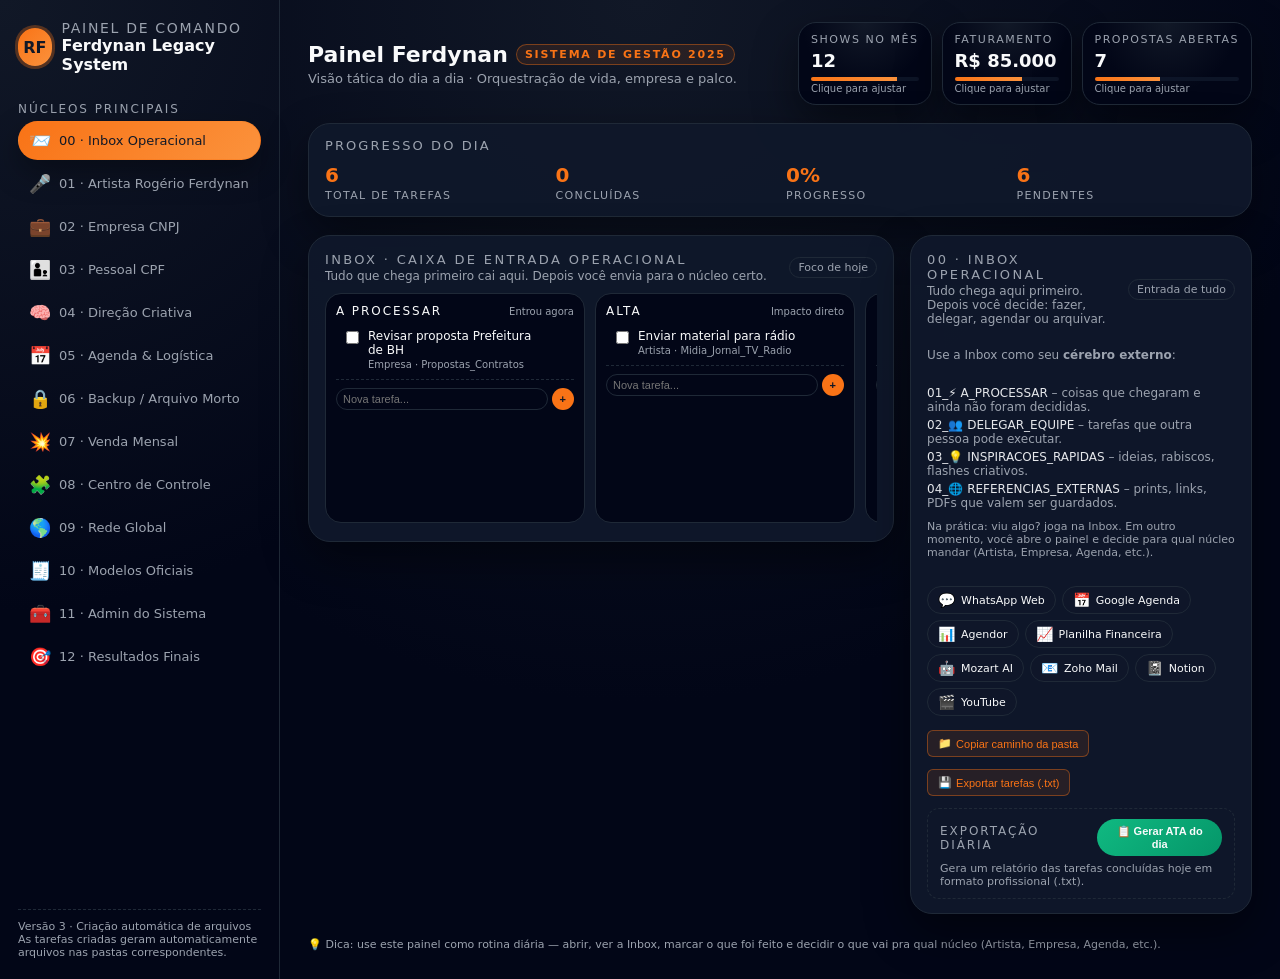
==== index.html @ 43105309 "Update index.html" ====
<!DOCTYPE html>
<html lang="pt-BR">
<head>
  <meta charset="UTF-8" />
  <title>Painel Ferdynan - Sistema de Gestão</title>
  <meta name="viewport" content="width=device-width, initial-scale=1.0" />
  <style>
    :root {
      --bg: #050816;
      --bg-elevated: #0b1020;
      --accent: #f97316;
      --accent-soft: rgba(249, 115, 22, 0.1);
      --text: #f9fafb;
      --muted: #9ca3af;
      --border: #1f2937;
      --radius-lg: 18px;
      --radius-xl: 22px;
      --shadow-soft: 0 18px 45px rgba(0, 0, 0, 0.45);
    }

    * {
      box-sizing: border-box;
    }

    body {
      margin: 0;
      font-family: system-ui, -apple-system, BlinkMacSystemFont, "Segoe UI",
        sans-serif;
      background: radial-gradient(circle at top, #111827, #020617 60%);
      color: var(--text);
    }

    .app {
      display: flex;
      min-height: 100vh;
    }

    /* SIDEBAR */
    .sidebar {
      width: 280px;
      padding: 20px 18px;
      border-right: 1px solid var(--border);
      background: radial-gradient(circle at top left, #111827, #020617 60%);
      display: flex;
      flex-direction: column;
      gap: 18px;
    }

    .brand {
      display: flex;
      align-items: center;
      gap: 10px;
    }

    .brand-avatar {
      width: 38px;
      height: 38px;
      border-radius: 999px;
      background: linear-gradient(135deg, #f97316, #fb923c);
      display: flex;
      align-items: center;
      justify-content: center;
      font-weight: 700;
      font-size: 16px;
      color: #111827;
      box-shadow: 0 0 0 3px rgba(249, 115, 22, 0.3);
    }

    .brand-text-title {
      font-size: 14px;
      text-transform: uppercase;
      letter-spacing: 0.12em;
      color: var(--muted);
    }

    .brand-text-name {
      font-size: 16px;
      font-weight: 600;
    }

    .sidebar-section-title {
      font-size: 12px;
      text-transform: uppercase;
      letter-spacing: 0.16em;
      color: var(--muted);
      margin-top: 10px;
      margin-bottom: 5px;
    }

    .nav-list {
      list-style: none;
      padding: 0;
      margin: 0;
      display: flex;
      flex-direction: column;
      gap: 4px;
    }

    .nav-item {
      border-radius: 999px;
      padding: 8px 10px;
      display: flex;
      align-items: center;
      gap: 8px;
      font-size: 13px;
      color: var(--muted);
      cursor: pointer;
      border: 1px solid transparent;
      transition: all 0.2s ease;
    }

    .nav-item span.emoji {
      font-size: 18px;
    }

    .nav-item.active {
      background: linear-gradient(135deg, #f97316, #fb923c);
      color: #111827;
      border-color: rgba(249, 115, 22, 0.3);
      box-shadow: 0 12px 30px rgba(0, 0, 0, 0.35);
    }

    .nav-item:not(.active):hover {
      background: rgba(15, 23, 42, 0.8);
      border-color: var(--border);
      color: #e5e7eb;
    }

    .sidebar-footer {
      margin-top: auto;
      font-size: 11px;
      color: var(--muted);
      border-top: 1px dashed var(--border);
      padding-top: 10px;
    }

    /* MAIN */
    .main {
      flex: 1;
      padding: 22px 28px 28px;
      display: flex;
      flex-direction: column;
      gap: 18px;
    }

    .main-header {
      display: flex;
      justify-content: space-between;
      gap: 12px;
      align-items: center;
      flex-wrap: wrap;
    }

    .title-block h1 {
      font-size: 22px;
      margin: 0;
      display: flex;
      align-items: center;
      gap: 8px;
    }

    .title-block p {
      margin: 4px 0 0;
      font-size: 13px;
      color: var(--muted);
    }

    .badge {
      font-size: 11px;
      text-transform: uppercase;
      letter-spacing: 0.16em;
      padding: 3px 8px;
      border-radius: 999px;
      background: var(--accent-soft);
      color: var(--accent);
      border: 1px solid rgba(249, 115, 22, 0.4);
    }

    .stats-row {
      display: flex;
      gap: 10px;
      flex-wrap: wrap;
    }

    .stat-card {
      min-width: 130px;
      padding: 10px 12px;
      border-radius: var(--radius-lg);
      background: radial-gradient(circle at top, #111827, #020617 60%);
      border: 1px solid var(--border);
      box-shadow: var(--shadow-soft);
      cursor: pointer;
      transition: all 0.2s ease;
    }

    .stat-card:hover {
      border-color: var(--accent);
      transform: translateY(-2px);
    }

    .stat-label {
      font-size: 11px;
      text-transform: uppercase;
      letter-spacing: 0.14em;
      color: var(--muted);
      margin-bottom: 4px;
    }

    .stat-value {
      font-size: 18px;
      font-weight: 600;
    }

    .stat-hint {
      font-size: 10px;
      color: var(--muted);
      margin-top: 2px;
    }

    /* Barra de progresso das stats */
    .stat-progress {
      height: 4px;
      background: rgba(15, 23, 42, 0.9);
      border-radius: 999px;
      overflow: hidden;
      margin-top: 6px;
    }

    .stat-progress-bar {
      height: 100%;
      background: linear-gradient(90deg, #f97316, #fb923c);
      width: 60%;
      transition: width 0.4s ease;
    }

    /* DASHBOARD DE PROGRESSO DO DIA */
    .progress-dashboard {
      background: rgba(15, 23, 42, 0.96);
      border-radius: var(--radius-xl);
      padding: 14px 16px;
      border: 1px solid var(--border);
      box-shadow: var(--shadow-soft);
    }

    .progress-header {
      display: flex;
      justify-content: space-between;
      align-items: center;
      margin-bottom: 10px;
    }

    .progress-title {
      font-size: 13px;
      text-transform: uppercase;
      letter-spacing: 0.16em;
      color: var(--muted);
    }

    .progress-stats {
      display: grid;
      grid-template-columns: repeat(auto-fit, minmax(120px, 1fr));
      gap: 12px;
    }

    .progress-item {
      text-align: left;
    }

    .progress-number {
      font-size: 20px;
      font-weight: 700;
      color: var(--accent);
      margin-bottom: 2px;
    }

    .progress-label {
      font-size: 11px;
      color: var(--muted);
      text-transform: uppercase;
      letter-spacing: 0.12em;
    }

    /* CONTENT (2 painéis lado a lado) */
    .content {
      display: grid;
      grid-template-columns: minmax(0, 2.4fr) minmax(0, 1.4fr);
      gap: 16px;
      align-items: flex-start;
    }

    .panel {
      background: rgba(15, 23, 42, 0.96);
      border-radius: var(--radius-xl);
      padding: 16px 16px 14px;
      border: 1px solid var(--border);
      box-shadow: var(--shadow-soft);
      position: relative;
    }

    .panel-header {
      display: flex;
      justify-content: space-between;
      align-items: center;
      gap: 8px;
      margin-bottom: 10px;
    }

    .panel-title {
      font-size: 13px;
      text-transform: uppercase;
      letter-spacing: 0.18em;
      color: var(--muted);
    }

    .panel-subtitle {
      font-size: 12px;
      color: var(--muted);
      margin-top: 2px;
    }

    .pill {
      font-size: 11px;
      padding: 3px 8px;
      border-radius: 999px;
      border: 1px solid var(--border);
      color: var(--muted);
      white-space: nowrap;
    }

    /* INBOX COLUMNS – HORIZONTAL / RESPONSIVO */
    .columns {
      display: flex;
      gap: 10px;
      align-items: stretch;
      overflow-x: auto;
      padding-bottom: 4px;
      scroll-snap-type: x mandatory;
    }

    .columns::-webkit-scrollbar {
      height: 6px;
    }

    .columns::-webkit-scrollbar-track {
      background: rgba(15, 23, 42, 0.7);
      border-radius: 999px;
    }

    .columns::-webkit-scrollbar-thumb {
      background: var(--accent);
      border-radius: 999px;
    }

    .column {
      background: radial-gradient(circle at top left, #020617, #020617 65%);
      border-radius: 16px;
      padding: 10px 10px 8px;
      border: 1px solid var(--border);
      min-width: 240px;
      flex: 0 0 260px;
      scroll-snap-align: start;
      display: flex;
      flex-direction: column;
    }

    .column-header {
      display: flex;
      justify-content: space-between;
      gap: 6px;
      align-items: baseline;
      margin-bottom: 6px;
    }

    .column-title {
      font-size: 12px;
      text-transform: uppercase;
      letter-spacing: 0.16em;
    }

    .column-tag {
      font-size: 10px;
      color: var(--muted);
    }

    .task-list {
      list-style: none;
      padding: 0;
      margin: 0;
      display: flex;
      flex-direction: column;
      gap: 4px;
      max-height: 210px;
      overflow-y: auto;
    }

    .task {
      display: flex;
      align-items: flex-start;
      gap: 6px;
      font-size: 12px;
      padding: 5px 6px;
      border-radius: 10px;
      cursor: pointer;
      transition: all 0.2s ease;
    }

    .task:hover {
      background: rgba(15, 23, 42, 0.5);
    }

    .task input[type="checkbox"] {
      margin-top: 2px;
      cursor: pointer;
    }

    .task-text {
      flex: 1;
    }

    .task.done {
      opacity: 0.6;
    }

    .task.done .task-text {
      text-decoration: line-through;
    }

    .task-tag {
      font-size: 10px;
      color: var(--muted);
      margin-top: 2px;
    }

    .task-actions {
      display: flex;
      gap: 4px;
      opacity: 0;
      transition: opacity 0.2s ease;
    }

    .task:hover .task-actions {
      opacity: 1;
    }

    .task-action-btn {
      background: none;
      border: none;
      color: var(--muted);
      cursor: pointer;
      padding: 2px;
      border-radius: 4px;
    }

    .task-action-btn:hover {
      background: rgba(15, 23, 42, 0.9);
      color: var(--accent);
    }

    .task-footer {
      margin-top: 4px;
      border-top: 1px dashed var(--border);
      padding-top: 4px;
    }

    .task-form {
      display: flex;
      gap: 4px;
      margin-top: 4px;
    }

    .task-input {
      flex: 1;
      font-size: 11px;
      padding: 4px 6px;
      border-radius: 999px;
      border: 1px solid var(--border);
      background: #020617;
      color: var(--text);
    }

    .task-input:focus {
      outline: 1px solid var(--accent);
      border-color: var(--accent);
    }

    .task-add-btn {
      font-size: 11px;
      padding: 4px 8px;
      border-radius: 999px;
      border: none;
      background: var(--accent);
      color: #111827;
      cursor: pointer;
      font-weight: 600;
    }

    .task-add-btn:hover {
      filter: brightness(1.05);
    }

    /* SIDE PANEL */
    .module-body {
      font-size: 12px;
      color: var(--muted);
      display: flex;
      flex-direction: column;
      gap: 6px;
    }

    .module-list {
      list-style: none;
      padding-left: 0;
      margin: 6px 0 0;
      display: flex;
      flex-direction: column;
      gap: 4px;
    }

    .module-item-label {
      font-weight: 500;
      color: #e5e7eb;
    }

    .module-hint {
      font-size: 11px;
      color: var(--muted);
      margin-top: 4px;
    }

    .muted {
      color: var(--muted);
      font-size: 11px;
    }

    .hint-click {
      font-size: 11px;
      color: var(--muted);
      margin-top: 6px;
    }

    .module-actions {
      display: flex;
      gap: 8px;
      margin-top: 10px;
      flex-wrap: wrap;
    }

    .folder-action {
      display: inline-flex;
      align-items: center;
      gap: 4px;
      padding: 6px 10px;
      border-radius: 6px;
      background: var(--accent-soft);
      color: var(--accent);
      border: 1px solid rgba(249, 115, 22, 0.4);
      font-size: 11px;
      cursor: pointer;
      transition: all 0.2s ease;
      margin-top: 4px;
    }

    .folder-action:hover {
      background: var(--accent);
      color: #111827;
    }

    /* LINKS DOS MÓDULOS */
    .module-links {
      margin-top: 10px;
      display: flex;
      flex-wrap: wrap;
      gap: 6px;
    }

    .link-chip {
      border-radius: 999px;
      padding: 5px 10px;
      border: 1px solid var(--border);
      font-size: 11px;
      background: rgba(15, 23, 42, 0.95);
      color: var(--text);
      text-decoration: none;
      display: inline-flex;
      align-items: center;
      gap: 6px;
      white-space: nowrap;
    }

    .link-chip span.emoji {
      font-size: 14px;
    }

    .link-chip:hover {
      border-color: var(--accent);
      background: var(--accent-soft);
      color: var(--accent);
    }

    /* EXPORT SECTION (ATA DIÁRIA) */
    .export-section {
      margin-top: 12px;
      padding: 10px 12px;
      background: rgba(15, 23, 42, 0.96);
      border-radius: 12px;
      border: 1px dashed var(--border);
    }

    .export-header {
      display: flex;
      justify-content: space-between;
      align-items: center;
      margin-bottom: 6px;
    }

    .export-title {
      font-size: 12px;
      text-transform: uppercase;
      letter-spacing: 0.16em;
      color: var(--muted);
    }

    .export-btn {
      background: linear-gradient(135deg, #10b981, #059669);
      color: #f9fafb;
      border: none;
      padding: 6px 10px;
      border-radius: 999px;
      font-size: 11px;
      font-weight: 600;
      cursor: pointer;
    }

    .export-btn:hover {
      filter: brightness(1.05);
    }

    /* NOTIFICAÇÃO */
    .notification {
      position: fixed;
      bottom: 20px;
      right: 20px;
      background: var(--accent);
      color: #111827;
      padding: 10px 15px;
      border-radius: 8px;
      font-size: 12px;
      font-weight: 600;
      box-shadow: 0 4px 12px rgba(0, 0, 0, 0.3);
      z-index: 1000;
      animation: slideIn 0.3s ease;
    }

    @keyframes slideIn {
      from {
        transform: translateX(100%);
        opacity: 0;
      }
      to {
        transform: translateX(0);
        opacity: 1;
      }
    }

    /* RESPONSIVO */
    @media (max-width: 900px) {
      .app {
        flex-direction: column;
      }
      .sidebar {
        width: 100%;
        border-right: none;
        border-bottom: 1px solid var(--border);
      }
      .content {
        grid-template-columns: 1fr;
      }
      .main {
        padding: 16px;
      }
    }

    @media (max-width: 600px) {
      .stats-row {
        width: 100%;
      }
      .panel {
        padding: 14px 12px;
      }
    }
  </style>
</head>
<body>
  <div class="app">
    <!-- LATERAL -->
    <aside class="sidebar">
      <div class="brand">
        <div class="brand-avatar">RF</div>
        <div>
          <div class="brand-text-title">Painel de comando</div>
          <div class="brand-text-name">Ferdynan Legacy System</div>
        </div>
      </div>

      <div>
        <div class="sidebar-section-title">Núcleos principais</div>
        <ul class="nav-list" id="nav-list">
          <li class="nav-item active" data-module="inbox">
            <span class="emoji">📨</span>
            <span>00 · Inbox Operacional</span>
          </li>
          <li class="nav-item" data-module="artista">
            <span class="emoji">🎤</span>
            <span>01 · Artista Rogério Ferdynan</span>
          </li>
          <li class="nav-item" data-module="empresa">
            <span class="emoji">💼</span>
            <span>02 · Empresa CNPJ</span>
          </li>
          <li class="nav-item" data-module="pessoal">
            <span class="emoji">👨‍👦</span>
            <span>03 · Pessoal CPF</span>
          </li>
          <li class="nav-item" data-module="direcao">
            <span class="emoji">🧠</span>
            <span>04 · Direção Criativa</span>
          </li>
          <li class="nav-item" data-module="agenda">
            <span class="emoji">📅</span>
            <span>05 · Agenda & Logística</span>
          </li>
          <li class="nav-item" data-module="backup">
            <span class="emoji">🔒</span>
            <span>06 · Backup / Arquivo Morto</span>
          </li>
          <li class="nav-item" data-module="venda">
            <span class="emoji">💥</span>
            <span>07 · Venda Mensal</span>
          </li>
          <li class="nav-item" data-module="centro">
            <span class="emoji">🧩</span>
            <span>08 · Centro de Controle</span>
          </li>
          <li class="nav-item" data-module="rede">
            <span class="emoji">🌎</span>
            <span>09 · Rede Global</span>
          </li>
          <li class="nav-item" data-module="modelos">
            <span class="emoji">🧾</span>
            <span>10 · Modelos Oficiais</span>
          </li>
          <li class="nav-item" data-module="admin">
            <span class="emoji">🧰</span>
            <span>11 · Admin do Sistema</span>
          </li>
          <li class="nav-item" data-module="resultados">
            <span class="emoji">🎯</span>
            <span>12 · Resultados Finais</span>
          </li>
        </ul>
      </div>

      <div class="sidebar-footer">
        <div>Versão 3 · Criação automática de arquivos</div>
        <div class="muted">
          As tarefas criadas geram automaticamente arquivos nas pastas correspondentes.
        </div>
      </div>
    </aside>

    <!-- CONTEÚDO PRINCIPAL -->
    <main class="main">
      <header class="main-header">
        <div class="title-block">
          <h1>
            Painel Ferdynan
            <span class="badge">Sistema de Gestão 2025</span>
          </h1>
          <p>Visão tática do dia a dia · Orquestração de vida, empresa e palco.</p>
        </div>

        <div class="stats-row">
          <div class="stat-card" data-stat="shows">
            <div class="stat-label">Shows no mês</div>
            <div class="stat-value" id="stat-shows">12</div>
            <div class="stat-progress">
              <div class="stat-progress-bar" id="bar-shows"></div>
            </div>
            <div class="stat-hint">Clique para ajustar</div>
          </div>
          <div class="stat-card" data-stat="faturamento">
            <div class="stat-label">Faturamento</div>
            <div class="stat-value" id="stat-faturamento">R$ 85.000</div>
            <div class="stat-progress">
              <div class="stat-progress-bar" id="bar-faturamento"></div>
            </div>
            <div class="stat-hint">Clique para ajustar</div>
          </div>
          <div class="stat-card" data-stat="propostas">
            <div class="stat-label">Propostas abertas</div>
            <div class="stat-value" id="stat-propostas">7</div>
            <div class="stat-progress">
              <div class="stat-progress-bar" id="bar-propostas"></div>
            </div>
            <div class="stat-hint">Clique para ajustar</div>
          </div>
        </div>
      </header>

      <!-- PROGRESSO DO DIA -->
      <section class="progress-dashboard">
        <div class="progress-header">
          <div class="progress-title">Progresso do dia</div>
        </div>
        <div class="progress-stats">
          <div class="progress-item">
            <div class="progress-number" id="progress-total">0</div>
            <div class="progress-label">Total de tarefas</div>
          </div>
          <div class="progress-item">
            <div class="progress-number" id="progress-done">0</div>
            <div class="progress-label">Concluídas</div>
          </div>
          <div class="progress-item">
            <div class="progress-number" id="progress-percentage">0%</div>
            <div class="progress-label">Progresso</div>
          </div>
          <div class="progress-item">
            <div class="progress-number" id="progress-pending">0</div>
            <div class="progress-label">Pendentes</div>
          </div>
        </div>
      </section>

      <section class="content">
        <!-- INBOX OPERACIONAL -->
        <section class="panel">
          <div class="panel-header">
            <div>
              <div class="panel-title">Inbox · Caixa de Entrada Operacional</div>
              <div class="panel-subtitle">
                Tudo que chega primeiro cai aqui. Depois você envia para o núcleo certo.
              </div>
            </div>
            <div class="pill">Foco de hoje</div>
          </div>

          <div class="columns" id="columns">
            <!-- colunas geradas via JS -->
          </div>
        </section>

        <!-- LADO DIREITO: NÚCLEO SELECIONADO -->
        <aside class="panel">
          <div class="panel-header">
            <div>
              <div class="panel-title" id="module-title">
                00 · Inbox Operacional
              </div>
              <div class="panel-subtitle" id="module-subtitle">
                Processar, decidir, delegar. Nada dorme na sua cabeça: tudo vem pra cá.
              </div>
            </div>
            <div class="pill" id="module-tag">Visão rápida do núcleo</div>
          </div>

          <div class="module-body" id="module-body">
            <!-- Conteúdo do núcleo selecionado via JS -->
          </div>
          
          <div class="module-actions">
            <button class="folder-action" id="copy-folder-btn">
              <span>📁</span> Copiar caminho da pasta
            </button>
            <button class="folder-action" id="export-tasks-btn">
              <span>💾</span> Exportar tarefas (.txt)
            </button>
          </div>

          <div class="export-section">
            <div class="export-header">
              <div class="export-title">Exportação diária</div>
              <button class="export-btn" id="export-daily-btn">📋 Gerar ATA do dia</button>
            </div>
            <div class="module-hint">
              Gera um relatório das tarefas concluídas hoje em formato profissional (.txt).
            </div>
          </div>
        </aside>
      </section>
      <div class="hint-click">
        💡 Dica: use este painel como rotina diária — abrir, ver a Inbox, marcar o que foi feito
        e decidir o que vai pra qual núcleo (Artista, Empresa, Agenda, etc.).
      </div>
    </main>
  </div>

  <script>
    // -------------------------
    // ESTADO INICIAL
    // -------------------------
    const STORAGE_KEY = "painelFerdynan_v3";

    const defaultState = {
      stats: {
        shows: 12,
        faturamento: "R$ 85.000",
        propostas: 7,
      },
      inbox: {
        aProcessar: [
          {
            id: "t1",
            text: "Revisar proposta Prefeitura de BH",
            done: false,
            tag: "Empresa · Propostas_Contratos",
            createdAt: new Date().toISOString()
          },
        ],
        alta: [
          {
            id: "t2",
            text: "Enviar material para rádio",
            done: false,
            tag: "Artista · Midia_Jornal_TV_Radio",
            createdAt: new Date().toISOString()
          },
        ],
        media: [
          {
            id: "t3",
            text: "Agendar ensaio fotográfico",
            done: false,
            tag: "Artista · Fotos_Profissionais",
            createdAt: new Date().toISOString()
          },
        ],
        delegar: [
          {
            id: "t4",
            text: "Editar vídeo do show em SP",
            done: false,
            tag: "Direção Criativa · Vídeos_de_Show",
            createdAt: new Date().toISOString()
          },
          {
            id: "t5",
            text: "Atualizar planilha financeira",
            done: false,
            tag: "Empresa · Tabelas_Precos_Planilhas",
            createdAt: new Date().toISOString()
          },
          {
            id: "t6",
            text: "Enviar NF para contabilidade",
            done: false,
            tag: "Empresa · Notas_Fiscais_Pagamentos",
            createdAt: new Date().toISOString()
          },
        ],
      },
    };

    let state = loadState();
    let currentModule = "inbox";

    // -------------------------
    // MAPA DE PASTAS
    // -------------------------
    const folderMap = {
      inbox: "D:\\\\FERDYNAN_LEGACY_SYSTEM_2025\\\\00_📨 INBOX – CAIXA DE ENTRADA OPERACIONAL",
      artista: "D:\\\\FERDYNAN_LEGACY_SYSTEM_2025\\\\01_🎤 ARTISTA_ROGERIO_FERDYNAN",
      empresa: "D:\\\\FERDYNAN_LEGACY_SYSTEM_2025\\\\02_💼 EMPRESA_CNPJ_FERDYNAN_PRODUCOES",
      pessoal: "D:\\\\FERDYNAN_LEGACY_SYSTEM_2025\\\\03_👨‍👦 PESSOAL_CPF_ROGERIO_GERALDO_LOPES",
      direcao: "D:\\\\FERDYNAN_LEGACY_SYSTEM_2025\\\\04_🧠 DIRECAO_CRIATIVA_CONTEUDO",
      agenda: "D:\\\\FERDYNAN_LEGACY_SYSTEM_2025\\\\05_📅 AGENDA_LOGISTICA",
      backup: "D:\\\\FERDYNAN_LEGACY_SYSTEM_2025\\\\06_🔒 BACKUP_ARQUIVO_MORTO",
      venda: "D:\\\\FERDYNAN_LEGACY_SYSTEM_2025\\\\07_💥 VENDA_MENSAL_MISSAO",
      centro: "D:\\\\FERDYNAN_LEGACY_SYSTEM_2025\\\\08_🧩 CENTRO_CONTROLE_CONEXOES",
      rede: "D:\\\\FERDYNAN_LEGACY_SYSTEM_2025\\\\09_🌎 REDE_GLOBAL",
      modelos: "D:\\\\FERDYNAN_LEGACY_SYSTEM_2025\\\\10_🧾 MODELOS_OFICIAIS",
      admin: "D:\\\\FERDYNAN_LEGACY_SYSTEM_2025\\\\11_🧰 ADMIN_SISTEMA",
      resultados: "D:\\\\FERDYNAN_LEGACY_SYSTEM_2025\\\\12_🎯 RESULTADOS_FINAIS"
    };

    // -------------------------
    // CARREGA / SALVA
    // -------------------------
    function loadState() {
      try {
        const raw = localStorage.getItem(STORAGE_KEY);
        if (!raw) return structuredClone(defaultState);
        const parsed = JSON.parse(raw);
        return { ...structuredClone(defaultState), ...parsed };
      } catch (e) {
        console.error("Erro carregando estado, usando padrão", e);
        return structuredClone(defaultState);
      }
    }

    function saveState() {
      try {
        localStorage.setItem(STORAGE_KEY, JSON.stringify(state));
        updateProgressDashboard();
      } catch (e) {
        console.error("Erro salvando estado", e);
      }
    }

    // -------------------------
    // DASHBOARD DE PROGRESSO
    // -------------------------
    function updateProgressDashboard() {
      let totalTasks = 0;
      let doneTasks = 0;

      Object.values(state.inbox).forEach(col => {
        col.forEach(task => {
          totalTasks++;
          if (task.done) doneTasks++;
        });
      });

      const percentage = totalTasks > 0 ? Math.round((doneTasks / totalTasks) * 100) : 0;
      const pending = totalTasks - doneTasks;

      document.getElementById("progress-total").textContent = totalTasks;
      document.getElementById("progress-done").textContent = doneTasks;
      document.getElementById("progress-percentage").textContent = percentage + "%";
      document.getElementById("progress-pending").textContent = pending;
    }

    function getPendingTasksCount() {
      let pending = 0;
      Object.values(state.inbox).forEach(col => {
        col.forEach(task => {
          if (!task.done) pending++;
        });
      });
      return pending;
    }

    // -------------------------
    // RENDER STATS
    // -------------------------
    function renderStats() {
      document.getElementById("stat-shows").textContent = state.stats.shows;
      document.getElementById("stat-faturamento").textContent = state.stats.faturamento;
      document.getElementById("stat-propostas").textContent = state.stats.propostas;

      // barras de progresso simples (mock)
      document.getElementById("bar-shows").style.width = "80%";
      document.getElementById("bar-faturamento").style.width = "65%";
      document.getElementById("bar-propostas").style.width = "45%";
    }

    function setupStatsEditing() {
      document.querySelectorAll(".stat-card").forEach((card) => {
        card.addEventListener("click", () => {
          const type = card.dataset.stat;
          let current = state.stats[type];
          const label = {
            shows: "Quantos shows no mês?",
            faturamento: "Qual o faturamento (ex.: R$ 85.000)?",
            propostas: "Quantas propostas abertas?",
          }[type];

          const value = window.prompt(label, current);
          if (value === null || value === "") return;

          if (type === "shows" || type === "propostas") {
            const num = parseInt(value, 10);
            if (!isNaN(num)) {
              state.stats[type] = num;
            } else {
              state.stats[type] = value;
            }
          } else {
            state.stats[type] = value;
          }
          saveState();
          renderStats();
        });
      });
    }

    // -------------------------
    // INBOX / CHECKLIST
    // -------------------------
    const columnsConfig = [
      {
        key: "aProcessar",
        title: "A PROCESSAR",
        tag: "Entrou agora",
      },
      {
        key: "alta",
        title: "ALTA",
        tag: "Impacto direto",
      },
      {
        key: "media",
        title: "MÉDIA",
        tag: "Importante, não urgente",
      },
      {
        key: "delegar",
        title: "DELEGAR",
        tag: "Equipe / parceiros",
      },
    ];

    function renderInbox() {
      const container = document.getElementById("columns");
      container.innerHTML = "";

      columnsConfig.forEach((col) => {
        const columnEl = document.createElement("div");
        columnEl.className = "column";

        const headerEl = document.createElement("div");
        headerEl.className = "column-header";

        const titleEl = document.createElement("div");
        titleEl.className = "column-title";
        titleEl.textContent = col.title;

        const tagEl = document.createElement("div");
        tagEl.className = "column-tag";
        tagEl.textContent = col.tag;

        headerEl.appendChild(titleEl);
        headerEl.appendChild(tagEl);
        columnEl.appendChild(headerEl);

        const listEl = document.createElement("ul");
        listEl.className = "task-list";

        const tasks = state.inbox[col.key] || [];

        tasks.forEach((task) => {
          const li = document.createElement("li");
          li.className = "task" + (task.done ? " done" : "");
          li.dataset.taskId = task.id;

          const checkbox = document.createElement("input");
          checkbox.type = "checkbox";
          checkbox.checked = task.done;

          checkbox.addEventListener("click", (e) => {
            e.stopPropagation();
            task.done = checkbox.checked;
            if (task.done) {
              li.classList.add("done");
              task.completedAt = new Date().toISOString();
            } else {
              li.classList.remove("done");
              delete task.completedAt;
            }
            saveState();
          });

          const textWrapper = document.createElement("div");
          textWrapper.className = "task-text";

          const mainText = document.createElement("div");
          mainText.textContent = task.text;
          textWrapper.appendChild(mainText);

          if (task.tag) {
            const tag = document.createElement("div");
            tag.className = "task-tag";
            tag.textContent = task.tag;
            textWrapper.appendChild(tag);
          }

          const actionsWrapper = document.createElement("div");
          actionsWrapper.className = "task-actions";

          const deleteBtn = document.createElement("button");
          deleteBtn.className = "task-action-btn";
          deleteBtn.innerHTML = "🗑️";
          deleteBtn.title = "Remover tarefa";

          deleteBtn.addEventListener("click", (e) => {
            e.stopPropagation();
            if (confirm("Remover esta tarefa permanentemente?")) {
              const idx = state.inbox[col.key].findIndex(t => t.id === task.id);
              if (idx > -1) {
                state.inbox[col.key].splice(idx, 1);
                saveState();
                renderInbox();
              }
            }
          });

          actionsWrapper.appendChild(deleteBtn);

          li.appendChild(checkbox);
          li.appendChild(textWrapper);
          li.appendChild(actionsWrapper);
          listEl.appendChild(li);
        });

        columnEl.appendChild(listEl);

        // Formulário para adicionar novas tarefas
        const footer = document.createElement("div");
        footer.className = "task-footer";

        const form = document.createElement("form");
        form.className = "task-form";

        const input = document.createElement("input");
        input.type = "text";
        input.placeholder = "Nova tarefa...";
        input.className = "task-input";

        const btn = document.createElement("button");
        btn.type = "submit";
        btn.textContent = "+";
        btn.className = "task-add-btn";

        form.addEventListener("submit", (e) => {
          e.preventDefault();
          const value = input.value.trim();
          if (!value) return;

          const tagOptions = [
            "Empresa · Propostas_Contratos",
            "Artista · Midia_Jornal_TV_Radio",
            "Artista · Fotos_Profissionais",
            "Direção Criativa · Vídeos_de_Show",
            "Empresa · Tabelas_Precos_Planilhas",
            "Empresa · Notas_Fiscais_Pagamentos"
          ];
          
          const tag = prompt("Selecione a categoria da tarefa:\n\n" + 
            tagOptions.map((opt, i) => `${i+1}. ${opt}`).join('\n'), "1");
          
          let selectedTag = "";
          if (tag !== null) {
            const tagIndex = parseInt(tag) - 1;
            if (tagIndex >= 0 && tagIndex < tagOptions.length) {
              selectedTag = tagOptions[tagIndex];
            } else if (tag.trim() !== "") {
              selectedTag = tag;
            }
          }
          
          const newTask = {
            id: "t_" + Date.now(),
            text: value,
            done: false,
            tag: selectedTag,
            createdAt: new Date().toISOString()
          };
          state.inbox[col.key].push(newTask);
          saveState();
          input.value = "";
          renderInbox();

          createTaskFile(newTask, col.title);
        });

        form.appendChild(input);
        form.appendChild(btn);
        footer.appendChild(form);
        columnEl.appendChild(footer);

        container.appendChild(columnEl);
      });
    }

    // -------------------------
    // MÓDULOS / NÚCLEOS (COM LINKS)
    // -------------------------
    const modules = {
      inbox: {
        title: "00 · Inbox Operacional",
        subtitle: "Tudo chega aqui primeiro. Depois você decide: fazer, delegar, agendar ou arquivar.",
        tag: "Entrada de tudo",
        body: `
          <p>Use a Inbox como seu <strong>cérebro externo</strong>:</p>
          <ul class="module-list">
            <li><span class="module-item-label">01_⚡ A_PROCESSAR</span> – coisas que chegaram e ainda não foram decididas.</li>
            <li><span class="module-item-label">02_👥 DELEGAR_EQUIPE</span> – tarefas que outra pessoa pode executar.</li>
            <li><span class="module-item-label">03_💡 INSPIRACOES_RAPIDAS</span> – ideias, rabiscos, flashes criativos.</li>
            <li><span class="module-item-label">04_🌐 REFERENCIAS_EXTERNAS</span> – prints, links, PDFs que valem ser guardados.</li>
          </ul>
          <p class="module-hint">
            Na prática: viu algo? joga na Inbox. Em outro momento, você abre o painel e decide
            para qual núcleo mandar (Artista, Empresa, Agenda, etc.).
          </p>
          <div class="module-links">
            <a href="https://web.whatsapp.com/" target="_blank" class="link-chip">
              <span class="emoji">💬</span><span>WhatsApp Web</span>
            </a>
            <a href="https://calendar.google.com/" target="_blank" class="link-chip">
              <span class="emoji">📅</span><span>Google Agenda</span>
            </a>
            <a href="https://web.agendor.com.br/entrar/" target="_blank" class="link-chip">
              <span class="emoji">📊</span><span>Agendor</span>
            </a>
            <a href="https://docs.google.com/spreadsheets/d/1iwtQoSlaRhUW115wmPv-7qYuslF4J5jcg41RzrgX7e4/edit" target="_blank" class="link-chip">
              <span class="emoji">📈</span><span>Planilha Financeira</span>
            </a>
            <a href="https://getmozart.ai/app" target="_blank" class="link-chip">
              <span class="emoji">🤖</span><span>Mozart AI</span>
            </a>
            <a href="https://mail.zoho.com/zm/" target="_blank" class="link-chip">
              <span class="emoji">📧</span><span>Zoho Mail</span>
            </a>
            <a href="https://www.notion.so/" target="_blank" class="link-chip">
              <span class="emoji">📓</span><span>Notion</span>
            </a>
            <a href="https://www.youtube.com/" target="_blank" class="link-chip">
              <span class="emoji">🎬</span><span>YouTube</span>
            </a>
          </div>
        `,
      },

      artista: {
        title: "01 · Artista Rogério Ferdynan",
        subtitle: "Tudo que sustenta a imagem, repertório e material artístico do palco.",
        tag: "Núcleo artístico",
        body: `
          <p>Espelha a pasta <strong>01_🎤 ARTISTA_ROGERIO_FERDYNAN</strong> do seu sistema:</p>
          <ul class="module-list">
            <li><span class="module-item-label">📸 Fotos_Profissionais</span> – estúdio, ao vivo, bastidores, com fãs.</li>
            <li><span class="module-item-label">🎥 Videos_de_Show</span> – RAW, edição, final, VS_Show, backups.</li>
            <li><span class="module-item-label">🎵 Repertorio</span> – setlists, letras, blocos temáticos, ensaios.</li>
            <li><span class="module-item-label">🖼️ Divulgacao_Capas_Stories</span> – feed, stories, capas, thumbnails.</li>
          </ul>
          <p class="module-hint">
            Quando uma tarefa é sobre <strong>imagem, repertório ou material artístico</strong>,
            ela nasce na Inbox, mas o arquivo final vive neste núcleo.
          </p>
          <div class="module-links">
            <a href="https://artists.spotify.com/" target="_blank" class="link-chip">
              <span class="emoji">🎧</span><span>Spotify for Artists</span>
            </a>
            <a href="https://artists.bandsintown.com/" target="_blank" class="link-chip">
              <span class="emoji">📍</span><span>Bandsintown</span>
            </a>
            <a href="https://linkr.bio/rogerioferdynan" target="_blank" class="link-chip">
              <span class="emoji">🌐</span><span>Linkr.bio</span>
            </a>
          </div>
        `,
      },

      empresa: {
        title: "02 · Empresa CNPJ · Ferdynan Produções",
        subtitle: "Ferramentas para lidar com prefeitura, contratos, NF, bancos, editais.",
        tag: "Backstage da empresa",
        body: `
          <p>Espelha a pasta <strong>02_💼 EMPRESA_CNPJ_FERDYNAN_PRODUCOES</strong>:</p>
          <ul class="module-list">
            <li><span class="module-item-label">📄 Propostas_Contratos</span></li>
            <li><span class="module-item-label">💰 Notas_Fiscais_Pagamentos</span> – notas, relatórios, contas bancárias.</li>
            <li><span class="module-item-label">🧾 CNPJ_Documentos_Oficiais</span> – Receita Federal, certidões, calendário fiscal.</li>
            <li><span class="module-item-label">🏙️ Clientes_Prefeituras</span> – DDD37, outras cidades MG, Brasil, internacional.</li>
            <li><span class="module-item-label">📊 Tabelas_Precos_Planilhas</span> – business plan, planilhas de venda.</li>
          </ul>
          <p class="module-hint">
            Qualquer tarefa que envolve <strong>dinheiro, documento oficial ou prefeituras</strong>
            provavelmente pertence aqui.
          </p>
          <div class="module-links">
            <a href="https://docs.google.com/document/d/1UWcL2O1QFVktAEf3T7p6tkLUzY2HRiNbmHDUpDPr1xA/edit" target="_blank" class="link-chip">
              <span class="emoji">📄</span><span>Contratos (Docs)</span>
            </a>
            <a href="https://docs.google.com/spreadsheets/d/1iwtQoSlaRhUW115wmPv-7qYuslF4J5jcg41RzrgX7e4/edit" target="_blank" class="link-chip">
              <span class="emoji">📊</span><span>Financeiro (Sheets)</span>
            </a>
          </div>
        `,
      },

      pessoal: {
        title: "03 · Pessoal · CPF Rogério Geraldo Lopes",
        subtitle: "Saúde, documentos, família, processos, organização pessoal.",
        tag: "Você como pessoa",
        body: `
          <p>Espelha a pasta <strong>03_👨‍👦 PESSOAL_CPF_ROGERIO_GERALDO_LOPES</strong>:</p>
          <ul class="module-list">
            <li><span class="module-item-label">📜 Comprovantes_Declaracoes</span></li>
            <li><span class="module-item-label">💊 Saude_Mental_Suplementacao</span></li>
            <li><span class="module-item-label">👦 Filho_Mikael</span></li>
          </ul>
        `,
      },

      direcao: {
        title: "04 · Direção Criativa & Conteúdo",
        subtitle: "Músicas, campanhas, reels, estética, parcerias artísticas.",
        tag: "Cérebro criativo",
        body: `
          <p>Espelha a pasta <strong>04_🧠 DIRECAO_CRIATIVA_CONTEUDO</strong>:</p>
          <ul class="module-list">
            <li><span class="module-item-label">📢 Posts_Prontos</span></li>
            <li><span class="module-item-label">🎬 Modelos_Reels</span></li>
            <li><span class="module-item-label">🎧 Musicas_Em_Andamento</span></li>
          </ul>
          <p class="module-hint">
            Quando a tarefa é <strong>criar, refinar ou pensar conceito</strong>,
            ela provavelmente termina aqui.
          </p>
          <div class="module-links">
            <a href="https://www.canva.com/pt_br/" target="_blank" class="link-chip">
              <span class="emoji">🎨</span><span>Canva</span>
            </a>
            <a href="https://commercepro.capcut.com/ai-video-generator-v2/result" target="_blank" class="link-chip">
              <span class="emoji">🎬</span><span>CapCut</span>
            </a>
            <a href="https://chatgpt.com/" target="_blank" class="link-chip">
              <span class="emoji">🤖</span><span>ChatGPT</span>
            </a>
            <a href="https://gemini.google.com/app" target="_blank" class="link-chip">
              <span class="emoji">🧠</span><span>Gemini</span>
            </a>
          </div>
        `,
      },

      agenda: {
        title: "05 · Agenda & Logística",
        subtitle: "Shows confirmados, em negociação, deslocamentos, equipe, equipamentos.",
        tag: "Operação de palco",
        body: `
          <p>Espelha a pasta <strong>05_📅 AGENDA_LOGISTICA</strong>:</p>
          <ul class="module-list">
            <li><span class="module-item-label">🎟️ Shows_Confirmados</span></li>
            <li><span class="module-item-label">💬 Shows_Negociacao</span></li>
          </ul>
          <div class="module-links">
            <a href="https://trello.com/" target="_blank" class="link-chip">
              <span class="emoji">📌</span><span>Trello</span>
            </a>
            <a href="https://web.whatsapp.com/" target="_blank" class="link-chip">
              <span class="emoji">💬</span><span>WhatsApp Web</span>
            </a>
          </div>
        `,
      },

      backup: {
        title: "06 · Backup / Arquivo Morto",
        subtitle: "Tudo que não é mais da rotina, mas você não quer perder de vista.",
        tag: "Memória do sistema",
        body: `
          <p>Espelha a pasta <strong>06_🔒 BACKUP_ARQUIVO_MORTO</strong>:</p>
          <ul class="module-list">
            <li><span class="module-item-label">🕰️ Fotos_Antigas</span></li>
            <li><span class="module-item-label">🗃️ Pastas_Antigas</span></li>
          </ul>
        `,
      },

      venda: {
        title: "07 · Venda Mensal · Missão",
        subtitle: "Tudo que coloca show novo na agenda e dinheiro entrando.",
        tag: "Motor comercial",
        body: `
          <p>Espelha a pasta <strong>07_💥 VENDA_MENSAL_MISSAO</strong>:</p>
          <ul class="module-list">
            <li><span class="module-item-label">📰 Cartazes_Atualizados</span></li>
            <li><span class="module-item-label">📘 Portfolio_PDF</span></li>
          </ul>
          <div class="module-links">
            <a href="https://b2bleads.com.br/" target="_blank" class="link-chip">
              <span class="emoji">📇</span><span>B2B Leads</span>
            </a>
            <a href="https://calculadora-freelae.web.app/" target="_blank" class="link-chip">
              <span class="emoji">🧮</span><span>Calculadora Freelancer</span>
            </a>
          </div>
        `,
      },

      centro: {
        title: "08 · Centro de Controle & Conexões",
        subtitle: "Mapas, fluxos, integrações, modelos que conectam tudo.",
        tag: "Arquitetura do sistema",
        body: `
          <p>Espelha a pasta <strong>08_🧩 CENTRO_CONTROLE_CONEXOES</strong>:</p>
          <ul class="module-list">
            <li><span class="module-item-label">🗺️ Mapa_Geral_Pastas</span></li>
            <li><span class="module-item-label">🧾 Fluxos_Checklists</span></li>
          </ul>
        `,
      },

      rede: {
        title: "09 · Rede Global",
        subtitle: "Conexões com EUA, Europa, Latam, parcerias globais.",
        tag: "Expansão",
        body: `
          <p>Espelha a pasta <strong>09_🌎 REDE_GLOBAL</strong>:</p>
          <ul class="module-list">
            <li><span class="module-item-label">🇺🇸 EUA_CANADA</span></li>
            <li><span class="module-item-label">🇪🇺 EUROPA</span></li>
          </ul>
        `,
      },

      modelos: {
        title: "10 · Modelos Oficiais",
        subtitle: "Apresentações, docs, planilhas, identidade visual.",
        tag: "Base oficial",
        body: `
          <p>Espelha a pasta <strong>10_🧾 MODELOS_OFICIAIS</strong>:</p>
          <ul class="module-list">
            <li><span class="module-item-label">🧠 Apresentacoes</span></li>
            <li><span class="module-item-label">📄 Docs</span></li>
          </ul>
        `,
      },

      admin: {
        title: "11 · Admin do Sistema",
        subtitle: "Atalhos, scripts, regras de backup e deduplicação.",
        tag: "Bastidor técnico",
        body: `
          <p>Espelha a pasta <strong>11_🧰 ADMIN_SISTEMA</strong>:</p>
          <ul class="module-list">
            <li><span class="module-item-label">🔗 _ATALHOS</span></li>
            <li><span class="module-item-label">⚙️ Administração, scripts e atalhos internos</span></li>
          </ul>
        `,
      },

      resultados: {
        title: "12 · Resultados Finais",
        subtitle: "Clientes, imprensa, social – o que sai para o mundo.",
        tag: "Saída final",
        body: `
          <p>Espelha a pasta <strong>12_🎯 RESULTADOS_FINAIS</strong>:</p>
          <ul class="module-list">
            <li><span class="module-item-label">💼 Clientes</span></li>
            <li><span class="module-item-label">📰 Imprensa</span></li>
          </ul>
        `,
      },
    };

    function renderModule(moduleKey) {
      const module = modules[moduleKey] || modules["inbox"];
      document.getElementById("module-title").textContent = module.title;
      document.getElementById("module-subtitle").textContent = module.subtitle;
      document.getElementById("module-tag").textContent = module.tag;
      document.getElementById("module-body").innerHTML = module.body;
      currentModule = moduleKey;
    }

    function setupSidebar() {
      const list = document.getElementById("nav-list");
      list.querySelectorAll(".nav-item").forEach((item) => {
        item.addEventListener("click", () => {
          list.querySelectorAll(".nav-item").forEach((i) => i.classList.remove("active"));
          item.classList.add("active");
          const key = item.dataset.module;
          renderModule(key);
        });
      });
    }

    // -------------------------
    // COPIAR CAMINHO DA PASTA
    // -------------------------
    function copyFolderPath() {
      const folderPath = folderMap[currentModule];
      if (!folderPath) {
        alert("Caminho da pasta não encontrado para este módulo.");
        return;
      }

      if (navigator.clipboard && navigator.clipboard.writeText) {
        navigator.clipboard.writeText(folderPath)
          .then(() => {
            alert(
              "✅ Caminho copiado para a área de transferência!\n\n" +
              folderPath +
              "\n\nAgora abra o Explorador de Arquivos (Win + E) e cole na barra de endereço."
            );
          })
          .catch(() => fallbackCopyTextToClipboard(folderPath));
      } else {
        fallbackCopyTextToClipboard(folderPath);
      }
    }

    function fallbackCopyTextToClipboard(text) {
      const textArea = document.createElement("textarea");
      textArea.value = text;
      document.body.appendChild(textArea);
      textArea.focus();
      textArea.select();
      try {
        document.execCommand('copy');
        alert(
          "✅ Caminho copiado para a área de transferência!\n\n" +
          text +
          "\n\nAgora abra o Explorador de Arquivos (Win + E) e cole na barra de endereço."
        );
      } catch (err) {
        alert(
          "Caminho da pasta:\n\n" +
          text +
          "\n\nCopie e cole manualmente no Explorador de Arquivos."
        );
      }
      document.body.removeChild(textArea);
    }

    // -------------------------
    // EXPORTAÇÃO DE TAREFAS
    // -------------------------
    function exportTasks() {
      let allTasks = [];

      if (currentModule === 'inbox') {
        columnsConfig.forEach(col => {
          const tasks = state.inbox[col.key] || [];
          tasks.forEach(task => {
            allTasks.push({
              text: task.text,
              done: task.done,
              tag: task.tag,
              priority: col.title
            });
          });
        });
      } else {
        columnsConfig.forEach(col => {
          const tasks = state.inbox[col.key] || [];
          tasks.forEach(task => {
            if (task.tag && task.tag.includes(modules[currentModule].title.split(' · ')[1])) {
              allTasks.push({
                text: task.text,
                done: task.done,
                tag: task.tag,
                priority: col.title
              });
            }
          });
        });
      }

      if (allTasks.length === 0) {
        alert("Nenhuma tarefa encontrada para este módulo.");
        return;
      }

      const now = new Date();
      const dateStr = now.toLocaleDateString('pt-BR');
      const timeStr = now.toLocaleTimeString('pt-BR');

      let fileContent = `TAREFAS - ${modules[currentModule].title}\n`;
      fileContent += `Exportado em: ${dateStr} às ${timeStr}\n`;
      fileContent += "=".repeat(50) + "\n\n";

      allTasks.forEach((task, index) => {
        const status = task.done ? "[✓] CONCLUÍDO" : "[ ] PENDENTE";
        fileContent += `${index + 1}. ${status} - ${task.text}\n`;
        fileContent += `   Prioridade: ${task.priority}\n`;
        if (task.tag) {
          fileContent += `   Tag: ${task.tag}\n`;
        }
        fileContent += "\n";
      });

      const blob = new Blob([fileContent], { type: 'text/plain;charset=utf-8' });
      const url = URL.createObjectURL(blob);
      const a = document.createElement('a');
      a.href = url;
      a.download = `Tarefas_${modules[currentModule].title.replace(/[^a-zA-Z0-9]/g, '_')}_${dateStr.replace(/\//g, '-')}.txt`;
      document.body.appendChild(a);
      a.click();
      document.body.removeChild(a);
      URL.revokeObjectURL(url);

      alert(`✅ Arquivo de tarefas exportado para sua pasta de downloads.\n\nNome: ${a.download}`);
    }

    // -------------------------
    // ATA DIÁRIA
    // -------------------------
    function exportDailyReport() {
      const today = new Date().toISOString().split('T')[0];
      let completedToday = [];

      Object.values(state.inbox).forEach(column => {
        column.forEach(task => {
          if (task.done && task.completedAt && task.completedAt.startsWith(today)) {
            completedToday.push(task);
          }
        });
      });

      if (completedToday.length === 0) {
        alert("Nenhuma tarefa concluída hoje para exportar.");
        return;
      }

      const now = new Date();
      const dateStr = now.toLocaleDateString('pt-BR');
      const timeStr = now.toLocaleTimeString('pt-BR');

      let fileContent = `ATA DE ATIVIDADES DIÁRIAS - PAINEL FERDYNAN\n`;
      fileContent += `Data: ${dateStr} | Hora: ${timeStr}\n`;
      fileContent += "=".repeat(60) + "\n\n";
      fileContent += "TAREFAS CONCLUÍDAS HOJE:\n\n";

      completedToday.forEach((task, index) => {
        const completedTime = new Date(task.completedAt).toLocaleTimeString('pt-BR');
        fileContent += `${index + 1}. [${completedTime}] ${task.text}\n`;
        if (task.tag) {
          fileContent += `   📁 ${task.tag}\n`;
        }
        fileContent += "\n";
      });

      fileContent += "=".repeat(60) + "\n";
      fileContent += `Total de tarefas concluídas: ${completedToday.length}\n`;
      const prod = Math.round((completedToday.length / (completedToday.length + getPendingTasksCount())) * 100);
      fileContent += `Taxa de produtividade (no painel): ${isNaN(prod) ? 0 : prod}%\n`;

      const blob = new Blob([fileContent], { type: 'text/plain;charset=utf-8' });
      const url = URL.createObjectURL(blob);
      const a = document.createElement('a');
      a.href = url;
      a.download = `ATA_DIARIA_${dateStr.replace(/\//g, '-')}.txt`;
      document.body.appendChild(a);
      a.click();
      document.body.removeChild(a);
      URL.revokeObjectURL(url);

      showNotification(`✅ ATA diária exportada com ${completedToday.length} tarefas!`);
    }

    // -------------------------
    // ARQUIVO AUTOMÁTICO POR TAREFA
    // -------------------------
    function createTaskFile(task, priority) {
      if (!task.tag) return;
      
      const now = new Date();
      const dateStr = now.toLocaleDateString('pt-BR');
      const timeStr = now.toLocaleTimeString('pt-BR');
      
      let fileContent = `TAREFA: ${task.text}\n`;
      fileContent += `Criada em: ${dateStr} às ${timeStr}\n`;
      fileContent += `Prioridade: ${priority}\n`;
      fileContent += `Categoria: ${task.tag}\n`;
      fileContent += `Status: ${task.done ? "CONCLUÍDO" : "PENDENTE"}\n`;
      fileContent += "=".repeat(50) + "\n\n";
      fileContent += "DESCRIÇÃO:\n";
      fileContent += "Adicione aqui os detalhes da tarefa...\n\n";
      fileContent += "AÇÕES NECESSÁRIAS:\n";
      fileContent += "- [ ] Definir prazo\n";
      fileContent += "- [ ] Alocar recursos\n";
      fileContent += "- [ ] Designar responsável\n\n";
      fileContent += "NOTAS:\n";
      fileContent += "• \n";
      
      const blob = new Blob([fileContent], { type: 'text/plain;charset=utf-8' });
      const url = URL.createObjectURL(blob);
      const a = document.createElement('a');
      a.href = url;
      
      const fileName = `Tarefa_${task.text.substring(0, 30).replace(/[^a-zA-Z0-9]/g, '_')}_${Date.now()}.txt`;
      a.download = fileName;
      
      document.body.appendChild(a);
      a.click();
      document.body.removeChild(a);
      URL.revokeObjectURL(url);
      
      showNotification(`✅ Arquivo criado: ${fileName}`);
    }

    // -------------------------
    // NOTIFICAÇÃO
    // -------------------------
    function showNotification(message) {
      const notification = document.createElement('div');
      notification.className = 'notification';
      notification.textContent = message;
      
      document.body.appendChild(notification);
      
      setTimeout(() => {
        notification.remove();
      }, 3000);
    }

    // -------------------------
    // BOOT
    // -------------------------
    function init() {
      renderStats();
      setupStatsEditing();
      renderInbox();
      setupSidebar();
      renderModule("inbox");
      updateProgressDashboard();

      document.getElementById('copy-folder-btn').addEventListener('click', copyFolderPath);
      document.getElementById('export-tasks-btn').addEventListener('click', exportTasks);
      document.getElementById('export-daily-btn').addEventListener('click', exportDailyReport);
    }

    document.addEventListener("DOMContentLoaded", init);
  </script>
</body>
</html>
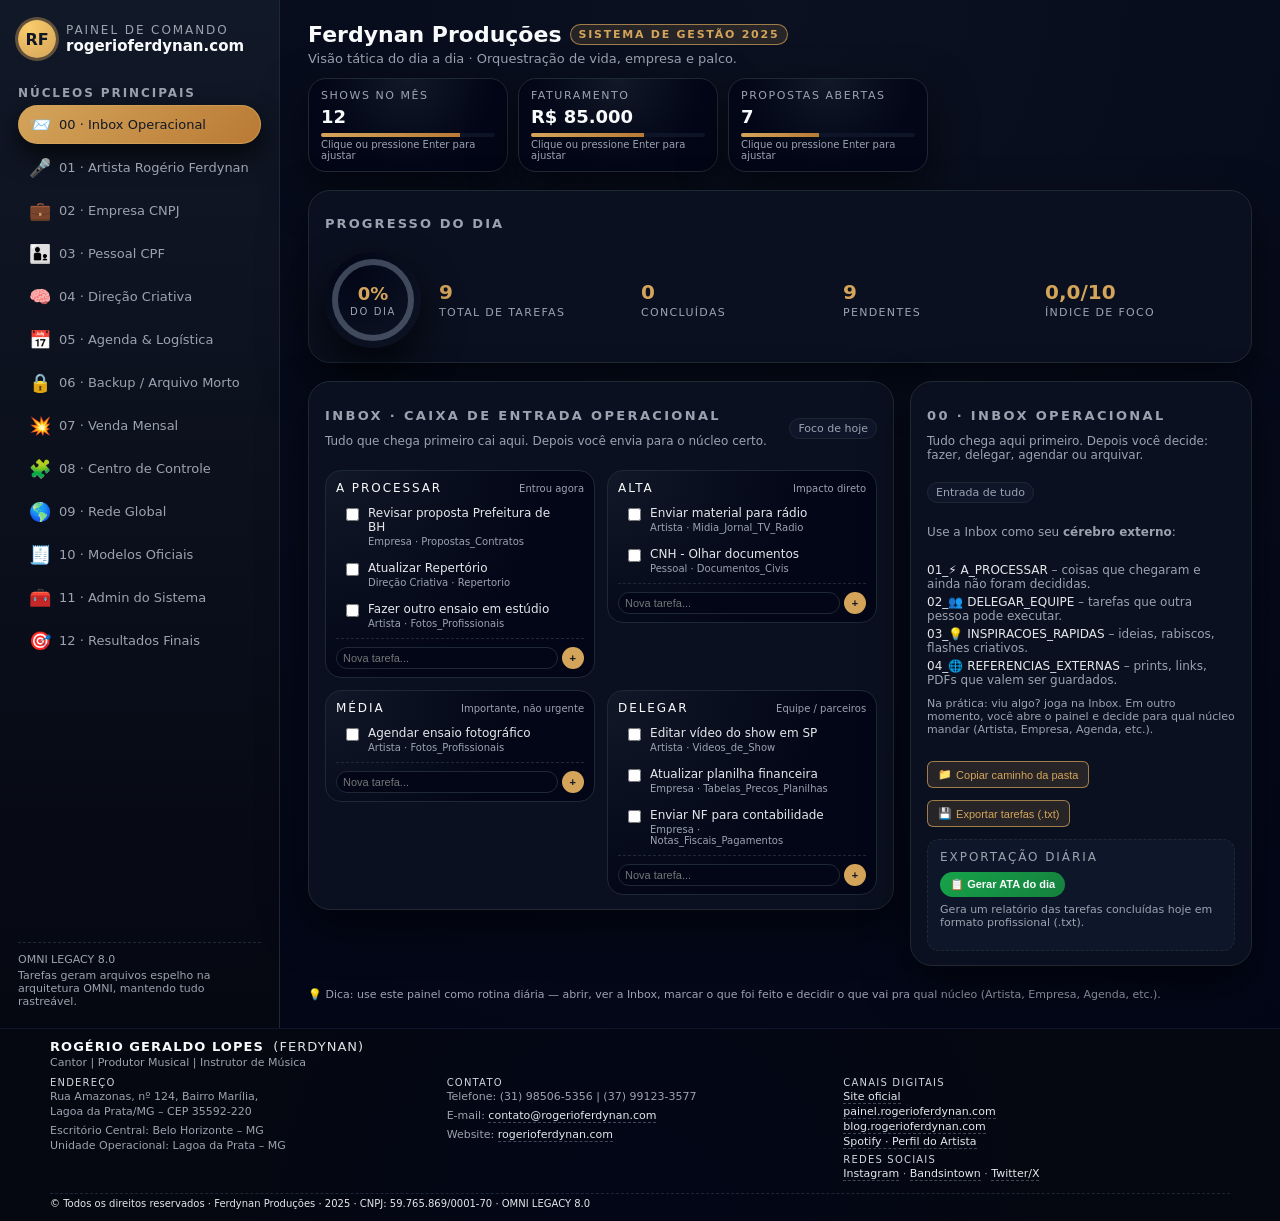
==== commit 35a5230f: "Update index.html" ====
--- a/index.html
+++ b/index.html
@@ -1,21 +1,24 @@
+
 <!DOCTYPE html>
 <html lang="pt-BR">
 <head>
   <meta charset="UTF-8" />
   <title>Painel Ferdynan - Sistema de Gestão</title>
   <meta name="viewport" content="width=device-width, initial-scale=1.0" />
+  <meta name="description" content="Painel de gestão OMNI LEGACY de Rogério Ferdynan: vida, empresa, palco e sistema de arquivos integrados." />
   <style>
     :root {
-      --bg: #050816;
-      --bg-elevated: #0b1020;
-      --accent: #f97316;
-      --accent-soft: rgba(249, 115, 22, 0.1);
+      --bg: #050711;
+      --bg-elevated: #0b111f;
+      --brand: #111827;
+      --accent: #d4a45a;
+      --accent-soft: rgba(212, 164, 90, 0.14);
       --text: #f9fafb;
       --muted: #9ca3af;
-      --border: #1f2937;
+      --border: #1f2933;
       --radius-lg: 18px;
       --radius-xl: 22px;
-      --shadow-soft: 0 18px 45px rgba(0, 0, 0, 0.45);
+      --shadow-soft: 0 18px 45px rgba(0, 0, 0, 0.55);
     }
 
     * {
@@ -24,26 +27,33 @@
 
     body {
       margin: 0;
+      display: flex;
+      flex-direction: column;
+      min-height: 100vh;
       font-family: system-ui, -apple-system, BlinkMacSystemFont, "Segoe UI",
         sans-serif;
-      background: radial-gradient(circle at top, #111827, #020617 60%);
+      background: radial-gradient(circle at top, #111827, var(--bg) 65%);
       color: var(--text);
+      overflow-x: hidden;
     }
 
     .app {
-      display: flex;
-      min-height: 100vh;
-    }
-
-    /* SIDEBAR */
+      flex: 1;
+      display: flex;
+      min-height: 0;
+      width: 100%;
+      overflow-x: hidden;
+    }
+
     .sidebar {
       width: 280px;
       padding: 20px 18px;
       border-right: 1px solid var(--border);
-      background: radial-gradient(circle at top left, #111827, #020617 60%);
+      background: linear-gradient(180deg, #111827, #050711);
       display: flex;
       flex-direction: column;
       gap: 18px;
+      flex-shrink: 0;
     }
 
     .brand {
@@ -56,25 +66,25 @@
       width: 38px;
       height: 38px;
       border-radius: 999px;
-      background: linear-gradient(135deg, #f97316, #fb923c);
+      background: radial-gradient(circle at 30% 20%, #facc6b, var(--accent));
       display: flex;
       align-items: center;
       justify-content: center;
       font-weight: 700;
       font-size: 16px;
       color: #111827;
-      box-shadow: 0 0 0 3px rgba(249, 115, 22, 0.3);
+      box-shadow: 0 0 0 3px rgba(212, 164, 90, 0.4);
     }
 
     .brand-text-title {
-      font-size: 14px;
+      font-size: 12px;
       text-transform: uppercase;
-      letter-spacing: 0.12em;
+      letter-spacing: 0.16em;
       color: var(--muted);
     }
 
     .brand-text-name {
-      font-size: 16px;
+      font-size: 15px;
       font-weight: 600;
     }
 
@@ -107,23 +117,33 @@
       cursor: pointer;
       border: 1px solid transparent;
       transition: all 0.2s ease;
+      white-space: nowrap;
+      overflow: hidden;
+      text-overflow: ellipsis;
     }
 
     .nav-item span.emoji {
       font-size: 18px;
+      flex-shrink: 0;
     }
 
     .nav-item.active {
-      background: linear-gradient(135deg, #f97316, #fb923c);
+      background: linear-gradient(135deg, #d4a45a, #b97a34);
       color: #111827;
-      border-color: rgba(249, 115, 22, 0.3);
-      box-shadow: 0 12px 30px rgba(0, 0, 0, 0.35);
-    }
-
-    .nav-item:not(.active):hover {
-      background: rgba(15, 23, 42, 0.8);
+      border-color: rgba(212, 164, 90, 0.7);
+      box-shadow: 0 12px 26px rgba(0, 0, 0, 0.7);
+    }
+
+    .nav-item:not(.active):hover,
+    .nav-item:focus-visible {
+      background: rgba(15, 23, 42, 0.9);
       border-color: var(--border);
       color: #e5e7eb;
+      outline: none;
+    }
+
+    .nav-item:focus-visible {
+      box-shadow: 0 0 0 2px var(--accent);
     }
 
     .sidebar-footer {
@@ -132,15 +152,23 @@
       color: var(--muted);
       border-top: 1px dashed var(--border);
       padding-top: 10px;
-    }
-
-    /* MAIN */
+      display: flex;
+      flex-direction: column;
+      gap: 3px;
+    }
+
+    .sidebar-footer-line {
+      font-size: 11px;
+    }
+
     .main {
       flex: 1;
-      padding: 22px 28px 28px;
+      min-width: 0;
+      padding: 22px 28px 16px;
       display: flex;
       flex-direction: column;
       gap: 18px;
+      background: radial-gradient(circle at top, #0b1120, #020617);
     }
 
     .main-header {
@@ -157,6 +185,7 @@
       display: flex;
       align-items: center;
       gap: 8px;
+      flex-wrap: wrap;
     }
 
     .title-block p {
@@ -173,29 +202,39 @@
       border-radius: 999px;
       background: var(--accent-soft);
       color: var(--accent);
-      border: 1px solid rgba(249, 115, 22, 0.4);
+      border: 1px solid rgba(212, 164, 90, 0.7);
+      white-space: nowrap;
     }
 
     .stats-row {
       display: flex;
       gap: 10px;
       flex-wrap: wrap;
+      justify-content: flex-end;
     }
 
     .stat-card {
       min-width: 130px;
       padding: 10px 12px;
       border-radius: var(--radius-lg);
-      background: radial-gradient(circle at top, #111827, #020617 60%);
+      background: radial-gradient(circle at top, #111827, #020617 65%);
       border: 1px solid var(--border);
       box-shadow: var(--shadow-soft);
       cursor: pointer;
       transition: all 0.2s ease;
-    }
-
-    .stat-card:hover {
+      flex: 1 1 130px;
+      max-width: 200px;
+    }
+
+    .stat-card:hover,
+    .stat-card:focus-visible {
       border-color: var(--accent);
       transform: translateY(-2px);
+      outline: none;
+    }
+
+    .stat-card:focus-visible {
+      box-shadow: 0 0 0 2px var(--accent);
     }
 
     .stat-label {
@@ -217,7 +256,6 @@
       margin-top: 2px;
     }
 
-    /* Barra de progresso das stats */
     .stat-progress {
       height: 4px;
       background: rgba(15, 23, 42, 0.9);
@@ -228,16 +266,15 @@
 
     .stat-progress-bar {
       height: 100%;
-      background: linear-gradient(90deg, #f97316, #fb923c);
+      background: linear-gradient(90deg, #d4a45a, #b97a34);
       width: 60%;
       transition: width 0.4s ease;
     }
 
-    /* DASHBOARD DE PROGRESSO DO DIA */
     .progress-dashboard {
-      background: rgba(15, 23, 42, 0.96);
+      background: rgba(11, 17, 31, 0.97);
       border-radius: var(--radius-xl);
-      padding: 14px 16px;
+      padding: 14px 16px 14px;
       border: 1px solid var(--border);
       box-shadow: var(--shadow-soft);
     }
@@ -256,10 +293,73 @@
       color: var(--muted);
     }
 
+    .progress-layout {
+      display: flex;
+      gap: 18px;
+      align-items: center;
+      flex-wrap: wrap;
+    }
+
+    .progress-ring-wrapper {
+      position: relative;
+      width: 96px;
+      height: 96px;
+      flex-shrink: 0;
+      border-radius: 999px;
+      display: flex;
+      align-items: center;
+      justify-content: center;
+      background: radial-gradient(circle at 30% 20%, #020617, #0b1120 70%);
+      box-shadow: 0 18px 40px rgba(0, 0, 0, 0.7);
+    }
+
+    .progress-ring {
+      transform: rotate(-90deg);
+    }
+
+    .progress-ring circle {
+      transition: stroke-dashoffset 0.4s ease;
+    }
+
+    .progress-ring-bg {
+      stroke: rgba(148, 163, 184, 0.4);
+    }
+
+    .progress-ring-value {
+      stroke-linecap: round;
+      filter: drop-shadow(0 0 8px rgba(212, 164, 90, 0.8));
+    }
+
+    .progress-ring-center {
+      position: absolute;
+      inset: 0;
+      display: flex;
+      flex-direction: column;
+      align-items: center;
+      justify-content: center;
+      pointer-events: none;
+    }
+
+    .progress-ring-percentage {
+      font-size: 18px;
+      font-weight: 700;
+      color: var(--accent);
+    }
+
+    .progress-ring-label {
+      font-size: 10px;
+      text-transform: uppercase;
+      letter-spacing: 0.16em;
+      color: var(--muted);
+      margin-top: 2px;
+    }
+
     .progress-stats {
       display: grid;
       grid-template-columns: repeat(auto-fit, minmax(120px, 1fr));
       gap: 12px;
+      flex: 1;
+      width: 100%;
     }
 
     .progress-item {
@@ -280,7 +380,6 @@
       letter-spacing: 0.12em;
     }
 
-    /* CONTENT (2 painéis lado a lado) */
     .content {
       display: grid;
       grid-template-columns: minmax(0, 2.4fr) minmax(0, 1.4fr);
@@ -289,7 +388,7 @@
     }
 
     .panel {
-      background: rgba(15, 23, 42, 0.96);
+      background: rgba(11, 17, 31, 0.97);
       border-radius: var(--radius-xl);
       padding: 16px 16px 14px;
       border: 1px solid var(--border);
@@ -303,6 +402,7 @@
       align-items: center;
       gap: 8px;
       margin-bottom: 10px;
+      flex-wrap: wrap;
     }
 
     .panel-title {
@@ -325,42 +425,26 @@
       border: 1px solid var(--border);
       color: var(--muted);
       white-space: nowrap;
-    }
-
-    /* INBOX COLUMNS – HORIZONTAL / RESPONSIVO */
+      background: rgba(15, 23, 42, 0.95);
+    }
+
+    /* 🔥 INBOX RESPONSIVA - GRID, SEM SCROLL LATERAL */
     .columns {
-      display: flex;
-      gap: 10px;
-      align-items: stretch;
-      overflow-x: auto;
-      padding-bottom: 4px;
-      scroll-snap-type: x mandatory;
-    }
-
-    .columns::-webkit-scrollbar {
-      height: 6px;
-    }
-
-    .columns::-webkit-scrollbar-track {
-      background: rgba(15, 23, 42, 0.7);
-      border-radius: 999px;
-    }
-
-    .columns::-webkit-scrollbar-thumb {
-      background: var(--accent);
-      border-radius: 999px;
+      display: grid;
+      grid-template-columns: repeat(auto-fit, minmax(230px, 1fr));
+      gap: 12px;
+      align-items: flex-start;
+      width: 100%;
     }
 
     .column {
-      background: radial-gradient(circle at top left, #020617, #020617 65%);
+      background: radial-gradient(circle at top left, #111827, #020617 65%);
       border-radius: 16px;
       padding: 10px 10px 8px;
       border: 1px solid var(--border);
-      min-width: 240px;
-      flex: 0 0 260px;
-      scroll-snap-align: start;
       display: flex;
       flex-direction: column;
+      min-width: 0;
     }
 
     .column-header {
@@ -380,6 +464,8 @@
     .column-tag {
       font-size: 10px;
       color: var(--muted);
+      text-align: right;
+      flex-shrink: 0;
     }
 
     .task-list {
@@ -391,6 +477,20 @@
       gap: 4px;
       max-height: 210px;
       overflow-y: auto;
+    }
+
+    .task-list::-webkit-scrollbar {
+      width: 6px;
+    }
+
+    .task-list::-webkit-scrollbar-track {
+      background: rgba(15, 23, 42, 0.8);
+      border-radius: 999px;
+    }
+
+    .task-list::-webkit-scrollbar-thumb {
+      background: var(--accent);
+      border-radius: 999px;
     }
 
     .task {
@@ -405,30 +505,40 @@
     }
 
     .task:hover {
-      background: rgba(15, 23, 42, 0.5);
+      background: rgba(15, 23, 42, 0.7);
     }
 
     .task input[type="checkbox"] {
       margin-top: 2px;
       cursor: pointer;
+      flex-shrink: 0;
     }
 
     .task-text {
       flex: 1;
+      min-width: 0;
+    }
+
+    .task-text div:first-child {
+      font-weight: 500;
+      color: #e5e7eb;
+      margin-bottom: 2px;
+      word-wrap: break-word;
     }
 
     .task.done {
       opacity: 0.6;
     }
 
-    .task.done .task-text {
+    .task.done .task-text div:first-child {
       text-decoration: line-through;
     }
 
     .task-tag {
       font-size: 10px;
       color: var(--muted);
-      margin-top: 2px;
+      margin-top: 0;
+      word-wrap: break-word;
     }
 
     .task-actions {
@@ -436,6 +546,7 @@
       gap: 4px;
       opacity: 0;
       transition: opacity 0.2s ease;
+      flex-shrink: 0;
     }
 
     .task:hover .task-actions {
@@ -452,7 +563,7 @@
     }
 
     .task-action-btn:hover {
-      background: rgba(15, 23, 42, 0.9);
+      background: rgba(15, 23, 42, 0.95);
       color: var(--accent);
     }
 
@@ -476,9 +587,10 @@
       border: 1px solid var(--border);
       background: #020617;
       color: var(--text);
-    }
-
-    .task-input:focus {
+      min-width: 0;
+    }
+
+    .task-input:focus-visible {
       outline: 1px solid var(--accent);
       border-color: var(--accent);
     }
@@ -492,13 +604,13 @@
       color: #111827;
       cursor: pointer;
       font-weight: 600;
+      flex-shrink: 0;
     }
 
     .task-add-btn:hover {
       filter: brightness(1.05);
     }
 
-    /* SIDE PANEL */
     .module-body {
       font-size: 12px;
       color: var(--muted);
@@ -535,7 +647,7 @@
     .hint-click {
       font-size: 11px;
       color: var(--muted);
-      margin-top: 6px;
+      margin-top: 4px;
     }
 
     .module-actions {
@@ -553,19 +665,21 @@
       border-radius: 6px;
       background: var(--accent-soft);
       color: var(--accent);
-      border: 1px solid rgba(249, 115, 22, 0.4);
+      border: 1px solid rgba(212, 164, 90, 0.7);
       font-size: 11px;
       cursor: pointer;
       transition: all 0.2s ease;
       margin-top: 4px;
     }
 
-    .folder-action:hover {
+    .folder-action:hover,
+    .folder-action:focus-visible {
       background: var(--accent);
       color: #111827;
-    }
-
-    /* LINKS DOS MÓDULOS */
+      outline: none;
+      box-shadow: 0 0 0 2px rgba(212, 164, 90, 0.4);
+    }
+
     .module-links {
       margin-top: 10px;
       display: flex;
@@ -578,7 +692,7 @@
       padding: 5px 10px;
       border: 1px solid var(--border);
       font-size: 11px;
-      background: rgba(15, 23, 42, 0.95);
+      background: rgba(15, 23, 42, 0.98);
       color: var(--text);
       text-decoration: none;
       display: inline-flex;
@@ -591,17 +705,18 @@
       font-size: 14px;
     }
 
-    .link-chip:hover {
+    .link-chip:hover,
+    .link-chip:focus-visible {
       border-color: var(--accent);
       background: var(--accent-soft);
       color: var(--accent);
-    }
-
-    /* EXPORT SECTION (ATA DIÁRIA) */
+      outline: none;
+    }
+
     .export-section {
       margin-top: 12px;
       padding: 10px 12px;
-      background: rgba(15, 23, 42, 0.96);
+      background: rgba(15, 23, 42, 0.98);
       border-radius: 12px;
       border: 1px dashed var(--border);
     }
@@ -611,6 +726,8 @@
       justify-content: space-between;
       align-items: center;
       margin-bottom: 6px;
+      gap: 8px;
+      flex-wrap: wrap;
     }
 
     .export-title {
@@ -621,7 +738,7 @@
     }
 
     .export-btn {
-      background: linear-gradient(135deg, #10b981, #059669);
+      background: linear-gradient(135deg, #16a34a, #15803d);
       color: #f9fafb;
       border: none;
       padding: 6px 10px;
@@ -629,26 +746,31 @@
       font-size: 11px;
       font-weight: 600;
       cursor: pointer;
-    }
-
-    .export-btn:hover {
+      white-space: nowrap;
+    }
+
+    .export-btn:hover,
+    .export-btn:focus-visible {
       filter: brightness(1.05);
-    }
-
-    /* NOTIFICAÇÃO */
+      outline: none;
+      box-shadow: 0 0 0 2px rgba(34, 197, 94, 0.5);
+    }
+
     .notification {
       position: fixed;
-      bottom: 20px;
-      right: 20px;
+      bottom: 16px;
+      right: 16px;
       background: var(--accent);
       color: #111827;
       padding: 10px 15px;
       border-radius: 8px;
       font-size: 12px;
       font-weight: 600;
-      box-shadow: 0 4px 12px rgba(0, 0, 0, 0.3);
+      box-shadow: 0 4px 12px rgba(0, 0, 0, 0.4);
       z-index: 1000;
       animation: slideIn 0.3s ease;
+      max-width: min(320px, 100% - 32px);
+      box-sizing: border-box;
     }
 
     @keyframes slideIn {
@@ -662,7 +784,97 @@
       }
     }
 
-    /* RESPONSIVO */
+    .app-footer {
+      border-top: 1px solid rgba(15, 23, 42, 0.95);
+      background: radial-gradient(circle at bottom, #020617, #050711 60%);
+      padding: 10px 22px 12px;
+    }
+
+    .footer-inner {
+      max-width: 1180px;
+      margin: 0 auto;
+      display: flex;
+      flex-direction: column;
+      gap: 6px;
+    }
+
+    .footer-primary {
+      display: flex;
+      flex-direction: column;
+      gap: 2px;
+    }
+
+    .footer-name {
+      font-size: 13px;
+      font-weight: 600;
+      letter-spacing: 0.08em;
+      text-transform: uppercase;
+    }
+
+    .footer-name span {
+      font-weight: 400;
+      opacity: 0.9;
+      margin-left: 4px;
+    }
+
+    .footer-roles {
+      font-size: 11px;
+      color: var(--muted);
+    }
+
+    .footer-grid {
+      display: grid;
+      grid-template-columns: repeat(3, minmax(0, 1fr));
+      gap: 10px;
+      margin-top: 2px;
+    }
+
+    .footer-col {
+      font-size: 11px;
+      color: var(--muted);
+    }
+
+    .footer-label {
+      font-size: 10px;
+      text-transform: uppercase;
+      letter-spacing: 0.12em;
+      margin-bottom: 2px;
+      color: #d1d5db;
+    }
+
+    .footer-text {
+      margin-bottom: 4px;
+      line-height: 1.35;
+    }
+
+    .footer-text a {
+      color: #e5e7eb;
+      text-decoration: none;
+      border-bottom: 1px dashed rgba(148, 163, 184, 0.4);
+    }
+
+    .footer-text a:hover,
+    .footer-text a:focus-visible {
+      color: var(--accent);
+      border-bottom-style: solid;
+      outline: none;
+    }
+
+    .footer-meta {
+      font-size: 10px;
+      color: #e5e7eb;
+      border-top: 1px dashed rgba(31, 41, 55, 0.95);
+      padding-top: 4px;
+      margin-top: 2px;
+      display: flex;
+      justify-content: flex-start;
+    }
+
+    .footer-meta-line {
+      white-space: nowrap;
+      text-align: left;
+    }
+
     @media (max-width: 900px) {
       .app {
         flex-direction: column;
@@ -672,240 +884,410 @@
         border-right: none;
         border-bottom: 1px solid var(--border);
       }
+      .main {
+        padding: 16px 16px 10px;
+      }
       .content {
         grid-template-columns: 1fr;
       }
-      .main {
-        padding: 16px;
+      .stats-row {
+        justify-content: flex-start;
+      }
+    }
+
+    @media (max-width: 720px) {
+      .footer-grid {
+        grid-template-columns: 1fr;
+      }
+      .footer-meta {
+        justify-content: center;
+      }
+      .footer-meta-line {
+        white-space: normal;
+        text-align: center;
+      }
+      .title-block h1 {
+        font-size: 18px;
+      }
+      .badge {
+        font-size: 10px;
       }
     }
 
     @media (max-width: 600px) {
-      .stats-row {
-        width: 100%;
-      }
       .panel {
         padding: 14px 12px;
+      }
+      .progress-layout {
+        flex-direction: column;
+        align-items: flex-start;
+      }
+      .progress-ring-wrapper {
+        margin-bottom: 4px;
+      }
+    }
+
+    @media (max-width: 480px) {
+      .main {
+        padding: 12px 10px 8px;
+      }
+      .sidebar {
+        padding: 12px 12px;
+      }
+      .nav-item {
+        font-size: 12px;
+      }
+      .panel-title {
+        font-size: 11px;
+        letter-spacing: 0.12em;
+      }
+      .panel-subtitle {
+        font-size: 11px;
+      }
+      .footer-name {
+        font-size: 12px;
+      }
+      .footer-roles,
+      .footer-col {
+        font-size: 10px;
       }
     }
   </style>
 </head>
 <body>
   <div class="app">
-    <!-- LATERAL -->
-    <aside class="sidebar">
+    <aside class="sidebar" aria-label="Navegação principal">
       <div class="brand">
-        <div class="brand-avatar">RF</div>
+        <div class="brand-avatar" aria-hidden="true">RF</div>
         <div>
           <div class="brand-text-title">Painel de comando</div>
-          <div class="brand-text-name">Ferdynan Legacy System</div>
+          <div class="brand-text-name">rogerioferdynan.com</div>
         </div>
       </div>
 
       <div>
-        <div class="sidebar-section-title">Núcleos principais</div>
+        <h2 class="sidebar-section-title">Núcleos principais</h2>
         <ul class="nav-list" id="nav-list">
-          <li class="nav-item active" data-module="inbox">
-            <span class="emoji">📨</span>
+          <li
+            class="nav-item active"
+            data-module="inbox"
+            role="button"
+            tabindex="0"
+            aria-current="page"
+          >
+            <span class="emoji" aria-hidden="true">📨</span>
             <span>00 · Inbox Operacional</span>
           </li>
-          <li class="nav-item" data-module="artista">
-            <span class="emoji">🎤</span>
+          <li class="nav-item" data-module="artista" role="button" tabindex="0">
+            <span class="emoji" aria-hidden="true">🎤</span>
             <span>01 · Artista Rogério Ferdynan</span>
           </li>
-          <li class="nav-item" data-module="empresa">
-            <span class="emoji">💼</span>
+          <li class="nav-item" data-module="empresa" role="button" tabindex="0">
+            <span class="emoji" aria-hidden="true">💼</span>
             <span>02 · Empresa CNPJ</span>
           </li>
-          <li class="nav-item" data-module="pessoal">
-            <span class="emoji">👨‍👦</span>
+          <li class="nav-item" data-module="pessoal" role="button" tabindex="0">
+            <span class="emoji" aria-hidden="true">👨‍👦</span>
             <span>03 · Pessoal CPF</span>
           </li>
-          <li class="nav-item" data-module="direcao">
-            <span class="emoji">🧠</span>
+          <li class="nav-item" data-module="direcao" role="button" tabindex="0">
+            <span class="emoji" aria-hidden="true">🧠</span>
             <span>04 · Direção Criativa</span>
           </li>
-          <li class="nav-item" data-module="agenda">
-            <span class="emoji">📅</span>
+          <li class="nav-item" data-module="agenda" role="button" tabindex="0">
+            <span class="emoji" aria-hidden="true">📅</span>
             <span>05 · Agenda & Logística</span>
           </li>
-          <li class="nav-item" data-module="backup">
-            <span class="emoji">🔒</span>
+          <li class="nav-item" data-module="backup" role="button" tabindex="0">
+            <span class="emoji" aria-hidden="true">🔒</span>
             <span>06 · Backup / Arquivo Morto</span>
           </li>
-          <li class="nav-item" data-module="venda">
-            <span class="emoji">💥</span>
+          <li class="nav-item" data-module="venda" role="button" tabindex="0">
+            <span class="emoji" aria-hidden="true">💥</span>
             <span>07 · Venda Mensal</span>
           </li>
-          <li class="nav-item" data-module="centro">
-            <span class="emoji">🧩</span>
+          <li class="nav-item" data-module="centro" role="button" tabindex="0">
+            <span class="emoji" aria-hidden="true">🧩</span>
             <span>08 · Centro de Controle</span>
           </li>
-          <li class="nav-item" data-module="rede">
-            <span class="emoji">🌎</span>
+          <li class="nav-item" data-module="rede" role="button" tabindex="0">
+            <span class="emoji" aria-hidden="true">🌎</span>
             <span>09 · Rede Global</span>
           </li>
-          <li class="nav-item" data-module="modelos">
-            <span class="emoji">🧾</span>
+          <li class="nav-item" data-module="modelos" role="button" tabindex="0">
+            <span class="emoji" aria-hidden="true">🧾</span>
             <span>10 · Modelos Oficiais</span>
           </li>
-          <li class="nav-item" data-module="admin">
-            <span class="emoji">🧰</span>
+          <li class="nav-item" data-module="admin" role="button" tabindex="0">
+            <span class="emoji" aria-hidden="true">🧰</span>
             <span>11 · Admin do Sistema</span>
           </li>
-          <li class="nav-item" data-module="resultados">
-            <span class="emoji">🎯</span>
+          <li class="nav-item" data-module="resultados" role="button" tabindex="0">
+            <span class="emoji" aria-hidden="true">🎯</span>
             <span>12 · Resultados Finais</span>
           </li>
         </ul>
       </div>
 
-      <div class="sidebar-footer">
-        <div>Versão 3 · Criação automática de arquivos</div>
+      <footer class="sidebar-footer">
+        <div class="sidebar-footer-line">OMNI LEGACY 8.0</div>
         <div class="muted">
-          As tarefas criadas geram automaticamente arquivos nas pastas correspondentes.
+          Tarefas geram arquivos espelho na arquitetura OMNI, mantendo tudo rastreável.
         </div>
-      </div>
+      </footer>
     </aside>
 
-    <!-- CONTEÚDO PRINCIPAL -->
-    <main class="main">
+    <main class="main" role="main">
       <header class="main-header">
         <div class="title-block">
           <h1>
-            Painel Ferdynan
+            Ferdynan Produções
             <span class="badge">Sistema de Gestão 2025</span>
           </h1>
           <p>Visão tática do dia a dia · Orquestração de vida, empresa e palco.</p>
         </div>
 
-        <div class="stats-row">
-          <div class="stat-card" data-stat="shows">
+        <div class="stats-row" aria-label="Indicadores principais">
+          <div
+            class="stat-card"
+            data-stat="shows"
+            role="button"
+            tabindex="0"
+            aria-label="Editar quantidade de shows no mês"
+          >
             <div class="stat-label">Shows no mês</div>
             <div class="stat-value" id="stat-shows">12</div>
             <div class="stat-progress">
               <div class="stat-progress-bar" id="bar-shows"></div>
             </div>
-            <div class="stat-hint">Clique para ajustar</div>
+            <div class="stat-hint">Clique ou pressione Enter para ajustar</div>
           </div>
-          <div class="stat-card" data-stat="faturamento">
+          <div
+            class="stat-card"
+            data-stat="faturamento"
+            role="button"
+            tabindex="0"
+            aria-label="Editar faturamento do mês"
+          >
             <div class="stat-label">Faturamento</div>
             <div class="stat-value" id="stat-faturamento">R$ 85.000</div>
             <div class="stat-progress">
               <div class="stat-progress-bar" id="bar-faturamento"></div>
             </div>
-            <div class="stat-hint">Clique para ajustar</div>
+            <div class="stat-hint">Clique ou pressione Enter para ajustar</div>
           </div>
-          <div class="stat-card" data-stat="propostas">
+          <div
+            class="stat-card"
+            data-stat="propostas"
+            role="button"
+            tabindex="0"
+            aria-label="Editar número de propostas abertas"
+          >
             <div class="stat-label">Propostas abertas</div>
             <div class="stat-value" id="stat-propostas">7</div>
             <div class="stat-progress">
               <div class="stat-progress-bar" id="bar-propostas"></div>
             </div>
-            <div class="stat-hint">Clique para ajustar</div>
+            <div class="stat-hint">Clique ou pressione Enter para ajustar</div>
           </div>
         </div>
       </header>
 
-      <!-- PROGRESSO DO DIA -->
-      <section class="progress-dashboard">
+      <section class="progress-dashboard" aria-labelledby="progresso-dia-titulo">
         <div class="progress-header">
-          <div class="progress-title">Progresso do dia</div>
+          <h2 class="progress-title" id="progresso-dia-titulo">Progresso do dia</h2>
         </div>
-        <div class="progress-stats">
-          <div class="progress-item">
-            <div class="progress-number" id="progress-total">0</div>
-            <div class="progress-label">Total de tarefas</div>
+
+        <div class="progress-layout">
+          <div class="progress-ring-wrapper" aria-hidden="true">
+            <svg class="progress-ring" width="96" height="96">
+              <defs>
+                <linearGradient id="progressGradient" x1="0%" y1="0%" x2="100%" y2="0%">
+                  <stop offset="0%" stop-color="#d4a45a" />
+                  <stop offset="100%" stop-color="#b97a34" />
+                </linearGradient>
+              </defs>
+              <circle
+                class="progress-ring-bg"
+                stroke-width="6"
+                fill="transparent"
+                r="38"
+                cx="48"
+                cy="48"
+              ></circle>
+              <circle
+                id="progress-ring-circle"
+                class="progress-ring-value"
+                stroke="url(#progressGradient)"
+                stroke-width="6"
+                fill="transparent"
+                r="38"
+                cx="48"
+                cy="48"
+                stroke-dasharray="0 0"
+                stroke-dashoffset="0"
+              ></circle>
+            </svg>
+            <div class="progress-ring-center">
+              <div class="progress-ring-percentage" id="progress-ring-percentage">0%</div>
+              <div class="progress-ring-label">do dia</div>
+            </div>
           </div>
-          <div class="progress-item">
-            <div class="progress-number" id="progress-done">0</div>
-            <div class="progress-label">Concluídas</div>
-          </div>
-          <div class="progress-item">
-            <div class="progress-number" id="progress-percentage">0%</div>
-            <div class="progress-label">Progresso</div>
-          </div>
-          <div class="progress-item">
-            <div class="progress-number" id="progress-pending">0</div>
-            <div class="progress-label">Pendentes</div>
+
+          <div class="progress-stats" aria-label="Resumo de tarefas do dia">
+            <div class="progress-item">
+              <div class="progress-number" id="progress-total">0</div>
+              <div class="progress-label">Total de tarefas</div>
+            </div>
+            <div class="progress-item">
+              <div class="progress-number" id="progress-done">0</div>
+              <div class="progress-label">Concluídas</div>
+            </div>
+            <div class="progress-item">
+              <div class="progress-number" id="progress-pending">0</div>
+              <div class="progress-label">Pendentes</div>
+            </div>
+            <div class="progress-item">
+              <div class="progress-number" id="progress-score">0/10</div>
+              <div class="progress-label">Índice de foco</div>
+            </div>
           </div>
         </div>
       </section>
 
-      <section class="content">
-        <!-- INBOX OPERACIONAL -->
-        <section class="panel">
+      <section class="content" aria-label="Inbox e núcleo selecionado">
+        <section class="panel" aria-labelledby="inbox-titulo">
           <div class="panel-header">
             <div>
-              <div class="panel-title">Inbox · Caixa de Entrada Operacional</div>
-              <div class="panel-subtitle">
+              <h2 class="panel-title" id="inbox-titulo">Inbox · Caixa de Entrada Operacional</h2>
+              <p class="panel-subtitle">
                 Tudo que chega primeiro cai aqui. Depois você envia para o núcleo certo.
-              </div>
+              </p>
             </div>
             <div class="pill">Foco de hoje</div>
           </div>
 
-          <div class="columns" id="columns">
-            <!-- colunas geradas via JS -->
-          </div>
+          <div class="columns" id="columns" aria-label="Colunas de tarefas"></div>
         </section>
 
-        <!-- LADO DIREITO: NÚCLEO SELECIONADO -->
-        <aside class="panel">
+        <aside class="panel" aria-labelledby="module-title">
           <div class="panel-header">
             <div>
-              <div class="panel-title" id="module-title">
+              <h2 class="panel-title" id="module-title">
                 00 · Inbox Operacional
-              </div>
-              <div class="panel-subtitle" id="module-subtitle">
+              </h2>
+              <p class="panel-subtitle" id="module-subtitle">
                 Processar, decidir, delegar. Nada dorme na sua cabeça: tudo vem pra cá.
-              </div>
+              </p>
             </div>
             <div class="pill" id="module-tag">Visão rápida do núcleo</div>
           </div>
 
-          <div class="module-body" id="module-body">
-            <!-- Conteúdo do núcleo selecionado via JS -->
-          </div>
+          <div class="module-body" id="module-body"></div>
           
           <div class="module-actions">
-            <button class="folder-action" id="copy-folder-btn">
-              <span>📁</span> Copiar caminho da pasta
+            <button class="folder-action" id="copy-folder-btn" type="button">
+              <span aria-hidden="true">📁</span> Copiar caminho da pasta
             </button>
-            <button class="folder-action" id="export-tasks-btn">
-              <span>💾</span> Exportar tarefas (.txt)
+            <button class="folder-action" id="export-tasks-btn" type="button">
+              <span aria-hidden="true">💾</span> Exportar tarefas (.txt)
             </button>
           </div>
 
           <div class="export-section">
             <div class="export-header">
               <div class="export-title">Exportação diária</div>
-              <button class="export-btn" id="export-daily-btn">📋 Gerar ATA do dia</button>
+              <button class="export-btn" id="export-daily-btn" type="button">📋 Gerar ATA do dia</button>
             </div>
-            <div class="module-hint">
+            <p class="module-hint">
               Gera um relatório das tarefas concluídas hoje em formato profissional (.txt).
-            </div>
+            </p>
           </div>
         </aside>
       </section>
-      <div class="hint-click">
+      <p class="hint-click">
         💡 Dica: use este painel como rotina diária — abrir, ver a Inbox, marcar o que foi feito
         e decidir o que vai pra qual núcleo (Artista, Empresa, Agenda, etc.).
-      </div>
+      </p>
     </main>
   </div>
 
+  <footer class="app-footer" aria-label="Informações de contato e créditos">
+    <div class="footer-inner">
+      <div class="footer-primary">
+        <div class="footer-name">
+          Rogério Geraldo Lopes <span>(Ferdynan)</span>
+        </div>
+        <div class="footer-roles">
+          Cantor | Produtor Musical | Instrutor de Música
+        </div>
+      </div>
+
+      <div class="footer-grid">
+        <div class="footer-col">
+          <div class="footer-label">Endereço</div>
+          <div class="footer-text">
+            Rua Amazonas, nº 124, Bairro Marília,<br />
+            Lagoa da Prata/MG – CEP 35592-220
+          </div>
+          <div class="footer-text">
+            Escritório Central: Belo Horizonte – MG<br />
+            Unidade Operacional: Lagoa da Prata – MG
+          </div>
+        </div>
+
+        <div class="footer-col">
+          <div class="footer-label">Contato</div>
+          <div class="footer-text">
+            Telefone: (31) 98506-5356 | (37) 99123-3577
+          </div>
+          <div class="footer-text">
+            E-mail:
+            <a href="mailto:contato@rogerioferdynan.com">contato@rogerioferdynan.com</a>
+          </div>
+          <div class="footer-text">
+            Website:
+            <a href="https://rogerioferdynan.com/" target="_blank" rel="noopener noreferrer">rogerioferdynan.com</a>
+          </div>
+        </div>
+
+        <div class="footer-col">
+          <div class="footer-label">Canais digitais</div>
+          <div class="footer-text">
+            <a href="https://rogerioferdynan.com/" target="_blank" rel="noopener noreferrer">Site oficial</a><br />
+            <a href="https://painel.rogerioferdynan.com/" target="_blank" rel="noopener noreferrer">painel.rogerioferdynan.com</a><br />
+            <a href="https://blog.rogerioferdynan.com/" target="_blank" rel="noopener noreferrer">blog.rogerioferdynan.com</a><br />
+            <a href="https://open.spotify.com/artist/570xnV2TU8QMAZGFDpVf5E" target="_blank" rel="noopener noreferrer">Spotify · Perfil do Artista</a>
+          </div>
+          <div class="footer-label">Redes sociais</div>
+          <div class="footer-text">
+            <a href="https://www.instagram.com/rogerioferdynan" target="_blank" rel="noopener noreferrer">Instagram</a> ·
+            <a href="https://www.bandsintown.com/pt/a/15376245-rogerio-ferdynan" target="_blank" rel="noopener noreferrer">Bandsintown</a> ·
+            <a href="https://x.com/rogerioferdynan" target="_blank" rel="noopener noreferrer">Twitter/X</a>
+          </div>
+        </div>
+      </div>
+
+      <div class="footer-meta">
+        <span class="footer-meta-line">
+          © Todos os direitos reservados · Ferdynan Produções · 2025 · CNPJ: 59.765.869/0001-70 · OMNI LEGACY 8.0
+        </span>
+      </div>
+    </div>
+  </footer>
+
   <script>
-    // -------------------------
-    // ESTADO INICIAL
-    // -------------------------
-    const STORAGE_KEY = "painelFerdynan_v3";
+    function clone(obj) {
+      return JSON.parse(JSON.stringify(obj));
+    }
+
+    const STORAGE_KEY = "painelFerdynan_v4";
 
     const defaultState = {
       stats: {
         shows: 12,
         faturamento: "R$ 85.000",
-        propostas: 7,
+        propostas: 7
       },
       inbox: {
         aProcessar: [
@@ -916,6 +1298,20 @@
             tag: "Empresa · Propostas_Contratos",
             createdAt: new Date().toISOString()
           },
+          {
+            id: "t2x",
+            text: "Atualizar Repertório",
+            done: false,
+            tag: "Direção Criativa · Repertorio",
+            createdAt: new Date().toISOString()
+          },
+          {
+            id: "t3x",
+            text: "Fazer outro ensaio em estúdio",
+            done: false,
+            tag: "Artista · Fotos_Profissionais",
+            createdAt: new Date().toISOString()
+          }
         ],
         alta: [
           {
@@ -925,6 +1321,13 @@
             tag: "Artista · Midia_Jornal_TV_Radio",
             createdAt: new Date().toISOString()
           },
+          {
+            id: "t2y",
+            text: "CNH - Olhar documentos",
+            done: false,
+            tag: "Pessoal · Documentos_Civis",
+            createdAt: new Date().toISOString()
+          }
         ],
         media: [
           {
@@ -933,14 +1336,14 @@
             done: false,
             tag: "Artista · Fotos_Profissionais",
             createdAt: new Date().toISOString()
-          },
+          }
         ],
         delegar: [
           {
             id: "t4",
             text: "Editar vídeo do show em SP",
             done: false,
-            tag: "Direção Criativa · Vídeos_de_Show",
+            tag: "Artista · Videos_de_Show",
             createdAt: new Date().toISOString()
           },
           {
@@ -956,45 +1359,39 @@
             done: false,
             tag: "Empresa · Notas_Fiscais_Pagamentos",
             createdAt: new Date().toISOString()
-          },
-        ],
-      },
+          }
+        ]
+      }
     };
 
     let state = loadState();
     let currentModule = "inbox";
 
-    // -------------------------
-    // MAPA DE PASTAS
-    // -------------------------
     const folderMap = {
-      inbox: "D:\\\\FERDYNAN_LEGACY_SYSTEM_2025\\\\00_📨 INBOX – CAIXA DE ENTRADA OPERACIONAL",
-      artista: "D:\\\\FERDYNAN_LEGACY_SYSTEM_2025\\\\01_🎤 ARTISTA_ROGERIO_FERDYNAN",
-      empresa: "D:\\\\FERDYNAN_LEGACY_SYSTEM_2025\\\\02_💼 EMPRESA_CNPJ_FERDYNAN_PRODUCOES",
-      pessoal: "D:\\\\FERDYNAN_LEGACY_SYSTEM_2025\\\\03_👨‍👦 PESSOAL_CPF_ROGERIO_GERALDO_LOPES",
-      direcao: "D:\\\\FERDYNAN_LEGACY_SYSTEM_2025\\\\04_🧠 DIRECAO_CRIATIVA_CONTEUDO",
-      agenda: "D:\\\\FERDYNAN_LEGACY_SYSTEM_2025\\\\05_📅 AGENDA_LOGISTICA",
-      backup: "D:\\\\FERDYNAN_LEGACY_SYSTEM_2025\\\\06_🔒 BACKUP_ARQUIVO_MORTO",
-      venda: "D:\\\\FERDYNAN_LEGACY_SYSTEM_2025\\\\07_💥 VENDA_MENSAL_MISSAO",
-      centro: "D:\\\\FERDYNAN_LEGACY_SYSTEM_2025\\\\08_🧩 CENTRO_CONTROLE_CONEXOES",
-      rede: "D:\\\\FERDYNAN_LEGACY_SYSTEM_2025\\\\09_🌎 REDE_GLOBAL",
-      modelos: "D:\\\\FERDYNAN_LEGACY_SYSTEM_2025\\\\10_🧾 MODELOS_OFICIAIS",
-      admin: "D:\\\\FERDYNAN_LEGACY_SYSTEM_2025\\\\11_🧰 ADMIN_SISTEMA",
-      resultados: "D:\\\\FERDYNAN_LEGACY_SYSTEM_2025\\\\12_🎯 RESULTADOS_FINAIS"
+      inbox: "D:\\FERDYNAN_LEGACY_SYSTEM_2025\\00_📨 INBOX – CAIXA DE ENTRADA OPERACIONAL",
+      artista: "D:\\FERDYNAN_LEGACY_SYSTEM_2025\\01_🎤 ARTISTA_ROGERIO_FERDYNAN",
+      empresa: "D:\\FERDYNAN_LEGACY_SYSTEM_2025\\02_💼 EMPRESA_CNPJ_FERDYNAN_PRODUCOES",
+      pessoal: "D:\\FERDYNAN_LEGACY_SYSTEM_2025\\03_👨‍👦 PESSOAL_CPF_ROGERIO_GERALDO_LOPES",
+      direcao: "D:\\FERDYNAN_LEGACY_SYSTEM_2025\\04_🧠 DIRECAO_CRIATIVA_CONTEUDO",
+      agenda: "D:\\FERDYNAN_LEGACY_SYSTEM_2025\\05_📅 AGENDA_LOGISTICA",
+      backup: "D:\\FERDYNAN_LEGACY_SYSTEM_2025\\06_🔒 BACKUP_ARQUIVO_MORTO",
+      venda: "D:\\FERDYNAN_LEGACY_SYSTEM_2025\\07_💥 VENDA_MENSAL_MISSAO",
+      centro: "D:\\FERDYNAN_LEGACY_SYSTEM_2025\\08_🧩 CENTRO_CONTROLE_CONEXOES",
+      rede: "D:\\FERDYNAN_LEGACY_SYSTEM_2025\\09_🌎 REDE_GLOBAL",
+      modelos: "D:\\FERDYNAN_LEGACY_SYSTEM_2025\\10_🧾 MODELOS_OFICIAIS",
+      admin: "D:\\FERDYNAN_LEGACY_SYSTEM_2025\\11_🧰 ADMIN_SISTEMA",
+      resultados: "D:\\FERDYNAN_LEGACY_SYSTEM_2025\\12_🎯 RESULTADOS_FINAIS"
     };
 
-    // -------------------------
-    // CARREGA / SALVA
-    // -------------------------
     function loadState() {
       try {
         const raw = localStorage.getItem(STORAGE_KEY);
-        if (!raw) return structuredClone(defaultState);
+        if (!raw) return clone(defaultState);
         const parsed = JSON.parse(raw);
-        return { ...structuredClone(defaultState), ...parsed };
+        return Object.assign(clone(defaultState), parsed);
       } catch (e) {
         console.error("Erro carregando estado, usando padrão", e);
-        return structuredClone(defaultState);
+        return clone(defaultState);
       }
     }
 
@@ -1007,15 +1404,12 @@
       }
     }
 
-    // -------------------------
-    // DASHBOARD DE PROGRESSO
-    // -------------------------
     function updateProgressDashboard() {
       let totalTasks = 0;
       let doneTasks = 0;
 
-      Object.values(state.inbox).forEach(col => {
-        col.forEach(task => {
+      Object.values(state.inbox).forEach(function (col) {
+        col.forEach(function (task) {
           totalTasks++;
           if (task.done) doneTasks++;
         });
@@ -1024,48 +1418,74 @@
       const percentage = totalTasks > 0 ? Math.round((doneTasks / totalTasks) * 100) : 0;
       const pending = totalTasks - doneTasks;
 
-      document.getElementById("progress-total").textContent = totalTasks;
-      document.getElementById("progress-done").textContent = doneTasks;
-      document.getElementById("progress-percentage").textContent = percentage + "%";
-      document.getElementById("progress-pending").textContent = pending;
+      const totalEl = document.getElementById("progress-total");
+      const doneEl = document.getElementById("progress-done");
+      const pendingEl = document.getElementById("progress-pending");
+      const ringPctEl = document.getElementById("progress-ring-percentage");
+      const scoreEl = document.getElementById("progress-score");
+
+      if (totalEl) totalEl.textContent = String(totalTasks);
+      if (doneEl) doneEl.textContent = String(doneTasks);
+      if (pendingEl) pendingEl.textContent = String(pending);
+      if (ringPctEl) ringPctEl.textContent = percentage + "%";
+
+      const focusScore = totalTasks > 0 ? percentage / 10 : 0;
+      if (scoreEl) {
+        scoreEl.textContent = focusScore.toFixed(1).replace(".", ",") + "/10";
+      }
+
+      const circle = document.getElementById("progress-ring-circle");
+      if (circle) {
+        const radius = circle.r.baseVal.value;
+        const circumference = 2 * Math.PI * radius;
+        circle.style.strokeDasharray = circumference + " " + circumference;
+        const offset = circumference - (percentage / 100) * circumference;
+        circle.style.strokeDashoffset = offset;
+      }
     }
 
     function getPendingTasksCount() {
       let pending = 0;
-      Object.values(state.inbox).forEach(col => {
-        col.forEach(task => {
+      Object.values(state.inbox).forEach(function (col) {
+        col.forEach(function (task) {
           if (!task.done) pending++;
         });
       });
       return pending;
     }
 
-    // -------------------------
-    // RENDER STATS
-    // -------------------------
     function renderStats() {
-      document.getElementById("stat-shows").textContent = state.stats.shows;
-      document.getElementById("stat-faturamento").textContent = state.stats.faturamento;
-      document.getElementById("stat-propostas").textContent = state.stats.propostas;
-
-      // barras de progresso simples (mock)
-      document.getElementById("bar-shows").style.width = "80%";
-      document.getElementById("bar-faturamento").style.width = "65%";
-      document.getElementById("bar-propostas").style.width = "45%";
+      const showsEl = document.getElementById("stat-shows");
+      const fatEl = document.getElementById("stat-faturamento");
+      const propEl = document.getElementById("stat-propostas");
+
+      if (showsEl) showsEl.textContent = String(state.stats.shows);
+      if (fatEl) fatEl.textContent = state.stats.faturamento;
+      if (propEl) propEl.textContent = String(state.stats.propostas);
+
+      const barShows = document.getElementById("bar-shows");
+      const barFat = document.getElementById("bar-faturamento");
+      const barProp = document.getElementById("bar-propostas");
+
+      if (barShows) barShows.style.width = "80%";
+      if (barFat) barFat.style.width = "65%";
+      if (barProp) barProp.style.width = "45%";
     }
 
     function setupStatsEditing() {
-      document.querySelectorAll(".stat-card").forEach((card) => {
-        card.addEventListener("click", () => {
-          const type = card.dataset.stat;
+      document.querySelectorAll(".stat-card").forEach(function (card) {
+        function handleEdit() {
+          const type = card.getAttribute("data-stat");
+          if (!type) return;
           let current = state.stats[type];
-          const label = {
+          const labelMap = {
             shows: "Quantos shows no mês?",
             faturamento: "Qual o faturamento (ex.: R$ 85.000)?",
-            propostas: "Quantas propostas abertas?",
-          }[type];
-
-          const value = window.prompt(label, current);
+            propostas: "Quantas propostas abertas?"
+          };
+          const label = labelMap[type] || "Valor";
+
+          const value = window.prompt(label, String(current));
           if (value === null || value === "") return;
 
           if (type === "shows" || type === "propostas") {
@@ -1080,41 +1500,31 @@
           }
           saveState();
           renderStats();
+        }
+
+        card.addEventListener("click", handleEdit);
+        card.addEventListener("keydown", function (e) {
+          if (e.key === "Enter" || e.key === " ") {
+            e.preventDefault();
+            handleEdit();
+          }
         });
       });
     }
 
-    // -------------------------
-    // INBOX / CHECKLIST
-    // -------------------------
     const columnsConfig = [
-      {
-        key: "aProcessar",
-        title: "A PROCESSAR",
-        tag: "Entrou agora",
-      },
-      {
-        key: "alta",
-        title: "ALTA",
-        tag: "Impacto direto",
-      },
-      {
-        key: "media",
-        title: "MÉDIA",
-        tag: "Importante, não urgente",
-      },
-      {
-        key: "delegar",
-        title: "DELEGAR",
-        tag: "Equipe / parceiros",
-      },
+      { key: "aProcessar", title: "A PROCESSAR", titleShort: "A_PROCESSAR", tag: "Entrou agora" },
+      { key: "alta",       title: "ALTA",        titleShort: "ALTA",        tag: "Impacto direto" },
+      { key: "media",      title: "MÉDIA",       titleShort: "MEDIA",       tag: "Importante, não urgente" },
+      { key: "delegar",    title: "DELEGAR",     titleShort: "DELEGAR",     tag: "Equipe / parceiros" }
     ];
 
     function renderInbox() {
       const container = document.getElementById("columns");
+      if (!container) return;
       container.innerHTML = "";
 
-      columnsConfig.forEach((col) => {
+      columnsConfig.forEach(function (col) {
         const columnEl = document.createElement("div");
         columnEl.className = "column";
 
@@ -1138,16 +1548,16 @@
 
         const tasks = state.inbox[col.key] || [];
 
-        tasks.forEach((task) => {
+        tasks.forEach(function (task) {
           const li = document.createElement("li");
           li.className = "task" + (task.done ? " done" : "");
-          li.dataset.taskId = task.id;
+          li.setAttribute("data-task-id", task.id);
 
           const checkbox = document.createElement("input");
           checkbox.type = "checkbox";
           checkbox.checked = task.done;
 
-          checkbox.addEventListener("click", (e) => {
+          checkbox.addEventListener("click", function (e) {
             e.stopPropagation();
             task.done = checkbox.checked;
             if (task.done) {
@@ -1168,10 +1578,10 @@
           textWrapper.appendChild(mainText);
 
           if (task.tag) {
-            const tag = document.createElement("div");
-            tag.className = "task-tag";
-            tag.textContent = task.tag;
-            textWrapper.appendChild(tag);
+            const tagDiv = document.createElement("div");
+            tagDiv.className = "task-tag";
+            tagDiv.textContent = task.tag;
+            textWrapper.appendChild(tagDiv);
           }
 
           const actionsWrapper = document.createElement("div");
@@ -1179,13 +1589,16 @@
 
           const deleteBtn = document.createElement("button");
           deleteBtn.className = "task-action-btn";
+          deleteBtn.type = "button";
           deleteBtn.innerHTML = "🗑️";
           deleteBtn.title = "Remover tarefa";
 
-          deleteBtn.addEventListener("click", (e) => {
+          deleteBtn.addEventListener("click", function (e) {
             e.stopPropagation();
-            if (confirm("Remover esta tarefa permanentemente?")) {
-              const idx = state.inbox[col.key].findIndex(t => t.id === task.id);
+            if (window.confirm("Remover esta tarefa permanentemente?")) {
+              const idx = state.inbox[col.key].findIndex(function (t) {
+                return t.id === task.id;
+              });
               if (idx > -1) {
                 state.inbox[col.key].splice(idx, 1);
                 saveState();
@@ -1204,7 +1617,6 @@
 
         columnEl.appendChild(listEl);
 
-        // Formulário para adicionar novas tarefas
         const footer = document.createElement("div");
         footer.className = "task-footer";
 
@@ -1215,39 +1627,127 @@
         input.type = "text";
         input.placeholder = "Nova tarefa...";
         input.className = "task-input";
+        input.setAttribute("aria-label", "Nova tarefa na coluna " + col.title);
 
         const btn = document.createElement("button");
         btn.type = "submit";
         btn.textContent = "+";
         btn.className = "task-add-btn";
-
-        form.addEventListener("submit", (e) => {
+        btn.setAttribute("aria-label", "Adicionar tarefa em " + col.title);
+
+        form.addEventListener("submit", function (e) {
           e.preventDefault();
           const value = input.value.trim();
           if (!value) return;
 
           const tagOptions = [
-            "Empresa · Propostas_Contratos",
-            "Artista · Midia_Jornal_TV_Radio",
-            "Artista · Fotos_Profissionais",
-            "Direção Criativa · Vídeos_de_Show",
-            "Empresa · Tabelas_Precos_Planilhas",
-            "Empresa · Notas_Fiscais_Pagamentos"
+            "Inbox · 01_⚡ A_PROCESSAR",
+            "Inbox · 02_👥 DELEGAR_EQUIPE",
+            "Inbox · 03_💡 INSPIRACOES_RAPIDAS",
+            "Inbox · 04_🌐 REFERENCIAS_EXTERNAS",
+
+            "Artista · 01_📸 Fotos_Profissionais",
+            "Artista · 02_🎥 Videos_de_Show",
+            "Artista · 03_🎵 Repertorio",
+            "Artista · 04_🖼️ Divulgacao_Capas_Stories",
+            "Artista · 05_📂 Portfolio",
+            "Artista · 06_🗺️ Cartazes_Por_Cidade",
+            "Artista · 07_📻 Midia_Jornal_TV_Radio",
+
+            "Empresa · 01_📄 Propostas_Contratos",
+            "Empresa · 02_💰 Notas_Fiscais_Pagamentos",
+            "Empresa · 03_🧾 CNPJ_Documentos_Oficiais",
+            "Empresa · 04_🏙️ Clientes_Prefeituras",
+            "Empresa · 05_🏦 Contabilidade_Bancos",
+            "Empresa · 06_📊 Tabelas_Precos_Planilhas",
+            "Empresa · 07_🤝 Parcerias_Comerciais",
+            "Empresa · 08_🧾 Editais_Processos_Publicos",
+            "Empresa · 09_👥 RH_Equipe",
+
+            "Pessoal · 01_📜 Comprovantes_Declaracoes",
+            "Pessoal · 02_💊 Saude_Mental_Suplementacao",
+            "Pessoal · 03_👦 Filho_Mikael",
+            "Pessoal · 04_🧘 Reflexoes_Escritos_Pessoais",
+            "Pessoal · 05_👨‍👩‍👧 Familia_Assuntos_Juridicos",
+            "Pessoal · 07_🗂️ Organizacao_Pessoal_Notion",
+            "Pessoal · 08_📚 Documentos_Civis",
+
+            "Agenda · 01_🎟️ Shows_Confirmados",
+            "Agenda · 02_💬 Shows_Negociacao",
+            "Agenda · 03_🗓️ Agenda_Mensal",
+            "Agenda · 04_✅ Checklist_Show",
+            "Agenda · 05_🛣️ Relatorios_Deslocamentos",
+            "Agenda · 06_⚙️ Equipamentos_Carga",
+            "Agenda · 07_👷 Equipe_Tecnica_Apoio",
+            "Agenda · 08_🎤 Requisitos_Camarim_Rider_Tecnico",
+
+            "Backup · 01_🕰️ Fotos_Antigas",
+            "Backup · 02_🗞️ Campanhas_Encerradas_LogOff",
+            "Backup · 03_🗃️ Pastas_Antigas",
+            "Backup · 04_📱 Prints_WhatsApp",
+
+            "Venda · 01_📰 Cartazes_Atualizados",
+            "Venda · 02_📘 Portfolio_PDF",
+            "Venda · 03_💬 Texto_WhatsApp_Venda",
+            "Venda · 04_🔥 Contatos_Quentes",
+            "Venda · 05_📄 Propostas_Contratos",
+            "Venda · 06_💸 Pagamentos_Pendencias",
+            "Venda · 07_🎞️ Videos_Enviar",
+
+            "Centro · 01_🗺️ Mapa_Geral_Pastas",
+            "Centro · 02_🧾 Fluxos_Checklists",
+            "Centro · 03_🔗 Integracoes_Estrategicas",
+            "Centro · 04_🧱 Modelos_Universais",
+            "Centro · 05_📆 Painel_Mensal_Missoes",
+
+            "Modelos Oficiais · 01_🧠 Apresentacoes",
+            "Modelos Oficiais · 02_📄 Docs",
+            "Modelos Oficiais · 03_🖼️ Identidade_Visual",
+            "Modelos Oficiais · 04_📊 Planilhas",
+
+            "Admin · 🔗 _ATALHOS",
+            "Admin · ⚙️ Administração, scripts e atalhos internos",
+
+            "Resultados · 01_💼 Clientes",
+            "Resultados · 02_📰 Imprensa",
+            "Resultados · 03_📱 Social",
+
+            "Direcao Criativa · 01_📢 Posts_Prontos",
+            "Direcao Criativa · 02_🎬 Modelos_Reels",
+            "Direcao Criativa · 03_🏷️ Logos_Branding",
+            "Direcao Criativa · 04_🎧 Musicas_Em_Andamento",
+            "Direcao Criativa · 05_💿 Capas_Estetica_Albuns",
+            "Direcao Criativa · 06_🧩 Campanhas_Slogans",
+            "Direcao Criativa · 07_🎭 Parcerias_Artisticas",
+            "Direcao Criativa · 08_🔍 Pesquisa_Estudos",
+
+            "Rede Global · 01_🇺🇸 EUA_CANADA",
+            "Rede Global · 02_🇪🇺 EUROPA",
+            "Rede Global · 03_🌎 LATAM",
+            "Rede Global · 04_🤝 PARCERIAS_GLOBAIS"
           ];
-          
-          const tag = prompt("Selecione a categoria da tarefa:\n\n" + 
-            tagOptions.map((opt, i) => `${i+1}. ${opt}`).join('\n'), "1");
-          
+
+          const promptMessage =
+            "Selecione a categoria da tarefa:\n\n" +
+            tagOptions
+              .map(function (opt, i) {
+                return (i + 1) + ". " + opt;
+              })
+              .join("\n") +
+            "\n\nOu digite uma categoria personalizada.";
+
+          const tagChoice = window.prompt(promptMessage, "1");
+
           let selectedTag = "";
-          if (tag !== null) {
-            const tagIndex = parseInt(tag) - 1;
-            if (tagIndex >= 0 && tagIndex < tagOptions.length) {
+          if (tagChoice !== null) {
+            const tagIndex = parseInt(tagChoice, 10) - 1;
+            if (!isNaN(tagIndex) && tagIndex >= 0 && tagIndex < tagOptions.length) {
               selectedTag = tagOptions[tagIndex];
-            } else if (tag.trim() !== "") {
-              selectedTag = tag;
+            } else if (tagChoice.trim() !== "") {
+              selectedTag = tagChoice.trim();
             }
           }
-          
+
           const newTask = {
             id: "t_" + Date.now(),
             text: value,
@@ -1260,7 +1760,7 @@
           input.value = "";
           renderInbox();
 
-          createTaskFile(newTask, col.title);
+          createTaskFile(newTask, col.titleShort);
         });
 
         form.appendChild(input);
@@ -1270,323 +1770,238 @@
 
         container.appendChild(columnEl);
       });
-    }
-
-    // -------------------------
-    // MÓDULOS / NÚCLEOS (COM LINKS)
-    // -------------------------
+
+      updateProgressDashboard();
+    }
+
     const modules = {
       inbox: {
         title: "00 · Inbox Operacional",
         subtitle: "Tudo chega aqui primeiro. Depois você decide: fazer, delegar, agendar ou arquivar.",
         tag: "Entrada de tudo",
-        body: `
-          <p>Use a Inbox como seu <strong>cérebro externo</strong>:</p>
-          <ul class="module-list">
-            <li><span class="module-item-label">01_⚡ A_PROCESSAR</span> – coisas que chegaram e ainda não foram decididas.</li>
-            <li><span class="module-item-label">02_👥 DELEGAR_EQUIPE</span> – tarefas que outra pessoa pode executar.</li>
-            <li><span class="module-item-label">03_💡 INSPIRACOES_RAPIDAS</span> – ideias, rabiscos, flashes criativos.</li>
-            <li><span class="module-item-label">04_🌐 REFERENCIAS_EXTERNAS</span> – prints, links, PDFs que valem ser guardados.</li>
-          </ul>
-          <p class="module-hint">
-            Na prática: viu algo? joga na Inbox. Em outro momento, você abre o painel e decide
-            para qual núcleo mandar (Artista, Empresa, Agenda, etc.).
-          </p>
-          <div class="module-links">
-            <a href="https://web.whatsapp.com/" target="_blank" class="link-chip">
-              <span class="emoji">💬</span><span>WhatsApp Web</span>
-            </a>
-            <a href="https://calendar.google.com/" target="_blank" class="link-chip">
-              <span class="emoji">📅</span><span>Google Agenda</span>
-            </a>
-            <a href="https://web.agendor.com.br/entrar/" target="_blank" class="link-chip">
-              <span class="emoji">📊</span><span>Agendor</span>
-            </a>
-            <a href="https://docs.google.com/spreadsheets/d/1iwtQoSlaRhUW115wmPv-7qYuslF4J5jcg41RzrgX7e4/edit" target="_blank" class="link-chip">
-              <span class="emoji">📈</span><span>Planilha Financeira</span>
-            </a>
-            <a href="https://getmozart.ai/app" target="_blank" class="link-chip">
-              <span class="emoji">🤖</span><span>Mozart AI</span>
-            </a>
-            <a href="https://mail.zoho.com/zm/" target="_blank" class="link-chip">
-              <span class="emoji">📧</span><span>Zoho Mail</span>
-            </a>
-            <a href="https://www.notion.so/" target="_blank" class="link-chip">
-              <span class="emoji">📓</span><span>Notion</span>
-            </a>
-            <a href="https://www.youtube.com/" target="_blank" class="link-chip">
-              <span class="emoji">🎬</span><span>YouTube</span>
-            </a>
-          </div>
-        `,
+        body:
+          '<p>Use a Inbox como seu <strong>cérebro externo</strong>:</p>' +
+          '<ul class="module-list">' +
+          '<li><span class="module-item-label">01_⚡ A_PROCESSAR</span> – coisas que chegaram e ainda não foram decididas.</li>' +
+          '<li><span class="module-item-label">02_👥 DELEGAR_EQUIPE</span> – tarefas que outra pessoa pode executar.</li>' +
+          '<li><span class="module-item-label">03_💡 INSPIRACOES_RAPIDAS</span> – ideias, rabiscos, flashes criativos.</li>' +
+          '<li><span class="module-item-label">04_🌐 REFERENCIAS_EXTERNAS</span> – prints, links, PDFs que valem ser guardados.</li>' +
+          "</ul>" +
+          '<p class="module-hint">' +
+          "Na prática: viu algo? joga na Inbox. Em outro momento, você abre o painel e decide " +
+          "para qual núcleo mandar (Artista, Empresa, Agenda, etc.)." +
+          "</p>"
       },
 
       artista: {
         title: "01 · Artista Rogério Ferdynan",
         subtitle: "Tudo que sustenta a imagem, repertório e material artístico do palco.",
         tag: "Núcleo artístico",
-        body: `
-          <p>Espelha a pasta <strong>01_🎤 ARTISTA_ROGERIO_FERDYNAN</strong> do seu sistema:</p>
-          <ul class="module-list">
-            <li><span class="module-item-label">📸 Fotos_Profissionais</span> – estúdio, ao vivo, bastidores, com fãs.</li>
-            <li><span class="module-item-label">🎥 Videos_de_Show</span> – RAW, edição, final, VS_Show, backups.</li>
-            <li><span class="module-item-label">🎵 Repertorio</span> – setlists, letras, blocos temáticos, ensaios.</li>
-            <li><span class="module-item-label">🖼️ Divulgacao_Capas_Stories</span> – feed, stories, capas, thumbnails.</li>
-          </ul>
-          <p class="module-hint">
-            Quando uma tarefa é sobre <strong>imagem, repertório ou material artístico</strong>,
-            ela nasce na Inbox, mas o arquivo final vive neste núcleo.
-          </p>
-          <div class="module-links">
-            <a href="https://artists.spotify.com/" target="_blank" class="link-chip">
-              <span class="emoji">🎧</span><span>Spotify for Artists</span>
-            </a>
-            <a href="https://artists.bandsintown.com/" target="_blank" class="link-chip">
-              <span class="emoji">📍</span><span>Bandsintown</span>
-            </a>
-            <a href="https://linkr.bio/rogerioferdynan" target="_blank" class="link-chip">
-              <span class="emoji">🌐</span><span>Linkr.bio</span>
-            </a>
-          </div>
-        `,
+        body:
+          "<p>Espelha a pasta <strong>01_🎤 ARTISTA_ROGERIO_FERDYNAN</strong> do seu sistema:</p>" +
+          '<ul class="module-list">' +
+          '<li><span class="module-item-label">📸 Fotos_Profissionais</span></li>' +
+          '<li><span class="module-item-label">🎥 Videos_de_Show</span></li>' +
+          '<li><span class="module-item-label">🎵 Repertorio</span></li>' +
+          '<li><span class="module-item-label">🖼️ Divulgacao_Capas_Stories</span></li>' +
+          "</ul>"
       },
 
       empresa: {
         title: "02 · Empresa CNPJ · Ferdynan Produções",
         subtitle: "Ferramentas para lidar com prefeitura, contratos, NF, bancos, editais.",
         tag: "Backstage da empresa",
-        body: `
-          <p>Espelha a pasta <strong>02_💼 EMPRESA_CNPJ_FERDYNAN_PRODUCOES</strong>:</p>
-          <ul class="module-list">
-            <li><span class="module-item-label">📄 Propostas_Contratos</span></li>
-            <li><span class="module-item-label">💰 Notas_Fiscais_Pagamentos</span> – notas, relatórios, contas bancárias.</li>
-            <li><span class="module-item-label">🧾 CNPJ_Documentos_Oficiais</span> – Receita Federal, certidões, calendário fiscal.</li>
-            <li><span class="module-item-label">🏙️ Clientes_Prefeituras</span> – DDD37, outras cidades MG, Brasil, internacional.</li>
-            <li><span class="module-item-label">📊 Tabelas_Precos_Planilhas</span> – business plan, planilhas de venda.</li>
-          </ul>
-          <p class="module-hint">
-            Qualquer tarefa que envolve <strong>dinheiro, documento oficial ou prefeituras</strong>
-            provavelmente pertence aqui.
-          </p>
-          <div class="module-links">
-            <a href="https://docs.google.com/document/d/1UWcL2O1QFVktAEf3T7p6tkLUzY2HRiNbmHDUpDPr1xA/edit" target="_blank" class="link-chip">
-              <span class="emoji">📄</span><span>Contratos (Docs)</span>
-            </a>
-            <a href="https://docs.google.com/spreadsheets/d/1iwtQoSlaRhUW115wmPv-7qYuslF4J5jcg41RzrgX7e4/edit" target="_blank" class="link-chip">
-              <span class="emoji">📊</span><span>Financeiro (Sheets)</span>
-            </a>
-          </div>
-        `,
+        body:
+          "<p>Espelha a pasta <strong>02_💼 EMPRESA_CNPJ_FERDYNAN_PRODUCOES</strong>:</p>" +
+          '<ul class="module-list">' +
+          '<li><span class="module-item-label">📄 Propostas_Contratos</span></li>' +
+          '<li><span class="module-item-label">💰 Notas_Fiscais_Pagamentos</span></li>' +
+          '<li><span class="module-item-label">🧾 CNPJ_Documentos_Oficiais</span></li>' +
+          "</ul>"
       },
 
       pessoal: {
         title: "03 · Pessoal · CPF Rogério Geraldo Lopes",
         subtitle: "Saúde, documentos, família, processos, organização pessoal.",
         tag: "Você como pessoa",
-        body: `
-          <p>Espelha a pasta <strong>03_👨‍👦 PESSOAL_CPF_ROGERIO_GERALDO_LOPES</strong>:</p>
-          <ul class="module-list">
-            <li><span class="module-item-label">📜 Comprovantes_Declaracoes</span></li>
-            <li><span class="module-item-label">💊 Saude_Mental_Suplementacao</span></li>
-            <li><span class="module-item-label">👦 Filho_Mikael</span></li>
-          </ul>
-        `,
+        body:
+          "<p>Espelha a pasta <strong>03_👨‍👦 PESSOAL_CPF_ROGERIO_GERALDO_LOPES</strong>:</p>" +
+          '<ul class="module-list">' +
+          '<li><span class="module-item-label">📜 Comprovantes_Declaracoes</span></li>' +
+          '<li><span class="module-item-label">💊 Saude_Mental_Suplementacao</span></li>' +
+          "</ul>"
       },
 
       direcao: {
         title: "04 · Direção Criativa & Conteúdo",
         subtitle: "Músicas, campanhas, reels, estética, parcerias artísticas.",
         tag: "Cérebro criativo",
-        body: `
-          <p>Espelha a pasta <strong>04_🧠 DIRECAO_CRIATIVA_CONTEUDO</strong>:</p>
-          <ul class="module-list">
-            <li><span class="module-item-label">📢 Posts_Prontos</span></li>
-            <li><span class="module-item-label">🎬 Modelos_Reels</span></li>
-            <li><span class="module-item-label">🎧 Musicas_Em_Andamento</span></li>
-          </ul>
-          <p class="module-hint">
-            Quando a tarefa é <strong>criar, refinar ou pensar conceito</strong>,
-            ela provavelmente termina aqui.
-          </p>
-          <div class="module-links">
-            <a href="https://www.canva.com/pt_br/" target="_blank" class="link-chip">
-              <span class="emoji">🎨</span><span>Canva</span>
-            </a>
-            <a href="https://commercepro.capcut.com/ai-video-generator-v2/result" target="_blank" class="link-chip">
-              <span class="emoji">🎬</span><span>CapCut</span>
-            </a>
-            <a href="https://chatgpt.com/" target="_blank" class="link-chip">
-              <span class="emoji">🤖</span><span>ChatGPT</span>
-            </a>
-            <a href="https://gemini.google.com/app" target="_blank" class="link-chip">
-              <span class="emoji">🧠</span><span>Gemini</span>
-            </a>
-          </div>
-        `,
+        body:
+          "<p>Espelha a pasta <strong>04_🧠 DIRECAO_CRIATIVA_CONTEUDO</strong>:</p>" +
+          '<ul class="module-list">' +
+          '<li><span class="module-item-label">📢 Posts_Prontos</span></li>' +
+          '<li><span class="module-item-label">🎬 Modelos_Reels</span></li>' +
+          "</ul>"
       },
 
       agenda: {
         title: "05 · Agenda & Logística",
         subtitle: "Shows confirmados, em negociação, deslocamentos, equipe, equipamentos.",
         tag: "Operação de palco",
-        body: `
-          <p>Espelha a pasta <strong>05_📅 AGENDA_LOGISTICA</strong>:</p>
-          <ul class="module-list">
-            <li><span class="module-item-label">🎟️ Shows_Confirmados</span></li>
-            <li><span class="module-item-label">💬 Shows_Negociacao</span></li>
-          </ul>
-          <div class="module-links">
-            <a href="https://trello.com/" target="_blank" class="link-chip">
-              <span class="emoji">📌</span><span>Trello</span>
-            </a>
-            <a href="https://web.whatsapp.com/" target="_blank" class="link-chip">
-              <span class="emoji">💬</span><span>WhatsApp Web</span>
-            </a>
-          </div>
-        `,
+        body:
+          "<p>Espelha a pasta <strong>05_📅 AGENDA_LOGISTICA</strong>:</p>" +
+          '<ul class="module-list">' +
+          '<li><span class="module-item-label">🎟️ Shows_Confirmados</span></li>' +
+          '<li><span class="module-item-label">💬 Shows_Negociacao</span></li>' +
+          "</ul>"
       },
 
       backup: {
         title: "06 · Backup / Arquivo Morto",
         subtitle: "Tudo que não é mais da rotina, mas você não quer perder de vista.",
         tag: "Memória do sistema",
-        body: `
-          <p>Espelha a pasta <strong>06_🔒 BACKUP_ARQUIVO_MORTO</strong>:</p>
-          <ul class="module-list">
-            <li><span class="module-item-label">🕰️ Fotos_Antigas</span></li>
-            <li><span class="module-item-label">🗃️ Pastas_Antigas</span></li>
-          </ul>
-        `,
+        body:
+          "<p>Espelha a pasta <strong>06_🔒 BACKUP_ARQUIVO_MORTO</strong>:</p>" +
+          '<ul class="module-list">' +
+          '<li><span class="module-item-label">🕰️ Fotos_Antigas</span></li>' +
+          '<li><span class="module-item-label">🗃️ Pastas_Antigas</span></li>' +
+          "</ul>"
       },
 
       venda: {
         title: "07 · Venda Mensal · Missão",
         subtitle: "Tudo que coloca show novo na agenda e dinheiro entrando.",
         tag: "Motor comercial",
-        body: `
-          <p>Espelha a pasta <strong>07_💥 VENDA_MENSAL_MISSAO</strong>:</p>
-          <ul class="module-list">
-            <li><span class="module-item-label">📰 Cartazes_Atualizados</span></li>
-            <li><span class="module-item-label">📘 Portfolio_PDF</span></li>
-          </ul>
-          <div class="module-links">
-            <a href="https://b2bleads.com.br/" target="_blank" class="link-chip">
-              <span class="emoji">📇</span><span>B2B Leads</span>
-            </a>
-            <a href="https://calculadora-freelae.web.app/" target="_blank" class="link-chip">
-              <span class="emoji">🧮</span><span>Calculadora Freelancer</span>
-            </a>
-          </div>
-        `,
+        body:
+          "<p>Espelha a pasta <strong>07_💥 VENDA_MENSAL_MISSAO</strong>:</p>" +
+          '<ul class="module-list">' +
+          '<li><span class="module-item-label">📰 Cartazes_Atualizados</span></li>' +
+          '<li><span class="module-item-label">📘 Portfolio_PDF</span></li>' +
+          "</ul>"
       },
 
       centro: {
         title: "08 · Centro de Controle & Conexões",
         subtitle: "Mapas, fluxos, integrações, modelos que conectam tudo.",
         tag: "Arquitetura do sistema",
-        body: `
-          <p>Espelha a pasta <strong>08_🧩 CENTRO_CONTROLE_CONEXOES</strong>:</p>
-          <ul class="module-list">
-            <li><span class="module-item-label">🗺️ Mapa_Geral_Pastas</span></li>
-            <li><span class="module-item-label">🧾 Fluxos_Checklists</span></li>
-          </ul>
-        `,
+        body:
+          "<p>Espelha a pasta <strong>08_🧩 CENTRO_CONTROLE_CONEXOES</strong>:</p>" +
+          '<ul class="module-list">' +
+          '<li><span class="module-item-label">🗺️ Mapa_Geral_Pastas</span></li>' +
+          '<li><span class="module-item-label">🧾 Fluxos_Checklists</span></li>' +
+          "</ul>"
       },
 
       rede: {
         title: "09 · Rede Global",
         subtitle: "Conexões com EUA, Europa, Latam, parcerias globais.",
         tag: "Expansão",
-        body: `
-          <p>Espelha a pasta <strong>09_🌎 REDE_GLOBAL</strong>:</p>
-          <ul class="module-list">
-            <li><span class="module-item-label">🇺🇸 EUA_CANADA</span></li>
-            <li><span class="module-item-label">🇪🇺 EUROPA</span></li>
-          </ul>
-        `,
+        body:
+          "<p>Espelha a pasta <strong>09_🌎 REDE_GLOBAL</strong>:</p>" +
+          '<ul class="module-list">' +
+          '<li><span class="module-item-label">🇺🇸 EUA_CANADA</span></li>' +
+          '<li><span class="module-item-label">🇪🇺 EUROPA</span></li>' +
+          "</ul>"
       },
 
       modelos: {
         title: "10 · Modelos Oficiais",
         subtitle: "Apresentações, docs, planilhas, identidade visual.",
         tag: "Base oficial",
-        body: `
-          <p>Espelha a pasta <strong>10_🧾 MODELOS_OFICIAIS</strong>:</p>
-          <ul class="module-list">
-            <li><span class="module-item-label">🧠 Apresentacoes</span></li>
-            <li><span class="module-item-label">📄 Docs</span></li>
-          </ul>
-        `,
+        body:
+          "<p>Espelha a pasta <strong>10_🧾 MODELOS_OFICIAIS</strong>:</p>" +
+          '<ul class="module-list">' +
+          '<li><span class="module-item-label">🧠 Apresentacoes</span></li>' +
+          '<li><span class="module-item-label">📄 Docs</span></li>' +
+          "</ul>"
       },
 
       admin: {
         title: "11 · Admin do Sistema",
         subtitle: "Atalhos, scripts, regras de backup e deduplicação.",
         tag: "Bastidor técnico",
-        body: `
-          <p>Espelha a pasta <strong>11_🧰 ADMIN_SISTEMA</strong>:</p>
-          <ul class="module-list">
-            <li><span class="module-item-label">🔗 _ATALHOS</span></li>
-            <li><span class="module-item-label">⚙️ Administração, scripts e atalhos internos</span></li>
-          </ul>
-        `,
+        body:
+          "<p>Espelha a pasta <strong>11_🧰 ADMIN_SISTEMA</strong>:</p>" +
+          '<ul class="module-list">' +
+          '<li><span class="module-item-label">🔗 _ATALHOS</span></li>' +
+          '<li><span class="module-item-label">⚙️ Administração, scripts e atalhos internos</span></li>' +
+          "</ul>"
       },
 
       resultados: {
         title: "12 · Resultados Finais",
         subtitle: "Clientes, imprensa, social – o que sai para o mundo.",
         tag: "Saída final",
-        body: `
-          <p>Espelha a pasta <strong>12_🎯 RESULTADOS_FINAIS</strong>:</p>
-          <ul class="module-list">
-            <li><span class="module-item-label">💼 Clientes</span></li>
-            <li><span class="module-item-label">📰 Imprensa</span></li>
-          </ul>
-        `,
-      },
+        body:
+          "<p>Espelha a pasta <strong>12_🎯 RESULTADOS_FINAIS</strong>:</p>" +
+          '<ul class="module-list">' +
+          '<li><span class="module-item-label">💼 Clientes</span></li>' +
+          '<li><span class="module-item-label">📰 Imprensa</span></li>' +
+          "</ul>"
+      }
     };
 
     function renderModule(moduleKey) {
-      const module = modules[moduleKey] || modules["inbox"];
-      document.getElementById("module-title").textContent = module.title;
-      document.getElementById("module-subtitle").textContent = module.subtitle;
-      document.getElementById("module-tag").textContent = module.tag;
-      document.getElementById("module-body").innerHTML = module.body;
+      const module = modules[moduleKey] || modules.inbox;
+      const titleEl = document.getElementById("module-title");
+      const subtitleEl = document.getElementById("module-subtitle");
+      const tagEl = document.getElementById("module-tag");
+      const bodyEl = document.getElementById("module-body");
+
+      if (titleEl) titleEl.textContent = module.title;
+      if (subtitleEl) subtitleEl.textContent = module.subtitle;
+      if (tagEl) tagEl.textContent = module.tag;
+      if (bodyEl) bodyEl.innerHTML = module.body;
+
       currentModule = moduleKey;
     }
 
     function setupSidebar() {
       const list = document.getElementById("nav-list");
-      list.querySelectorAll(".nav-item").forEach((item) => {
-        item.addEventListener("click", () => {
-          list.querySelectorAll(".nav-item").forEach((i) => i.classList.remove("active"));
+      if (!list) return;
+      const items = list.querySelectorAll(".nav-item");
+
+      items.forEach(function (item) {
+        function activate() {
+          items.forEach(function (i) {
+            i.classList.remove("active");
+            i.removeAttribute("aria-current");
+          });
           item.classList.add("active");
-          const key = item.dataset.module;
-          renderModule(key);
+          item.setAttribute("aria-current", "page");
+          const key = item.getAttribute("data-module");
+          if (key) renderModule(key);
+        }
+
+        item.addEventListener("click", activate);
+        item.addEventListener("keydown", function (e) {
+          if (e.key === "Enter" || e.key === " ") {
+            e.preventDefault();
+            activate();
+          }
         });
       });
     }
 
-    // -------------------------
-    // COPIAR CAMINHO DA PASTA
-    // -------------------------
     function copyFolderPath() {
       const folderPath = folderMap[currentModule];
       if (!folderPath) {
-        alert("Caminho da pasta não encontrado para este módulo.");
+        window.alert("Caminho da pasta não encontrado para este módulo.");
         return;
       }
 
       if (navigator.clipboard && navigator.clipboard.writeText) {
         navigator.clipboard.writeText(folderPath)
-          .then(() => {
-            alert(
+          .then(function () {
+            window.alert(
               "✅ Caminho copiado para a área de transferência!\n\n" +
               folderPath +
               "\n\nAgora abra o Explorador de Arquivos (Win + E) e cole na barra de endereço."
             );
           })
-          .catch(() => fallbackCopyTextToClipboard(folderPath));
+          .catch(function () {
+            fallbackCopyTextToClipboard(folderPath);
+          });
       } else {
         fallbackCopyTextToClipboard(folderPath);
       }
@@ -1599,14 +2014,14 @@
       textArea.focus();
       textArea.select();
       try {
-        document.execCommand('copy');
-        alert(
+        document.execCommand("copy");
+        window.alert(
           "✅ Caminho copiado para a área de transferência!\n\n" +
           text +
           "\n\nAgora abra o Explorador de Arquivos (Win + E) e cole na barra de endereço."
         );
       } catch (err) {
-        alert(
+        window.alert(
           "Caminho da pasta:\n\n" +
           text +
           "\n\nCopie e cole manualmente no Explorador de Arquivos."
@@ -1615,85 +2030,68 @@
       document.body.removeChild(textArea);
     }
 
-    // -------------------------
-    // EXPORTAÇÃO DE TAREFAS
-    // -------------------------
     function exportTasks() {
       let allTasks = [];
 
-      if (currentModule === 'inbox') {
-        columnsConfig.forEach(col => {
-          const tasks = state.inbox[col.key] || [];
-          tasks.forEach(task => {
-            allTasks.push({
-              text: task.text,
-              done: task.done,
-              tag: task.tag,
-              priority: col.title
-            });
+      columnsConfig.forEach(function (col) {
+        const tasks = state.inbox[col.key] || [];
+        tasks.forEach(function (task) {
+          allTasks.push({
+            text: task.text,
+            done: task.done,
+            tag: task.tag,
+            priority: col.title
           });
         });
-      } else {
-        columnsConfig.forEach(col => {
-          const tasks = state.inbox[col.key] || [];
-          tasks.forEach(task => {
-            if (task.tag && task.tag.includes(modules[currentModule].title.split(' · ')[1])) {
-              allTasks.push({
-                text: task.text,
-                done: task.done,
-                tag: task.tag,
-                priority: col.title
-              });
-            }
-          });
-        });
-      }
+      });
 
       if (allTasks.length === 0) {
-        alert("Nenhuma tarefa encontrada para este módulo.");
+        window.alert("Nenhuma tarefa encontrada para este módulo.");
         return;
       }
 
       const now = new Date();
-      const dateStr = now.toLocaleDateString('pt-BR');
-      const timeStr = now.toLocaleTimeString('pt-BR');
-
-      let fileContent = `TAREFAS - ${modules[currentModule].title}\n`;
-      fileContent += `Exportado em: ${dateStr} às ${timeStr}\n`;
-      fileContent += "=".repeat(50) + "\n\n";
-
-      allTasks.forEach((task, index) => {
+      const dateStr = now.toLocaleDateString("pt-BR");
+      const timeStr = now.toLocaleTimeString("pt-BR");
+
+      let fileContent = "TAREFAS - " + modules[currentModule].title + "\n";
+      fileContent += "Exportado em: " + dateStr + " às " + timeStr + "\n";
+      fileContent += Array(51).join("=") + "\n\n";
+
+      allTasks.forEach(function (task, index) {
         const status = task.done ? "[✓] CONCLUÍDO" : "[ ] PENDENTE";
-        fileContent += `${index + 1}. ${status} - ${task.text}\n`;
-        fileContent += `   Prioridade: ${task.priority}\n`;
+        fileContent += (index + 1) + ". " + status + " - " + task.text + "\n";
+        fileContent += "   Prioridade: " + task.priority + "\n";
         if (task.tag) {
-          fileContent += `   Tag: ${task.tag}\n`;
+          fileContent += "   Tag: " + task.tag + "\n";
         }
         fileContent += "\n";
       });
 
-      const blob = new Blob([fileContent], { type: 'text/plain;charset=utf-8' });
+      const blob = new Blob([fileContent], { type: "text/plain;charset=utf-8" });
       const url = URL.createObjectURL(blob);
-      const a = document.createElement('a');
+      const a = document.createElement("a");
       a.href = url;
-      a.download = `Tarefas_${modules[currentModule].title.replace(/[^a-zA-Z0-9]/g, '_')}_${dateStr.replace(/\//g, '-')}.txt`;
+      a.download =
+        "Tarefas_" +
+        modules[currentModule].title.replace(/[^a-zA-Z0-9]/g, "_") +
+        "_" +
+        dateStr.replace(/\//g, "-") +
+        ".txt";
       document.body.appendChild(a);
       a.click();
       document.body.removeChild(a);
       URL.revokeObjectURL(url);
 
-      alert(`✅ Arquivo de tarefas exportado para sua pasta de downloads.\n\nNome: ${a.download}`);
-    }
-
-    // -------------------------
-    // ATA DIÁRIA
-    // -------------------------
+      window.alert("✅ Arquivo de tarefas exportado para sua pasta de downloads.\n\nNome: " + a.download);
+    }
+
     function exportDailyReport() {
-      const today = new Date().toISOString().split('T')[0];
+      const today = new Date().toISOString().split("T")[0];
       let completedToday = [];
 
-      Object.values(state.inbox).forEach(column => {
-        column.forEach(task => {
+      Object.values(state.inbox).forEach(function (column) {
+        column.forEach(function (task) {
           if (task.done && task.completedAt && task.completedAt.startsWith(today)) {
             completedToday.push(task);
           }
@@ -1701,62 +2099,64 @@
       });
 
       if (completedToday.length === 0) {
-        alert("Nenhuma tarefa concluída hoje para exportar.");
+        window.alert("Nenhuma tarefa concluída hoje para exportar.");
         return;
       }
 
       const now = new Date();
-      const dateStr = now.toLocaleDateString('pt-BR');
-      const timeStr = now.toLocaleTimeString('pt-BR');
-
-      let fileContent = `ATA DE ATIVIDADES DIÁRIAS - PAINEL FERDYNAN\n`;
-      fileContent += `Data: ${dateStr} | Hora: ${timeStr}\n`;
-      fileContent += "=".repeat(60) + "\n\n";
+      const dateStr = now.toLocaleDateString("pt-BR");
+      const timeStr = now.toLocaleTimeString("pt-BR");
+
+      let fileContent = "ATA DE ATIVIDADES DIÁRIAS - PAINEL FERDYNAN\n";
+      fileContent += "Data: " + dateStr + " | Hora: " + timeStr + "\n";
+      fileContent += Array(61).join("=") + "\n\n";
       fileContent += "TAREFAS CONCLUÍDAS HOJE:\n\n";
 
-      completedToday.forEach((task, index) => {
-        const completedTime = new Date(task.completedAt).toLocaleTimeString('pt-BR');
-        fileContent += `${index + 1}. [${completedTime}] ${task.text}\n`;
+      completedToday.forEach(function (task, index) {
+        const completedTime = new Date(task.completedAt).toLocaleTimeString("pt-BR");
+        fileContent += (index + 1) + ". [" + completedTime + "] " + task.text + "\n";
         if (task.tag) {
-          fileContent += `   📁 ${task.tag}\n`;
+          fileContent += "   📁 " + task.tag + "\n";
         }
         fileContent += "\n";
       });
 
-      fileContent += "=".repeat(60) + "\n";
-      fileContent += `Total de tarefas concluídas: ${completedToday.length}\n`;
-      const prod = Math.round((completedToday.length / (completedToday.length + getPendingTasksCount())) * 100);
-      fileContent += `Taxa de produtividade (no painel): ${isNaN(prod) ? 0 : prod}%\n`;
-
-      const blob = new Blob([fileContent], { type: 'text/plain;charset=utf-8' });
+      fileContent += Array(61).join("=") + "\n";
+      fileContent += "Total de tarefas concluídas: " + completedToday.length + "\n";
+      const prod = Math.round(
+        (completedToday.length /
+          (completedToday.length + getPendingTasksCount())) *
+          100
+      );
+      fileContent +=
+        "Taxa de produtividade (no painel): " + (isNaN(prod) ? 0 : prod) + "%\n";
+
+      const blob = new Blob([fileContent], { type: "text/plain;charset=utf-8" });
       const url = URL.createObjectURL(blob);
-      const a = document.createElement('a');
+      const a = document.createElement("a");
       a.href = url;
-      a.download = `ATA_DIARIA_${dateStr.replace(/\//g, '-')}.txt`;
+      a.download = "ATA_DIARIA_" + dateStr.replace(/\//g, "-") + ".txt";
       document.body.appendChild(a);
       a.click();
       document.body.removeChild(a);
       URL.revokeObjectURL(url);
 
-      showNotification(`✅ ATA diária exportada com ${completedToday.length} tarefas!`);
-    }
-
-    // -------------------------
-    // ARQUIVO AUTOMÁTICO POR TAREFA
-    // -------------------------
-    function createTaskFile(task, priority) {
+      showNotification("✅ ATA diária exportada com " + completedToday.length + " tarefas!");
+    }
+
+    function createTaskFile(task, priorityShort) {
       if (!task.tag) return;
-      
+
       const now = new Date();
-      const dateStr = now.toLocaleDateString('pt-BR');
-      const timeStr = now.toLocaleTimeString('pt-BR');
-      
-      let fileContent = `TAREFA: ${task.text}\n`;
-      fileContent += `Criada em: ${dateStr} às ${timeStr}\n`;
-      fileContent += `Prioridade: ${priority}\n`;
-      fileContent += `Categoria: ${task.tag}\n`;
-      fileContent += `Status: ${task.done ? "CONCLUÍDO" : "PENDENTE"}\n`;
-      fileContent += "=".repeat(50) + "\n\n";
+      const dateStr = now.toLocaleDateString("pt-BR");
+      const timeStr = now.toLocaleTimeString("pt-BR");
+
+      let fileContent = "TAREFA: " + task.text + "\n";
+      fileContent += "Criada em: " + dateStr + " às " + timeStr + "\n";
+      fileContent += "Prioridade: " + priorityShort + "\n";
+      fileContent += "Categoria: " + task.tag + "\n";
+      fileContent += "Status: " + (task.done ? "CONCLUÍDO" : "PENDENTE") + "\n";
+      fileContent += Array(51).join("=") + "\n\n";
       fileContent += "DESCRIÇÃO:\n";
       fileContent += "Adicione aqui os detalhes da tarefa...\n\n";
       fileContent += "AÇÕES NECESSÁRIAS:\n";
@@ -1765,41 +2165,40 @@
       fileContent += "- [ ] Designar responsável\n\n";
       fileContent += "NOTAS:\n";
       fileContent += "• \n";
-      
-      const blob = new Blob([fileContent], { type: 'text/plain;charset=utf-8' });
+
+      const blob = new Blob([fileContent], { type: "text/plain;charset=utf-8" });
       const url = URL.createObjectURL(blob);
-      const a = document.createElement('a');
+      const a = document.createElement("a");
       a.href = url;
-      
-      const fileName = `Tarefa_${task.text.substring(0, 30).replace(/[^a-zA-Z0-9]/g, '_')}_${Date.now()}.txt`;
+
+      const fileName =
+        "Tarefa_" +
+        task.text.substring(0, 30).replace(/[^a-zA-Z0-9]/g, "_") +
+        "_" +
+        Date.now() +
+        ".txt";
       a.download = fileName;
-      
+
       document.body.appendChild(a);
       a.click();
       document.body.removeChild(a);
       URL.revokeObjectURL(url);
-      
-      showNotification(`✅ Arquivo criado: ${fileName}`);
-    }
-
-    // -------------------------
-    // NOTIFICAÇÃO
-    // -------------------------
+
+      showNotification("✅ Arquivo criado: " + fileName);
+    }
+
     function showNotification(message) {
-      const notification = document.createElement('div');
-      notification.className = 'notification';
+      const notification = document.createElement("div");
+      notification.className = "notification";
+      notification.setAttribute("role", "status");
+      notification.setAttribute("aria-live", "polite");
       notification.textContent = message;
-      
       document.body.appendChild(notification);
-      
-      setTimeout(() => {
+      setTimeout(function () {
         notification.remove();
       }, 3000);
     }
 
-    // -------------------------
-    // BOOT
-    // -------------------------
     function init() {
       renderStats();
       setupStatsEditing();
@@ -1808,9 +2207,13 @@
       renderModule("inbox");
       updateProgressDashboard();
 
-      document.getElementById('copy-folder-btn').addEventListener('click', copyFolderPath);
-      document.getElementById('export-tasks-btn').addEventListener('click', exportTasks);
-      document.getElementById('export-daily-btn').addEventListener('click', exportDailyReport);
+      const copyBtn = document.getElementById("copy-folder-btn");
+      const exportTasksBtn = document.getElementById("export-tasks-btn");
+      const exportDailyBtn = document.getElementById("export-daily-btn");
+
+      if (copyBtn) copyBtn.addEventListener("click", copyFolderPath);
+      if (exportTasksBtn) exportTasksBtn.addEventListener("click", exportTasks);
+      if (exportDailyBtn) exportDailyBtn.addEventListener("click", exportDailyReport);
     }
 
     document.addEventListener("DOMContentLoaded", init);
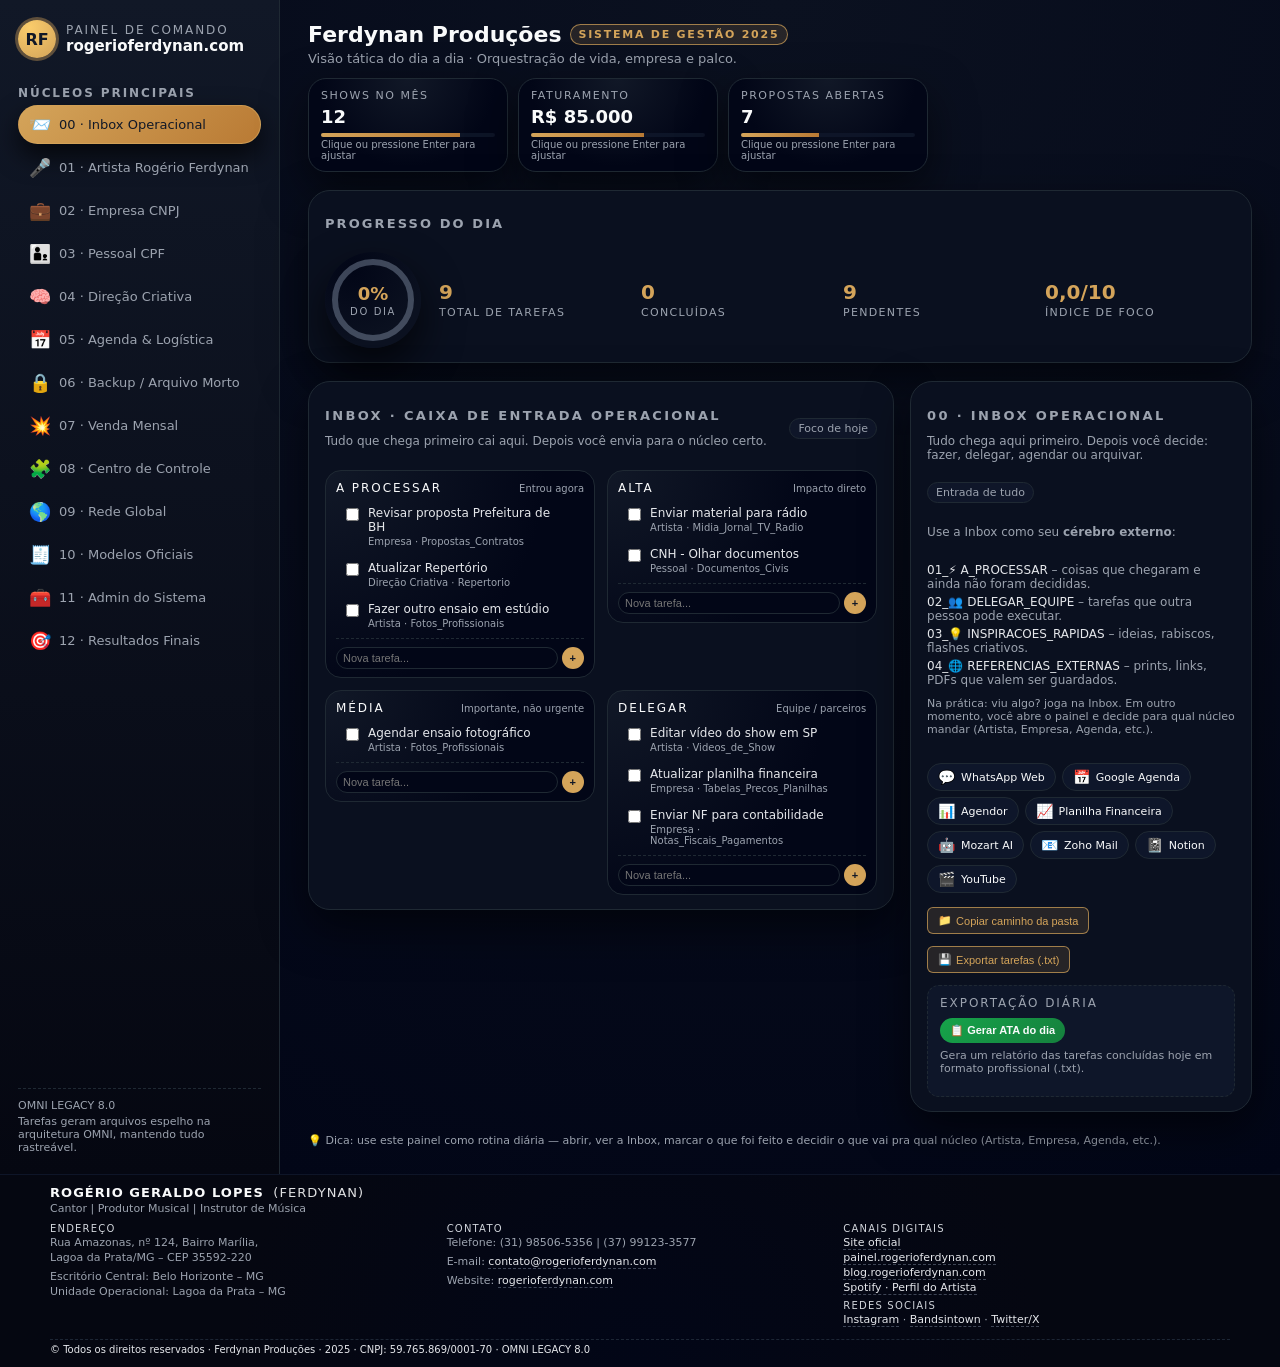
==== commit 5cea0e68: "Update index.html" ====
--- a/index.html
+++ b/index.html
@@ -1,4 +1,3 @@
-
 <!DOCTYPE html>
 <html lang="pt-BR">
 <head>
@@ -428,7 +427,7 @@
       background: rgba(15, 23, 42, 0.95);
     }
 
-    /* 🔥 INBOX RESPONSIVA - GRID, SEM SCROLL LATERAL */
+    /* INBOX RESPONSIVA */
     .columns {
       display: grid;
       grid-template-columns: repeat(auto-fit, minmax(230px, 1fr));
@@ -1790,7 +1789,33 @@
           '<p class="module-hint">' +
           "Na prática: viu algo? joga na Inbox. Em outro momento, você abre o painel e decide " +
           "para qual núcleo mandar (Artista, Empresa, Agenda, etc.)." +
-          "</p>"
+          "</p>" +
+          '<div class="module-links">' +
+          '<a href="https://web.whatsapp.com/" target="_blank" rel="noopener noreferrer" class="link-chip">' +
+          '<span class="emoji">💬</span><span>WhatsApp Web</span>' +
+          "</a>" +
+          '<a href="https://calendar.google.com/" target="_blank" rel="noopener noreferrer" class="link-chip">' +
+          '<span class="emoji">📅</span><span>Google Agenda</span>' +
+          "</a>" +
+          '<a href="https://web.agendor.com.br/entrar/" target="_blank" rel="noopener noreferrer" class="link-chip">' +
+          '<span class="emoji">📊</span><span>Agendor</span>' +
+          "</a>" +
+          '<a href="https://docs.google.com/spreadsheets/d/1iwtQoSlaRhUW115wmPv-7qYuslF4J5jcg41RzrgX7e4/edit" target="_blank" rel="noopener noreferrer" class="link-chip">' +
+          '<span class="emoji">📈</span><span>Planilha Financeira</span>' +
+          "</a>" +
+          '<a href="https://getmozart.ai/app" target="_blank" rel="noopener noreferrer" class="link-chip">' +
+          '<span class="emoji">🤖</span><span>Mozart AI</span>' +
+          "</a>" +
+          '<a href="https://mail.zoho.com/zm/" target="_blank" rel="noopener noreferrer" class="link-chip">' +
+          '<span class="emoji">📧</span><span>Zoho Mail</span>' +
+          "</a>" +
+          '<a href="https://www.notion.so/" target="_blank" rel="noopener noreferrer" class="link-chip">' +
+          '<span class="emoji">📓</span><span>Notion</span>' +
+          "</a>" +
+          '<a href="https://www.youtube.com/" target="_blank" rel="noopener noreferrer" class="link-chip">' +
+          '<span class="emoji">🎬</span><span>YouTube</span>' +
+          "</a>" +
+          "</div>"
       },
 
       artista: {
@@ -1800,11 +1825,26 @@
         body:
           "<p>Espelha a pasta <strong>01_🎤 ARTISTA_ROGERIO_FERDYNAN</strong> do seu sistema:</p>" +
           '<ul class="module-list">' +
-          '<li><span class="module-item-label">📸 Fotos_Profissionais</span></li>' +
-          '<li><span class="module-item-label">🎥 Videos_de_Show</span></li>' +
-          '<li><span class="module-item-label">🎵 Repertorio</span></li>' +
-          '<li><span class="module-item-label">🖼️ Divulgacao_Capas_Stories</span></li>' +
-          "</ul>"
+          '<li><span class="module-item-label">📸 Fotos_Profissionais</span> – estúdio, ao vivo, bastidores, com fãs.</li>' +
+          '<li><span class="module-item-label">🎥 Videos_de_Show</span> – RAW, edição, final, VS_Show, backups.</li>' +
+          '<li><span class="module-item-label">🎵 Repertorio</span> – setlists, letras, blocos temáticos, ensaios.</li>' +
+          '<li><span class="module-item-label">🖼️ Divulgacao_Capas_Stories</span> – feed, stories, capas, thumbnails.</li>' +
+          "</ul>" +
+          '<p class="module-hint">' +
+          "Quando uma tarefa é sobre <strong>imagem, repertório ou material artístico</strong>, " +
+          "ela nasce na Inbox, mas o arquivo final vive neste núcleo." +
+          "</p>" +
+          '<div class="module-links">' +
+          '<a href="https://artists.spotify.com/" target="_blank" rel="noopener noreferrer" class="link-chip">' +
+          '<span class="emoji">🎧</span><span>Spotify for Artists</span>' +
+          "</a>" +
+          '<a href="https://artists.bandsintown.com/" target="_blank" rel="noopener noreferrer" class="link-chip">' +
+          '<span class="emoji">📍</span><span>Bandsintown</span>' +
+          "</a>" +
+          '<a href="https://linkr.bio/rogerioferdynan" target="_blank" rel="noopener noreferrer" class="link-chip">' +
+          '<span class="emoji">🌐</span><span>Linkr.bio</span>' +
+          "</a>" +
+          "</div>"
       },
 
       empresa: {
@@ -1815,9 +1855,23 @@
           "<p>Espelha a pasta <strong>02_💼 EMPRESA_CNPJ_FERDYNAN_PRODUCOES</strong>:</p>" +
           '<ul class="module-list">' +
           '<li><span class="module-item-label">📄 Propostas_Contratos</span></li>' +
-          '<li><span class="module-item-label">💰 Notas_Fiscais_Pagamentos</span></li>' +
-          '<li><span class="module-item-label">🧾 CNPJ_Documentos_Oficiais</span></li>' +
-          "</ul>"
+          '<li><span class="module-item-label">💰 Notas_Fiscais_Pagamentos</span> – notas, relatórios, contas bancárias.</li>' +
+          '<li><span class="module-item-label">🧾 CNPJ_Documentos_Oficiais</span> – Receita Federal, certidões, calendário fiscal.</li>' +
+          '<li><span class="module-item-label">🏙️ Clientes_Prefeituras</span> – DDD37, outras cidades MG, Brasil, internacional.</li>' +
+          '<li><span class="module-item-label">📊 Tabelas_Precos_Planilhas</span> – business plan, planilhas de venda.</li>' +
+          "</ul>" +
+          '<p class="module-hint">' +
+          "Qualquer tarefa que envolve <strong>dinheiro, documento oficial ou prefeituras</strong> " +
+          "provavelmente pertence aqui." +
+          "</p>" +
+          '<div class="module-links">' +
+          '<a href="https://docs.google.com/document/d/1UWcL2O1QFVktAEf3T7p6tkLUzY2HRiNbmHDUpDPr1xA/edit" target="_blank" rel="noopener noreferrer" class="link-chip">' +
+          '<span class="emoji">📄</span><span>Contratos (Docs)</span>' +
+          "</a>" +
+          '<a href="https://docs.google.com/spreadsheets/d/1iwtQoSlaRhUW115wmPv-7qYuslF4J5jcg41RzrgX7e4/edit" target="_blank" rel="noopener noreferrer" class="link-chip">' +
+          '<span class="emoji">📊</span><span>Financeiro (Sheets)</span>' +
+          "</a>" +
+          "</div>"
       },
 
       pessoal: {
@@ -1829,6 +1883,7 @@
           '<ul class="module-list">' +
           '<li><span class="module-item-label">📜 Comprovantes_Declaracoes</span></li>' +
           '<li><span class="module-item-label">💊 Saude_Mental_Suplementacao</span></li>' +
+          '<li><span class="module-item-label">👦 Filho_Mikael</span></li>' +
           "</ul>"
       },
 
@@ -1841,7 +1896,26 @@
           '<ul class="module-list">' +
           '<li><span class="module-item-label">📢 Posts_Prontos</span></li>' +
           '<li><span class="module-item-label">🎬 Modelos_Reels</span></li>' +
-          "</ul>"
+          '<li><span class="module-item-label">🎧 Musicas_Em_Andamento</span></li>' +
+          "</ul>" +
+          '<p class="module-hint">' +
+          "Quando a tarefa é <strong>criar, refinar ou pensar conceito</strong>, " +
+          "ela provavelmente termina aqui." +
+          "</p>" +
+          '<div class="module-links">' +
+          '<a href="https://www.canva.com/pt_br/" target="_blank" rel="noopener noreferrer" class="link-chip">' +
+          '<span class="emoji">🎨</span><span>Canva</span>' +
+          "</a>" +
+          '<a href="https://commercepro.capcut.com/ai-video-generator-v2/result" target="_blank" rel="noopener noreferrer" class="link-chip">' +
+          '<span class="emoji">🎬</span><span>CapCut</span>' +
+          "</a>" +
+          '<a href="https://chatgpt.com/" target="_blank" rel="noopener noreferrer" class="link-chip">' +
+          '<span class="emoji">🤖</span><span>ChatGPT</span>' +
+          "</a>" +
+          '<a href="https://gemini.google.com/app" target="_blank" rel="noopener noreferrer" class="link-chip">' +
+          '<span class="emoji">🧠</span><span>Gemini</span>' +
+          "</a>" +
+          "</div>"
       },
 
       agenda: {
@@ -1853,7 +1927,15 @@
           '<ul class="module-list">' +
           '<li><span class="module-item-label">🎟️ Shows_Confirmados</span></li>' +
           '<li><span class="module-item-label">💬 Shows_Negociacao</span></li>' +
-          "</ul>"
+          "</ul>" +
+          '<div class="module-links">' +
+          '<a href="https://trello.com/" target="_blank" rel="noopener noreferrer" class="link-chip">' +
+          '<span class="emoji">📌</span><span>Trello</span>' +
+          "</a>" +
+          '<a href="https://web.whatsapp.com/" target="_blank" rel="noopener noreferrer" class="link-chip">' +
+          '<span class="emoji">💬</span><span>WhatsApp Web</span>' +
+          "</a>" +
+          "</div>"
       },
 
       backup: {
@@ -1864,7 +1946,9 @@
           "<p>Espelha a pasta <strong>06_🔒 BACKUP_ARQUIVO_MORTO</strong>:</p>" +
           '<ul class="module-list">' +
           '<li><span class="module-item-label">🕰️ Fotos_Antigas</span></li>' +
+          '<li><span class="module-item-label">🗞️ Campanhas_Encerradas_LogOff</span></li>' +
           '<li><span class="module-item-label">🗃️ Pastas_Antigas</span></li>' +
+          '<li><span class="module-item-label">📱 Prints_WhatsApp</span></li>' +
           "</ul>"
       },
 
@@ -1877,7 +1961,16 @@
           '<ul class="module-list">' +
           '<li><span class="module-item-label">📰 Cartazes_Atualizados</span></li>' +
           '<li><span class="module-item-label">📘 Portfolio_PDF</span></li>' +
-          "</ul>"
+          '<li><span class="module-item-label">💬 Texto_WhatsApp_Venda</span></li>' +
+          "</ul>" +
+          '<div class="module-links">' +
+          '<a href="https://b2bleads.com.br/" target="_blank" rel="noopener noreferrer" class="link-chip">' +
+          '<span class="emoji">📇</span><span>B2B Leads</span>' +
+          "</a>" +
+          '<a href="https://calculadora-freelae.web.app/" target="_blank" rel="noopener noreferrer" class="link-chip">' +
+          '<span class="emoji">🧮</span><span>Calculadora Freelancer</span>' +
+          "</a>" +
+          "</div>"
       },
 
       centro: {
@@ -1889,6 +1982,7 @@
           '<ul class="module-list">' +
           '<li><span class="module-item-label">🗺️ Mapa_Geral_Pastas</span></li>' +
           '<li><span class="module-item-label">🧾 Fluxos_Checklists</span></li>' +
+          '<li><span class="module-item-label">🔗 Integracoes_Estrategicas</span></li>' +
           "</ul>"
       },
 
@@ -1901,6 +1995,7 @@
           '<ul class="module-list">' +
           '<li><span class="module-item-label">🇺🇸 EUA_CANADA</span></li>' +
           '<li><span class="module-item-label">🇪🇺 EUROPA</span></li>' +
+          '<li><span class="module-item-label">🌎 LATAM</span></li>' +
           "</ul>"
       },
 
@@ -1913,6 +2008,8 @@
           '<ul class="module-list">' +
           '<li><span class="module-item-label">🧠 Apresentacoes</span></li>' +
           '<li><span class="module-item-label">📄 Docs</span></li>' +
+          '<li><span class="module-item-label">🖼️ Identidade_Visual</span></li>' +
+          '<li><span class="module-item-label">📊 Planilhas</span></li>' +
           "</ul>"
       },
 
@@ -1937,6 +2034,7 @@
           '<ul class="module-list">' +
           '<li><span class="module-item-label">💼 Clientes</span></li>' +
           '<li><span class="module-item-label">📰 Imprensa</span></li>' +
+          '<li><span class="module-item-label">📱 Social</span></li>' +
           "</ul>"
       }
     };
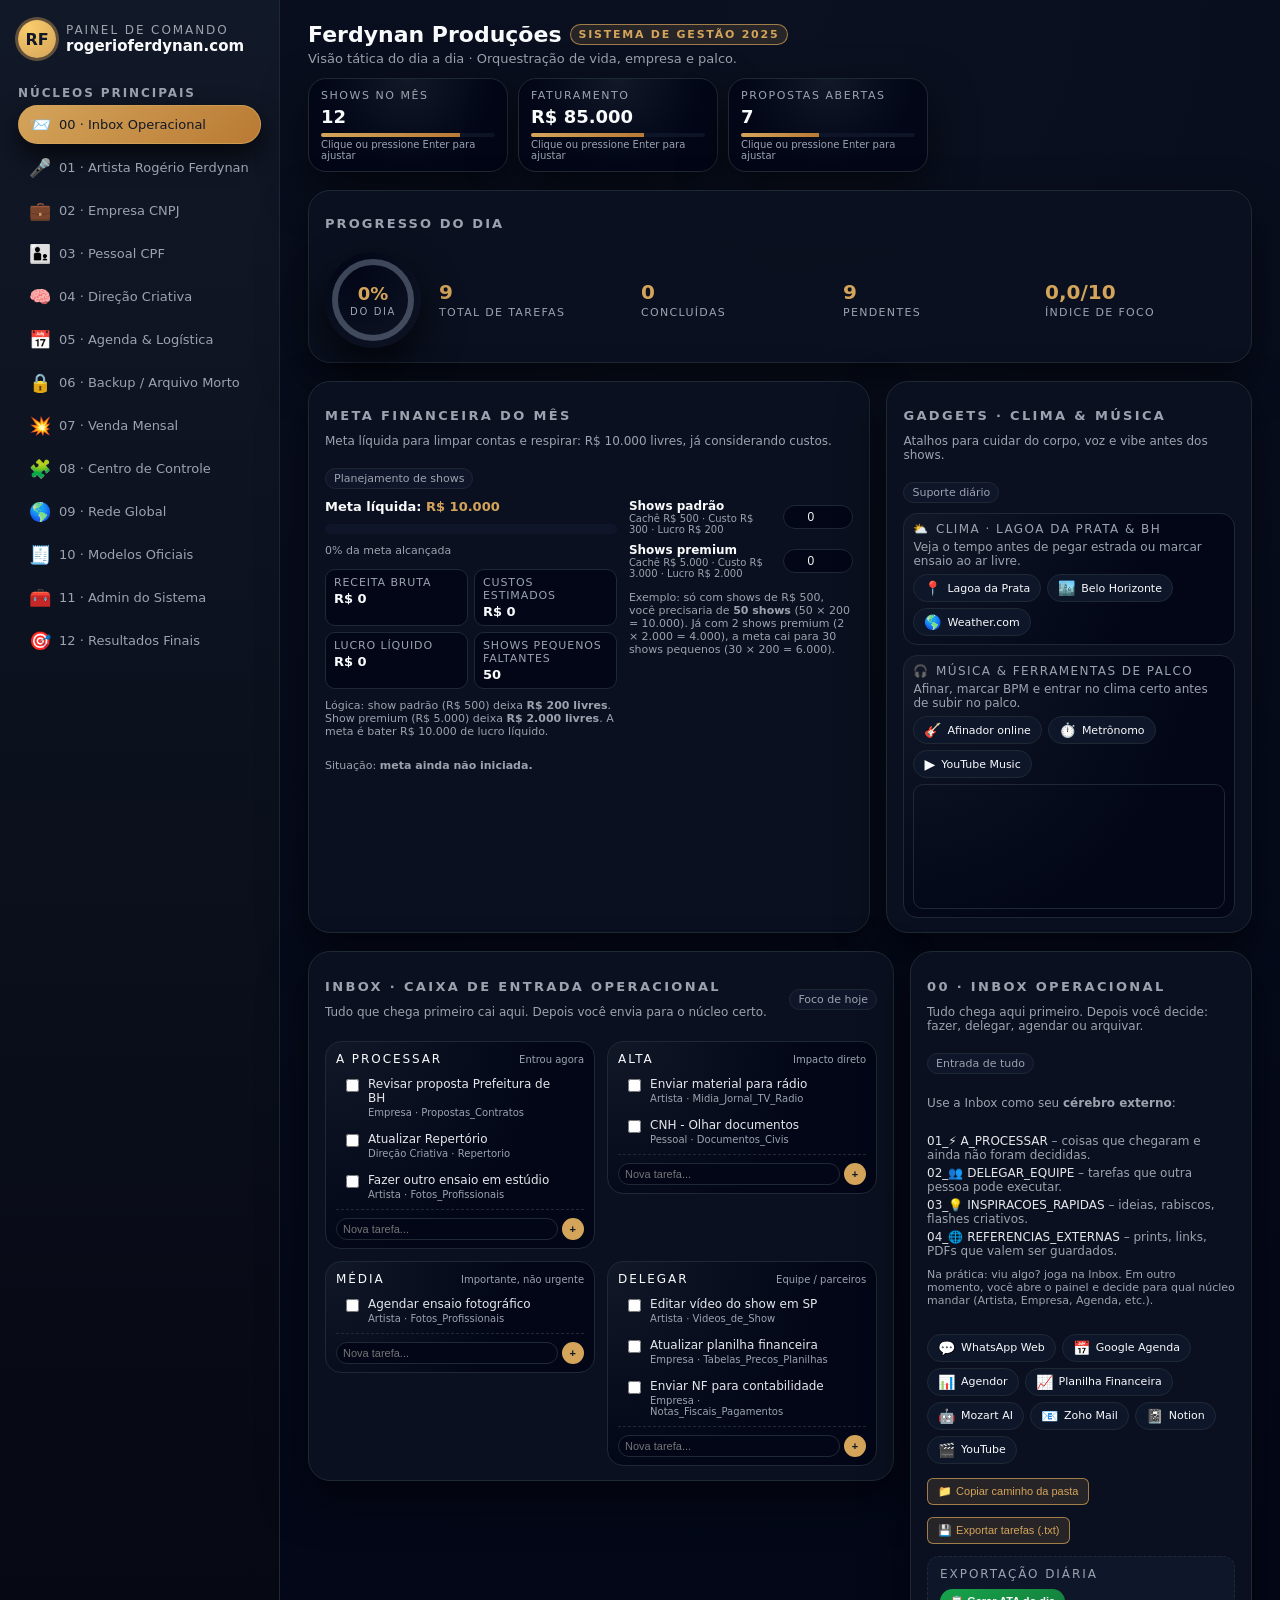
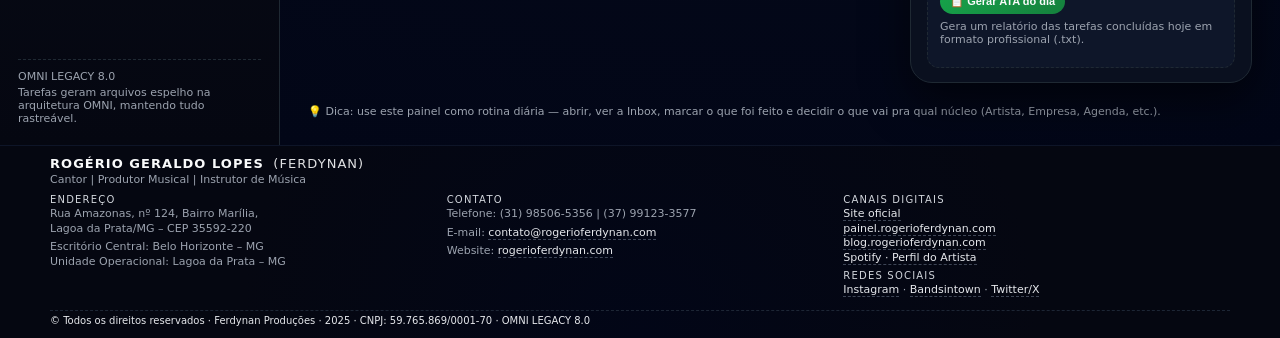
==== commit 1361d353: "Update index.html" ====
--- a/index.html
+++ b/index.html
@@ -1,3 +1,4 @@
+
 <!DOCTYPE html>
 <html lang="pt-BR">
 <head>
@@ -379,6 +380,196 @@
       letter-spacing: 0.12em;
     }
 
+    /* NOVO: seção meta financeira + gadgets */
+    .financial-and-gadgets {
+      display: grid;
+      grid-template-columns: minmax(0, 2fr) minmax(0, 1.3fr);
+      gap: 16px;
+      align-items: stretch;
+    }
+
+    .finance-grid {
+      display: grid;
+      grid-template-columns: minmax(0, 1.3fr) minmax(0, 1fr);
+      gap: 12px;
+      align-items: flex-start;
+    }
+
+    .finance-summary {
+      display: flex;
+      flex-direction: column;
+      gap: 6px;
+      font-size: 12px;
+    }
+
+    .finance-meta {
+      font-size: 13px;
+      font-weight: 600;
+    }
+
+    .finance-meta span {
+      color: var(--accent);
+    }
+
+    .finance-bar {
+      position: relative;
+      width: 100%;
+      height: 10px;
+      border-radius: 999px;
+      background: rgba(15, 23, 42, 0.95);
+      overflow: hidden;
+      margin-top: 4px;
+    }
+
+    .finance-bar-fill {
+      height: 100%;
+      width: 0%;
+      background: linear-gradient(90deg, #16a34a, #22c55e);
+      transition: width 0.3s ease;
+    }
+
+    .finance-bar-label {
+      font-size: 11px;
+      color: var(--muted);
+      margin-top: 4px;
+    }
+
+    .finance-numbers {
+      display: grid;
+      grid-template-columns: repeat(2, minmax(0, 1fr));
+      gap: 6px;
+      margin-top: 6px;
+    }
+
+    .finance-number-card {
+      border-radius: 10px;
+      border: 1px solid var(--border);
+      background: radial-gradient(circle at top, #020617, #020617 70%);
+      padding: 6px 8px;
+      font-size: 11px;
+    }
+
+    .finance-number-label {
+      color: var(--muted);
+      text-transform: uppercase;
+      letter-spacing: 0.08em;
+      margin-bottom: 2px;
+    }
+
+    .finance-number-value {
+      font-weight: 600;
+      font-size: 13px;
+    }
+
+    .finance-inputs {
+      font-size: 12px;
+      display: flex;
+      flex-direction: column;
+      gap: 8px;
+    }
+
+    .finance-input-row {
+      display: flex;
+      align-items: center;
+      gap: 8px;
+    }
+
+    .finance-input-label {
+      flex: 1;
+    }
+
+    .finance-input-label strong {
+      display: block;
+    }
+
+    .finance-input-label small {
+      display: block;
+      color: var(--muted);
+      font-size: 10px;
+    }
+
+    .finance-input-field {
+      width: 70px;
+      font-size: 12px;
+      padding: 4px 6px;
+      border-radius: 999px;
+      border: 1px solid var(--border);
+      background: #020617;
+      color: var(--text);
+      text-align: center;
+    }
+
+    .finance-input-field:focus-visible {
+      outline: 1px solid var(--accent);
+      border-color: var(--accent);
+    }
+
+    .finance-status {
+      font-size: 11px;
+      margin-top: 4px;
+      color: var(--muted);
+    }
+
+    .finance-status span {
+      font-weight: 600;
+    }
+
+    .finance-status--ok span {
+      color: #22c55e;
+    }
+
+    .finance-status--pending span {
+      color: #f97316;
+    }
+
+    .finance-status--zero span {
+      color: var(--muted);
+    }
+
+    .gadget-grid {
+      display: flex;
+      flex-direction: column;
+      gap: 10px;
+      font-size: 12px;
+    }
+
+    .gadget-card {
+      border-radius: 14px;
+      border: 1px solid var(--border);
+      background: radial-gradient(circle at top left, #111827, #020617 70%);
+      padding: 8px 9px;
+    }
+
+    .gadget-title {
+      font-size: 12px;
+      text-transform: uppercase;
+      letter-spacing: 0.12em;
+      color: var(--muted);
+      margin-bottom: 4px;
+      display: flex;
+      align-items: center;
+      gap: 6px;
+    }
+
+    .gadget-body {
+      font-size: 12px;
+      color: var(--muted);
+    }
+
+    .gadget-links {
+      margin-top: 6px;
+      display: flex;
+      flex-wrap: wrap;
+      gap: 6px;
+    }
+
+    .gadget-embed {
+      margin-top: 6px;
+      border-radius: 10px;
+      overflow: hidden;
+      border: 1px solid var(--border);
+    }
+
     .content {
       display: grid;
       grid-template-columns: minmax(0, 2.4fr) minmax(0, 1.4fr);
@@ -891,6 +1082,12 @@
       }
       .stats-row {
         justify-content: flex-start;
+      }
+      .financial-and-gadgets {
+        grid-template-columns: 1fr;
+      }
+      .finance-grid {
+        grid-template-columns: 1fr;
       }
     }
 
@@ -1152,6 +1349,202 @@
             </div>
           </div>
         </div>
+      </section>
+
+      <!-- NOVA SEÇÃO: META FINANCEIRA + GADGETS -->
+      <section class="financial-and-gadgets" aria-label="Meta financeira e utilidades">
+        <section class="panel" aria-labelledby="finance-title">
+          <div class="panel-header">
+            <div>
+              <h2 class="panel-title" id="finance-title">Meta financeira do mês</h2>
+              <p class="panel-subtitle">
+                Meta líquida para limpar contas e respirar: R$ 10.000 livres, já considerando custos.
+              </p>
+            </div>
+            <div class="pill">Planejamento de shows</div>
+          </div>
+
+          <div class="finance-grid">
+            <div class="finance-summary">
+              <div class="finance-meta">
+                Meta líquida: <span id="finance-meta">R$ 10.000</span>
+              </div>
+
+              <div class="finance-bar" aria-hidden="true">
+                <div class="finance-bar-fill" id="finance-bar-fill"></div>
+              </div>
+              <div class="finance-bar-label" id="finance-bar-label">
+                0% da meta alcançada
+              </div>
+
+              <div class="finance-numbers">
+                <div class="finance-number-card">
+                  <div class="finance-number-label">Receita bruta</div>
+                  <div class="finance-number-value" id="finance-bruto">R$ 0</div>
+                </div>
+                <div class="finance-number-card">
+                  <div class="finance-number-label">Custos estimados</div>
+                  <div class="finance-number-value" id="finance-custos">R$ 0</div>
+                </div>
+                <div class="finance-number-card">
+                  <div class="finance-number-label">Lucro líquido</div>
+                  <div class="finance-number-value" id="finance-liquido">R$ 0</div>
+                </div>
+                <div class="finance-number-card">
+                  <div class="finance-number-label">Shows pequenos faltantes</div>
+                  <div class="finance-number-value" id="finance-faltam-shows">0</div>
+                </div>
+              </div>
+
+              <p class="module-hint">
+                Lógica: show padrão (R$ 500) deixa <strong>R$ 200 livres</strong>. Show premium
+                (R$ 5.000) deixa <strong>R$ 2.000 livres</strong>. A meta é bater R$ 10.000 de lucro líquido.
+              </p>
+
+              <p class="finance-status finance-status--zero" id="finance-status">
+                Situação: <span>meta ainda não iniciada.</span>
+              </p>
+            </div>
+
+            <div class="finance-inputs" aria-label="Configuração de shows para meta financeira">
+              <div class="finance-input-row">
+                <div class="finance-input-label">
+                  <strong>Shows padrão</strong>
+                  <small>Cachê R$ 500 · Custo R$ 300 · Lucro R$ 200</small>
+                </div>
+                <input
+                  type="number"
+                  id="shows-pequenos"
+                  class="finance-input-field"
+                  min="0"
+                  step="1"
+                  value="0"
+                  aria-label="Quantidade de shows padrão no mês"
+                />
+              </div>
+
+              <div class="finance-input-row">
+                <div class="finance-input-label">
+                  <strong>Shows premium</strong>
+                  <small>Cachê R$ 5.000 · Custo R$ 3.000 · Lucro R$ 2.000</small>
+                </div>
+                <input
+                  type="number"
+                  id="shows-grandes"
+                  class="finance-input-field"
+                  min="0"
+                  step="1"
+                  value="0"
+                  aria-label="Quantidade de shows premium no mês"
+                />
+              </div>
+
+              <p class="module-hint">
+                Exemplo: só com shows de R$ 500, você precisaria de
+                <strong>50 shows</strong> (50 × 200 = 10.000). Já com 2 shows premium (2 × 2.000 = 4.000),
+                a meta cai para 30 shows pequenos (30 × 200 = 6.000).
+              </p>
+            </div>
+          </div>
+        </section>
+
+        <aside class="panel panel-gadgets" aria-label="Gadgets rápidos">
+          <div class="panel-header">
+            <div>
+              <h2 class="panel-title">Gadgets · Clima & Música</h2>
+              <p class="panel-subtitle">
+                Atalhos para cuidar do corpo, voz e vibe antes dos shows.
+              </p>
+            </div>
+            <div class="pill">Suporte diário</div>
+          </div>
+
+          <div class="gadget-grid">
+            <div class="gadget-card">
+              <div class="gadget-title">
+                <span aria-hidden="true">⛅</span>
+                Clima · Lagoa da Prata & BH
+              </div>
+              <div class="gadget-body">
+                Veja o tempo antes de pegar estrada ou marcar ensaio ao ar livre.
+                <div class="gadget-links">
+                  <a
+                    href="https://www.climatempo.com.br/previsao-do-tempo/cidade/330/lagoadaprata-mg"
+                    target="_blank"
+                    rel="noopener noreferrer"
+                    class="link-chip"
+                  >
+                    <span class="emoji">📍</span><span>Lagoa da Prata</span>
+                  </a>
+                  <a
+                    href="https://www.climatempo.com.br/previsao-do-tempo/cidade/321/belohorizonte-mg"
+                    target="_blank"
+                    rel="noopener noreferrer"
+                    class="link-chip"
+                  >
+                    <span class="emoji">🏙️</span><span>Belo Horizonte</span>
+                  </a>
+                  <a
+                    href="https://weather.com/"
+                    target="_blank"
+                    rel="noopener noreferrer"
+                    class="link-chip"
+                  >
+                    <span class="emoji">🌎</span><span>Weather.com</span>
+                  </a>
+                </div>
+              </div>
+            </div>
+
+            <div class="gadget-card">
+              <div class="gadget-title">
+                <span aria-hidden="true">🎧</span>
+                Música & Ferramentas de palco
+              </div>
+              <div class="gadget-body">
+                Afinar, marcar BPM e entrar no clima certo antes de subir no palco.
+                <div class="gadget-links">
+                  <a
+                    href="https://tuner.ninja/"
+                    target="_blank"
+                    rel="noopener noreferrer"
+                    class="link-chip"
+                  >
+                    <span class="emoji">🎸</span><span>Afinador online</span>
+                  </a>
+                  <a
+                    href="https://www.flutetunes.com/metronome/"
+                    target="_blank"
+                    rel="noopener noreferrer"
+                    class="link-chip"
+                  >
+                    <span class="emoji">⏱️</span><span>Metrônomo</span>
+                  </a>
+                  <a
+                    href="https://music.youtube.com/"
+                    target="_blank"
+                    rel="noopener noreferrer"
+                    class="link-chip"
+                  >
+                    <span class="emoji">▶️</span><span>YouTube Music</span>
+                  </a>
+                </div>
+                <div class="gadget-embed" aria-label="Player do Spotify">
+                  <iframe
+                    style="border-radius:0; width:100%; height:120px;"
+                    src="https://open.spotify.com/embed/artist/570xnV2TU8QMAZGFDpVf5E"
+                    width="100%"
+                    height="120"
+                    frameborder="0"
+                    allowfullscreen=""
+                    allow="autoplay; clipboard-write; encrypted-media; fullscreen; picture-in-picture"
+                    loading="lazy"
+                  ></iframe>
+                </div>
+              </div>
+            </div>
+          </div>
+        </aside>
       </section>
 
       <section class="content" aria-label="Inbox e núcleo selecionado">
@@ -2297,6 +2690,92 @@
       }, 3000);
     }
 
+    /* META FINANCEIRA */
+    function updateFinanceWidget() {
+      const META_LIQUIDA = 10000;
+      const NET_SMALL = 200;   // 500 - 300
+      const NET_BIG = 2000;    // 5000 - 3000
+      const GROSS_SMALL = 500;
+      const COST_SMALL = 300;
+      const GROSS_BIG = 5000;
+      const COST_BIG = 3000;
+
+      const inputSmall = document.getElementById("shows-pequenos");
+      const inputBig = document.getElementById("shows-grandes");
+
+      if (!inputSmall || !inputBig) return;
+
+      const qSmall = Math.max(0, parseInt(inputSmall.value, 10) || 0);
+      const qBig = Math.max(0, parseInt(inputBig.value, 10) || 0);
+
+      const bruto = qSmall * GROSS_SMALL + qBig * GROSS_BIG;
+      const custos = qSmall * COST_SMALL + qBig * COST_BIG;
+      const liquido = bruto - custos;
+
+      const pct = META_LIQUIDA > 0 ? Math.min(120, (liquido / META_LIQUIDA) * 100) : 0;
+
+      const faltam = liquido >= META_LIQUIDA
+        ? 0
+        : Math.ceil((META_LIQUIDA - liquido) / NET_SMALL);
+
+      const brutoEl = document.getElementById("finance-bruto");
+      const custosEl = document.getElementById("finance-custos");
+      const liquidoEl = document.getElementById("finance-liquido");
+      const faltamEl = document.getElementById("finance-faltam-shows");
+      const barFill = document.getElementById("finance-bar-fill");
+      const barLabel = document.getElementById("finance-bar-label");
+      const statusEl = document.getElementById("finance-status");
+
+      function formatBRL(v) {
+        return "R$ " + v.toLocaleString("pt-BR");
+      }
+
+      if (brutoEl) brutoEl.textContent = formatBRL(bruto);
+      if (custosEl) custosEl.textContent = formatBRL(custos);
+      if (liquidoEl) liquidoEl.textContent = formatBRL(Math.max(liquido, 0));
+      if (faltamEl) faltamEl.textContent = String(Math.max(faltam, 0));
+      if (barFill) barFill.style.width = Math.max(0, pct) + "%";
+      if (barLabel) {
+        const safePct = META_LIQUIDA > 0 ? Math.max(0, Math.min(100, Math.round((liquido / META_LIQUIDA) * 100))) : 0;
+        barLabel.textContent = safePct + "% da meta alcançada";
+      }
+
+      if (statusEl) {
+        statusEl.classList.remove("finance-status--ok", "finance-status--pending", "finance-status--zero");
+
+        if (liquido <= 0 && qSmall === 0 && qBig === 0) {
+          statusEl.classList.add("finance-status--zero");
+          statusEl.innerHTML = 'Situação: <span>meta ainda não iniciada.</span>';
+        } else if (liquido >= META_LIQUIDA) {
+          statusEl.classList.add("finance-status--ok");
+          statusEl.innerHTML = 'Situação: <span>meta batida! Você já tem ' +
+            formatBRL(liquido) +
+            ' livres.</span>';
+        } else {
+          statusEl.classList.add("finance-status--pending");
+          statusEl.innerHTML =
+            'Situação: <span>faltam ' +
+            formatBRL(Math.max(META_LIQUIDA - liquido, 0)) +
+            ' de lucro líquido</span> — equivalente a ' +
+            Math.max(faltam, 0) +
+            ' shows padrão (R$ 500) se não vender mais premium.';
+        }
+      }
+    }
+
+    function setupFinanceWidget() {
+      const inputSmall = document.getElementById("shows-pequenos");
+      const inputBig = document.getElementById("shows-grandes");
+      if (!inputSmall || !inputBig) return;
+
+      ["input", "change"].forEach(function (ev) {
+        inputSmall.addEventListener(ev, updateFinanceWidget);
+        inputBig.addEventListener(ev, updateFinanceWidget);
+      });
+
+      updateFinanceWidget();
+    }
+
     function init() {
       renderStats();
       setupStatsEditing();
@@ -2304,6 +2783,7 @@
       setupSidebar();
       renderModule("inbox");
       updateProgressDashboard();
+      setupFinanceWidget();
 
       const copyBtn = document.getElementById("copy-folder-btn");
       const exportTasksBtn = document.getElementById("export-tasks-btn");
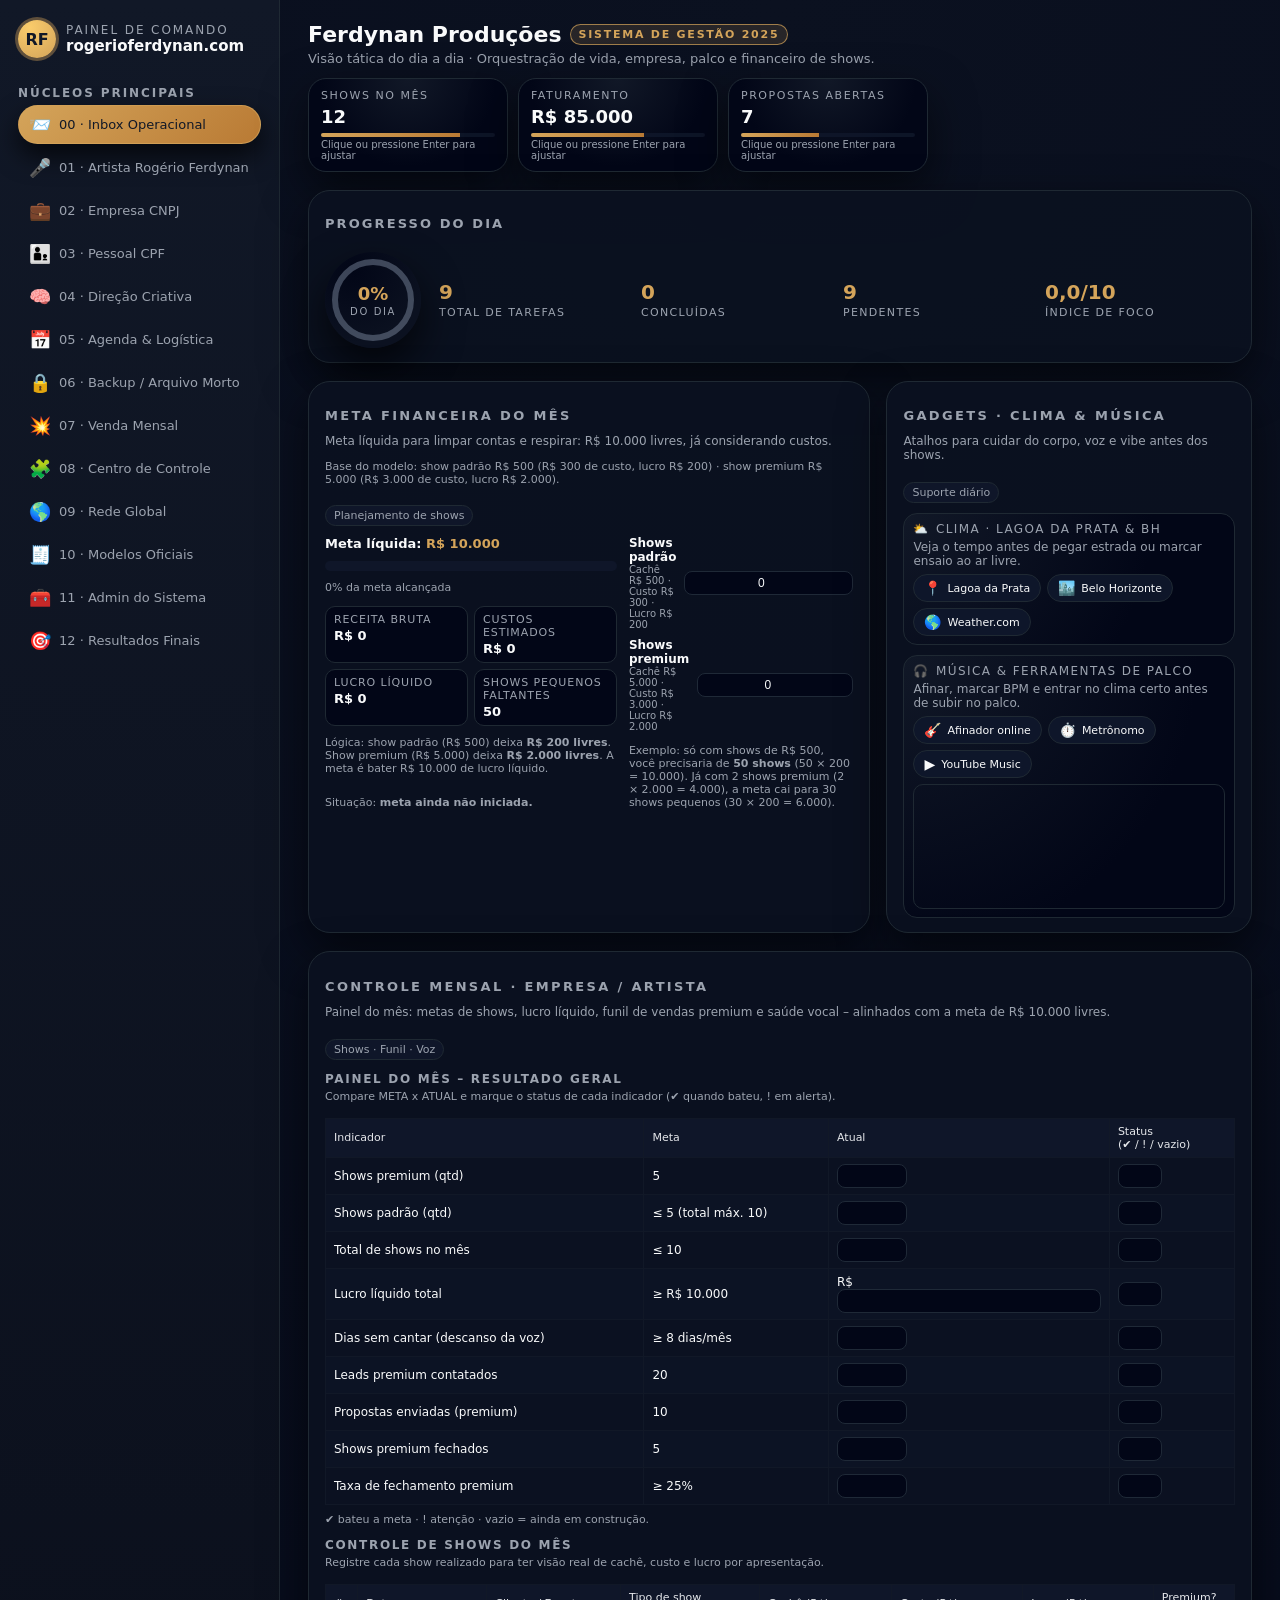
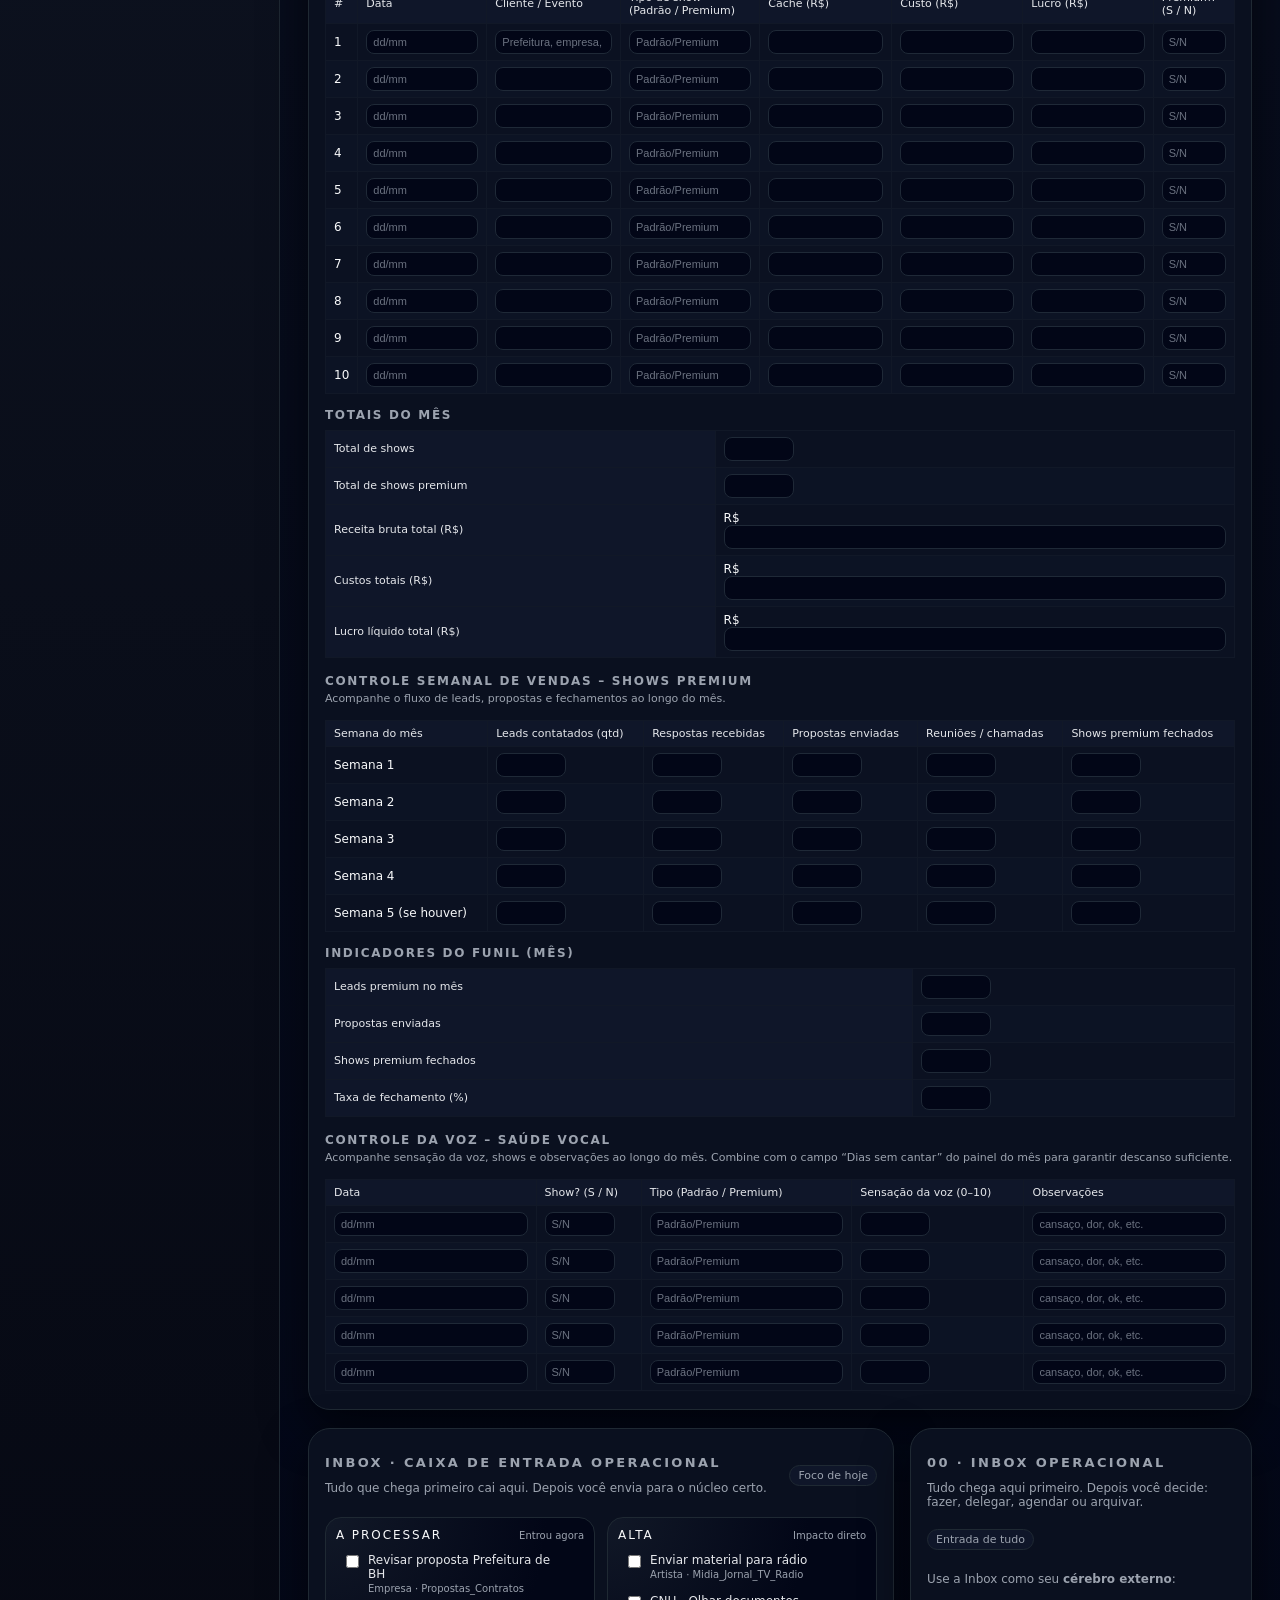
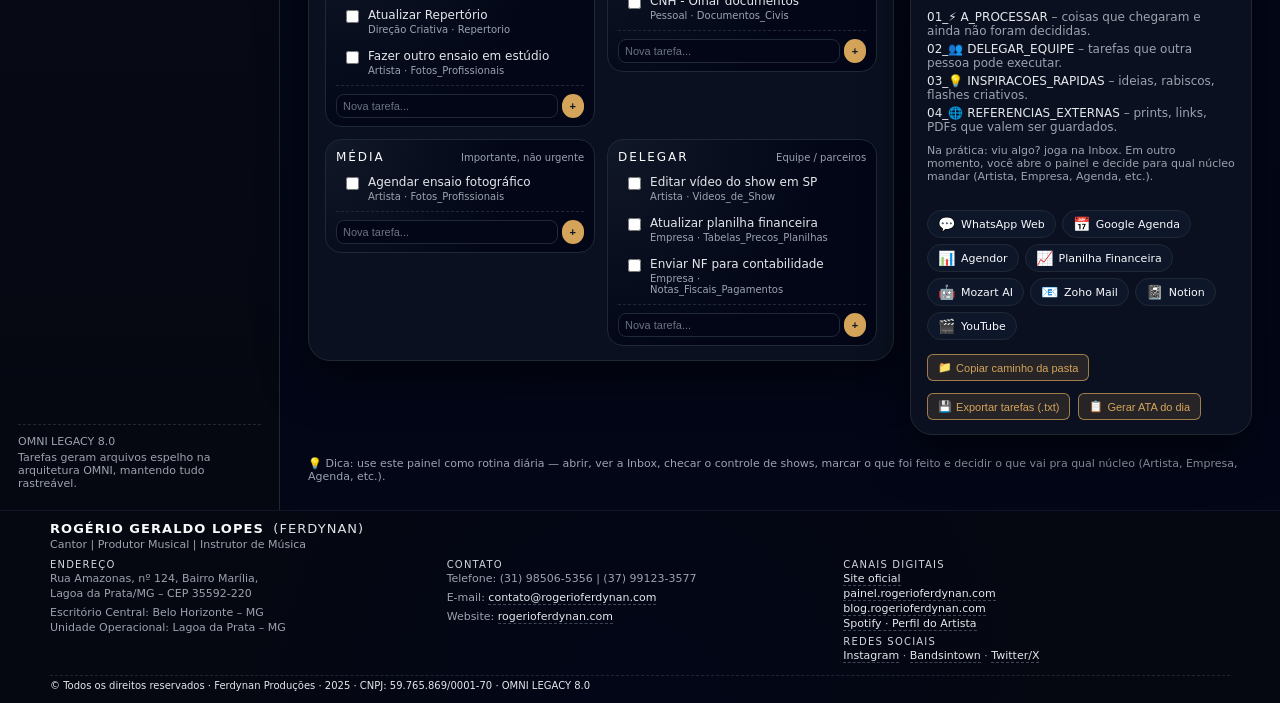
==== commit 4763276c: "Update index.html" ====
--- a/index.html
+++ b/index.html
@@ -3,9 +3,9 @@
 <html lang="pt-BR">
 <head>
   <meta charset="UTF-8" />
-  <title>Painel Ferdynan - Sistema de Gestão</title>
+  <title>Painel Ferdynan - Sistema de Gestão + Controle de Shows</title>
   <meta name="viewport" content="width=device-width, initial-scale=1.0" />
-  <meta name="description" content="Painel de gestão OMNI LEGACY de Rogério Ferdynan: vida, empresa, palco e sistema de arquivos integrados." />
+  <meta name="description" content="Painel de gestão OMNI LEGACY de Rogério Ferdynan: vida, empresa, palco, financeiro de shows e saúde vocal integrados." />
   <style>
     :root {
       --bg: #050711;
@@ -380,7 +380,7 @@
       letter-spacing: 0.12em;
     }
 
-    /* NOVO: seção meta financeira + gadgets */
+    /* META FINANCEIRA + GADGETS */
     .financial-and-gadgets {
       display: grid;
       grid-template-columns: minmax(0, 2fr) minmax(0, 1.3fr);
@@ -570,13 +570,7 @@
       border: 1px solid var(--border);
     }
 
-    .content {
-      display: grid;
-      grid-template-columns: minmax(0, 2.4fr) minmax(0, 1.4fr);
-      gap: 16px;
-      align-items: flex-start;
-    }
-
+    /* PAINEL MENSAL (SHOWS, FUNIL, VOZ) */
     .panel {
       background: rgba(11, 17, 31, 0.97);
       border-radius: var(--radius-xl);
@@ -606,6 +600,12 @@
       font-size: 12px;
       color: var(--muted);
       margin-top: 2px;
+    }
+
+    .panel-tagline {
+      font-size: 11px;
+      color: var(--muted);
+      margin-top: 4px;
     }
 
     .pill {
@@ -618,7 +618,119 @@
       background: rgba(15, 23, 42, 0.95);
     }
 
-    /* INBOX RESPONSIVA */
+    /* TABELAS DO CONTROLE MENSAL */
+    .monthly-block {
+      margin-top: 8px;
+    }
+
+    .monthly-block-title {
+      font-size: 12px;
+      text-transform: uppercase;
+      letter-spacing: 0.14em;
+      color: var(--muted);
+      margin: 12px 0 4px;
+    }
+
+    .monthly-block-note {
+      font-size: 11px;
+      color: var(--muted);
+      margin-top: 4px;
+    }
+
+    .monthly-table-wrapper {
+      width: 100%;
+      overflow-x: auto;
+      padding-bottom: 4px;
+    }
+
+    .monthly-table-wrapper::-webkit-scrollbar {
+      height: 6px;
+    }
+
+    .monthly-table-wrapper::-webkit-scrollbar-track {
+      background: rgba(15, 23, 42, 0.8);
+      border-radius: 999px;
+    }
+
+    .monthly-table-wrapper::-webkit-scrollbar-thumb {
+      background: var(--accent);
+      border-radius: 999px;
+    }
+
+    .monthly-table {
+      border-collapse: collapse;
+      width: 100%;
+      min-width: 620px;
+      margin-top: 4px;
+      font-size: 12px;
+    }
+
+    .monthly-table th,
+    .monthly-table td {
+      border: 1px solid #111827;
+      padding: 6px 8px;
+      text-align: left;
+    }
+
+    .monthly-table th {
+      background: rgba(15, 23, 42, 0.95);
+      font-weight: 500;
+      color: #e5e7eb;
+      font-size: 11px;
+    }
+
+    .monthly-table tbody tr:nth-child(even) td {
+      background: rgba(15, 23, 42, 0.5);
+    }
+
+    .monthly-table tbody tr:nth-child(odd) td {
+      background: rgba(15, 23, 42, 0.25);
+    }
+
+    .center {
+      text-align: center;
+    }
+
+    /* Inputs globais (inclui os das tabelas) */
+    input[type="text"],
+    input[type="number"] {
+      width: 100%;
+      box-sizing: border-box;
+      padding: 4px 6px;
+      border-radius: 8px;
+      border: 1px solid #1f2937;
+      background: #020617;
+      color: var(--text);
+      font-size: 12px;
+    }
+
+    input[type="number"]::-webkit-inner-spin-button,
+    input[type="number"]::-webkit-outer-spin-button {
+      height: auto;
+    }
+
+    input::placeholder {
+      color: #6b7280;
+      font-size: 11px;
+    }
+
+    .small-input {
+      max-width: 70px;
+    }
+
+    .status-box {
+      max-width: 44px;
+      text-align: center;
+    }
+
+    /* LAYOUT INBOX + MÓDULO */
+    .content {
+      display: grid;
+      grid-template-columns: minmax(0, 2.4fr) minmax(0, 1.4fr);
+      gap: 16px;
+      align-items: flex-start;
+    }
+
     .columns {
       display: grid;
       grid-template-columns: repeat(auto-fit, minmax(230px, 1fr));
@@ -702,6 +814,7 @@
       margin-top: 2px;
       cursor: pointer;
       flex-shrink: 0;
+      width: auto;
     }
 
     .task-text {
@@ -1079,9 +1192,6 @@
       }
       .content {
         grid-template-columns: 1fr;
-      }
-      .stats-row {
-        justify-content: flex-start;
       }
       .financial-and-gadgets {
         grid-template-columns: 1fr;
@@ -1234,13 +1344,14 @@
     </aside>
 
     <main class="main" role="main">
+      <!-- CABEÇALHO PRINCIPAL -->
       <header class="main-header">
         <div class="title-block">
           <h1>
             Ferdynan Produções
             <span class="badge">Sistema de Gestão 2025</span>
           </h1>
-          <p>Visão tática do dia a dia · Orquestração de vida, empresa e palco.</p>
+          <p>Visão tática do dia a dia · Orquestração de vida, empresa, palco e financeiro de shows.</p>
         </div>
 
         <div class="stats-row" aria-label="Indicadores principais">
@@ -1289,6 +1400,7 @@
         </div>
       </header>
 
+      <!-- PROGRESSO DO DIA -->
       <section class="progress-dashboard" aria-labelledby="progresso-dia-titulo">
         <div class="progress-header">
           <h2 class="progress-title" id="progresso-dia-titulo">Progresso do dia</h2>
@@ -1351,7 +1463,7 @@
         </div>
       </section>
 
-      <!-- NOVA SEÇÃO: META FINANCEIRA + GADGETS -->
+      <!-- META FINANCEIRA + GADGETS -->
       <section class="financial-and-gadgets" aria-label="Meta financeira e utilidades">
         <section class="panel" aria-labelledby="finance-title">
           <div class="panel-header">
@@ -1359,6 +1471,9 @@
               <h2 class="panel-title" id="finance-title">Meta financeira do mês</h2>
               <p class="panel-subtitle">
                 Meta líquida para limpar contas e respirar: R$ 10.000 livres, já considerando custos.
+              </p>
+              <p class="panel-tagline">
+                Base do modelo: show padrão R$ 500 (R$ 300 de custo, lucro R$ 200) · show premium R$ 5.000 (R$ 3.000 de custo, lucro R$ 2.000).
               </p>
             </div>
             <div class="pill">Planejamento de shows</div>
@@ -1547,6 +1662,407 @@
         </aside>
       </section>
 
+      <!-- AQUI ENTRA O CONTROLE MENSAL (PAINEL DO MÊS + SHOWS + FUNIL + VOZ) -->
+      <section class="panel" aria-label="Controle de Shows, Metas e Saúde Vocal">
+        <div class="panel-header">
+          <div>
+            <h2 class="panel-title">Controle Mensal · Empresa / Artista</h2>
+            <p class="panel-subtitle">
+              Painel do mês: metas de shows, lucro líquido, funil de vendas premium e saúde vocal –
+              alinhados com a meta de R$ 10.000 livres.
+            </p>
+          </div>
+          <div class="pill">Shows · Funil · Voz</div>
+        </div>
+
+        <!-- PAINEL DO MÊS -->
+        <div class="monthly-block">
+          <h3 class="monthly-block-title">Painel do mês – Resultado geral</h3>
+          <p class="monthly-block-note">
+            Compare META x ATUAL e marque o status de cada indicador (✔ quando bateu, ! em alerta).
+          </p>
+
+          <div class="monthly-table-wrapper">
+            <table class="monthly-table">
+              <thead>
+                <tr>
+                  <th>Indicador</th>
+                  <th>Meta</th>
+                  <th>Atual</th>
+                  <th class="center">Status<br>(✔ / ! / vazio)</th>
+                </tr>
+              </thead>
+              <tbody>
+                <tr>
+                  <td>Shows premium (qtd)</td>
+                  <td>5</td>
+                  <td><input type="number" min="0" class="small-input" /></td>
+                  <td class="center"><input type="text" class="status-box" /></td>
+                </tr>
+                <tr>
+                  <td>Shows padrão (qtd)</td>
+                  <td>≤ 5 (total máx. 10)</td>
+                  <td><input type="number" min="0" class="small-input" /></td>
+                  <td class="center"><input type="text" class="status-box" /></td>
+                </tr>
+                <tr>
+                  <td>Total de shows no mês</td>
+                  <td>≤ 10</td>
+                  <td><input type="number" min="0" class="small-input" /></td>
+                  <td class="center"><input type="text" class="status-box" /></td>
+                </tr>
+                <tr>
+                  <td>Lucro líquido total</td>
+                  <td>≥ R$ 10.000</td>
+                  <td>R$ <input type="number" min="0" step="0.01" /></td>
+                  <td class="center"><input type="text" class="status-box" /></td>
+                </tr>
+                <tr>
+                  <td>Dias sem cantar (descanso da voz)</td>
+                  <td>≥ 8 dias/mês</td>
+                  <td><input type="number" min="0" class="small-input" /></td>
+                  <td class="center"><input type="text" class="status-box" /></td>
+                </tr>
+                <tr>
+                  <td>Leads premium contatados</td>
+                  <td>20</td>
+                  <td><input type="number" min="0" class="small-input" /></td>
+                  <td class="center"><input type="text" class="status-box" /></td>
+                </tr>
+                <tr>
+                  <td>Propostas enviadas (premium)</td>
+                  <td>10</td>
+                  <td><input type="number" min="0" class="small-input" /></td>
+                  <td class="center"><input type="text" class="status-box" /></td>
+                </tr>
+                <tr>
+                  <td>Shows premium fechados</td>
+                  <td>5</td>
+                  <td><input type="number" min="0" class="small-input" /></td>
+                  <td class="center"><input type="text" class="status-box" /></td>
+                </tr>
+                <tr>
+                  <td>Taxa de fechamento premium</td>
+                  <td>≥ 25%</td>
+                  <td><input type="number" min="0" max="100" class="small-input" /></td>
+                  <td class="center"><input type="text" class="status-box" /></td>
+                </tr>
+              </tbody>
+            </table>
+          </div>
+
+          <p class="monthly-block-note">
+            ✔ bateu a meta · ! atenção · vazio = ainda em construção.
+          </p>
+        </div>
+
+        <!-- CONTROLE DE SHOWS DO MÊS -->
+        <div class="monthly-block">
+          <h3 class="monthly-block-title">Controle de shows do mês</h3>
+          <p class="monthly-block-note">
+            Registre cada show realizado para ter visão real de cachê, custo e lucro por apresentação.
+          </p>
+
+          <div class="monthly-table-wrapper">
+            <table class="monthly-table">
+              <thead>
+                <tr>
+                  <th>#</th>
+                  <th>Data</th>
+                  <th>Cliente / Evento</th>
+                  <th>Tipo de show<br />(Padrão / Premium)</th>
+                  <th>Cachê (R$)</th>
+                  <th>Custo (R$)</th>
+                  <th>Lucro (R$)</th>
+                  <th>Premium?<br />(S / N)</th>
+                </tr>
+              </thead>
+              <tbody>
+                <!-- 10 linhas para até 10 shows -->
+                <tr>
+                  <td>1</td>
+                  <td><input type="text" placeholder="dd/mm" /></td>
+                  <td><input type="text" placeholder="Prefeitura, empresa, etc." /></td>
+                  <td><input type="text" placeholder="Padrão/Premium" /></td>
+                  <td><input type="number" min="0" step="0.01" /></td>
+                  <td><input type="number" min="0" step="0.01" /></td>
+                  <td><input type="number" min="0" step="0.01" /></td>
+                  <td><input type="text" class="small-input" placeholder="S/N" /></td>
+                </tr>
+                <tr>
+                  <td>2</td>
+                  <td><input type="text" placeholder="dd/mm" /></td>
+                  <td><input type="text" /></td>
+                  <td><input type="text" placeholder="Padrão/Premium" /></td>
+                  <td><input type="number" min="0" step="0.01" /></td>
+                  <td><input type="number" min="0" step="0.01" /></td>
+                  <td><input type="number" min="0" step="0.01" /></td>
+                  <td><input type="text" class="small-input" placeholder="S/N" /></td>
+                </tr>
+                <tr>
+                  <td>3</td>
+                  <td><input type="text" placeholder="dd/mm" /></td>
+                  <td><input type="text" /></td>
+                  <td><input type="text" placeholder="Padrão/Premium" /></td>
+                  <td><input type="number" min="0" step="0.01" /></td>
+                  <td><input type="number" min="0" step="0.01" /></td>
+                  <td><input type="number" min="0" step="0.01" /></td>
+                  <td><input type="text" class="small-input" placeholder="S/N" /></td>
+                </tr>
+                <tr>
+                  <td>4</td>
+                  <td><input type="text" placeholder="dd/mm" /></td>
+                  <td><input type="text" /></td>
+                  <td><input type="text" placeholder="Padrão/Premium" /></td>
+                  <td><input type="number" min="0" step="0.01" /></td>
+                  <td><input type="number" min="0" step="0.01" /></td>
+                  <td><input type="number" min="0" step="0.01" /></td>
+                  <td><input type="text" class="small-input" placeholder="S/N" /></td>
+                </tr>
+                <tr>
+                  <td>5</td>
+                  <td><input type="text" placeholder="dd/mm" /></td>
+                  <td><input type="text" /></td>
+                  <td><input type="text" placeholder="Padrão/Premium" /></td>
+                  <td><input type="number" min="0" step="0.01" /></td>
+                  <td><input type="number" min="0" step="0.01" /></td>
+                  <td><input type="number" min="0" step="0.01" /></td>
+                  <td><input type="text" class="small-input" placeholder="S/N" /></td>
+                </tr>
+                <tr>
+                  <td>6</td>
+                  <td><input type="text" placeholder="dd/mm" /></td>
+                  <td><input type="text" /></td>
+                  <td><input type="text" placeholder="Padrão/Premium" /></td>
+                  <td><input type="number" min="0" step="0.01" /></td>
+                  <td><input type="number" min="0" step="0.01" /></td>
+                  <td><input type="number" min="0" step="0.01" /></td>
+                  <td><input type="text" class="small-input" placeholder="S/N" /></td>
+                </tr>
+                <tr>
+                  <td>7</td>
+                  <td><input type="text" placeholder="dd/mm" /></td>
+                  <td><input type="text" /></td>
+                  <td><input type="text" placeholder="Padrão/Premium" /></td>
+                  <td><input type="number" min="0" step="0.01" /></td>
+                  <td><input type="number" min="0" step="0.01" /></td>
+                  <td><input type="number" min="0" step="0.01" /></td>
+                  <td><input type="text" class="small-input" placeholder="S/N" /></td>
+                </tr>
+                <tr>
+                  <td>8</td>
+                  <td><input type="text" placeholder="dd/mm" /></td>
+                  <td><input type="text" /></td>
+                  <td><input type="text" placeholder="Padrão/Premium" /></td>
+                  <td><input type="number" min="0" step="0.01" /></td>
+                  <td><input type="number" min="0" step="0.01" /></td>
+                  <td><input type="number" min="0" step="0.01" /></td>
+                  <td><input type="text" class="small-input" placeholder="S/N" /></td>
+                </tr>
+                <tr>
+                  <td>9</td>
+                  <td><input type="text" placeholder="dd/mm" /></td>
+                  <td><input type="text" /></td>
+                  <td><input type="text" placeholder="Padrão/Premium" /></td>
+                  <td><input type="number" min="0" step="0.01" /></td>
+                  <td><input type="number" min="0" step="0.01" /></td>
+                  <td><input type="number" min="0" step="0.01" /></td>
+                  <td><input type="text" class="small-input" placeholder="S/N" /></td>
+                </tr>
+                <tr>
+                  <td>10</td>
+                  <td><input type="text" placeholder="dd/mm" /></td>
+                  <td><input type="text" /></td>
+                  <td><input type="text" placeholder="Padrão/Premium" /></td>
+                  <td><input type="number" min="0" step="0.01" /></td>
+                  <td><input type="number" min="0" step="0.01" /></td>
+                  <td><input type="number" min="0" step="0.01" /></td>
+                  <td><input type="text" class="small-input" placeholder="S/N" /></td>
+                </tr>
+              </tbody>
+            </table>
+          </div>
+
+          <h4 class="monthly-block-title" style="margin-top:10px;">Totais do mês</h4>
+          <div class="monthly-table-wrapper">
+            <table class="monthly-table">
+              <tbody>
+                <tr>
+                  <th>Total de shows</th>
+                  <td><input type="number" min="0" class="small-input" /></td>
+                </tr>
+                <tr>
+                  <th>Total de shows premium</th>
+                  <td><input type="number" min="0" class="small-input" /></td>
+                </tr>
+                <tr>
+                  <th>Receita bruta total (R$)</th>
+                  <td>R$ <input type="number" min="0" step="0.01" /></td>
+                </tr>
+                <tr>
+                  <th>Custos totais (R$)</th>
+                  <td>R$ <input type="number" min="0" step="0.01" /></td>
+                </tr>
+                <tr>
+                  <th>Lucro líquido total (R$)</th>
+                  <td>R$ <input type="number" min="0" step="0.01" /></td>
+                </tr>
+              </tbody>
+            </table>
+          </div>
+        </div>
+
+        <!-- FUNIL DE VENDAS PREMIUM -->
+        <div class="monthly-block">
+          <h3 class="monthly-block-title">Controle semanal de vendas – shows premium</h3>
+          <p class="monthly-block-note">
+            Acompanhe o fluxo de leads, propostas e fechamentos ao longo do mês.
+          </p>
+
+          <div class="monthly-table-wrapper">
+            <table class="monthly-table">
+              <thead>
+                <tr>
+                  <th>Semana do mês</th>
+                  <th>Leads contatados (qtd)</th>
+                  <th>Respostas recebidas</th>
+                  <th>Propostas enviadas</th>
+                  <th>Reuniões / chamadas</th>
+                  <th>Shows premium fechados</th>
+                </tr>
+              </thead>
+              <tbody>
+                <tr>
+                  <td>Semana 1</td>
+                  <td><input type="number" min="0" class="small-input" /></td>
+                  <td><input type="number" min="0" class="small-input" /></td>
+                  <td><input type="number" min="0" class="small-input" /></td>
+                  <td><input type="number" min="0" class="small-input" /></td>
+                  <td><input type="number" min="0" class="small-input" /></td>
+                </tr>
+                <tr>
+                  <td>Semana 2</td>
+                  <td><input type="number" min="0" class="small-input" /></td>
+                  <td><input type="number" min="0" class="small-input" /></td>
+                  <td><input type="number" min="0" class="small-input" /></td>
+                  <td><input type="number" min="0" class="small-input" /></td>
+                  <td><input type="number" min="0" class="small-input" /></td>
+                </tr>
+                <tr>
+                  <td>Semana 3</td>
+                  <td><input type="number" min="0" class="small-input" /></td>
+                  <td><input type="number" min="0" class="small-input" /></td>
+                  <td><input type="number" min="0" class="small-input" /></td>
+                  <td><input type="number" min="0" class="small-input" /></td>
+                  <td><input type="number" min="0" class="small-input" /></td>
+                </tr>
+                <tr>
+                  <td>Semana 4</td>
+                  <td><input type="number" min="0" class="small-input" /></td>
+                  <td><input type="number" min="0" class="small-input" /></td>
+                  <td><input type="number" min="0" class="small-input" /></td>
+                  <td><input type="number" min="0" class="small-input" /></td>
+                  <td><input type="number" min="0" class="small-input" /></td>
+                </tr>
+                <tr>
+                  <td>Semana 5 (se houver)</td>
+                  <td><input type="number" min="0" class="small-input" /></td>
+                  <td><input type="number" min="0" class="small-input" /></td>
+                  <td><input type="number" min="0" class="small-input" /></td>
+                  <td><input type="number" min="0" class="small-input" /></td>
+                  <td><input type="number" min="0" class="small-input" /></td>
+                </tr>
+              </tbody>
+            </table>
+          </div>
+
+          <h4 class="monthly-block-title" style="margin-top:10px;">Indicadores do funil (mês)</h4>
+          <div class="monthly-table-wrapper">
+            <table class="monthly-table">
+              <tbody>
+                <tr>
+                  <th>Leads premium no mês</th>
+                  <td><input type="number" min="0" class="small-input" /></td>
+                </tr>
+                <tr>
+                  <th>Propostas enviadas</th>
+                  <td><input type="number" min="0" class="small-input" /></td>
+                </tr>
+                <tr>
+                  <th>Shows premium fechados</th>
+                  <td><input type="number" min="0" class="small-input" /></td>
+                </tr>
+                <tr>
+                  <th>Taxa de fechamento (%)</th>
+                  <td><input type="number" min="0" max="100" class="small-input" /></td>
+                </tr>
+              </tbody>
+            </table>
+          </div>
+        </div>
+
+        <!-- CONTROLE DA VOZ -->
+        <div class="monthly-block">
+          <h3 class="monthly-block-title">Controle da voz – saúde vocal</h3>
+          <p class="monthly-block-note">
+            Acompanhe sensação da voz, shows e observações ao longo do mês. Combine com o campo
+            “Dias sem cantar” do painel do mês para garantir descanso suficiente.
+          </p>
+
+          <div class="monthly-table-wrapper">
+            <table class="monthly-table">
+              <thead>
+                <tr>
+                  <th>Data</th>
+                  <th>Show? (S / N)</th>
+                  <th>Tipo (Padrão / Premium)</th>
+                  <th>Sensação da voz (0–10)</th>
+                  <th>Observações</th>
+                </tr>
+              </thead>
+              <tbody>
+                <tr>
+                  <td><input type="text" placeholder="dd/mm" /></td>
+                  <td><input type="text" class="small-input" placeholder="S/N" /></td>
+                  <td><input type="text" placeholder="Padrão/Premium" /></td>
+                  <td><input type="number" min="0" max="10" class="small-input" /></td>
+                  <td><input type="text" placeholder="cansaço, dor, ok, etc." /></td>
+                </tr>
+                <tr>
+                  <td><input type="text" placeholder="dd/mm" /></td>
+                  <td><input type="text" class="small-input" placeholder="S/N" /></td>
+                  <td><input type="text" placeholder="Padrão/Premium" /></td>
+                  <td><input type="number" min="0" max="10" class="small-input" /></td>
+                  <td><input type="text" placeholder="cansaço, dor, ok, etc." /></td>
+                </tr>
+                <tr>
+                  <td><input type="text" placeholder="dd/mm" /></td>
+                  <td><input type="text" class="small-input" placeholder="S/N" /></td>
+                  <td><input type="text" placeholder="Padrão/Premium" /></td>
+                  <td><input type="number" min="0" max="10" class="small-input" /></td>
+                  <td><input type="text" placeholder="cansaço, dor, ok, etc." /></td>
+                </tr>
+                <tr>
+                  <td><input type="text" placeholder="dd/mm" /></td>
+                  <td><input type="text" class="small-input" placeholder="S/N" /></td>
+                  <td><input type="text" placeholder="Padrão/Premium" /></td>
+                  <td><input type="number" min="0" max="10" class="small-input" /></td>
+                  <td><input type="text" placeholder="cansaço, dor, ok, etc." /></td>
+                </tr>
+                <tr>
+                  <td><input type="text" placeholder="dd/mm" /></td>
+                  <td><input type="text" class="small-input" placeholder="S/N" /></td>
+                  <td><input type="text" placeholder="Padrão/Premium" /></td>
+                  <td><input type="number" min="0" max="10" class="small-input" /></td>
+                  <td><input type="text" placeholder="cansaço, dor, ok, etc." /></td>
+                </tr>
+              </tbody>
+            </table>
+          </div>
+        </div>
+      </section>
+
+      <!-- INBOX + NÚCLEO SELECIONADO -->
       <section class="content" aria-label="Inbox e núcleo selecionado">
         <section class="panel" aria-labelledby="inbox-titulo">
           <div class="panel-header">
@@ -1584,22 +2100,15 @@
             <button class="folder-action" id="export-tasks-btn" type="button">
               <span aria-hidden="true">💾</span> Exportar tarefas (.txt)
             </button>
-          </div>
-
-          <div class="export-section">
-            <div class="export-header">
-              <div class="export-title">Exportação diária</div>
-              <button class="export-btn" id="export-daily-btn" type="button">📋 Gerar ATA do dia</button>
-            </div>
-            <p class="module-hint">
-              Gera um relatório das tarefas concluídas hoje em formato profissional (.txt).
-            </p>
+            <button class="folder-action" id="export-daily-btn" type="button">
+              <span aria-hidden="true">📋</span> Gerar ATA do dia
+            </button>
           </div>
         </aside>
       </section>
       <p class="hint-click">
-        💡 Dica: use este painel como rotina diária — abrir, ver a Inbox, marcar o que foi feito
-        e decidir o que vai pra qual núcleo (Artista, Empresa, Agenda, etc.).
+        💡 Dica: use este painel como rotina diária — abrir, ver a Inbox, checar o controle de shows,
+        marcar o que foi feito e decidir o que vai pra qual núcleo (Artista, Empresa, Agenda, etc.).
       </p>
     </main>
   </div>
@@ -1760,19 +2269,19 @@
     let currentModule = "inbox";
 
     const folderMap = {
-      inbox: "D:\\FERDYNAN_LEGACY_SYSTEM_2025\\00_📨 INBOX – CAIXA DE ENTRADA OPERACIONAL",
-      artista: "D:\\FERDYNAN_LEGACY_SYSTEM_2025\\01_🎤 ARTISTA_ROGERIO_FERDYNAN",
-      empresa: "D:\\FERDYNAN_LEGACY_SYSTEM_2025\\02_💼 EMPRESA_CNPJ_FERDYNAN_PRODUCOES",
-      pessoal: "D:\\FERDYNAN_LEGACY_SYSTEM_2025\\03_👨‍👦 PESSOAL_CPF_ROGERIO_GERALDO_LOPES",
-      direcao: "D:\\FERDYNAN_LEGACY_SYSTEM_2025\\04_🧠 DIRECAO_CRIATIVA_CONTEUDO",
-      agenda: "D:\\FERDYNAN_LEGACY_SYSTEM_2025\\05_📅 AGENDA_LOGISTICA",
-      backup: "D:\\FERDYNAN_LEGACY_SYSTEM_2025\\06_🔒 BACKUP_ARQUIVO_MORTO",
-      venda: "D:\\FERDYNAN_LEGACY_SYSTEM_2025\\07_💥 VENDA_MENSAL_MISSAO",
-      centro: "D:\\FERDYNAN_LEGACY_SYSTEM_2025\\08_🧩 CENTRO_CONTROLE_CONEXOES",
-      rede: "D:\\FERDYNAN_LEGACY_SYSTEM_2025\\09_🌎 REDE_GLOBAL",
-      modelos: "D:\\FERDYNAN_LEGACY_SYSTEM_2025\\10_🧾 MODELOS_OFICIAIS",
-      admin: "D:\\FERDYNAN_LEGACY_SYSTEM_2025\\11_🧰 ADMIN_SISTEMA",
-      resultados: "D:\\FERDYNAN_LEGACY_SYSTEM_2025\\12_🎯 RESULTADOS_FINAIS"
+      inbox: "D:\\\\FERDYNAN_LEGACY_SYSTEM_2025\\\\00_📨 INBOX – CAIXA DE ENTRADA OPERACIONAL",
+      artista: "D:\\\\FERDYNAN_LEGACY_SYSTEM_2025\\\\01_🎤 ARTISTA_ROGERIO_FERDYNAN",
+      empresa: "D:\\\\FERDYNAN_LEGACY_SYSTEM_2025\\\\02_💼 EMPRESA_CNPJ_FERDYNAN_PRODUCOES",
+      pessoal: "D:\\\\FERDYNAN_LEGACY_SYSTEM_2025\\\\03_👨‍👦 PESSOAL_CPF_ROGERIO_GERALDO_LOPES",
+      direcao: "D:\\\\FERDYNAN_LEGACY_SYSTEM_2025\\\\04_🧠 DIRECAO_CRIATIVA_CONTEUDO",
+      agenda: "D:\\\\FERDYNAN_LEGACY_SYSTEM_2025\\\\05_📅 AGENDA_LOGISTICA",
+      backup: "D:\\\\FERDYNAN_LEGACY_SYSTEM_2025\\\\06_🔒 BACKUP_ARQUIVO_MORTO",
+      venda: "D:\\\\FERDYNAN_LEGACY_SYSTEM_2025\\\\07_💥 VENDA_MENSAL_MISSAO",
+      centro: "D:\\\\FERDYNAN_LEGACY_SYSTEM_2025\\\\08_🧩 CENTRO_CONTROLE_CONEXOES",
+      rede: "D:\\\\FERDYNAN_LEGACY_SYSTEM_2025\\\\09_🌎 REDE_GLOBAL",
+      modelos: "D:\\\\FERDYNAN_LEGACY_SYSTEM_2025\\\\10_🧾 MODELOS_OFICIAIS",
+      admin: "D:\\\\FERDYNAN_LEGACY_SYSTEM_2025\\\\11_🧰 ADMIN_SISTEMA",
+      resultados: "D:\\\\FERDYNAN_LEGACY_SYSTEM_2025\\\\12_🎯 RESULTADOS_FINAIS"
     };
 
     function loadState() {
@@ -2690,7 +3199,7 @@
       }, 3000);
     }
 
-    /* META FINANCEIRA */
+    /* META FINANCEIRA (widget) */
     function updateFinanceWidget() {
       const META_LIQUIDA = 10000;
       const NET_SMALL = 200;   // 500 - 300
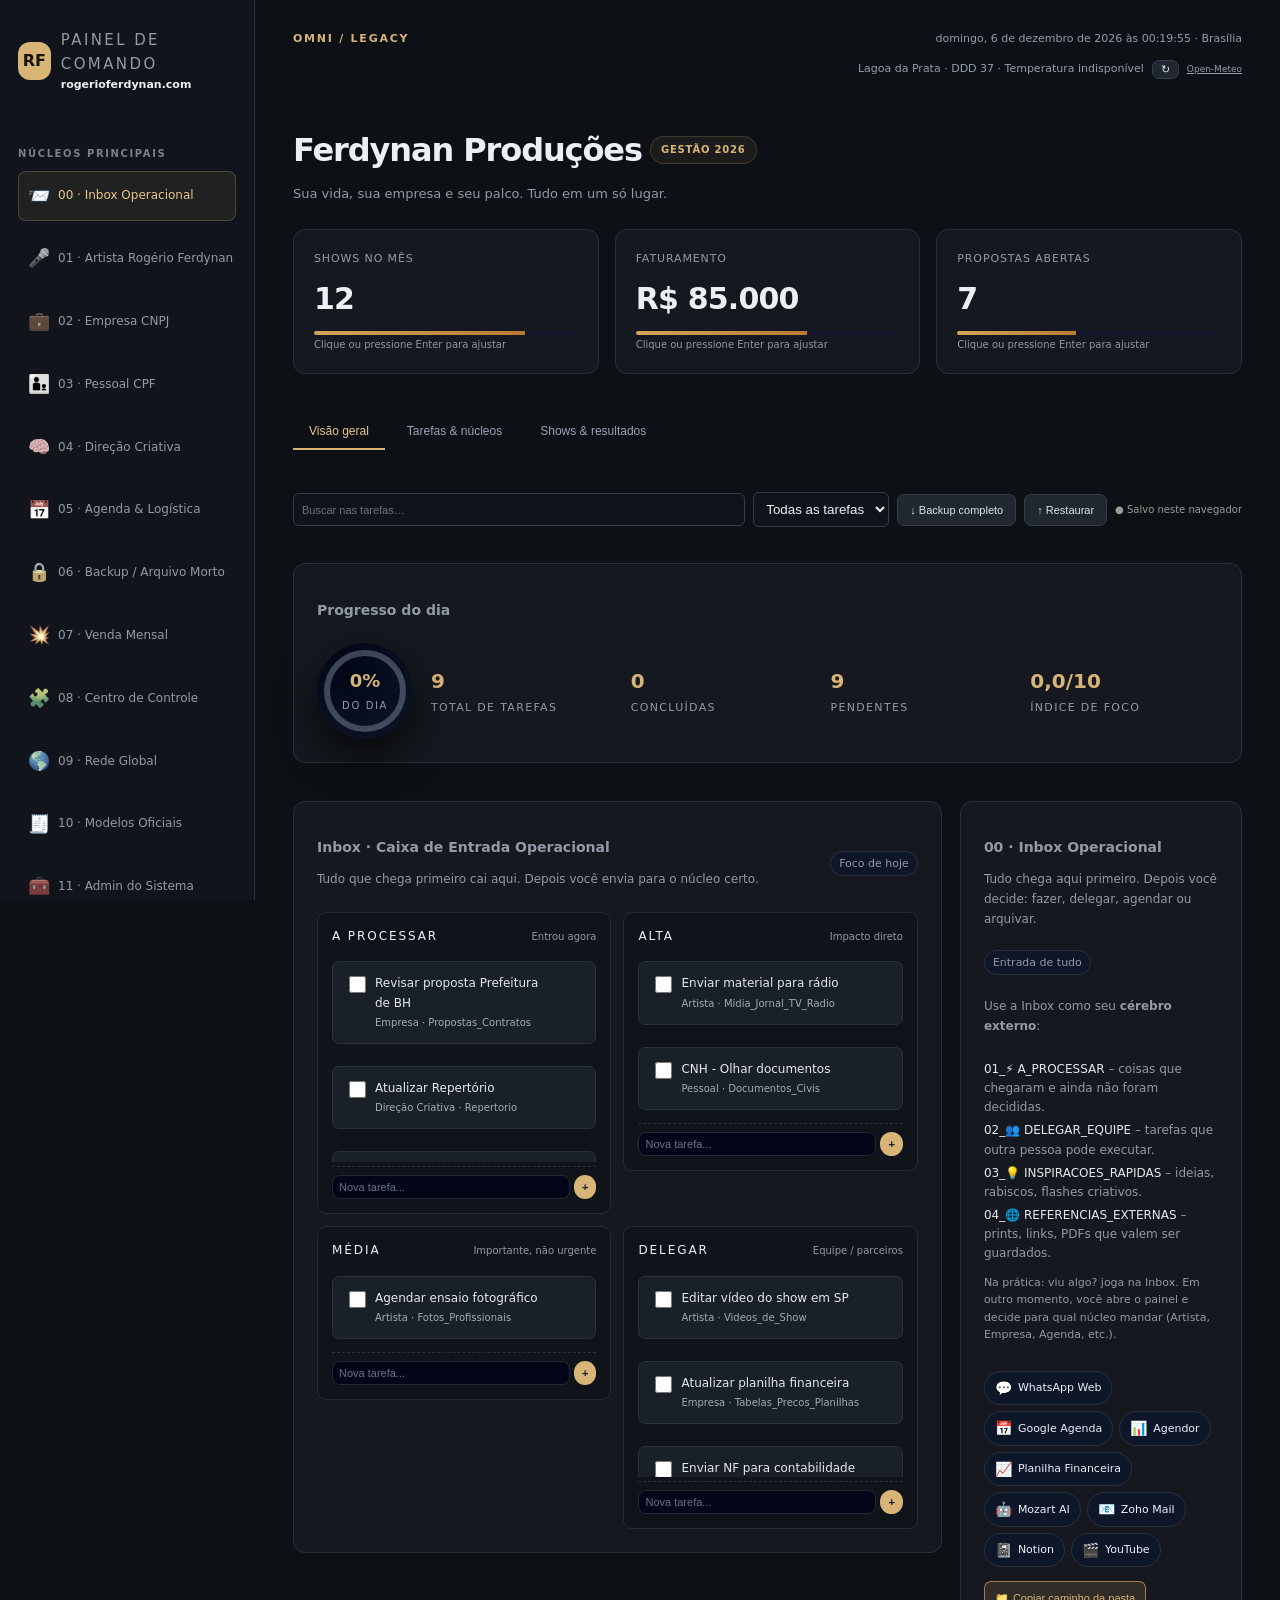
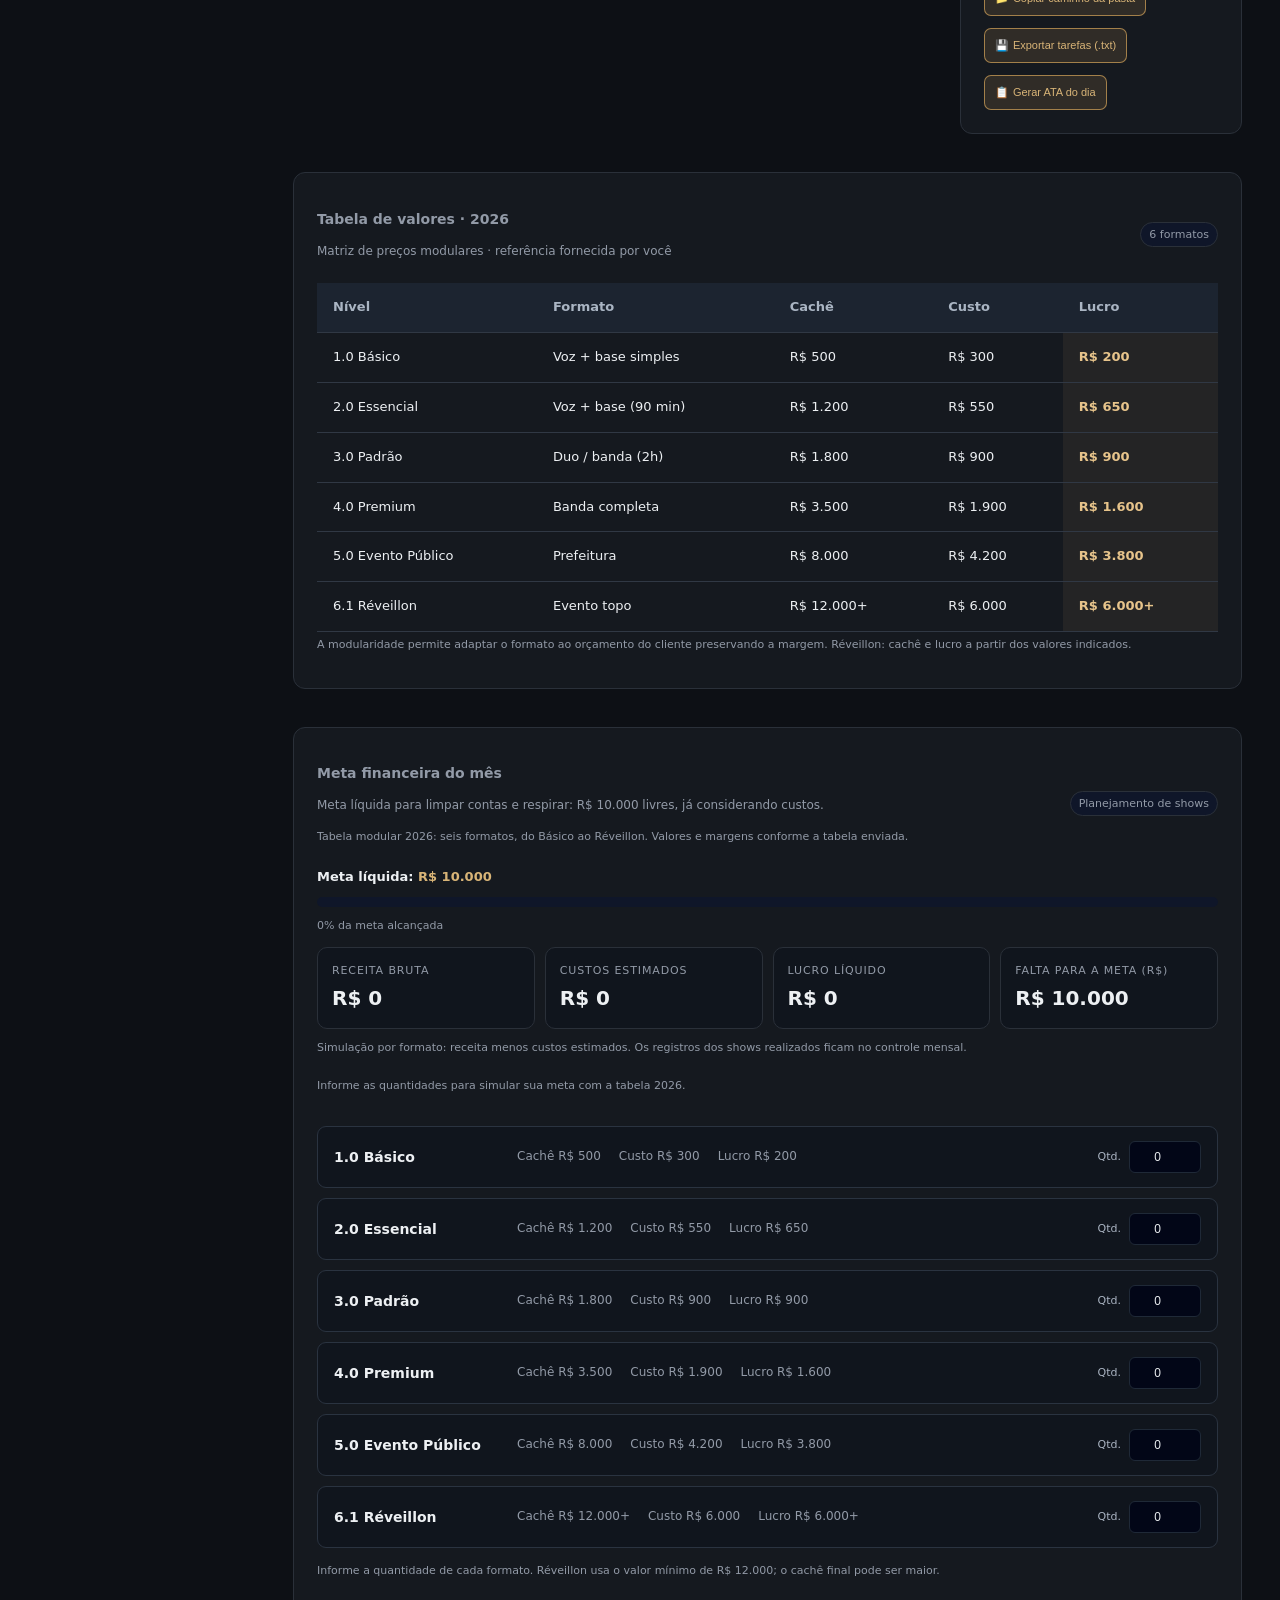
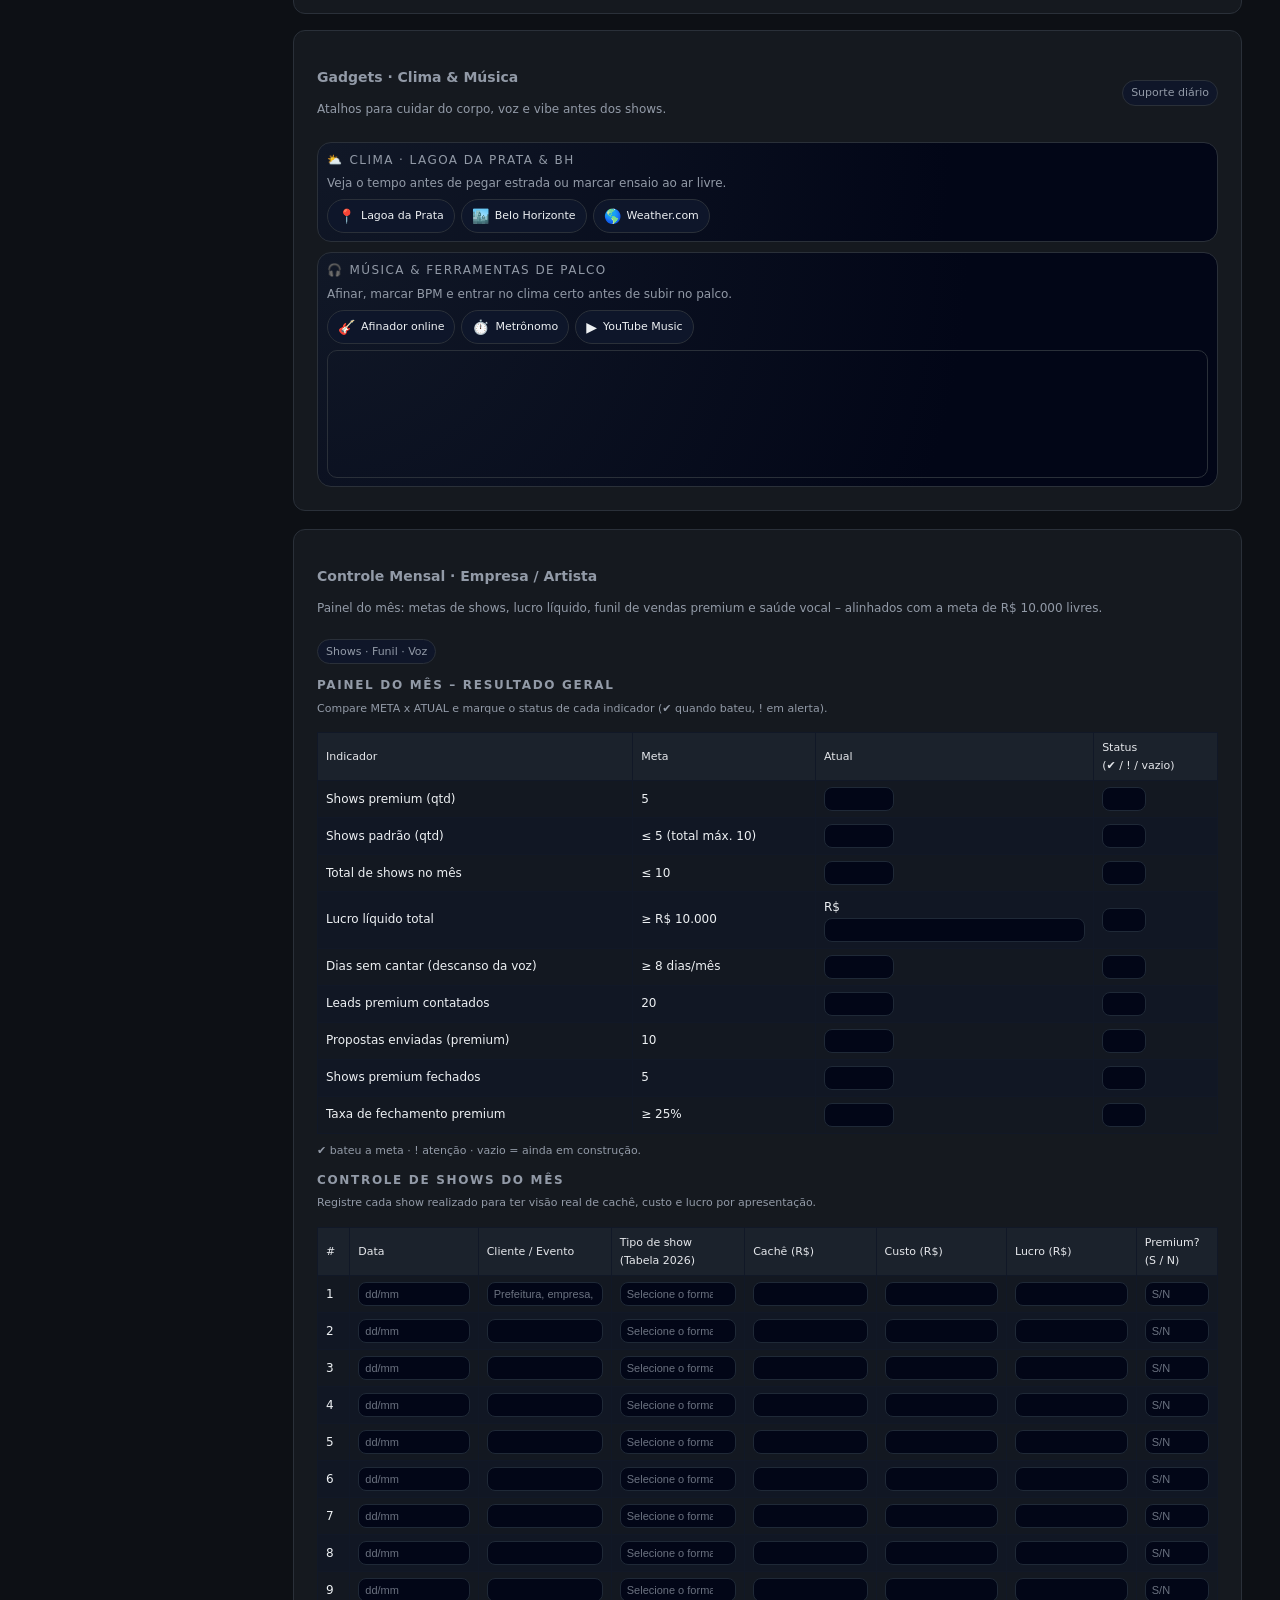
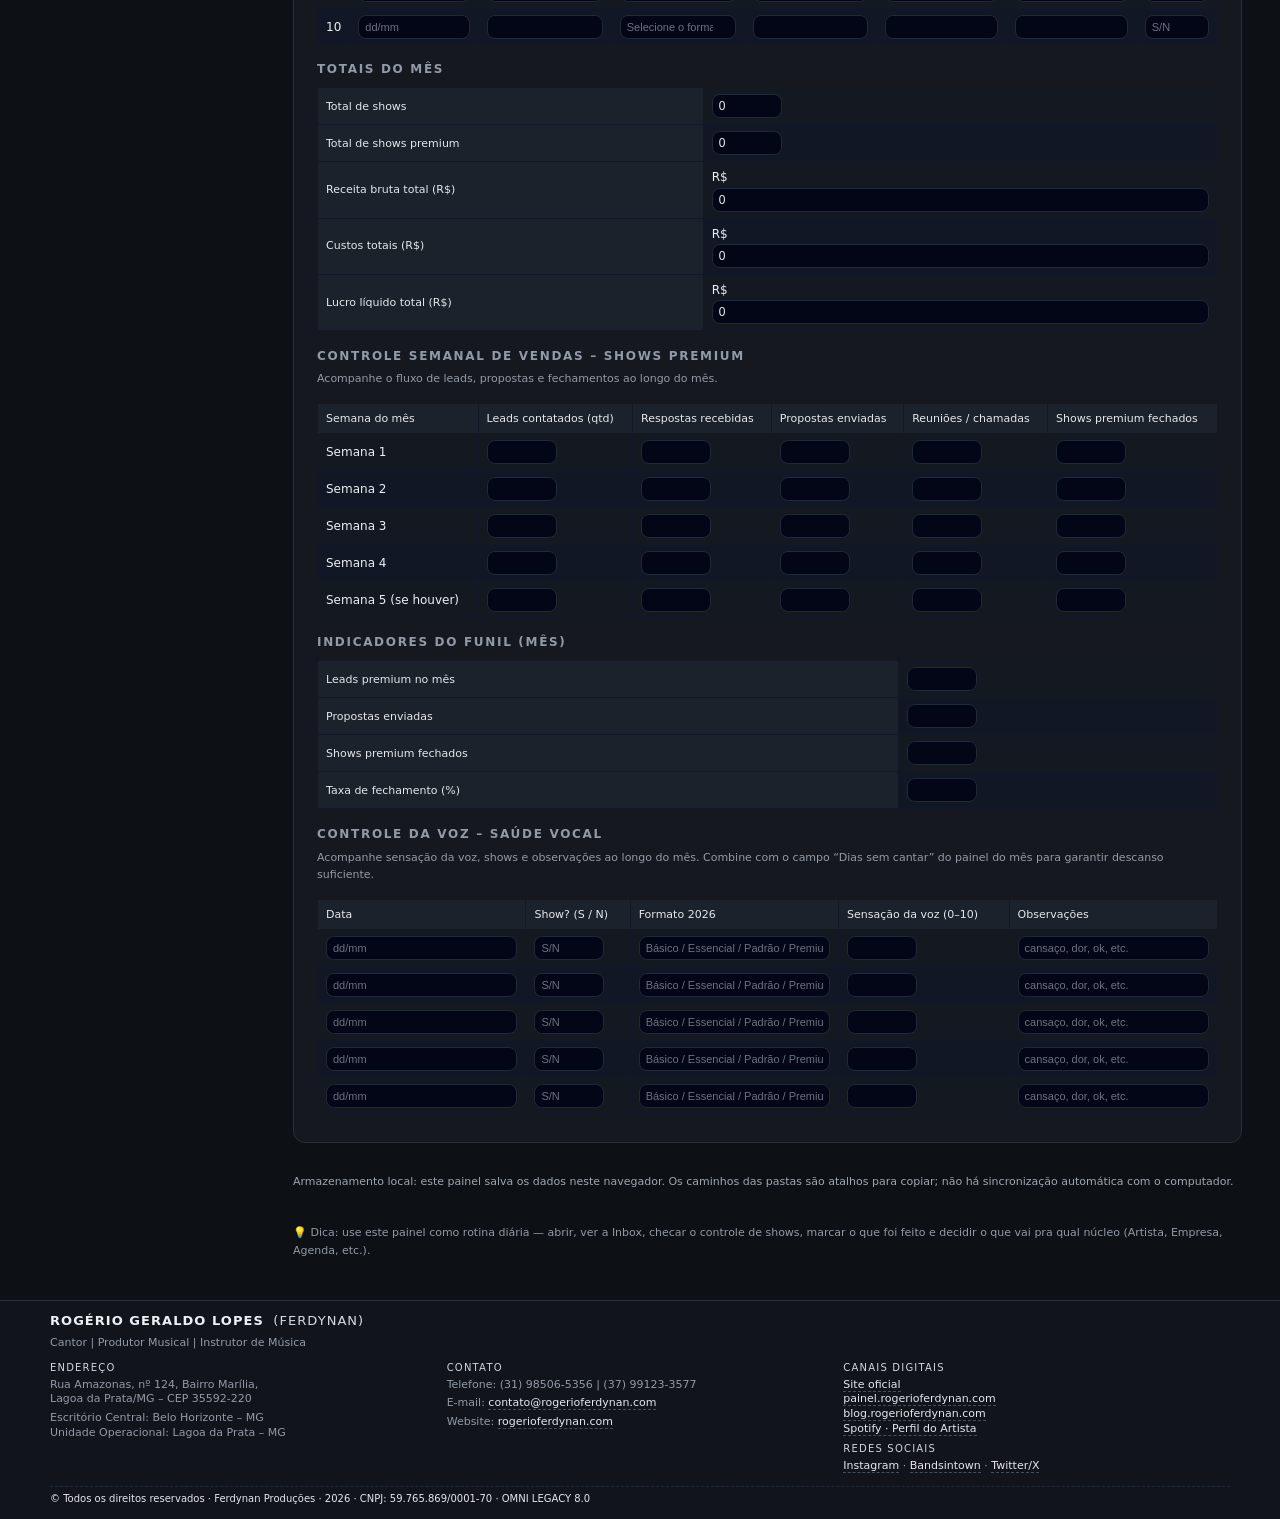
==== commit 08090e3b: "Publica painel 2026 com chat Tawk.to, preços modulares, clima e backup" ====
--- a/index.html
+++ b/index.html
@@ -1,3309 +1,3285 @@
+
+
+<!DOCTYPE html>
+<html lang="pt-BR">
+<head>
+  <meta charset="UTF-8" />
+  <title>Painel Ferdynan - Sistema de Gestão + Controle de Shows</title>
+  <meta name="viewport" content="width=device-width, initial-scale=1.0" />
+  <meta name="description" content="Painel de gestão OMNI LEGACY de Rogério Ferdynan: vida, empresa, palco, financeiro de shows e saúde vocal integrados." />
+  <style>
+    :root {
+      --bg: #050711;
+      --bg-elevated: #0b111f;
+      --brand: #111827;
+      --accent: #d4a45a;
+      --accent-soft: rgba(212, 164, 90, 0.14);
+      --text: #f9fafb;
+      --muted: #9ca3af;
+      --border: #1f2933;
+      --radius-lg: 18px;
+      --radius-xl: 22px;
+      --shadow-soft: 0 18px 45px rgba(0, 0, 0, 0.55);
+    }
+
+    * {
+      box-sizing: border-box;
+    }
+
+    body {
+      margin: 0;
+      display: flex;
+      flex-direction: column;
+      min-height: 100vh;
+      font-family: system-ui, -apple-system, BlinkMacSystemFont, "Segoe UI",
+        sans-serif;
+      background: radial-gradient(circle at top, #111827, var(--bg) 65%);
+      color: var(--text);
+      overflow-x: hidden;
+    }
+
+    .app {
+      flex: 1;
+      display: flex;
+      min-height: 0;
+      width: 100%;
+      overflow-x: hidden;
+    }
+
+    .sidebar {
+      width: 280px;
+      padding: 20px 18px;
+      border-right: 1px solid var(--border);
+      background: linear-gradient(180deg, #111827, #050711);
+      display: flex;
+      flex-direction: column;
+      gap: 18px;
+      flex-shrink: 0;
+    }
+
+    .brand {
+      display: flex;
+      align-items: center;
+      gap: 10px;
+    }
+
+    .brand-avatar {
+      width: 38px;
+      height: 38px;
+      border-radius: 999px;
+      background: radial-gradient(circle at 30% 20%, #facc6b, var(--accent));
+      display: flex;
+      align-items: center;
+      justify-content: center;
+      font-weight: 700;
+      font-size: 16px;
+      color: #111827;
+      box-shadow: 0 0 0 3px rgba(212, 164, 90, 0.4);
+    }
+
+    .brand-text-title {
+      font-size: 12px;
+      text-transform: uppercase;
+      letter-spacing: 0.16em;
+      color: var(--muted);
+    }
+
+    .brand-text-name {
+      font-size: 15px;
+      font-weight: 600;
+    }
+
+    .sidebar-section-title {
+      font-size: 12px;
+      text-transform: uppercase;
+      letter-spacing: 0.16em;
+      color: var(--muted);
+      margin-top: 10px;
+      margin-bottom: 5px;
+    }
+
+    .nav-list {
+      list-style: none;
+      padding: 0;
+      margin: 0;
+      display: flex;
+      flex-direction: column;
+      gap: 4px;
+    }
+
+    .nav-item {
+      border-radius: 999px;
+      padding: 8px 10px;
+      display: flex;
+      align-items: center;
+      gap: 8px;
+      font-size: 13px;
+      color: var(--muted);
+      cursor: pointer;
+      border: 1px solid transparent;
+      transition: all 0.2s ease;
+      white-space: nowrap;
+      overflow: hidden;
+      text-overflow: ellipsis;
+    }
+
+    .nav-item span.emoji {
+      font-size: 18px;
+      flex-shrink: 0;
+    }
+
+    .nav-item.active {
+      background: linear-gradient(135deg, #d4a45a, #b97a34);
+      color: #111827;
+      border-color: rgba(212, 164, 90, 0.7);
+      box-shadow: 0 12px 26px rgba(0, 0, 0, 0.7);
+    }
+
+    .nav-item:not(.active):hover,
+    .nav-item:focus-visible {
+      background: rgba(15, 23, 42, 0.9);
+      border-color: var(--border);
+      color: #e5e7eb;
+      outline: none;
+    }
+
+    .nav-item:focus-visible {
+      box-shadow: 0 0 0 2px var(--accent);
+    }
+
+    .sidebar-footer {
+      margin-top: auto;
+      font-size: 11px;
+      color: var(--muted);
+      border-top: 1px dashed var(--border);
+      padding-top: 10px;
+      display: flex;
+      flex-direction: column;
+      gap: 3px;
+    }
+
+    .sidebar-footer-line {
+      font-size: 11px;
+    }
+
+    .main {
+      flex: 1;
+      min-width: 0;
+      padding: 22px 28px 16px;
+      display: flex;
+      flex-direction: column;
+      gap: 18px;
+      background: radial-gradient(circle at top, #0b1120, #020617);
+    }
+
+    .main-header {
+      display: flex;
+      justify-content: space-between;
+      gap: 12px;
+      align-items: center;
+      flex-wrap: wrap;
+    }
+
+    .title-block h1 {
+      font-size: 22px;
+      margin: 0;
+      display: flex;
+      align-items: center;
+      gap: 8px;
+      flex-wrap: wrap;
+    }
+
+    .title-block p {
+      margin: 4px 0 0;
+      font-size: 13px;
+      color: var(--muted);
+    }
+
+    .badge {
+      font-size: 11px;
+      text-transform: uppercase;
+      letter-spacing: 0.16em;
+      padding: 3px 8px;
+      border-radius: 999px;
+      background: var(--accent-soft);
+      color: var(--accent);
+      border: 1px solid rgba(212, 164, 90, 0.7);
+      white-space: nowrap;
+    }
+
+    .stats-row {
+      display: flex;
+      gap: 10px;
+      flex-wrap: wrap;
+      justify-content: flex-end;
+    }
+
+    .stat-card {
+      min-width: 130px;
+      padding: 10px 12px;
+      border-radius: var(--radius-lg);
+      background: radial-gradient(circle at top, #111827, #020617 65%);
+      border: 1px solid var(--border);
+      box-shadow: var(--shadow-soft);
+      cursor: pointer;
+      transition: all 0.2s ease;
+      flex: 1 1 130px;
+      max-width: 200px;
+    }
+
+    .stat-card:hover,
+    .stat-card:focus-visible {
+      border-color: var(--accent);
+      transform: translateY(-2px);
+      outline: none;
+    }
+
+    .stat-card:focus-visible {
+      box-shadow: 0 0 0 2px var(--accent);
+    }
+
+    .stat-label {
+      font-size: 11px;
+      text-transform: uppercase;
+      letter-spacing: 0.14em;
+      color: var(--muted);
+      margin-bottom: 4px;
+    }
+
+    .stat-value {
+      font-size: 18px;
+      font-weight: 600;
+    }
+
+    .stat-hint {
+      font-size: 10px;
+      color: var(--muted);
+      margin-top: 2px;
+    }
+
+    .stat-progress {
+      height: 4px;
+      background: rgba(15, 23, 42, 0.9);
+      border-radius: 999px;
+      overflow: hidden;
+      margin-top: 6px;
+    }
+
+    .stat-progress-bar {
+      height: 100%;
+      background: linear-gradient(90deg, #d4a45a, #b97a34);
+      width: 60%;
+      transition: width 0.4s ease;
+    }
+
+    .progress-dashboard {
+      background: rgba(11, 17, 31, 0.97);
+      border-radius: var(--radius-xl);
+      padding: 14px 16px 14px;
+      border: 1px solid var(--border);
+      box-shadow: var(--shadow-soft);
+    }
+
+    .progress-header {
+      display: flex;
+      justify-content: space-between;
+      align-items: center;
+      margin-bottom: 10px;
+    }
+
+    .progress-title {
+      font-size: 13px;
+      text-transform: uppercase;
+      letter-spacing: 0.16em;
+      color: var(--muted);
+    }
+
+    .progress-layout {
+      display: flex;
+      gap: 18px;
+      align-items: center;
+      flex-wrap: wrap;
+    }
+
+    .progress-ring-wrapper {
+      position: relative;
+      width: 96px;
+      height: 96px;
+      flex-shrink: 0;
+      border-radius: 999px;
+      display: flex;
+      align-items: center;
+      justify-content: center;
+      background: radial-gradient(circle at 30% 20%, #020617, #0b1120 70%);
+      box-shadow: 0 18px 40px rgba(0, 0, 0, 0.7);
+    }
+
+    .progress-ring {
+      transform: rotate(-90deg);
+    }
+
+    .progress-ring circle {
+      transition: stroke-dashoffset 0.4s ease;
+    }
+
+    .progress-ring-bg {
+      stroke: rgba(148, 163, 184, 0.4);
+    }
+
+    .progress-ring-value {
+      stroke-linecap: round;
+      filter: drop-shadow(0 0 8px rgba(212, 164, 90, 0.8));
+    }
+
+    .progress-ring-center {
+      position: absolute;
+      inset: 0;
+      display: flex;
+      flex-direction: column;
+      align-items: center;
+      justify-content: center;
+      pointer-events: none;
+    }
+
+    .progress-ring-percentage {
+      font-size: 18px;
+      font-weight: 700;
+      color: var(--accent);
+    }
+
+    .progress-ring-label {
+      font-size: 10px;
+      text-transform: uppercase;
+      letter-spacing: 0.16em;
+      color: var(--muted);
+      margin-top: 2px;
+    }
+
+    .progress-stats {
+      display: grid;
+      grid-template-columns: repeat(auto-fit, minmax(120px, 1fr));
+      gap: 12px;
+      flex: 1;
+      width: 100%;
+    }
+
+    .progress-item {
+      text-align: left;
+    }
+
+    .progress-number {
+      font-size: 20px;
+      font-weight: 700;
+      color: var(--accent);
+      margin-bottom: 2px;
+    }
+
+    .progress-label {
+      font-size: 11px;
+      color: var(--muted);
+      text-transform: uppercase;
+      letter-spacing: 0.12em;
+    }
+
+    /* META FINANCEIRA + GADGETS */
+    .financial-and-gadgets {
+      display: grid;
+      grid-template-columns: minmax(0, 2fr) minmax(0, 1.3fr);
+      gap: 16px;
+      align-items: stretch;
+    }
+
+    .finance-grid {
+      display: grid;
+      grid-template-columns: minmax(0, 1.3fr) minmax(0, 1fr);
+      gap: 12px;
+      align-items: flex-start;
+    }
+
+    .finance-summary {
+      display: flex;
+      flex-direction: column;
+      gap: 6px;
+      font-size: 12px;
+    }
+
+    .finance-meta {
+      font-size: 13px;
+      font-weight: 600;
+    }
+
+    .finance-meta span {
+      color: var(--accent);
+    }
+
+    .finance-bar {
+      position: relative;
+      width: 100%;
+      height: 10px;
+      border-radius: 999px;
+      background: rgba(15, 23, 42, 0.95);
+      overflow: hidden;
+      margin-top: 4px;
+    }
+
+    .finance-bar-fill {
+      height: 100%;
+      width: 0%;
+      background: linear-gradient(90deg, #16a34a, #22c55e);
+      transition: width 0.3s ease;
+    }
+
+    .finance-bar-label {
+      font-size: 11px;
+      color: var(--muted);
+      margin-top: 4px;
+    }
+
+    .finance-numbers {
+      display: grid;
+      grid-template-columns: repeat(2, minmax(0, 1fr));
+      gap: 6px;
+      margin-top: 6px;
+    }
+
+    .finance-number-card {
+      border-radius: 10px;
+      border: 1px solid var(--border);
+      background: radial-gradient(circle at top, #020617, #020617 70%);
+      padding: 6px 8px;
+      font-size: 11px;
+    }
+
+    .finance-number-label {
+      color: var(--muted);
+      text-transform: uppercase;
+      letter-spacing: 0.08em;
+      margin-bottom: 2px;
+    }
+
+    .finance-number-value {
+      font-weight: 600;
+      font-size: 13px;
+    }
+
+    .finance-inputs {
+      font-size: 12px;
+      display: flex;
+      flex-direction: column;
+      gap: 8px;
+    }
+
+    .finance-input-row {
+      display: flex;
+      align-items: center;
+      gap: 8px;
+    }
+
+    .finance-input-label {
+      flex: 1;
+    }
+
+    .finance-input-label strong {
+      display: block;
+    }
+
+    .finance-input-label small {
+      display: block;
+      color: var(--muted);
+      font-size: 10px;
+    }
+
+    .finance-input-field {
+      width: 70px;
+      font-size: 12px;
+      padding: 4px 6px;
+      border-radius: 999px;
+      border: 1px solid var(--border);
+      background: #020617;
+      color: var(--text);
+      text-align: center;
+    }
+
+    .finance-input-field:focus-visible {
+      outline: 1px solid var(--accent);
+      border-color: var(--accent);
+    }
+
+    .finance-status {
+      font-size: 11px;
+      margin-top: 4px;
+      color: var(--muted);
+    }
+
+    .finance-status span {
+      font-weight: 600;
+    }
+
+    .finance-status--ok span {
+      color: #22c55e;
+    }
+
+    .finance-status--pending span {
+      color: #f97316;
+    }
+
+    .finance-status--zero span {
+      color: var(--muted);
+    }
+
+    .gadget-grid {
+      display: flex;
+      flex-direction: column;
+      gap: 10px;
+      font-size: 12px;
+    }
+
+    .gadget-card {
+      border-radius: 14px;
+      border: 1px solid var(--border);
+      background: radial-gradient(circle at top left, #111827, #020617 70%);
+      padding: 8px 9px;
+    }
+
+    .gadget-title {
+      font-size: 12px;
+      text-transform: uppercase;
+      letter-spacing: 0.12em;
+      color: var(--muted);
+      margin-bottom: 4px;
+      display: flex;
+      align-items: center;
+      gap: 6px;
+    }
+
+    .gadget-body {
+      font-size: 12px;
+      color: var(--muted);
+    }
+
+    .gadget-links {
+      margin-top: 6px;
+      display: flex;
+      flex-wrap: wrap;
+      gap: 6px;
+    }
+
+    .gadget-embed {
+      margin-top: 6px;
+      border-radius: 10px;
+      overflow: hidden;
+      border: 1px solid var(--border);
+    }
+
+    /* PAINEL MENSAL (SHOWS, FUNIL, VOZ) */
+    .panel {
+      background: rgba(11, 17, 31, 0.97);
+      border-radius: var(--radius-xl);
+      padding: 16px 16px 14px;
+      border: 1px solid var(--border);
+      box-shadow: var(--shadow-soft);
+      position: relative;
+    }
+
+    .panel-header {
+      display: flex;
+      justify-content: space-between;
+      align-items: center;
+      gap: 8px;
+      margin-bottom: 10px;
+      flex-wrap: wrap;
+    }
+
+    .panel-title {
+      font-size: 13px;
+      text-transform: uppercase;
+      letter-spacing: 0.18em;
+      color: var(--muted);
+    }
+
+    .panel-subtitle {
+      font-size: 12px;
+      color: var(--muted);
+      margin-top: 2px;
+    }
+
+    .panel-tagline {
+      font-size: 11px;
+      color: var(--muted);
+      margin-top: 4px;
+    }
+
+    .pill {
+      font-size: 11px;
+      padding: 3px 8px;
+      border-radius: 999px;
+      border: 1px solid var(--border);
+      color: var(--muted);
+      white-space: nowrap;
+      background: rgba(15, 23, 42, 0.95);
+    }
+
+    /* TABELAS DO CONTROLE MENSAL */
+    .monthly-block {
+      margin-top: 8px;
+    }
+
+    .monthly-block-title {
+      font-size: 12px;
+      text-transform: uppercase;
+      letter-spacing: 0.14em;
+      color: var(--muted);
+      margin: 12px 0 4px;
+    }
+
+    .monthly-block-note {
+      font-size: 11px;
+      color: var(--muted);
+      margin-top: 4px;
+    }
+
+    .monthly-table-wrapper {
+      width: 100%;
+      overflow-x: auto;
+      padding-bottom: 4px;
+    }
+
+    .monthly-table-wrapper::-webkit-scrollbar {
+      height: 6px;
+    }
+
+    .monthly-table-wrapper::-webkit-scrollbar-track {
+      background: rgba(15, 23, 42, 0.8);
+      border-radius: 999px;
+    }
+
+    .monthly-table-wrapper::-webkit-scrollbar-thumb {
+      background: var(--accent);
+      border-radius: 999px;
+    }
+
+    .monthly-table {
+      border-collapse: collapse;
+      width: 100%;
+      min-width: 620px;
+      margin-top: 4px;
+      font-size: 12px;
+    }
+
+    .monthly-table th,
+    .monthly-table td {
+      border: 1px solid #111827;
+      padding: 6px 8px;
+      text-align: left;
+    }
+
+    .monthly-table th {
+      background: rgba(15, 23, 42, 0.95);
+      font-weight: 500;
+      color: #e5e7eb;
+      font-size: 11px;
+    }
+
+    .monthly-table tbody tr:nth-child(even) td {
+      background: rgba(15, 23, 42, 0.5);
+    }
+
+    .monthly-table tbody tr:nth-child(odd) td {
+      background: rgba(15, 23, 42, 0.25);
+    }
+
+    .center {
+      text-align: center;
+    }
+
+    /* Inputs globais (inclui os das tabelas) */
+    input[type="text"],
+    input[type="number"] {
+      width: 100%;
+      box-sizing: border-box;
+      padding: 4px 6px;
+      border-radius: 8px;
+      border: 1px solid #1f2937;
+      background: #020617;
+      color: var(--text);
+      font-size: 12px;
+    }
+
+    input[type="number"]::-webkit-inner-spin-button,
+    input[type="number"]::-webkit-outer-spin-button {
+      height: auto;
+    }
+
+    input::placeholder {
+      color: #6b7280;
+      font-size: 11px;
+    }
+
+    .small-input {
+      max-width: 70px;
+    }
+
+    .status-box {
+      max-width: 44px;
+      text-align: center;
+    }
+
+    /* LAYOUT INBOX + MÓDULO */
+    .content {
+      display: grid;
+      grid-template-columns: minmax(0, 2.4fr) minmax(0, 1.4fr);
+      gap: 16px;
+      align-items: flex-start;
+    }
+
+    .columns {
+      display: grid;
+      grid-template-columns: repeat(auto-fit, minmax(230px, 1fr));
+      gap: 12px;
+      align-items: flex-start;
+      width: 100%;
+    }
+
+    .column {
+      background: radial-gradient(circle at top left, #111827, #020617 65%);
+      border-radius: 16px;
+      padding: 10px 10px 8px;
+      border: 1px solid var(--border);
+      display: flex;
+      flex-direction: column;
+      min-width: 0;
+    }
+
+    .column-header {
+      display: flex;
+      justify-content: space-between;
+      gap: 6px;
+      align-items: baseline;
+      margin-bottom: 6px;
+    }
+
+    .column-title {
+      font-size: 12px;
+      text-transform: uppercase;
+      letter-spacing: 0.16em;
+    }
+
+    .column-tag {
+      font-size: 10px;
+      color: var(--muted);
+      text-align: right;
+      flex-shrink: 0;
+    }
+
+    .task-list {
+      list-style: none;
+      padding: 0;
+      margin: 0;
+      display: flex;
+      flex-direction: column;
+      gap: 4px;
+      max-height: 210px;
+      overflow-y: auto;
+    }
+
+    .task-list::-webkit-scrollbar {
+      width: 6px;
+    }
+
+    .task-list::-webkit-scrollbar-track {
+      background: rgba(15, 23, 42, 0.8);
+      border-radius: 999px;
+    }
+
+    .task-list::-webkit-scrollbar-thumb {
+      background: var(--accent);
+      border-radius: 999px;
+    }
+
+    .task {
+      display: flex;
+      align-items: flex-start;
+      gap: 6px;
+      font-size: 12px;
+      padding: 5px 6px;
+      border-radius: 10px;
+      cursor: pointer;
+      transition: all 0.2s ease;
+    }
+
+    .task:hover {
+      background: rgba(15, 23, 42, 0.7);
+    }
+
+    .task input[type="checkbox"] {
+      margin-top: 2px;
+      cursor: pointer;
+      flex-shrink: 0;
+      width: auto;
+    }
+
+    .task-text {
+      flex: 1;
+      min-width: 0;
+    }
+
+    .task-text div:first-child {
+      font-weight: 500;
+      color: #e5e7eb;
+      margin-bottom: 2px;
+      word-wrap: break-word;
+    }
+
+    .task.done {
+      opacity: 0.6;
+    }
+
+    .task.done .task-text div:first-child {
+      text-decoration: line-through;
+    }
+
+    .task-tag {
+      font-size: 10px;
+      color: var(--muted);
+      margin-top: 0;
+      word-wrap: break-word;
+    }
+
+    .task-actions {
+      display: flex;
+      gap: 4px;
+      opacity: 0;
+      transition: opacity 0.2s ease;
+      flex-shrink: 0;
+    }
+
+    .task:hover .task-actions {
+      opacity: 1;
+    }
+
+    .task-action-btn {
+      background: none;
+      border: none;
+      color: var(--muted);
+      cursor: pointer;
+      padding: 2px;
+      border-radius: 4px;
+    }
+
+    .task-action-btn:hover {
+      background: rgba(15, 23, 42, 0.95);
+      color: var(--accent);
+    }
+
+    .task-footer {
+      margin-top: 4px;
+      border-top: 1px dashed var(--border);
+      padding-top: 4px;
+    }
+
+    .task-form {
+      display: flex;
+      gap: 4px;
+      margin-top: 4px;
+    }
+
+    .task-input {
+      flex: 1;
+      font-size: 11px;
+      padding: 4px 6px;
+      border-radius: 999px;
+      border: 1px solid var(--border);
+      background: #020617;
+      color: var(--text);
+      min-width: 0;
+    }
+
+    .task-input:focus-visible {
+      outline: 1px solid var(--accent);
+      border-color: var(--accent);
+    }
+
+    .task-add-btn {
+      font-size: 11px;
+      padding: 4px 8px;
+      border-radius: 999px;
+      border: none;
+      background: var(--accent);
+      color: #111827;
+      cursor: pointer;
+      font-weight: 600;
+      flex-shrink: 0;
+    }
+
+    .task-add-btn:hover {
+      filter: brightness(1.05);
+    }
+
+    .module-body {
+      font-size: 12px;
+      color: var(--muted);
+      display: flex;
+      flex-direction: column;
+      gap: 6px;
+    }
+
+    .module-list {
+      list-style: none;
+      padding-left: 0;
+      margin: 6px 0 0;
+      display: flex;
+      flex-direction: column;
+      gap: 4px;
+    }
+
+    .module-item-label {
+      font-weight: 500;
+      color: #e5e7eb;
+    }
+
+    .module-hint {
+      font-size: 11px;
+      color: var(--muted);
+      margin-top: 4px;
+    }
+
+    .muted {
+      color: var(--muted);
+      font-size: 11px;
+    }
+
+    .hint-click {
+      font-size: 11px;
+      color: var(--muted);
+      margin-top: 4px;
+    }
+
+    .module-actions {
+      display: flex;
+      gap: 8px;
+      margin-top: 10px;
+      flex-wrap: wrap;
+    }
+
+    .folder-action {
+      display: inline-flex;
+      align-items: center;
+      gap: 4px;
+      padding: 6px 10px;
+      border-radius: 6px;
+      background: var(--accent-soft);
+      color: var(--accent);
+      border: 1px solid rgba(212, 164, 90, 0.7);
+      font-size: 11px;
+      cursor: pointer;
+      transition: all 0.2s ease;
+      margin-top: 4px;
+    }
+
+    .folder-action:hover,
+    .folder-action:focus-visible {
+      background: var(--accent);
+      color: #111827;
+      outline: none;
+      box-shadow: 0 0 0 2px rgba(212, 164, 90, 0.4);
+    }
+
+    .module-links {
+      margin-top: 10px;
+      display: flex;
+      flex-wrap: wrap;
+      gap: 6px;
+    }
+
+    .link-chip {
+      border-radius: 999px;
+      padding: 5px 10px;
+      border: 1px solid var(--border);
+      font-size: 11px;
+      background: rgba(15, 23, 42, 0.98);
+      color: var(--text);
+      text-decoration: none;
+      display: inline-flex;
+      align-items: center;
+      gap: 6px;
+      white-space: nowrap;
+    }
+
+    .link-chip span.emoji {
+      font-size: 14px;
+    }
+
+    .link-chip:hover,
+    .link-chip:focus-visible {
+      border-color: var(--accent);
+      background: var(--accent-soft);
+      color: var(--accent);
+      outline: none;
+    }
+
+    .export-section {
+      margin-top: 12px;
+      padding: 10px 12px;
+      background: rgba(15, 23, 42, 0.98);
+      border-radius: 12px;
+      border: 1px dashed var(--border);
+    }
+
+    .export-header {
+      display: flex;
+      justify-content: space-between;
+      align-items: center;
+      margin-bottom: 6px;
+      gap: 8px;
+      flex-wrap: wrap;
+    }
+
+    .export-title {
+      font-size: 12px;
+      text-transform: uppercase;
+      letter-spacing: 0.16em;
+      color: var(--muted);
+    }
+
+    .export-btn {
+      background: linear-gradient(135deg, #16a34a, #15803d);
+      color: #f9fafb;
+      border: none;
+      padding: 6px 10px;
+      border-radius: 999px;
+      font-size: 11px;
+      font-weight: 600;
+      cursor: pointer;
+      white-space: nowrap;
+    }
+
+    .export-btn:hover,
+    .export-btn:focus-visible {
+      filter: brightness(1.05);
+      outline: none;
+      box-shadow: 0 0 0 2px rgba(34, 197, 94, 0.5);
+    }
+
+    .notification {
+      position: fixed;
+      bottom: 16px;
+      right: 16px;
+      background: var(--accent);
+      color: #111827;
+      padding: 10px 15px;
+      border-radius: 8px;
+      font-size: 12px;
+      font-weight: 600;
+      box-shadow: 0 4px 12px rgba(0, 0, 0, 0.4);
+      z-index: 1000;
+      animation: slideIn 0.3s ease;
+      max-width: min(320px, 100% - 32px);
+      box-sizing: border-box;
+    }
+
+    @keyframes slideIn {
+      from {
+        transform: translateX(100%);
+        opacity: 0;
+      }
+      to {
+        transform: translateX(0);
+        opacity: 1;
+      }
+    }
+
+    .app-footer {
+      border-top: 1px solid rgba(15, 23, 42, 0.95);
+      background: radial-gradient(circle at bottom, #020617, #050711 60%);
+      padding: 10px 22px 12px;
+    }
+
+    .footer-inner {
+      max-width: 1180px;
+      margin: 0 auto;
+      display: flex;
+      flex-direction: column;
+      gap: 6px;
+    }
+
+    .footer-primary {
+      display: flex;
+      flex-direction: column;
+      gap: 2px;
+    }
+
+    .footer-name {
+      font-size: 13px;
+      font-weight: 600;
+      letter-spacing: 0.08em;
+      text-transform: uppercase;
+    }
+
+    .footer-name span {
+      font-weight: 400;
+      opacity: 0.9;
+      margin-left: 4px;
+    }
+
+    .footer-roles {
+      font-size: 11px;
+      color: var(--muted);
+    }
+
+    .footer-grid {
+      display: grid;
+      grid-template-columns: repeat(3, minmax(0, 1fr));
+      gap: 10px;
+      margin-top: 2px;
+    }
+
+    .footer-col {
+      font-size: 11px;
+      color: var(--muted);
+    }
+
+    .footer-label {
+      font-size: 10px;
+      text-transform: uppercase;
+      letter-spacing: 0.12em;
+      margin-bottom: 2px;
+      color: #d1d5db;
+    }
+
+    .footer-text {
+      margin-bottom: 4px;
+      line-height: 1.35;
+    }
+
+    .footer-text a {
+      color: #e5e7eb;
+      text-decoration: none;
+      border-bottom: 1px dashed rgba(148, 163, 184, 0.4);
+    }
+
+    .footer-text a:hover,
+    .footer-text a:focus-visible {
+      color: var(--accent);
+      border-bottom-style: solid;
+      outline: none;
+    }
+
+    .footer-meta {
+      font-size: 10px;
+      color: #e5e7eb;
+      border-top: 1px dashed rgba(31, 41, 55, 0.95);
+      padding-top: 4px;
+      margin-top: 2px;
+      display: flex;
+      justify-content: flex-start;
+    }
+
+    .footer-meta-line {
+      white-space: nowrap;
+      text-align: left;
+    }
+
+    @media (max-width: 900px) {
+      .app {
+        flex-direction: column;
+      }
+      .sidebar {
+        width: 100%;
+        border-right: none;
+        border-bottom: 1px solid var(--border);
+      }
+      .main {
+        padding: 16px 16px 10px;
+      }
+      .content {
+        grid-template-columns: 1fr;
+      }
+      .financial-and-gadgets {
+        grid-template-columns: 1fr;
+      }
+      .finance-grid {
+        grid-template-columns: 1fr;
+      }
+    }
+
+    @media (max-width: 720px) {
+      .footer-grid {
+        grid-template-columns: 1fr;
+      }
+      .footer-meta {
+        justify-content: center;
+      }
+      .footer-meta-line {
+        white-space: normal;
+        text-align: center;
+      }
+      .title-block h1 {
+        font-size: 18px;
+      }
+      .badge {
+        font-size: 10px;
+      }
+    }
+
+    @media (max-width: 600px) {
+      .panel {
+        padding: 14px 12px;
+      }
+      .progress-layout {
+        flex-direction: column;
+        align-items: flex-start;
+      }
+      .progress-ring-wrapper {
+        margin-bottom: 4px;
+      }
+    }
+
+    @media (max-width: 480px) {
+      .main {
+        padding: 12px 10px 8px;
+      }
+      .sidebar {
+        padding: 12px 12px;
+      }
+      .nav-item {
+        font-size: 12px;
+      }
+      .panel-title {
+        font-size: 11px;
+        letter-spacing: 0.12em;
+      }
+      .panel-subtitle {
+        font-size: 11px;
+      }
+      .footer-name {
+        font-size: 12px;
+      }
+      .footer-roles,
+      .footer-col {
+        font-size: 10px;
+      }
+    }
+  </style>
+<style>:root{--bg:#0d1015;--bg-elevated:#15191f;--accent:#d8b477;--text:#edf0f3;--muted:#929aa7;--border:#2a3039;--shadow-soft:none}
+body{background:#0d1015;font-size:14px;line-height:1.6}.app{align-items:flex-start}.sidebar{position:sticky;top:0;height:100vh;overflow:auto;width:255px;min-width:255px;background:#11151b;border-right:1px solid var(--border);padding:28px 18px}.brand{padding-bottom:24px}.brand-avatar{background:#d8b477;color:#17130e;border-radius:12px;box-shadow:none}.brand-text-title{font-size:15px}.brand-text-name{font-size:11px}.sidebar-section-title{font-size:10px;letter-spacing:.16em;color:#76808e}.nav-item{border-radius:8px;margin:4px 0;padding:10px 9px;font-size:12px;border:1px solid transparent}.nav-item.active{background:#d8b47714;border-color:#d8b47740;color:#e8c68d;box-shadow:none}.nav-item:hover{background:#ffffff08}.nav-item .emoji{font-size:15px;filter:grayscale(.6)}.main{padding:30px 38px;max-width:1700px;min-width:0}.main-header{display:block;margin-bottom:22px}.title-block h1{font-size:32px;font-weight:650;letter-spacing:-1.1px}.title-block p{font-size:13px;margin:8px 0 24px}.badge{font-size:10px;letter-spacing:.08em;background:#d8b47714;padding:5px 10px;border:1px solid #d8b47730}.stats-row{display:grid;grid-template-columns:repeat(3,1fr);gap:16px;width:100%;max-width:none}.stat-card{background:#15191f;border:1px solid var(--border);border-radius:12px;padding:20px;min-width:0;box-shadow:none}.stat-value{font-size:30px;letter-spacing:-.8px;margin:8px 0}.stat-label{font-size:11px;letter-spacing:.08em}.stat-hint{font-size:10px;color:#8e97a5}.progress-dashboard,.panel{background:#15191f;border:1px solid var(--border);border-radius:12px;box-shadow:none;padding:23px}.panel-title,.progress-title{font-size:14px;letter-spacing:0;text-transform:none}.panel-subtitle{font-size:12px;line-height:1.65}.content{display:grid;grid-template-columns:minmax(0,2.3fr) minmax(270px,1fr);gap:18px}.columns{display:grid;grid-template-columns:repeat(2,minmax(0,1fr));gap:12px}.column{background:#10141a;border:1px solid #252b34;border-radius:9px;padding:14px}.task{background:#1a2028;border:1px solid #2a313b;border-radius:7px;padding:12px;margin:9px 0;box-shadow:none}.task:hover{border-color:#d8b47770}.task-text{font-size:12px}.task-tag{font-size:10px;color:#a2abb8}.task input[type=checkbox]{accent-color:#d8b477;width:17px;height:17px}.task-input,input,select,textarea{color:#edf0f3;background:#10141a;border:1px solid #343c47;border-radius:6px;padding:8px;max-width:100%}button{cursor:pointer}button:focus-visible,a:focus-visible,input:focus-visible,[tabindex]:focus-visible{outline:2px solid #e6c286;outline-offset:3px}.folder-action{font-size:11px;border-radius:7px;padding:10px}.monthly-table-wrapper{overflow:auto}.monthly-table{min-width:640px}.monthly-table th{background:#1b222c}.app-footer{background:#11151b;border-top:1px solid var(--border)}.topbar{display:flex;align-items:center;justify-content:space-between;gap:12px;margin-bottom:28px;color:#949eac;font-size:11px}.topbar strong{color:#d8b477;font-size:11px;letter-spacing:.16em}.toolbar{display:flex;flex-wrap:wrap;gap:8px;margin:0 0 18px;align-items:center}.toolbar input{flex:1;min-width:180px}.tool-btn{background:#202731;color:#dbe1e8;border:1px solid #353e49;border-radius:7px;padding:9px 12px;font-size:11px}.tool-btn:hover{border-color:#d8b477}.save-note{font-size:10px;color:#93a294;margin-left:auto}.workspace-tabs{display:flex;gap:6px;margin-bottom:20px;overflow:auto;padding-bottom:4px}.workspace-tabs button{white-space:nowrap;background:transparent;color:#9aa4b3;border:0;border-bottom:2px solid transparent;padding:10px 16px;font-size:12px}.workspace-tabs button.active{color:#e8c68d;border-color:#d8b477}.view-hidden{display:none!important}.local-notice{font-size:11px;color:#9da7b3;margin-top:12px}.sidebar-footer .muted{font-size:10px}.empty-filter{padding:12px;color:#939eac;font-size:12px}
+.main{background:#0d1015}.stats-row .stat-card{width:auto;max-width:none;flex:none}.stats-row{justify-content:stretch}.main>.content{order:0}.main>section[aria-label="Meta financeira e utilidades"]{order:1}.main>section[aria-label="Controle de Shows, Metas e Saúde Vocal"]{order:2}.main>.local-notice,.main>.hint-click{order:3}
+@media(min-width:1100px){.main>.content{margin-top:0}.main{display:flex;flex-direction:column}.main>*{flex-shrink:0}.topbar{order:-5}.main-header{order:-4}.workspace-tabs{order:-3}.toolbar{order:-2}.progress-dashboard{order:-1;margin-bottom:20px}.content{margin-bottom:20px}}
+@media(max-width:1100px){.sidebar{width:215px;min-width:215px}.main{padding:24px}.content{grid-template-columns:1fr}.stats-row{gap:9px}.stat-value{font-size:24px}}
+@media(max-width:760px){.app{display:block}.sidebar{position:relative;width:100%;height:auto;padding:14px;min-width:0}.brand{padding-bottom:10px}.sidebar-section-title,.sidebar-footer{display:none}.nav-list{display:flex;overflow:auto;gap:5px}.nav-item{min-width:max-content;margin:0;font-size:11px}.main{padding:20px 14px}.title-block h1{font-size:25px}.badge{display:inline-block}.stat-card{padding:12px}.stat-value{font-size:20px}.stat-hint{display:none}.stat-label{font-size:9px}.columns{grid-template-columns:1fr}.panel{padding:16px}.topbar{margin-bottom:18px}.save-note{width:100%;margin:0}}
 
-<!DOCTYPE html>
-<html lang="pt-BR">
-<head>
-  <meta charset="UTF-8" />
-  <title>Painel Ferdynan - Sistema de Gestão + Controle de Shows</title>
-  <meta name="viewport" content="width=device-width, initial-scale=1.0" />
-  <meta name="description" content="Painel de gestão OMNI LEGACY de Rogério Ferdynan: vida, empresa, palco, financeiro de shows e saúde vocal integrados." />
-  <style>
-    :root {
-      --bg: #050711;
-      --bg-elevated: #0b111f;
-      --brand: #111827;
-      --accent: #d4a45a;
-      --accent-soft: rgba(212, 164, 90, 0.14);
-      --text: #f9fafb;
-      --muted: #9ca3af;
-      --border: #1f2933;
-      --radius-lg: 18px;
-      --radius-xl: 22px;
-      --shadow-soft: 0 18px 45px rgba(0, 0, 0, 0.55);
-    }
+[hidden]{display:none!important}
+.financial-and-gadgets{grid-template-columns:minmax(0,1fr);width:100%}.finance-grid{grid-template-columns:minmax(0,1fr);gap:20px}.finance-inputs{min-width:0;width:100%;gap:10px}.finance-input-row{display:flex;align-items:center;justify-content:space-between;gap:16px;width:100%;padding:14px 16px;background:#10151d;border:1px solid #2a3340;border-radius:9px}.finance-input-label{display:flex;align-items:center;gap:18px;flex:1 1 auto;min-width:0;flex-wrap:wrap}.finance-input-label strong{display:inline;flex:0 0 165px;white-space:nowrap;font-size:14px}.finance-input-label small{display:flex;gap:8px 18px;flex-wrap:wrap;font-size:12px;line-height:1.8}.finance-input-label small span{white-space:nowrap}.qty-label{display:flex;align-items:center;gap:8px;flex:0 0 auto;font-size:11px;color:#aab4c2}.finance-input-row .finance-input-field{flex:0 0 72px;width:72px;min-width:72px;max-width:72px;border-radius:6px;padding:8px}.finance-numbers{grid-template-columns:repeat(4,minmax(0,1fr));gap:10px}.finance-number-card{padding:14px;background:#10151d}.finance-number-value{font-size:20px}.price-panel{order:1;margin:0 0 20px}.price-scroll{overflow-x:auto}.price-table{border-collapse:collapse;width:100%;min-width:620px;font-size:13px}.price-table th,.price-table td{text-align:left;padding:14px 16px;border-bottom:1px solid #303844;white-space:nowrap}.price-table thead{color:#aab5c3;background:#1c2430}.price-table tbody th{font-weight:500}.price-table .profit{background:#d8b47712;color:#e7c48b;font-weight:650}.weather-now{display:flex;align-items:center;justify-content:flex-end;gap:8px;flex-wrap:wrap;width:100%;font-size:11px}.weather-now a{color:#939eac;font-size:9px}.weather-now button{padding:2px 8px}.topbar{flex-wrap:wrap}.topbar #today-label{font-variant-numeric:tabular-nums}.main{width:calc(100% - 255px)}
+@media(max-width:1100px){.main{width:calc(100% - 215px)}}
+@media(max-width:900px){.app{display:block}.sidebar{position:relative;top:auto;width:100%;min-width:0;height:auto;max-height:none;padding:16px}.sidebar .brand{padding-bottom:10px}.sidebar-section-title,.sidebar-footer{display:none}.sidebar .nav-list{display:flex;flex-direction:row;overflow-x:auto;gap:6px}.sidebar .nav-item{flex:0 0 auto;min-width:max-content;margin:0;padding:8px 12px}.main{width:100%;max-width:none}.finance-input-label strong{flex-basis:150px}.finance-numbers{grid-template-columns:repeat(2,minmax(0,1fr))}.topbar{gap:10px}.weather-now{justify-content:flex-start}.finance-input-row{padding:12px}.finance-input-label{gap:5px 12px}}
+@media(max-width:480px){.finance-input-label{display:block}.finance-input-label strong{font-size:12px}.finance-input-label small{font-size:10px;gap:4px 10px}.qty-label{flex-direction:column;gap:3px}.finance-input-row{gap:8px}.finance-input-row .finance-input-field{width:58px;min-width:58px;max-width:58px;flex-basis:auto}.finance-number-value{font-size:18px}}
+</style></head>
+<body>
+  <div class="app">
+    <aside class="sidebar" aria-label="Navegação principal">
+      <div class="brand">
+        <div class="brand-avatar" aria-hidden="true">RF</div>
+        <div>
+          <div class="brand-text-title">Painel de comando</div>
+          <div class="brand-text-name">rogerioferdynan.com</div>
+        </div>
+      </div>
+
+      <div>
+        <h2 class="sidebar-section-title">Núcleos principais</h2>
+        <ul class="nav-list" id="nav-list">
+          <li
+            class="nav-item active"
+            data-module="inbox"
+            role="button"
+            tabindex="0"
+            aria-current="page"
+          >
+            <span class="emoji" aria-hidden="true">📨</span>
+            <span>00 · Inbox Operacional</span>
+          </li>
+          <li class="nav-item" data-module="artista" role="button" tabindex="0">
+            <span class="emoji" aria-hidden="true">🎤</span>
+            <span>01 · Artista Rogério Ferdynan</span>
+          </li>
+          <li class="nav-item" data-module="empresa" role="button" tabindex="0">
+            <span class="emoji" aria-hidden="true">💼</span>
+            <span>02 · Empresa CNPJ</span>
+          </li>
+          <li class="nav-item" data-module="pessoal" role="button" tabindex="0">
+            <span class="emoji" aria-hidden="true">👨‍👦</span>
+            <span>03 · Pessoal CPF</span>
+          </li>
+          <li class="nav-item" data-module="direcao" role="button" tabindex="0">
+            <span class="emoji" aria-hidden="true">🧠</span>
+            <span>04 · Direção Criativa</span>
+          </li>
+          <li class="nav-item" data-module="agenda" role="button" tabindex="0">
+            <span class="emoji" aria-hidden="true">📅</span>
+            <span>05 · Agenda & Logística</span>
+          </li>
+          <li class="nav-item" data-module="backup" role="button" tabindex="0">
+            <span class="emoji" aria-hidden="true">🔒</span>
+            <span>06 · Backup / Arquivo Morto</span>
+          </li>
+          <li class="nav-item" data-module="venda" role="button" tabindex="0">
+            <span class="emoji" aria-hidden="true">💥</span>
+            <span>07 · Venda Mensal</span>
+          </li>
+          <li class="nav-item" data-module="centro" role="button" tabindex="0">
+            <span class="emoji" aria-hidden="true">🧩</span>
+            <span>08 · Centro de Controle</span>
+          </li>
+          <li class="nav-item" data-module="rede" role="button" tabindex="0">
+            <span class="emoji" aria-hidden="true">🌎</span>
+            <span>09 · Rede Global</span>
+          </li>
+          <li class="nav-item" data-module="modelos" role="button" tabindex="0">
+            <span class="emoji" aria-hidden="true">🧾</span>
+            <span>10 · Modelos Oficiais</span>
+          </li>
+          <li class="nav-item" data-module="admin" role="button" tabindex="0">
+            <span class="emoji" aria-hidden="true">🧰</span>
+            <span>11 · Admin do Sistema</span>
+          </li>
+          <li class="nav-item" data-module="resultados" role="button" tabindex="0">
+            <span class="emoji" aria-hidden="true">🎯</span>
+            <span>12 · Resultados Finais</span>
+          </li>
+        </ul>
+      </div>
+
+      <footer class="sidebar-footer">
+        <div class="sidebar-footer-line">OMNI LEGACY 8.0</div>
+        <div class="muted">
+          Tarefas geram arquivos espelho na arquitetura OMNI, mantendo tudo rastreável.
+        </div>
+      </footer>
+    </aside>
+
+    <main class="main" role="main">
+      <!-- CABEÇALHO PRINCIPAL -->
+      <header class="main-header">
+        <div class="title-block">
+          <h1>
+            Ferdynan Produções
+            <span class="badge">Sistema de Gestão 2026</span>
+          </h1>
+          <p>Visão tática do dia a dia · Orquestração de vida, empresa, palco e financeiro de shows.</p>
+        </div>
+
+        <div class="stats-row" aria-label="Indicadores principais">
+          <div
+            class="stat-card"
+            data-stat="shows"
+            role="button"
+            tabindex="0"
+            aria-label="Editar quantidade de shows no mês"
+          >
+            <div class="stat-label">Shows no mês</div>
+            <div class="stat-value" id="stat-shows">12</div>
+            <div class="stat-progress">
+              <div class="stat-progress-bar" id="bar-shows"></div>
+            </div>
+            <div class="stat-hint">Clique ou pressione Enter para ajustar</div>
+          </div>
+          <div
+            class="stat-card"
+            data-stat="faturamento"
+            role="button"
+            tabindex="0"
+            aria-label="Editar faturamento do mês"
+          >
+            <div class="stat-label">Faturamento</div>
+            <div class="stat-value" id="stat-faturamento">R$ 85.000</div>
+            <div class="stat-progress">
+              <div class="stat-progress-bar" id="bar-faturamento"></div>
+            </div>
+            <div class="stat-hint">Clique ou pressione Enter para ajustar</div>
+          </div>
+          <div
+            class="stat-card"
+            data-stat="propostas"
+            role="button"
+            tabindex="0"
+            aria-label="Editar número de propostas abertas"
+          >
+            <div class="stat-label">Propostas abertas</div>
+            <div class="stat-value" id="stat-propostas">7</div>
+            <div class="stat-progress">
+              <div class="stat-progress-bar" id="bar-propostas"></div>
+            </div>
+            <div class="stat-hint">Clique ou pressione Enter para ajustar</div>
+          </div>
+        </div>
+      </header>
+
+      <!-- PROGRESSO DO DIA -->
+      <section class="progress-dashboard" aria-labelledby="progresso-dia-titulo">
+        <div class="progress-header">
+          <h2 class="progress-title" id="progresso-dia-titulo">Progresso do dia</h2>
+        </div>
+
+        <div class="progress-layout">
+          <div class="progress-ring-wrapper" aria-hidden="true">
+            <svg class="progress-ring" width="96" height="96">
+              <defs>
+                <linearGradient id="progressGradient" x1="0%" y1="0%" x2="100%" y2="0%">
+                  <stop offset="0%" stop-color="#d4a45a" />
+                  <stop offset="100%" stop-color="#b97a34" />
+                </linearGradient>
+              </defs>
+              <circle
+                class="progress-ring-bg"
+                stroke-width="6"
+                fill="transparent"
+                r="38"
+                cx="48"
+                cy="48"
+              ></circle>
+              <circle
+                id="progress-ring-circle"
+                class="progress-ring-value"
+                stroke="url(#progressGradient)"
+                stroke-width="6"
+                fill="transparent"
+                r="38"
+                cx="48"
+                cy="48"
+                stroke-dasharray="0 0"
+                stroke-dashoffset="0"
+              ></circle>
+            </svg>
+            <div class="progress-ring-center">
+              <div class="progress-ring-percentage" id="progress-ring-percentage">0%</div>
+              <div class="progress-ring-label">do dia</div>
+            </div>
+          </div>
+
+          <div class="progress-stats" aria-label="Resumo de tarefas do dia">
+            <div class="progress-item">
+              <div class="progress-number" id="progress-total">0</div>
+              <div class="progress-label">Total de tarefas</div>
+            </div>
+            <div class="progress-item">
+              <div class="progress-number" id="progress-done">0</div>
+              <div class="progress-label">Concluídas</div>
+            </div>
+            <div class="progress-item">
+              <div class="progress-number" id="progress-pending">0</div>
+              <div class="progress-label">Pendentes</div>
+            </div>
+            <div class="progress-item">
+              <div class="progress-number" id="progress-score">0/10</div>
+              <div class="progress-label">Índice de foco</div>
+            </div>
+          </div>
+        </div>
+      </section>
+
+      <section class="panel price-panel" id="price-panel" aria-labelledby="prices-title"><div class="panel-header"><div><h2 class="panel-title" id="prices-title">Tabela de valores · 2026</h2><p class="panel-subtitle">Matriz de preços modulares · referência fornecida por você</p></div><span class="pill">6 formatos</span></div><div class="price-scroll"><table class="price-table"><thead><tr><th scope="col">Nível</th><th scope="col">Formato</th><th scope="col">Cachê</th><th scope="col">Custo</th><th scope="col">Lucro</th></tr></thead><tbody><tr><th scope="row">1.0 Básico</th><td>Voz + base simples</td><td>R$ 500</td><td>R$ 300</td><td class="profit">R$ 200</td></tr><tr><th scope="row">2.0 Essencial</th><td>Voz + base (90 min)</td><td>R$ 1.200</td><td>R$ 550</td><td class="profit">R$ 650</td></tr><tr><th scope="row">3.0 Padrão</th><td>Duo / banda (2h)</td><td>R$ 1.800</td><td>R$ 900</td><td class="profit">R$ 900</td></tr><tr><th scope="row">4.0 Premium</th><td>Banda completa</td><td>R$ 3.500</td><td>R$ 1.900</td><td class="profit">R$ 1.600</td></tr><tr><th scope="row">5.0 Evento Público</th><td>Prefeitura</td><td>R$ 8.000</td><td>R$ 4.200</td><td class="profit">R$ 3.800</td></tr><tr><th scope="row">6.1 Réveillon</th><td>Evento topo</td><td>R$ 12.000+</td><td>R$ 6.000</td><td class="profit">R$ 6.000+</td></tr></tbody></table></div><p class="module-hint">A modularidade permite adaptar o formato ao orçamento do cliente preservando a margem. Réveillon: cachê e lucro a partir dos valores indicados.</p></section><!-- META FINANCEIRA + GADGETS -->
+      <section class="financial-and-gadgets" aria-label="Meta financeira e utilidades">
+        <section class="panel" aria-labelledby="finance-title">
+          <div class="panel-header">
+            <div>
+              <h2 class="panel-title" id="finance-title">Meta financeira do mês</h2>
+              <p class="panel-subtitle">
+                Meta líquida para limpar contas e respirar: R$ 10.000 livres, já considerando custos.
+              </p>
+              <p class="panel-tagline">
+                Tabela modular 2026: seis formatos, do Básico ao Réveillon. Valores e margens conforme a tabela enviada.</p>
+            </div>
+            <div class="pill">Planejamento de shows</div>
+          </div>
+
+          <div class="finance-grid">
+            <div class="finance-summary">
+              <div class="finance-meta">
+                Meta líquida: <span id="finance-meta">R$ 10.000</span>
+              </div>
+
+              <div class="finance-bar" aria-hidden="true">
+                <div class="finance-bar-fill" id="finance-bar-fill"></div>
+              </div>
+              <div class="finance-bar-label" id="finance-bar-label">
+                0% da meta alcançada
+              </div>
+
+              <div class="finance-numbers">
+                <div class="finance-number-card">
+                  <div class="finance-number-label">Receita bruta</div>
+                  <div class="finance-number-value" id="finance-bruto">R$ 0</div>
+                </div>
+                <div class="finance-number-card">
+                  <div class="finance-number-label">Custos estimados</div>
+                  <div class="finance-number-value" id="finance-custos">R$ 0</div>
+                </div>
+                <div class="finance-number-card">
+                  <div class="finance-number-label">Lucro líquido</div>
+                  <div class="finance-number-value" id="finance-liquido">R$ 0</div>
+                </div>
+                <div class="finance-number-card">
+                  <div class="finance-number-label">Falta para a meta (R$)</div>
+                  <div class="finance-number-value" id="finance-faltam-shows">R$ 10.000</div>
+                </div>
+              </div>
+
+              <p class="module-hint">
+                Simulação por formato: receita menos custos estimados. Os registros dos shows realizados ficam no controle mensal.</p>
+
+              <p class="finance-status finance-status--zero" id="finance-status">
+                Situação: <span>meta ainda não iniciada.</span>
+              </p>
+            </div>
+
+            <div class="finance-inputs" aria-label="Simulador de shows pela tabela 2026"><div class="finance-input-row"><div class="finance-input-label"><strong>1.0 Básico</strong><small><span>Cachê R$ 500</span><span>Custo R$ 300</span><span>Lucro R$ 200</span></small></div><label class="qty-label">Qtd.<input type="number" id="shows-pequenos" class="finance-input-field" min="0" max="9999" step="1" value="0" aria-label="Quantidade de shows 1.0 Básico"></label></div><div class="finance-input-row"><div class="finance-input-label"><strong>2.0 Essencial</strong><small><span>Cachê R$ 1.200</span><span>Custo R$ 550</span><span>Lucro R$ 650</span></small></div><label class="qty-label">Qtd.<input type="number" id="shows-essencial" class="finance-input-field" min="0" max="9999" step="1" value="0" aria-label="Quantidade de shows 2.0 Essencial"></label></div><div class="finance-input-row"><div class="finance-input-label"><strong>3.0 Padrão</strong><small><span>Cachê R$ 1.800</span><span>Custo R$ 900</span><span>Lucro R$ 900</span></small></div><label class="qty-label">Qtd.<input type="number" id="shows-padrao" class="finance-input-field" min="0" max="9999" step="1" value="0" aria-label="Quantidade de shows 3.0 Padrão"></label></div><div class="finance-input-row"><div class="finance-input-label"><strong>4.0 Premium</strong><small><span>Cachê R$ 3.500</span><span>Custo R$ 1.900</span><span>Lucro R$ 1.600</span></small></div><label class="qty-label">Qtd.<input type="number" id="shows-grandes" class="finance-input-field" min="0" max="9999" step="1" value="0" aria-label="Quantidade de shows 4.0 Premium"></label></div><div class="finance-input-row"><div class="finance-input-label"><strong>5.0 Evento Público</strong><small><span>Cachê R$ 8.000</span><span>Custo R$ 4.200</span><span>Lucro R$ 3.800</span></small></div><label class="qty-label">Qtd.<input type="number" id="shows-publico" class="finance-input-field" min="0" max="9999" step="1" value="0" aria-label="Quantidade de shows 5.0 Evento Público"></label></div><div class="finance-input-row"><div class="finance-input-label"><strong>6.1 Réveillon</strong><small><span>Cachê R$ 12.000+</span><span>Custo R$ 6.000</span><span>Lucro R$ 6.000+</span></small></div><label class="qty-label">Qtd.<input type="number" id="shows-reveillon" class="finance-input-field" min="0" max="9999" step="1" value="0" aria-label="Quantidade de shows 6.1 Réveillon"></label></div><p class="module-hint">Informe a quantidade de cada formato. Réveillon usa o valor mínimo de R$ 12.000; o cachê final pode ser maior.</p></div></div></section><aside class="panel panel-gadgets" aria-label="Gadgets rápidos">
+          <div class="panel-header">
+            <div>
+              <h2 class="panel-title">Gadgets · Clima & Música</h2>
+              <p class="panel-subtitle">
+                Atalhos para cuidar do corpo, voz e vibe antes dos shows.
+              </p>
+            </div>
+            <div class="pill">Suporte diário</div>
+          </div>
+
+          <div class="gadget-grid">
+            <div class="gadget-card">
+              <div class="gadget-title">
+                <span aria-hidden="true">⛅</span>
+                Clima · Lagoa da Prata & BH
+              </div>
+              <div class="gadget-body">
+                Veja o tempo antes de pegar estrada ou marcar ensaio ao ar livre.
+                <div class="gadget-links">
+                  <a
+                    href="https://www.climatempo.com.br/previsao-do-tempo/cidade/330/lagoadaprata-mg"
+                    target="_blank"
+                    rel="noopener noreferrer"
+                    class="link-chip"
+                  >
+                    <span class="emoji">📍</span><span>Lagoa da Prata</span>
+                  </a>
+                  <a
+                    href="https://www.climatempo.com.br/previsao-do-tempo/cidade/321/belohorizonte-mg"
+                    target="_blank"
+                    rel="noopener noreferrer"
+                    class="link-chip"
+                  >
+                    <span class="emoji">🏙️</span><span>Belo Horizonte</span>
+                  </a>
+                  <a
+                    href="https://weather.com/"
+                    target="_blank"
+                    rel="noopener noreferrer"
+                    class="link-chip"
+                  >
+                    <span class="emoji">🌎</span><span>Weather.com</span>
+                  </a>
+                </div>
+              </div>
+            </div>
+
+            <div class="gadget-card">
+              <div class="gadget-title">
+                <span aria-hidden="true">🎧</span>
+                Música & Ferramentas de palco
+              </div>
+              <div class="gadget-body">
+                Afinar, marcar BPM e entrar no clima certo antes de subir no palco.
+                <div class="gadget-links">
+                  <a
+                    href="https://tuner.ninja/"
+                    target="_blank"
+                    rel="noopener noreferrer"
+                    class="link-chip"
+                  >
+                    <span class="emoji">🎸</span><span>Afinador online</span>
+                  </a>
+                  <a
+                    href="https://www.flutetunes.com/metronome/"
+                    target="_blank"
+                    rel="noopener noreferrer"
+                    class="link-chip"
+                  >
+                    <span class="emoji">⏱️</span><span>Metrônomo</span>
+                  </a>
+                  <a
+                    href="https://music.youtube.com/"
+                    target="_blank"
+                    rel="noopener noreferrer"
+                    class="link-chip"
+                  >
+                    <span class="emoji">▶️</span><span>YouTube Music</span>
+                  </a>
+                </div>
+                <div class="gadget-embed" aria-label="Player do Spotify">
+                  <iframe
+                    style="border-radius:0; width:100%; height:120px;"
+                    src="https://open.spotify.com/embed/artist/570xnV2TU8QMAZGFDpVf5E"
+                    width="100%"
+                    height="120"
+                    frameborder="0"
+                    allowfullscreen=""
+                    allow="autoplay; clipboard-write; encrypted-media; fullscreen; picture-in-picture"
+                    loading="lazy"
+                  ></iframe>
+                </div>
+              </div>
+            </div>
+          </div>
+        </aside>
+      </section>
+
+      <!-- AQUI ENTRA O CONTROLE MENSAL (PAINEL DO MÊS + SHOWS + FUNIL + VOZ) -->
+      <section class="panel" aria-label="Controle de Shows, Metas e Saúde Vocal">
+        <div class="panel-header">
+          <div>
+            <h2 class="panel-title">Controle Mensal · Empresa / Artista</h2>
+            <p class="panel-subtitle">
+              Painel do mês: metas de shows, lucro líquido, funil de vendas premium e saúde vocal –
+              alinhados com a meta de R$ 10.000 livres.
+            </p>
+          </div>
+          <div class="pill">Shows · Funil · Voz</div>
+        </div>
+
+        <!-- PAINEL DO MÊS -->
+        <div class="monthly-block">
+          <h3 class="monthly-block-title">Painel do mês – Resultado geral</h3>
+          <p class="monthly-block-note">
+            Compare META x ATUAL e marque o status de cada indicador (✔ quando bateu, ! em alerta).
+          </p>
+
+          <div class="monthly-table-wrapper">
+            <table class="monthly-table">
+              <thead>
+                <tr>
+                  <th>Indicador</th>
+                  <th>Meta</th>
+                  <th>Atual</th>
+                  <th class="center">Status<br>(✔ / ! / vazio)</th>
+                </tr>
+              </thead>
+              <tbody>
+                <tr>
+                  <td>Shows premium (qtd)</td>
+                  <td>5</td>
+                  <td><input type="number" min="0" class="small-input" /></td>
+                  <td class="center"><input type="text" class="status-box" /></td>
+                </tr>
+                <tr>
+                  <td>Shows padrão (qtd)</td>
+                  <td>≤ 5 (total máx. 10)</td>
+                  <td><input type="number" min="0" class="small-input" /></td>
+                  <td class="center"><input type="text" class="status-box" /></td>
+                </tr>
+                <tr>
+                  <td>Total de shows no mês</td>
+                  <td>≤ 10</td>
+                  <td><input type="number" min="0" class="small-input" /></td>
+                  <td class="center"><input type="text" class="status-box" /></td>
+                </tr>
+                <tr>
+                  <td>Lucro líquido total</td>
+                  <td>≥ R$ 10.000</td>
+                  <td>R$ <input type="number" min="0" step="0.01" /></td>
+                  <td class="center"><input type="text" class="status-box" /></td>
+                </tr>
+                <tr>
+                  <td>Dias sem cantar (descanso da voz)</td>
+                  <td>≥ 8 dias/mês</td>
+                  <td><input type="number" min="0" class="small-input" /></td>
+                  <td class="center"><input type="text" class="status-box" /></td>
+                </tr>
+                <tr>
+                  <td>Leads premium contatados</td>
+                  <td>20</td>
+                  <td><input type="number" min="0" class="small-input" /></td>
+                  <td class="center"><input type="text" class="status-box" /></td>
+                </tr>
+                <tr>
+                  <td>Propostas enviadas (premium)</td>
+                  <td>10</td>
+                  <td><input type="number" min="0" class="small-input" /></td>
+                  <td class="center"><input type="text" class="status-box" /></td>
+                </tr>
+                <tr>
+                  <td>Shows premium fechados</td>
+                  <td>5</td>
+                  <td><input type="number" min="0" class="small-input" /></td>
+                  <td class="center"><input type="text" class="status-box" /></td>
+                </tr>
+                <tr>
+                  <td>Taxa de fechamento premium</td>
+                  <td>≥ 25%</td>
+                  <td><input type="number" min="0" max="100" class="small-input" /></td>
+                  <td class="center"><input type="text" class="status-box" /></td>
+                </tr>
+              </tbody>
+            </table>
+          </div>
+
+          <p class="monthly-block-note">
+            ✔ bateu a meta · ! atenção · vazio = ainda em construção.
+          </p>
+        </div>
+
+        <!-- CONTROLE DE SHOWS DO MÊS -->
+        <div class="monthly-block">
+          <h3 class="monthly-block-title">Controle de shows do mês</h3>
+          <p class="monthly-block-note">
+            Registre cada show realizado para ter visão real de cachê, custo e lucro por apresentação.
+          </p>
+
+          <div class="monthly-table-wrapper">
+            <table class="monthly-table">
+              <thead>
+                <tr>
+                  <th>#</th>
+                  <th>Data</th>
+                  <th>Cliente / Evento</th>
+                  <th>Tipo de show<br />(Tabela 2026)</th>
+                  <th>Cachê (R$)</th>
+                  <th>Custo (R$)</th>
+                  <th>Lucro (R$)</th>
+                  <th>Premium?<br />(S / N)</th>
+                </tr>
+              </thead>
+              <tbody>
+                <!-- 10 linhas para até 10 shows -->
+                <tr>
+                  <td>1</td>
+                  <td><input type="text" placeholder="dd/mm" /></td>
+                  <td><input type="text" placeholder="Prefeitura, empresa, etc." /></td>
+                  <td><input type="text" placeholder="Básico / Essencial / Padrão / Premium / Evento Público / Réveillon" /></td>
+                  <td><input type="number" min="0" step="0.01" /></td>
+                  <td><input type="number" min="0" step="0.01" /></td>
+                  <td><input type="number" min="0" step="0.01" /></td>
+                  <td><input type="text" class="small-input" placeholder="S/N" /></td>
+                </tr>
+                <tr>
+                  <td>2</td>
+                  <td><input type="text" placeholder="dd/mm" /></td>
+                  <td><input type="text" /></td>
+                  <td><input type="text" placeholder="Básico / Essencial / Padrão / Premium / Evento Público / Réveillon" /></td>
+                  <td><input type="number" min="0" step="0.01" /></td>
+                  <td><input type="number" min="0" step="0.01" /></td>
+                  <td><input type="number" min="0" step="0.01" /></td>
+                  <td><input type="text" class="small-input" placeholder="S/N" /></td>
+                </tr>
+                <tr>
+                  <td>3</td>
+                  <td><input type="text" placeholder="dd/mm" /></td>
+                  <td><input type="text" /></td>
+                  <td><input type="text" placeholder="Básico / Essencial / Padrão / Premium / Evento Público / Réveillon" /></td>
+                  <td><input type="number" min="0" step="0.01" /></td>
+                  <td><input type="number" min="0" step="0.01" /></td>
+                  <td><input type="number" min="0" step="0.01" /></td>
+                  <td><input type="text" class="small-input" placeholder="S/N" /></td>
+                </tr>
+                <tr>
+                  <td>4</td>
+                  <td><input type="text" placeholder="dd/mm" /></td>
+                  <td><input type="text" /></td>
+                  <td><input type="text" placeholder="Básico / Essencial / Padrão / Premium / Evento Público / Réveillon" /></td>
+                  <td><input type="number" min="0" step="0.01" /></td>
+                  <td><input type="number" min="0" step="0.01" /></td>
+                  <td><input type="number" min="0" step="0.01" /></td>
+                  <td><input type="text" class="small-input" placeholder="S/N" /></td>
+                </tr>
+                <tr>
+                  <td>5</td>
+                  <td><input type="text" placeholder="dd/mm" /></td>
+                  <td><input type="text" /></td>
+                  <td><input type="text" placeholder="Básico / Essencial / Padrão / Premium / Evento Público / Réveillon" /></td>
+                  <td><input type="number" min="0" step="0.01" /></td>
+                  <td><input type="number" min="0" step="0.01" /></td>
+                  <td><input type="number" min="0" step="0.01" /></td>
+                  <td><input type="text" class="small-input" placeholder="S/N" /></td>
+                </tr>
+                <tr>
+                  <td>6</td>
+                  <td><input type="text" placeholder="dd/mm" /></td>
+                  <td><input type="text" /></td>
+                  <td><input type="text" placeholder="Básico / Essencial / Padrão / Premium / Evento Público / Réveillon" /></td>
+                  <td><input type="number" min="0" step="0.01" /></td>
+                  <td><input type="number" min="0" step="0.01" /></td>
+                  <td><input type="number" min="0" step="0.01" /></td>
+                  <td><input type="text" class="small-input" placeholder="S/N" /></td>
+                </tr>
+                <tr>
+                  <td>7</td>
+                  <td><input type="text" placeholder="dd/mm" /></td>
+                  <td><input type="text" /></td>
+                  <td><input type="text" placeholder="Básico / Essencial / Padrão / Premium / Evento Público / Réveillon" /></td>
+                  <td><input type="number" min="0" step="0.01" /></td>
+                  <td><input type="number" min="0" step="0.01" /></td>
+                  <td><input type="number" min="0" step="0.01" /></td>
+                  <td><input type="text" class="small-input" placeholder="S/N" /></td>
+                </tr>
+                <tr>
+                  <td>8</td>
+                  <td><input type="text" placeholder="dd/mm" /></td>
+                  <td><input type="text" /></td>
+                  <td><input type="text" placeholder="Básico / Essencial / Padrão / Premium / Evento Público / Réveillon" /></td>
+                  <td><input type="number" min="0" step="0.01" /></td>
+                  <td><input type="number" min="0" step="0.01" /></td>
+                  <td><input type="number" min="0" step="0.01" /></td>
+                  <td><input type="text" class="small-input" placeholder="S/N" /></td>
+                </tr>
+                <tr>
+                  <td>9</td>
+                  <td><input type="text" placeholder="dd/mm" /></td>
+                  <td><input type="text" /></td>
+                  <td><input type="text" placeholder="Básico / Essencial / Padrão / Premium / Evento Público / Réveillon" /></td>
+                  <td><input type="number" min="0" step="0.01" /></td>
+                  <td><input type="number" min="0" step="0.01" /></td>
+                  <td><input type="number" min="0" step="0.01" /></td>
+                  <td><input type="text" class="small-input" placeholder="S/N" /></td>
+                </tr>
+                <tr>
+                  <td>10</td>
+                  <td><input type="text" placeholder="dd/mm" /></td>
+                  <td><input type="text" /></td>
+                  <td><input type="text" placeholder="Básico / Essencial / Padrão / Premium / Evento Público / Réveillon" /></td>
+                  <td><input type="number" min="0" step="0.01" /></td>
+                  <td><input type="number" min="0" step="0.01" /></td>
+                  <td><input type="number" min="0" step="0.01" /></td>
+                  <td><input type="text" class="small-input" placeholder="S/N" /></td>
+                </tr>
+              </tbody>
+            </table>
+          </div>
+
+          <h4 class="monthly-block-title" style="margin-top:10px;">Totais do mês</h4>
+          <div class="monthly-table-wrapper">
+            <table class="monthly-table">
+              <tbody>
+                <tr>
+                  <th>Total de shows</th>
+                  <td><input type="number" min="0" class="small-input" /></td>
+                </tr>
+                <tr>
+                  <th>Total de shows premium</th>
+                  <td><input type="number" min="0" class="small-input" /></td>
+                </tr>
+                <tr>
+                  <th>Receita bruta total (R$)</th>
+                  <td>R$ <input type="number" min="0" step="0.01" /></td>
+                </tr>
+                <tr>
+                  <th>Custos totais (R$)</th>
+                  <td>R$ <input type="number" min="0" step="0.01" /></td>
+                </tr>
+                <tr>
+                  <th>Lucro líquido total (R$)</th>
+                  <td>R$ <input type="number" min="0" step="0.01" /></td>
+                </tr>
+              </tbody>
+            </table>
+          </div>
+        </div>
+
+        <!-- FUNIL DE VENDAS PREMIUM -->
+        <div class="monthly-block">
+          <h3 class="monthly-block-title">Controle semanal de vendas – shows premium</h3>
+          <p class="monthly-block-note">
+            Acompanhe o fluxo de leads, propostas e fechamentos ao longo do mês.
+          </p>
+
+          <div class="monthly-table-wrapper">
+            <table class="monthly-table">
+              <thead>
+                <tr>
+                  <th>Semana do mês</th>
+                  <th>Leads contatados (qtd)</th>
+                  <th>Respostas recebidas</th>
+                  <th>Propostas enviadas</th>
+                  <th>Reuniões / chamadas</th>
+                  <th>Shows premium fechados</th>
+                </tr>
+              </thead>
+              <tbody>
+                <tr>
+                  <td>Semana 1</td>
+                  <td><input type="number" min="0" class="small-input" /></td>
+                  <td><input type="number" min="0" class="small-input" /></td>
+                  <td><input type="number" min="0" class="small-input" /></td>
+                  <td><input type="number" min="0" class="small-input" /></td>
+                  <td><input type="number" min="0" class="small-input" /></td>
+                </tr>
+                <tr>
+                  <td>Semana 2</td>
+                  <td><input type="number" min="0" class="small-input" /></td>
+                  <td><input type="number" min="0" class="small-input" /></td>
+                  <td><input type="number" min="0" class="small-input" /></td>
+                  <td><input type="number" min="0" class="small-input" /></td>
+                  <td><input type="number" min="0" class="small-input" /></td>
+                </tr>
+                <tr>
+                  <td>Semana 3</td>
+                  <td><input type="number" min="0" class="small-input" /></td>
+                  <td><input type="number" min="0" class="small-input" /></td>
+                  <td><input type="number" min="0" class="small-input" /></td>
+                  <td><input type="number" min="0" class="small-input" /></td>
+                  <td><input type="number" min="0" class="small-input" /></td>
+                </tr>
+                <tr>
+                  <td>Semana 4</td>
+                  <td><input type="number" min="0" class="small-input" /></td>
+                  <td><input type="number" min="0" class="small-input" /></td>
+                  <td><input type="number" min="0" class="small-input" /></td>
+                  <td><input type="number" min="0" class="small-input" /></td>
+                  <td><input type="number" min="0" class="small-input" /></td>
+                </tr>
+                <tr>
+                  <td>Semana 5 (se houver)</td>
+                  <td><input type="number" min="0" class="small-input" /></td>
+                  <td><input type="number" min="0" class="small-input" /></td>
+                  <td><input type="number" min="0" class="small-input" /></td>
+                  <td><input type="number" min="0" class="small-input" /></td>
+                  <td><input type="number" min="0" class="small-input" /></td>
+                </tr>
+              </tbody>
+            </table>
+          </div>
+
+          <h4 class="monthly-block-title" style="margin-top:10px;">Indicadores do funil (mês)</h4>
+          <div class="monthly-table-wrapper">
+            <table class="monthly-table">
+              <tbody>
+                <tr>
+                  <th>Leads premium no mês</th>
+                  <td><input type="number" min="0" class="small-input" /></td>
+                </tr>
+                <tr>
+                  <th>Propostas enviadas</th>
+                  <td><input type="number" min="0" class="small-input" /></td>
+                </tr>
+                <tr>
+                  <th>Shows premium fechados</th>
+                  <td><input type="number" min="0" class="small-input" /></td>
+                </tr>
+                <tr>
+                  <th>Taxa de fechamento (%)</th>
+                  <td><input type="number" min="0" max="100" class="small-input" /></td>
+                </tr>
+              </tbody>
+            </table>
+          </div>
+        </div>
+
+        <!-- CONTROLE DA VOZ -->
+        <div class="monthly-block">
+          <h3 class="monthly-block-title">Controle da voz – saúde vocal</h3>
+          <p class="monthly-block-note">
+            Acompanhe sensação da voz, shows e observações ao longo do mês. Combine com o campo
+            “Dias sem cantar” do painel do mês para garantir descanso suficiente.
+          </p>
+
+          <div class="monthly-table-wrapper">
+            <table class="monthly-table">
+              <thead>
+                <tr>
+                  <th>Data</th>
+                  <th>Show? (S / N)</th>
+                  <th>Formato 2026</th>
+                  <th>Sensação da voz (0–10)</th>
+                  <th>Observações</th>
+                </tr>
+              </thead>
+              <tbody>
+                <tr>
+                  <td><input type="text" placeholder="dd/mm" /></td>
+                  <td><input type="text" class="small-input" placeholder="S/N" /></td>
+                  <td><input type="text" placeholder="Básico / Essencial / Padrão / Premium / Evento Público / Réveillon" /></td>
+                  <td><input type="number" min="0" max="10" class="small-input" /></td>
+                  <td><input type="text" placeholder="cansaço, dor, ok, etc." /></td>
+                </tr>
+                <tr>
+                  <td><input type="text" placeholder="dd/mm" /></td>
+                  <td><input type="text" class="small-input" placeholder="S/N" /></td>
+                  <td><input type="text" placeholder="Básico / Essencial / Padrão / Premium / Evento Público / Réveillon" /></td>
+                  <td><input type="number" min="0" max="10" class="small-input" /></td>
+                  <td><input type="text" placeholder="cansaço, dor, ok, etc." /></td>
+                </tr>
+                <tr>
+                  <td><input type="text" placeholder="dd/mm" /></td>
+                  <td><input type="text" class="small-input" placeholder="S/N" /></td>
+                  <td><input type="text" placeholder="Básico / Essencial / Padrão / Premium / Evento Público / Réveillon" /></td>
+                  <td><input type="number" min="0" max="10" class="small-input" /></td>
+                  <td><input type="text" placeholder="cansaço, dor, ok, etc." /></td>
+                </tr>
+                <tr>
+                  <td><input type="text" placeholder="dd/mm" /></td>
+                  <td><input type="text" class="small-input" placeholder="S/N" /></td>
+                  <td><input type="text" placeholder="Básico / Essencial / Padrão / Premium / Evento Público / Réveillon" /></td>
+                  <td><input type="number" min="0" max="10" class="small-input" /></td>
+                  <td><input type="text" placeholder="cansaço, dor, ok, etc." /></td>
+                </tr>
+                <tr>
+                  <td><input type="text" placeholder="dd/mm" /></td>
+                  <td><input type="text" class="small-input" placeholder="S/N" /></td>
+                  <td><input type="text" placeholder="Básico / Essencial / Padrão / Premium / Evento Público / Réveillon" /></td>
+                  <td><input type="number" min="0" max="10" class="small-input" /></td>
+                  <td><input type="text" placeholder="cansaço, dor, ok, etc." /></td>
+                </tr>
+              </tbody>
+            </table>
+          </div>
+        </div>
+      </section>
+
+      <!-- INBOX + NÚCLEO SELECIONADO -->
+      <section class="content" aria-label="Inbox e núcleo selecionado">
+        <section class="panel" aria-labelledby="inbox-titulo">
+          <div class="panel-header">
+            <div>
+              <h2 class="panel-title" id="inbox-titulo">Inbox · Caixa de Entrada Operacional</h2>
+              <p class="panel-subtitle">
+                Tudo que chega primeiro cai aqui. Depois você envia para o núcleo certo.
+              </p>
+            </div>
+            <div class="pill">Foco de hoje</div>
+          </div>
+
+          <div class="columns" id="columns" aria-label="Colunas de tarefas"></div>
+        </section>
+
+        <aside class="panel" aria-labelledby="module-title">
+          <div class="panel-header">
+            <div>
+              <h2 class="panel-title" id="module-title">
+                00 · Inbox Operacional
+              </h2>
+              <p class="panel-subtitle" id="module-subtitle">
+                Processar, decidir, delegar. Nada dorme na sua cabeça: tudo vem pra cá.
+              </p>
+            </div>
+            <div class="pill" id="module-tag">Visão rápida do núcleo</div>
+          </div>
+
+          <div class="module-body" id="module-body"></div>
+          
+          <div class="module-actions">
+            <button class="folder-action" id="copy-folder-btn" type="button">
+              <span aria-hidden="true">📁</span> Copiar caminho da pasta
+            </button>
+            <button class="folder-action" id="export-tasks-btn" type="button">
+              <span aria-hidden="true">💾</span> Exportar tarefas (.txt)
+            </button>
+            <button class="folder-action" id="export-daily-btn" type="button">
+              <span aria-hidden="true">📋</span> Gerar ATA do dia
+            </button>
+          </div>
+        </aside>
+      </section>
+      <p class="hint-click">
+        💡 Dica: use este painel como rotina diária — abrir, ver a Inbox, checar o controle de shows,
+        marcar o que foi feito e decidir o que vai pra qual núcleo (Artista, Empresa, Agenda, etc.).
+      </p>
+    </main>
+  </div>
+
+  <footer class="app-footer" aria-label="Informações de contato e créditos">
+    <div class="footer-inner">
+      <div class="footer-primary">
+        <div class="footer-name">
+          Rogério Geraldo Lopes <span>(Ferdynan)</span>
+        </div>
+        <div class="footer-roles">
+          Cantor | Produtor Musical | Instrutor de Música
+        </div>
+      </div>
+
+      <div class="footer-grid">
+        <div class="footer-col">
+          <div class="footer-label">Endereço</div>
+          <div class="footer-text">
+            Rua Amazonas, nº 124, Bairro Marília,<br />
+            Lagoa da Prata/MG – CEP 35592-220
+          </div>
+          <div class="footer-text">
+            Escritório Central: Belo Horizonte – MG<br />
+            Unidade Operacional: Lagoa da Prata – MG
+          </div>
+        </div>
+
+        <div class="footer-col">
+          <div class="footer-label">Contato</div>
+          <div class="footer-text">
+            Telefone: (31) 98506-5356 | (37) 99123-3577
+          </div>
+          <div class="footer-text">
+            E-mail:
+            <a href="mailto:contato@rogerioferdynan.com">contato@rogerioferdynan.com</a>
+          </div>
+          <div class="footer-text">
+            Website:
+            <a href="https://rogerioferdynan.com/" target="_blank" rel="noopener noreferrer">rogerioferdynan.com</a>
+          </div>
+        </div>
+
+        <div class="footer-col">
+          <div class="footer-label">Canais digitais</div>
+          <div class="footer-text">
+            <a href="https://rogerioferdynan.com/" target="_blank" rel="noopener noreferrer">Site oficial</a><br />
+            <a href="https://painel.rogerioferdynan.com/" target="_blank" rel="noopener noreferrer">painel.rogerioferdynan.com</a><br />
+            <a href="https://blog.rogerioferdynan.com/" target="_blank" rel="noopener noreferrer">blog.rogerioferdynan.com</a><br />
+            <a href="https://open.spotify.com/artist/570xnV2TU8QMAZGFDpVf5E" target="_blank" rel="noopener noreferrer">Spotify · Perfil do Artista</a>
+          </div>
+          <div class="footer-label">Redes sociais</div>
+          <div class="footer-text">
+            <a href="https://www.instagram.com/rogerioferdynan" target="_blank" rel="noopener noreferrer">Instagram</a> ·
+            <a href="https://www.bandsintown.com/pt/a/15376245-rogerio-ferdynan" target="_blank" rel="noopener noreferrer">Bandsintown</a> ·
+            <a href="https://x.com/rogerioferdynan" target="_blank" rel="noopener noreferrer">Twitter/X</a>
+          </div>
+        </div>
+      </div>
+
+      <div class="footer-meta">
+        <span class="footer-meta-line">
+          © Todos os direitos reservados · Ferdynan Produções · 2026 · CNPJ: 59.765.869/0001-70 · OMNI LEGACY 8.0
+        </span>
+      </div>
+    </div>
+  </footer>
+
+  <script>
+    function clone(obj) {
+      return JSON.parse(JSON.stringify(obj));
+    }
+
+    const STORAGE_KEY = "painelFerdynan_v4";
+
+    const defaultState = {
+      stats: {
+        shows: 12,
+        faturamento: "R$ 85.000",
+        propostas: 7
+      },
+      inbox: {
+        aProcessar: [
+          {
+            id: "t1",
+            text: "Revisar proposta Prefeitura de BH",
+            done: false,
+            tag: "Empresa · Propostas_Contratos",
+            createdAt: new Date().toISOString()
+          },
+          {
+            id: "t2x",
+            text: "Atualizar Repertório",
+            done: false,
+            tag: "Direção Criativa · Repertorio",
+            createdAt: new Date().toISOString()
+          },
+          {
+            id: "t3x",
+            text: "Fazer outro ensaio em estúdio",
+            done: false,
+            tag: "Artista · Fotos_Profissionais",
+            createdAt: new Date().toISOString()
+          }
+        ],
+        alta: [
+          {
+            id: "t2",
+            text: "Enviar material para rádio",
+            done: false,
+            tag: "Artista · Midia_Jornal_TV_Radio",
+            createdAt: new Date().toISOString()
+          },
+          {
+            id: "t2y",
+            text: "CNH - Olhar documentos",
+            done: false,
+            tag: "Pessoal · Documentos_Civis",
+            createdAt: new Date().toISOString()
+          }
+        ],
+        media: [
+          {
+            id: "t3",
+            text: "Agendar ensaio fotográfico",
+            done: false,
+            tag: "Artista · Fotos_Profissionais",
+            createdAt: new Date().toISOString()
+          }
+        ],
+        delegar: [
+          {
+            id: "t4",
+            text: "Editar vídeo do show em SP",
+            done: false,
+            tag: "Artista · Videos_de_Show",
+            createdAt: new Date().toISOString()
+          },
+          {
+            id: "t5",
+            text: "Atualizar planilha financeira",
+            done: false,
+            tag: "Empresa · Tabelas_Precos_Planilhas",
+            createdAt: new Date().toISOString()
+          },
+          {
+            id: "t6",
+            text: "Enviar NF para contabilidade",
+            done: false,
+            tag: "Empresa · Notas_Fiscais_Pagamentos",
+            createdAt: new Date().toISOString()
+          }
+        ]
+      }
+    };
+
+    let state = loadState();
+    let currentModule = "inbox";
+
+    const folderMap = {
+      inbox: "D:\\\\FERDYNAN_LEGACY_SYSTEM_2025\\\\00_📨 INBOX – CAIXA DE ENTRADA OPERACIONAL",
+      artista: "D:\\\\FERDYNAN_LEGACY_SYSTEM_2025\\\\01_🎤 ARTISTA_ROGERIO_FERDYNAN",
+      empresa: "D:\\\\FERDYNAN_LEGACY_SYSTEM_2025\\\\02_💼 EMPRESA_CNPJ_FERDYNAN_PRODUCOES",
+      pessoal: "D:\\\\FERDYNAN_LEGACY_SYSTEM_2025\\\\03_👨‍👦 PESSOAL_CPF_ROGERIO_GERALDO_LOPES",
+      direcao: "D:\\\\FERDYNAN_LEGACY_SYSTEM_2025\\\\04_🧠 DIRECAO_CRIATIVA_CONTEUDO",
+      agenda: "D:\\\\FERDYNAN_LEGACY_SYSTEM_2025\\\\05_📅 AGENDA_LOGISTICA",
+      backup: "D:\\\\FERDYNAN_LEGACY_SYSTEM_2025\\\\06_🔒 BACKUP_ARQUIVO_MORTO",
+      venda: "D:\\\\FERDYNAN_LEGACY_SYSTEM_2025\\\\07_💥 VENDA_MENSAL_MISSAO",
+      centro: "D:\\\\FERDYNAN_LEGACY_SYSTEM_2025\\\\08_🧩 CENTRO_CONTROLE_CONEXOES",
+      rede: "D:\\\\FERDYNAN_LEGACY_SYSTEM_2025\\\\09_🌎 REDE_GLOBAL",
+      modelos: "D:\\\\FERDYNAN_LEGACY_SYSTEM_2025\\\\10_🧾 MODELOS_OFICIAIS",
+      admin: "D:\\\\FERDYNAN_LEGACY_SYSTEM_2025\\\\11_🧰 ADMIN_SISTEMA",
+      resultados: "D:\\\\FERDYNAN_LEGACY_SYSTEM_2025\\\\12_🎯 RESULTADOS_FINAIS"
+    };
+
+    function loadState() {
+      try {
+        const raw = localStorage.getItem(STORAGE_KEY);
+        if (!raw) return clone(defaultState);
+        const parsed = JSON.parse(raw);
+        return Object.assign(clone(defaultState), parsed);
+      } catch (e) {
+        console.error("Erro carregando estado, usando padrão", e);
+        return clone(defaultState);
+      }
+    }
+
+    function saveState() {
+      try {
+        localStorage.setItem(STORAGE_KEY, JSON.stringify(state));
+        updateProgressDashboard();
+      } catch (e) {
+        console.error("Erro salvando estado", e);
+      }
+    }
+
+    function updateProgressDashboard() {
+      let totalTasks = 0;
+      let doneTasks = 0;
+
+      Object.values(state.inbox).forEach(function (col) {
+        col.forEach(function (task) {
+          totalTasks++;
+          if (task.done) doneTasks++;
+        });
+      });
+
+      const percentage = totalTasks > 0 ? Math.round((doneTasks / totalTasks) * 100) : 0;
+      const pending = totalTasks - doneTasks;
+
+      const totalEl = document.getElementById("progress-total");
+      const doneEl = document.getElementById("progress-done");
+      const pendingEl = document.getElementById("progress-pending");
+      const ringPctEl = document.getElementById("progress-ring-percentage");
+      const scoreEl = document.getElementById("progress-score");
+
+      if (totalEl) totalEl.textContent = String(totalTasks);
+      if (doneEl) doneEl.textContent = String(doneTasks);
+      if (pendingEl) pendingEl.textContent = String(pending);
+      if (ringPctEl) ringPctEl.textContent = percentage + "%";
+
+      const focusScore = totalTasks > 0 ? percentage / 10 : 0;
+      if (scoreEl) {
+        scoreEl.textContent = focusScore.toFixed(1).replace(".", ",") + "/10";
+      }
+
+      const circle = document.getElementById("progress-ring-circle");
+      if (circle) {
+        const radius = circle.r.baseVal.value;
+        const circumference = 2 * Math.PI * radius;
+        circle.style.strokeDasharray = circumference + " " + circumference;
+        const offset = circumference - (percentage / 100) * circumference;
+        circle.style.strokeDashoffset = offset;
+      }
+    }
+
+    function getPendingTasksCount() {
+      let pending = 0;
+      Object.values(state.inbox).forEach(function (col) {
+        col.forEach(function (task) {
+          if (!task.done) pending++;
+        });
+      });
+      return pending;
+    }
+
+    function renderStats() {
+      const showsEl = document.getElementById("stat-shows");
+      const fatEl = document.getElementById("stat-faturamento");
+      const propEl = document.getElementById("stat-propostas");
+
+      if (showsEl) showsEl.textContent = String(state.stats.shows);
+      if (fatEl) fatEl.textContent = state.stats.faturamento;
+      if (propEl) propEl.textContent = String(state.stats.propostas);
+
+      const barShows = document.getElementById("bar-shows");
+      const barFat = document.getElementById("bar-faturamento");
+      const barProp = document.getElementById("bar-propostas");
+
+      if (barShows) barShows.style.width = "80%";
+      if (barFat) barFat.style.width = "65%";
+      if (barProp) barProp.style.width = "45%";
+    }
+
+    function setupStatsEditing() {
+      document.querySelectorAll(".stat-card").forEach(function (card) {
+        function handleEdit() {
+          const type = card.getAttribute("data-stat");
+          if (!type) return;
+          let current = state.stats[type];
+          const labelMap = {
+            shows: "Quantos shows no mês?",
+            faturamento: "Qual o faturamento (ex.: R$ 85.000)?",
+            propostas: "Quantas propostas abertas?"
+          };
+          const label = labelMap[type] || "Valor";
+
+          const value = window.prompt(label, String(current));
+          if (value === null || value === "") return;
+
+          if (type === "shows" || type === "propostas") {
+            const num = parseInt(value, 10);
+            if (!isNaN(num)) {
+              state.stats[type] = num;
+            } else {
+              state.stats[type] = value;
+            }
+          } else {
+            state.stats[type] = value;
+          }
+          saveState();
+          renderStats();
+        }
+
+        card.addEventListener("click", handleEdit);
+        card.addEventListener("keydown", function (e) {
+          if (e.key === "Enter" || e.key === " ") {
+            e.preventDefault();
+            handleEdit();
+          }
+        });
+      });
+    }
+
+    const columnsConfig = [
+      { key: "aProcessar", title: "A PROCESSAR", titleShort: "A_PROCESSAR", tag: "Entrou agora" },
+      { key: "alta",       title: "ALTA",        titleShort: "ALTA",        tag: "Impacto direto" },
+      { key: "media",      title: "MÉDIA",       titleShort: "MEDIA",       tag: "Importante, não urgente" },
+      { key: "delegar",    title: "DELEGAR",     titleShort: "DELEGAR",     tag: "Equipe / parceiros" }
+    ];
+
+    function renderInbox() {
+      const container = document.getElementById("columns");
+      if (!container) return;
+      container.innerHTML = "";
+
+      columnsConfig.forEach(function (col) {
+        const columnEl = document.createElement("div");
+        columnEl.className = "column";
+
+        const headerEl = document.createElement("div");
+        headerEl.className = "column-header";
+
+        const titleEl = document.createElement("div");
+        titleEl.className = "column-title";
+        titleEl.textContent = col.title;
+
+        const tagEl = document.createElement("div");
+        tagEl.className = "column-tag";
+        tagEl.textContent = col.tag;
+
+        headerEl.appendChild(titleEl);
+        headerEl.appendChild(tagEl);
+        columnEl.appendChild(headerEl);
+
+        const listEl = document.createElement("ul");
+        listEl.className = "task-list";
+
+        const tasks = state.inbox[col.key] || [];
+
+        tasks.forEach(function (task) {
+          const li = document.createElement("li");
+          li.className = "task" + (task.done ? " done" : "");
+          li.setAttribute("data-task-id", task.id);
+
+          const checkbox = document.createElement("input");
+          checkbox.type = "checkbox";
+          checkbox.checked = task.done;
+
+          checkbox.addEventListener("click", function (e) {
+            e.stopPropagation();
+            task.done = checkbox.checked;
+            if (task.done) {
+              li.classList.add("done");
+              task.completedAt = new Date().toISOString();
+            } else {
+              li.classList.remove("done");
+              delete task.completedAt;
+            }
+            saveState();
+          });
+
+          const textWrapper = document.createElement("div");
+          textWrapper.className = "task-text";
+
+          const mainText = document.createElement("div");
+          mainText.textContent = task.text;
+          textWrapper.appendChild(mainText);
+
+          if (task.tag) {
+            const tagDiv = document.createElement("div");
+            tagDiv.className = "task-tag";
+            tagDiv.textContent = task.tag;
+            textWrapper.appendChild(tagDiv);
+          }
+
+          const actionsWrapper = document.createElement("div");
+          actionsWrapper.className = "task-actions";
+
+          const deleteBtn = document.createElement("button");
+          deleteBtn.className = "task-action-btn";
+          deleteBtn.type = "button";
+          deleteBtn.innerHTML = "🗑️";
+          deleteBtn.title = "Remover tarefa";
+
+          deleteBtn.addEventListener("click", function (e) {
+            e.stopPropagation();
+            if (window.confirm("Remover esta tarefa permanentemente?")) {
+              const idx = state.inbox[col.key].findIndex(function (t) {
+                return t.id === task.id;
+              });
+              if (idx > -1) {
+                state.inbox[col.key].splice(idx, 1);
+                saveState();
+                renderInbox();
+              }
+            }
+          });
+
+          actionsWrapper.appendChild(deleteBtn);
+
+          li.appendChild(checkbox);
+          li.appendChild(textWrapper);
+          li.appendChild(actionsWrapper);
+          listEl.appendChild(li);
+        });
+
+        columnEl.appendChild(listEl);
+
+        const footer = document.createElement("div");
+        footer.className = "task-footer";
+
+        const form = document.createElement("form");
+        form.className = "task-form";
+
+        const input = document.createElement("input");
+        input.type = "text";
+        input.placeholder = "Nova tarefa...";
+        input.className = "task-input";
+        input.setAttribute("aria-label", "Nova tarefa na coluna " + col.title);
+
+        const btn = document.createElement("button");
+        btn.type = "submit";
+        btn.textContent = "+";
+        btn.className = "task-add-btn";
+        btn.setAttribute("aria-label", "Adicionar tarefa em " + col.title);
+
+        form.addEventListener("submit", function (e) {
+          e.preventDefault();
+          const value = input.value.trim();
+          if (!value) return;
+
+          const tagOptions = [
+            "Inbox · 01_⚡ A_PROCESSAR",
+            "Inbox · 02_👥 DELEGAR_EQUIPE",
+            "Inbox · 03_💡 INSPIRACOES_RAPIDAS",
+            "Inbox · 04_🌐 REFERENCIAS_EXTERNAS",
+
+            "Artista · 01_📸 Fotos_Profissionais",
+            "Artista · 02_🎥 Videos_de_Show",
+            "Artista · 03_🎵 Repertorio",
+            "Artista · 04_🖼️ Divulgacao_Capas_Stories",
+            "Artista · 05_📂 Portfolio",
+            "Artista · 06_🗺️ Cartazes_Por_Cidade",
+            "Artista · 07_📻 Midia_Jornal_TV_Radio",
+
+            "Empresa · 01_📄 Propostas_Contratos",
+            "Empresa · 02_💰 Notas_Fiscais_Pagamentos",
+            "Empresa · 03_🧾 CNPJ_Documentos_Oficiais",
+            "Empresa · 04_🏙️ Clientes_Prefeituras",
+            "Empresa · 05_🏦 Contabilidade_Bancos",
+            "Empresa · 06_📊 Tabelas_Precos_Planilhas",
+            "Empresa · 07_🤝 Parcerias_Comerciais",
+            "Empresa · 08_🧾 Editais_Processos_Publicos",
+            "Empresa · 09_👥 RH_Equipe",
+
+            "Pessoal · 01_📜 Comprovantes_Declaracoes",
+            "Pessoal · 02_💊 Saude_Mental_Suplementacao",
+            "Pessoal · 03_👦 Filho_Mikael",
+            "Pessoal · 04_🧘 Reflexoes_Escritos_Pessoais",
+            "Pessoal · 05_👨‍👩‍👧 Familia_Assuntos_Juridicos",
+            "Pessoal · 07_🗂️ Organizacao_Pessoal_Notion",
+            "Pessoal · 08_📚 Documentos_Civis",
+
+            "Agenda · 01_🎟️ Shows_Confirmados",
+            "Agenda · 02_💬 Shows_Negociacao",
+            "Agenda · 03_🗓️ Agenda_Mensal",
+            "Agenda · 04_✅ Checklist_Show",
+            "Agenda · 05_🛣️ Relatorios_Deslocamentos",
+            "Agenda · 06_⚙️ Equipamentos_Carga",
+            "Agenda · 07_👷 Equipe_Tecnica_Apoio",
+            "Agenda · 08_🎤 Requisitos_Camarim_Rider_Tecnico",
+
+            "Backup · 01_🕰️ Fotos_Antigas",
+            "Backup · 02_🗞️ Campanhas_Encerradas_LogOff",
+            "Backup · 03_🗃️ Pastas_Antigas",
+            "Backup · 04_📱 Prints_WhatsApp",
+
+            "Venda · 01_📰 Cartazes_Atualizados",
+            "Venda · 02_📘 Portfolio_PDF",
+            "Venda · 03_💬 Texto_WhatsApp_Venda",
+            "Venda · 04_🔥 Contatos_Quentes",
+            "Venda · 05_📄 Propostas_Contratos",
+            "Venda · 06_💸 Pagamentos_Pendencias",
+            "Venda · 07_🎞️ Videos_Enviar",
+
+            "Centro · 01_🗺️ Mapa_Geral_Pastas",
+            "Centro · 02_🧾 Fluxos_Checklists",
+            "Centro · 03_🔗 Integracoes_Estrategicas",
+            "Centro · 04_🧱 Modelos_Universais",
+            "Centro · 05_📆 Painel_Mensal_Missoes",
+
+            "Modelos Oficiais · 01_🧠 Apresentacoes",
+            "Modelos Oficiais · 02_📄 Docs",
+            "Modelos Oficiais · 03_🖼️ Identidade_Visual",
+            "Modelos Oficiais · 04_📊 Planilhas",
+
+            "Admin · 🔗 _ATALHOS",
+            "Admin · ⚙️ Administração, scripts e atalhos internos",
+
+            "Resultados · 01_💼 Clientes",
+            "Resultados · 02_📰 Imprensa",
+            "Resultados · 03_📱 Social",
+
+            "Direcao Criativa · 01_📢 Posts_Prontos",
+            "Direcao Criativa · 02_🎬 Modelos_Reels",
+            "Direcao Criativa · 03_🏷️ Logos_Branding",
+            "Direcao Criativa · 04_🎧 Musicas_Em_Andamento",
+            "Direcao Criativa · 05_💿 Capas_Estetica_Albuns",
+            "Direcao Criativa · 06_🧩 Campanhas_Slogans",
+            "Direcao Criativa · 07_🎭 Parcerias_Artisticas",
+            "Direcao Criativa · 08_🔍 Pesquisa_Estudos",
+
+            "Rede Global · 01_🇺🇸 EUA_CANADA",
+            "Rede Global · 02_🇪🇺 EUROPA",
+            "Rede Global · 03_🌎 LATAM",
+            "Rede Global · 04_🤝 PARCERIAS_GLOBAIS"
+          ];
+
+          const promptMessage =
+            "Selecione a categoria da tarefa:\n\n" +
+            tagOptions
+              .map(function (opt, i) {
+                return (i + 1) + ". " + opt;
+              })
+              .join("\n") +
+            "\n\nOu digite uma categoria personalizada.";
+
+          const tagChoice = window.prompt(promptMessage, "1");
+
+          let selectedTag = "";
+          if (tagChoice !== null) {
+            const tagIndex = parseInt(tagChoice, 10) - 1;
+            if (!isNaN(tagIndex) && tagIndex >= 0 && tagIndex < tagOptions.length) {
+              selectedTag = tagOptions[tagIndex];
+            } else if (tagChoice.trim() !== "") {
+              selectedTag = tagChoice.trim();
+            }
+          }
+
+          const newTask = {
+            id: "t_" + Date.now(),
+            text: value,
+            done: false,
+            tag: selectedTag,
+            createdAt: new Date().toISOString()
+          };
+          state.inbox[col.key].push(newTask);
+          saveState();
+          input.value = "";
+          renderInbox();
+
+          createTaskFile(newTask, col.titleShort);
+        });
+
+        form.appendChild(input);
+        form.appendChild(btn);
+        footer.appendChild(form);
+        columnEl.appendChild(footer);
+
+        container.appendChild(columnEl);
+      });
+
+      updateProgressDashboard();
+    }
+
+    const modules = {
+      inbox: {
+        title: "00 · Inbox Operacional",
+        subtitle: "Tudo chega aqui primeiro. Depois você decide: fazer, delegar, agendar ou arquivar.",
+        tag: "Entrada de tudo",
+        body:
+          '<p>Use a Inbox como seu <strong>cérebro externo</strong>:</p>' +
+          '<ul class="module-list">' +
+          '<li><span class="module-item-label">01_⚡ A_PROCESSAR</span> – coisas que chegaram e ainda não foram decididas.</li>' +
+          '<li><span class="module-item-label">02_👥 DELEGAR_EQUIPE</span> – tarefas que outra pessoa pode executar.</li>' +
+          '<li><span class="module-item-label">03_💡 INSPIRACOES_RAPIDAS</span> – ideias, rabiscos, flashes criativos.</li>' +
+          '<li><span class="module-item-label">04_🌐 REFERENCIAS_EXTERNAS</span> – prints, links, PDFs que valem ser guardados.</li>' +
+          "</ul>" +
+          '<p class="module-hint">' +
+          "Na prática: viu algo? joga na Inbox. Em outro momento, você abre o painel e decide " +
+          "para qual núcleo mandar (Artista, Empresa, Agenda, etc.)." +
+          "</p>" +
+          '<div class="module-links">' +
+          '<a href="https://web.whatsapp.com/" target="_blank" rel="noopener noreferrer" class="link-chip">' +
+          '<span class="emoji">💬</span><span>WhatsApp Web</span>' +
+          "</a>" +
+          '<a href="https://calendar.google.com/" target="_blank" rel="noopener noreferrer" class="link-chip">' +
+          '<span class="emoji">📅</span><span>Google Agenda</span>' +
+          "</a>" +
+          '<a href="https://web.agendor.com.br/entrar/" target="_blank" rel="noopener noreferrer" class="link-chip">' +
+          '<span class="emoji">📊</span><span>Agendor</span>' +
+          "</a>" +
+          '<a href="https://docs.google.com/spreadsheets/d/1iwtQoSlaRhUW115wmPv-7qYuslF4J5jcg41RzrgX7e4/edit" target="_blank" rel="noopener noreferrer" class="link-chip">' +
+          '<span class="emoji">📈</span><span>Planilha Financeira</span>' +
+          "</a>" +
+          '<a href="https://getmozart.ai/app" target="_blank" rel="noopener noreferrer" class="link-chip">' +
+          '<span class="emoji">🤖</span><span>Mozart AI</span>' +
+          "</a>" +
+          '<a href="https://mail.zoho.com/zm/" target="_blank" rel="noopener noreferrer" class="link-chip">' +
+          '<span class="emoji">📧</span><span>Zoho Mail</span>' +
+          "</a>" +
+          '<a href="https://www.notion.so/" target="_blank" rel="noopener noreferrer" class="link-chip">' +
+          '<span class="emoji">📓</span><span>Notion</span>' +
+          "</a>" +
+          '<a href="https://www.youtube.com/" target="_blank" rel="noopener noreferrer" class="link-chip">' +
+          '<span class="emoji">🎬</span><span>YouTube</span>' +
+          "</a>" +
+          "</div>"
+      },
+
+      artista: {
+        title: "01 · Artista Rogério Ferdynan",
+        subtitle: "Tudo que sustenta a imagem, repertório e material artístico do palco.",
+        tag: "Núcleo artístico",
+        body:
+          "<p>Espelha a pasta <strong>01_🎤 ARTISTA_ROGERIO_FERDYNAN</strong> do seu sistema:</p>" +
+          '<ul class="module-list">' +
+          '<li><span class="module-item-label">📸 Fotos_Profissionais</span> – estúdio, ao vivo, bastidores, com fãs.</li>' +
+          '<li><span class="module-item-label">🎥 Videos_de_Show</span> – RAW, edição, final, VS_Show, backups.</li>' +
+          '<li><span class="module-item-label">🎵 Repertorio</span> – setlists, letras, blocos temáticos, ensaios.</li>' +
+          '<li><span class="module-item-label">🖼️ Divulgacao_Capas_Stories</span> – feed, stories, capas, thumbnails.</li>' +
+          "</ul>" +
+          '<p class="module-hint">' +
+          "Quando uma tarefa é sobre <strong>imagem, repertório ou material artístico</strong>, " +
+          "ela nasce na Inbox, mas o arquivo final vive neste núcleo." +
+          "</p>" +
+          '<div class="module-links">' +
+          '<a href="https://artists.spotify.com/" target="_blank" rel="noopener noreferrer" class="link-chip">' +
+          '<span class="emoji">🎧</span><span>Spotify for Artists</span>' +
+          "</a>" +
+          '<a href="https://artists.bandsintown.com/" target="_blank" rel="noopener noreferrer" class="link-chip">' +
+          '<span class="emoji">📍</span><span>Bandsintown</span>' +
+          "</a>" +
+          '<a href="https://linkr.bio/rogerioferdynan" target="_blank" rel="noopener noreferrer" class="link-chip">' +
+          '<span class="emoji">🌐</span><span>Linkr.bio</span>' +
+          "</a>" +
+          "</div>"
+      },
+
+      empresa: {
+        title: "02 · Empresa CNPJ · Ferdynan Produções",
+        subtitle: "Ferramentas para lidar com prefeitura, contratos, NF, bancos, editais.",
+        tag: "Backstage da empresa",
+        body:
+          "<p>Espelha a pasta <strong>02_💼 EMPRESA_CNPJ_FERDYNAN_PRODUCOES</strong>:</p>" +
+          '<ul class="module-list">' +
+          '<li><span class="module-item-label">📄 Propostas_Contratos</span></li>' +
+          '<li><span class="module-item-label">💰 Notas_Fiscais_Pagamentos</span> – notas, relatórios, contas bancárias.</li>' +
+          '<li><span class="module-item-label">🧾 CNPJ_Documentos_Oficiais</span> – Receita Federal, certidões, calendário fiscal.</li>' +
+          '<li><span class="module-item-label">🏙️ Clientes_Prefeituras</span> – DDD37, outras cidades MG, Brasil, internacional.</li>' +
+          '<li><span class="module-item-label">📊 Tabelas_Precos_Planilhas</span> – business plan, planilhas de venda.</li>' +
+          "</ul>" +
+          '<p class="module-hint">' +
+          "Qualquer tarefa que envolve <strong>dinheiro, documento oficial ou prefeituras</strong> " +
+          "provavelmente pertence aqui." +
+          "</p>" +
+          '<div class="module-links">' +
+          '<a href="https://docs.google.com/document/d/1UWcL2O1QFVktAEf3T7p6tkLUzY2HRiNbmHDUpDPr1xA/edit" target="_blank" rel="noopener noreferrer" class="link-chip">' +
+          '<span class="emoji">📄</span><span>Contratos (Docs)</span>' +
+          "</a>" +
+          '<a href="https://docs.google.com/spreadsheets/d/1iwtQoSlaRhUW115wmPv-7qYuslF4J5jcg41RzrgX7e4/edit" target="_blank" rel="noopener noreferrer" class="link-chip">' +
+          '<span class="emoji">📊</span><span>Financeiro (Sheets)</span>' +
+          "</a>" +
+          "</div>"
+      },
+
+      pessoal: {
+        title: "03 · Pessoal · CPF Rogério Geraldo Lopes",
+        subtitle: "Saúde, documentos, família, processos, organização pessoal.",
+        tag: "Você como pessoa",
+        body:
+          "<p>Espelha a pasta <strong>03_👨‍👦 PESSOAL_CPF_ROGERIO_GERALDO_LOPES</strong>:</p>" +
+          '<ul class="module-list">' +
+          '<li><span class="module-item-label">📜 Comprovantes_Declaracoes</span></li>' +
+          '<li><span class="module-item-label">💊 Saude_Mental_Suplementacao</span></li>' +
+          '<li><span class="module-item-label">👦 Filho_Mikael</span></li>' +
+          "</ul>"
+      },
+
+      direcao: {
+        title: "04 · Direção Criativa & Conteúdo",
+        subtitle: "Músicas, campanhas, reels, estética, parcerias artísticas.",
+        tag: "Cérebro criativo",
+        body:
+          "<p>Espelha a pasta <strong>04_🧠 DIRECAO_CRIATIVA_CONTEUDO</strong>:</p>" +
+          '<ul class="module-list">' +
+          '<li><span class="module-item-label">📢 Posts_Prontos</span></li>' +
+          '<li><span class="module-item-label">🎬 Modelos_Reels</span></li>' +
+          '<li><span class="module-item-label">🎧 Musicas_Em_Andamento</span></li>' +
+          "</ul>" +
+          '<p class="module-hint">' +
+          "Quando a tarefa é <strong>criar, refinar ou pensar conceito</strong>, " +
+          "ela provavelmente termina aqui." +
+          "</p>" +
+          '<div class="module-links">' +
+          '<a href="https://www.canva.com/pt_br/" target="_blank" rel="noopener noreferrer" class="link-chip">' +
+          '<span class="emoji">🎨</span><span>Canva</span>' +
+          "</a>" +
+          '<a href="https://commercepro.capcut.com/ai-video-generator-v2/result" target="_blank" rel="noopener noreferrer" class="link-chip">' +
+          '<span class="emoji">🎬</span><span>CapCut</span>' +
+          "</a>" +
+          '<a href="https://chatgpt.com/" target="_blank" rel="noopener noreferrer" class="link-chip">' +
+          '<span class="emoji">🤖</span><span>ChatGPT</span>' +
+          "</a>" +
+          '<a href="https://gemini.google.com/app" target="_blank" rel="noopener noreferrer" class="link-chip">' +
+          '<span class="emoji">🧠</span><span>Gemini</span>' +
+          "</a>" +
+          "</div>"
+      },
+
+      agenda: {
+        title: "05 · Agenda & Logística",
+        subtitle: "Shows confirmados, em negociação, deslocamentos, equipe, equipamentos.",
+        tag: "Operação de palco",
+        body:
+          "<p>Espelha a pasta <strong>05_📅 AGENDA_LOGISTICA</strong>:</p>" +
+          '<ul class="module-list">' +
+          '<li><span class="module-item-label">🎟️ Shows_Confirmados</span></li>' +
+          '<li><span class="module-item-label">💬 Shows_Negociacao</span></li>' +
+          "</ul>" +
+          '<div class="module-links">' +
+          '<a href="https://trello.com/" target="_blank" rel="noopener noreferrer" class="link-chip">' +
+          '<span class="emoji">📌</span><span>Trello</span>' +
+          "</a>" +
+          '<a href="https://web.whatsapp.com/" target="_blank" rel="noopener noreferrer" class="link-chip">' +
+          '<span class="emoji">💬</span><span>WhatsApp Web</span>' +
+          "</a>" +
+          "</div>"
+      },
+
+      backup: {
+        title: "06 · Backup / Arquivo Morto",
+        subtitle: "Tudo que não é mais da rotina, mas você não quer perder de vista.",
+        tag: "Memória do sistema",
+        body:
+          "<p>Espelha a pasta <strong>06_🔒 BACKUP_ARQUIVO_MORTO</strong>:</p>" +
+          '<ul class="module-list">' +
+          '<li><span class="module-item-label">🕰️ Fotos_Antigas</span></li>' +
+          '<li><span class="module-item-label">🗞️ Campanhas_Encerradas_LogOff</span></li>' +
+          '<li><span class="module-item-label">🗃️ Pastas_Antigas</span></li>' +
+          '<li><span class="module-item-label">📱 Prints_WhatsApp</span></li>' +
+          "</ul>"
+      },
+
+      venda: {
+        title: "07 · Venda Mensal · Missão",
+        subtitle: "Tudo que coloca show novo na agenda e dinheiro entrando.",
+        tag: "Motor comercial",
+        body:
+          "<p>Espelha a pasta <strong>07_💥 VENDA_MENSAL_MISSAO</strong>:</p>" +
+          '<ul class="module-list">' +
+          '<li><span class="module-item-label">📰 Cartazes_Atualizados</span></li>' +
+          '<li><span class="module-item-label">📘 Portfolio_PDF</span></li>' +
+          '<li><span class="module-item-label">💬 Texto_WhatsApp_Venda</span></li>' +
+          "</ul>" +
+          '<div class="module-links">' +
+          '<a href="https://b2bleads.com.br/" target="_blank" rel="noopener noreferrer" class="link-chip">' +
+          '<span class="emoji">📇</span><span>B2B Leads</span>' +
+          "</a>" +
+          '<a href="https://calculadora-freelae.web.app/" target="_blank" rel="noopener noreferrer" class="link-chip">' +
+          '<span class="emoji">🧮</span><span>Calculadora Freelancer</span>' +
+          "</a>" +
+          "</div>"
+      },
+
+      centro: {
+        title: "08 · Centro de Controle & Conexões",
+        subtitle: "Mapas, fluxos, integrações, modelos que conectam tudo.",
+        tag: "Arquitetura do sistema",
+        body:
+          "<p>Espelha a pasta <strong>08_🧩 CENTRO_CONTROLE_CONEXOES</strong>:</p>" +
+          '<ul class="module-list">' +
+          '<li><span class="module-item-label">🗺️ Mapa_Geral_Pastas</span></li>' +
+          '<li><span class="module-item-label">🧾 Fluxos_Checklists</span></li>' +
+          '<li><span class="module-item-label">🔗 Integracoes_Estrategicas</span></li>' +
+          "</ul>"
+      },
+
+      rede: {
+        title: "09 · Rede Global",
+        subtitle: "Conexões com EUA, Europa, Latam, parcerias globais.",
+        tag: "Expansão",
+        body:
+          "<p>Espelha a pasta <strong>09_🌎 REDE_GLOBAL</strong>:</p>" +
+          '<ul class="module-list">' +
+          '<li><span class="module-item-label">🇺🇸 EUA_CANADA</span></li>' +
+          '<li><span class="module-item-label">🇪🇺 EUROPA</span></li>' +
+          '<li><span class="module-item-label">🌎 LATAM</span></li>' +
+          "</ul>"
+      },
+
+      modelos: {
+        title: "10 · Modelos Oficiais",
+        subtitle: "Apresentações, docs, planilhas, identidade visual.",
+        tag: "Base oficial",
+        body:
+          "<p>Espelha a pasta <strong>10_🧾 MODELOS_OFICIAIS</strong>:</p>" +
+          '<ul class="module-list">' +
+          '<li><span class="module-item-label">🧠 Apresentacoes</span></li>' +
+          '<li><span class="module-item-label">📄 Docs</span></li>' +
+          '<li><span class="module-item-label">🖼️ Identidade_Visual</span></li>' +
+          '<li><span class="module-item-label">📊 Planilhas</span></li>' +
+          "</ul>"
+      },
+
+      admin: {
+        title: "11 · Admin do Sistema",
+        subtitle: "Atalhos, scripts, regras de backup e deduplicação.",
+        tag: "Bastidor técnico",
+        body:
+          "<p>Espelha a pasta <strong>11_🧰 ADMIN_SISTEMA</strong>:</p>" +
+          '<ul class="module-list">' +
+          '<li><span class="module-item-label">🔗 _ATALHOS</span></li>' +
+          '<li><span class="module-item-label">⚙️ Administração, scripts e atalhos internos</span></li>' +
+          "</ul>"
+      },
+
+      resultados: {
+        title: "12 · Resultados Finais",
+        subtitle: "Clientes, imprensa, social – o que sai para o mundo.",
+        tag: "Saída final",
+        body:
+          "<p>Espelha a pasta <strong>12_🎯 RESULTADOS_FINAIS</strong>:</p>" +
+          '<ul class="module-list">' +
+          '<li><span class="module-item-label">💼 Clientes</span></li>' +
+          '<li><span class="module-item-label">📰 Imprensa</span></li>' +
+          '<li><span class="module-item-label">📱 Social</span></li>' +
+          "</ul>"
+      }
+    };
+
+    function renderModule(moduleKey) {
+      const module = modules[moduleKey] || modules.inbox;
+      const titleEl = document.getElementById("module-title");
+      const subtitleEl = document.getElementById("module-subtitle");
+      const tagEl = document.getElementById("module-tag");
+      const bodyEl = document.getElementById("module-body");
+
+      if (titleEl) titleEl.textContent = module.title;
+      if (subtitleEl) subtitleEl.textContent = module.subtitle;
+      if (tagEl) tagEl.textContent = module.tag;
+      if (bodyEl) bodyEl.innerHTML = module.body;
+
+      currentModule = moduleKey;
+    }
+
+    function setupSidebar() {
+      const list = document.getElementById("nav-list");
+      if (!list) return;
+      const items = list.querySelectorAll(".nav-item");
+
+      items.forEach(function (item) {
+        function activate() {
+          items.forEach(function (i) {
+            i.classList.remove("active");
+            i.removeAttribute("aria-current");
+          });
+          item.classList.add("active");
+          item.setAttribute("aria-current", "page");
+          const key = item.getAttribute("data-module");
+          if (key) renderModule(key);
+        }
+
+        item.addEventListener("click", activate);
+        item.addEventListener("keydown", function (e) {
+          if (e.key === "Enter" || e.key === " ") {
+            e.preventDefault();
+            activate();
+          }
+        });
+      });
+    }
+
+    function copyFolderPath() {
+      const folderPath = folderMap[currentModule];
+      if (!folderPath) {
+        window.alert("Caminho da pasta não encontrado para este módulo.");
+        return;
+      }
+
+      if (navigator.clipboard && navigator.clipboard.writeText) {
+        navigator.clipboard.writeText(folderPath)
+          .then(function () {
+            window.alert(
+              "✅ Caminho copiado para a área de transferência!\n\n" +
+              folderPath +
+              "\n\nAgora abra o Explorador de Arquivos (Win + E) e cole na barra de endereço."
+            );
+          })
+          .catch(function () {
+            fallbackCopyTextToClipboard(folderPath);
+          });
+      } else {
+        fallbackCopyTextToClipboard(folderPath);
+      }
+    }
+
+    function fallbackCopyTextToClipboard(text) {
+      const textArea = document.createElement("textarea");
+      textArea.value = text;
+      document.body.appendChild(textArea);
+      textArea.focus();
+      textArea.select();
+      try {
+        document.execCommand("copy");
+        window.alert(
+          "✅ Caminho copiado para a área de transferência!\n\n" +
+          text +
+          "\n\nAgora abra o Explorador de Arquivos (Win + E) e cole na barra de endereço."
+        );
+      } catch (err) {
+        window.alert(
+          "Caminho da pasta:\n\n" +
+          text +
+          "\n\nCopie e cole manualmente no Explorador de Arquivos."
+        );
+      }
+      document.body.removeChild(textArea);
+    }
+
+    function exportTasks() {
+      let allTasks = [];
+
+      columnsConfig.forEach(function (col) {
+        const tasks = state.inbox[col.key] || [];
+        tasks.forEach(function (task) {
+          allTasks.push({
+            text: task.text,
+            done: task.done,
+            tag: task.tag,
+            priority: col.title
+          });
+        });
+      });
+
+      if (allTasks.length === 0) {
+        window.alert("Nenhuma tarefa encontrada para este módulo.");
+        return;
+      }
+
+      const now = new Date();
+      const dateStr = now.toLocaleDateString("pt-BR");
+      const timeStr = now.toLocaleTimeString("pt-BR");
+
+      let fileContent = "TAREFAS - " + modules[currentModule].title + "\n";
+      fileContent += "Exportado em: " + dateStr + " às " + timeStr + "\n";
+      fileContent += Array(51).join("=") + "\n\n";
+
+      allTasks.forEach(function (task, index) {
+        const status = task.done ? "[✓] CONCLUÍDO" : "[ ] PENDENTE";
+        fileContent += (index + 1) + ". " + status + " - " + task.text + "\n";
+        fileContent += "   Prioridade: " + task.priority + "\n";
+        if (task.tag) {
+          fileContent += "   Tag: " + task.tag + "\n";
+        }
+        fileContent += "\n";
+      });
+
+      const blob = new Blob([fileContent], { type: "text/plain;charset=utf-8" });
+      const url = URL.createObjectURL(blob);
+      const a = document.createElement("a");
+      a.href = url;
+      a.download =
+        "Tarefas_" +
+        modules[currentModule].title.replace(/[^a-zA-Z0-9]/g, "_") +
+        "_" +
+        dateStr.replace(/\//g, "-") +
+        ".txt";
+      document.body.appendChild(a);
+      a.click();
+      document.body.removeChild(a);
+      URL.revokeObjectURL(url);
+
+      window.alert("✅ Arquivo de tarefas exportado para sua pasta de downloads.\n\nNome: " + a.download);
+    }
+
+    function exportDailyReport() {
+      const today = new Date().toLocaleDateString("sv-SE");
+      let completedToday = [];
+
+      Object.values(state.inbox).forEach(function (column) {
+        column.forEach(function (task) {
+          if (task.done && task.completedAt && new Date(task.completedAt).toLocaleDateString("sv-SE") === today) {
+            completedToday.push(task);
+          }
+        });
+      });
+
+      if (completedToday.length === 0) {
+        window.alert("Nenhuma tarefa concluída hoje para exportar.");
+        return;
+      }
+
+      const now = new Date();
+      const dateStr = now.toLocaleDateString("pt-BR");
+      const timeStr = now.toLocaleTimeString("pt-BR");
+
+      let fileContent = "ATA DE ATIVIDADES DIÁRIAS - PAINEL FERDYNAN\n";
+      fileContent += "Data: " + dateStr + " | Hora: " + timeStr + "\n";
+      fileContent += Array(61).join("=") + "\n\n";
+      fileContent += "TAREFAS CONCLUÍDAS HOJE:\n\n";
+
+      completedToday.forEach(function (task, index) {
+        const completedTime = new Date(task.completedAt).toLocaleTimeString("pt-BR");
+        fileContent += (index + 1) + ". [" + completedTime + "] " + task.text + "\n";
+        if (task.tag) {
+          fileContent += "   📁 " + task.tag + "\n";
+        }
+        fileContent += "\n";
+      });
+
+      fileContent += Array(61).join("=") + "\n";
+      fileContent += "Total de tarefas concluídas: " + completedToday.length + "\n";
+      const prod = Math.round(
+        (completedToday.length /
+          (completedToday.length + getPendingTasksCount())) *
+          100
+      );
+      fileContent +=
+        "Taxa de produtividade (no painel): " + (isNaN(prod) ? 0 : prod) + "%\n";
+
+      const blob = new Blob([fileContent], { type: "text/plain;charset=utf-8" });
+      const url = URL.createObjectURL(blob);
+      const a = document.createElement("a");
+      a.href = url;
+      a.download = "ATA_DIARIA_" + dateStr.replace(/\//g, "-") + ".txt";
+      document.body.appendChild(a);
+      a.click();
+      document.body.removeChild(a);
+      URL.revokeObjectURL(url);
+
+      showNotification("✅ ATA diária exportada com " + completedToday.length + " tarefas!");
+    }
+
+    function createTaskFile(task, priorityShort) {
+      if (!task.tag) return;
+
+      const now = new Date();
+      const dateStr = now.toLocaleDateString("pt-BR");
+      const timeStr = now.toLocaleTimeString("pt-BR");
+
+      let fileContent = "TAREFA: " + task.text + "\n";
+      fileContent += "Criada em: " + dateStr + " às " + timeStr + "\n";
+      fileContent += "Prioridade: " + priorityShort + "\n";
+      fileContent += "Categoria: " + task.tag + "\n";
+      fileContent += "Status: " + (task.done ? "CONCLUÍDO" : "PENDENTE") + "\n";
+      fileContent += Array(51).join("=") + "\n\n";
+      fileContent += "DESCRIÇÃO:\n";
+      fileContent += "Adicione aqui os detalhes da tarefa...\n\n";
+      fileContent += "AÇÕES NECESSÁRIAS:\n";
+      fileContent += "- [ ] Definir prazo\n";
+      fileContent += "- [ ] Alocar recursos\n";
+      fileContent += "- [ ] Designar responsável\n\n";
+      fileContent += "NOTAS:\n";
+      fileContent += "• \n";
+
+      const blob = new Blob([fileContent], { type: "text/plain;charset=utf-8" });
+      const url = URL.createObjectURL(blob);
+      const a = document.createElement("a");
+      a.href = url;
+
+      const fileName =
+        "Tarefa_" +
+        task.text.substring(0, 30).replace(/[^a-zA-Z0-9]/g, "_") +
+        "_" +
+        Date.now() +
+        ".txt";
+      a.download = fileName;
+
+      document.body.appendChild(a);
+      a.click();
+      document.body.removeChild(a);
+      URL.revokeObjectURL(url);
+
+      showNotification("✅ Arquivo criado: " + fileName);
+    }
+
+    function showNotification(message) {
+      const notification = document.createElement("div");
+      notification.className = "notification";
+      notification.setAttribute("role", "status");
+      notification.setAttribute("aria-live", "polite");
+      notification.textContent = message;
+      document.body.appendChild(notification);
+      setTimeout(function () {
+        notification.remove();
+      }, 3000);
+    }
+
+    /* META FINANCEIRA (widget) */
+    function updateFinanceWidget() { if (window.finance2026Update) window.finance2026Update(); }
 
-    * {
-      box-sizing: border-box;
-    }
-
-    body {
-      margin: 0;
-      display: flex;
-      flex-direction: column;
-      min-height: 100vh;
-      font-family: system-ui, -apple-system, BlinkMacSystemFont, "Segoe UI",
-        sans-serif;
-      background: radial-gradient(circle at top, #111827, var(--bg) 65%);
-      color: var(--text);
-      overflow-x: hidden;
-    }
-
-    .app {
-      flex: 1;
-      display: flex;
-      min-height: 0;
-      width: 100%;
-      overflow-x: hidden;
-    }
-
-    .sidebar {
-      width: 280px;
-      padding: 20px 18px;
-      border-right: 1px solid var(--border);
-      background: linear-gradient(180deg, #111827, #050711);
-      display: flex;
-      flex-direction: column;
-      gap: 18px;
-      flex-shrink: 0;
-    }
-
-    .brand {
-      display: flex;
-      align-items: center;
-      gap: 10px;
-    }
-
-    .brand-avatar {
-      width: 38px;
-      height: 38px;
-      border-radius: 999px;
-      background: radial-gradient(circle at 30% 20%, #facc6b, var(--accent));
-      display: flex;
-      align-items: center;
-      justify-content: center;
-      font-weight: 700;
-      font-size: 16px;
-      color: #111827;
-      box-shadow: 0 0 0 3px rgba(212, 164, 90, 0.4);
-    }
-
-    .brand-text-title {
-      font-size: 12px;
-      text-transform: uppercase;
-      letter-spacing: 0.16em;
-      color: var(--muted);
-    }
-
-    .brand-text-name {
-      font-size: 15px;
-      font-weight: 600;
-    }
-
-    .sidebar-section-title {
-      font-size: 12px;
-      text-transform: uppercase;
-      letter-spacing: 0.16em;
-      color: var(--muted);
-      margin-top: 10px;
-      margin-bottom: 5px;
-    }
-
-    .nav-list {
-      list-style: none;
-      padding: 0;
-      margin: 0;
-      display: flex;
-      flex-direction: column;
-      gap: 4px;
-    }
-
-    .nav-item {
-      border-radius: 999px;
-      padding: 8px 10px;
-      display: flex;
-      align-items: center;
-      gap: 8px;
-      font-size: 13px;
-      color: var(--muted);
-      cursor: pointer;
-      border: 1px solid transparent;
-      transition: all 0.2s ease;
-      white-space: nowrap;
-      overflow: hidden;
-      text-overflow: ellipsis;
-    }
-
-    .nav-item span.emoji {
-      font-size: 18px;
-      flex-shrink: 0;
-    }
-
-    .nav-item.active {
-      background: linear-gradient(135deg, #d4a45a, #b97a34);
-      color: #111827;
-      border-color: rgba(212, 164, 90, 0.7);
-      box-shadow: 0 12px 26px rgba(0, 0, 0, 0.7);
-    }
-
-    .nav-item:not(.active):hover,
-    .nav-item:focus-visible {
-      background: rgba(15, 23, 42, 0.9);
-      border-color: var(--border);
-      color: #e5e7eb;
-      outline: none;
-    }
-
-    .nav-item:focus-visible {
-      box-shadow: 0 0 0 2px var(--accent);
-    }
-
-    .sidebar-footer {
-      margin-top: auto;
-      font-size: 11px;
-      color: var(--muted);
-      border-top: 1px dashed var(--border);
-      padding-top: 10px;
-      display: flex;
-      flex-direction: column;
-      gap: 3px;
-    }
-
-    .sidebar-footer-line {
-      font-size: 11px;
-    }
-
-    .main {
-      flex: 1;
-      min-width: 0;
-      padding: 22px 28px 16px;
-      display: flex;
-      flex-direction: column;
-      gap: 18px;
-      background: radial-gradient(circle at top, #0b1120, #020617);
-    }
-
-    .main-header {
-      display: flex;
-      justify-content: space-between;
-      gap: 12px;
-      align-items: center;
-      flex-wrap: wrap;
-    }
-
-    .title-block h1 {
-      font-size: 22px;
-      margin: 0;
-      display: flex;
-      align-items: center;
-      gap: 8px;
-      flex-wrap: wrap;
-    }
-
-    .title-block p {
-      margin: 4px 0 0;
-      font-size: 13px;
-      color: var(--muted);
-    }
-
-    .badge {
-      font-size: 11px;
-      text-transform: uppercase;
-      letter-spacing: 0.16em;
-      padding: 3px 8px;
-      border-radius: 999px;
-      background: var(--accent-soft);
-      color: var(--accent);
-      border: 1px solid rgba(212, 164, 90, 0.7);
-      white-space: nowrap;
-    }
-
-    .stats-row {
-      display: flex;
-      gap: 10px;
-      flex-wrap: wrap;
-      justify-content: flex-end;
-    }
-
-    .stat-card {
-      min-width: 130px;
-      padding: 10px 12px;
-      border-radius: var(--radius-lg);
-      background: radial-gradient(circle at top, #111827, #020617 65%);
-      border: 1px solid var(--border);
-      box-shadow: var(--shadow-soft);
-      cursor: pointer;
-      transition: all 0.2s ease;
-      flex: 1 1 130px;
-      max-width: 200px;
-    }
-
-    .stat-card:hover,
-    .stat-card:focus-visible {
-      border-color: var(--accent);
-      transform: translateY(-2px);
-      outline: none;
-    }
-
-    .stat-card:focus-visible {
-      box-shadow: 0 0 0 2px var(--accent);
-    }
-
-    .stat-label {
-      font-size: 11px;
-      text-transform: uppercase;
-      letter-spacing: 0.14em;
-      color: var(--muted);
-      margin-bottom: 4px;
-    }
-
-    .stat-value {
-      font-size: 18px;
-      font-weight: 600;
-    }
-
-    .stat-hint {
-      font-size: 10px;
-      color: var(--muted);
-      margin-top: 2px;
-    }
-
-    .stat-progress {
-      height: 4px;
-      background: rgba(15, 23, 42, 0.9);
-      border-radius: 999px;
-      overflow: hidden;
-      margin-top: 6px;
-    }
-
-    .stat-progress-bar {
-      height: 100%;
-      background: linear-gradient(90deg, #d4a45a, #b97a34);
-      width: 60%;
-      transition: width 0.4s ease;
-    }
-
-    .progress-dashboard {
-      background: rgba(11, 17, 31, 0.97);
-      border-radius: var(--radius-xl);
-      padding: 14px 16px 14px;
-      border: 1px solid var(--border);
-      box-shadow: var(--shadow-soft);
-    }
-
-    .progress-header {
-      display: flex;
-      justify-content: space-between;
-      align-items: center;
-      margin-bottom: 10px;
-    }
-
-    .progress-title {
-      font-size: 13px;
-      text-transform: uppercase;
-      letter-spacing: 0.16em;
-      color: var(--muted);
-    }
-
-    .progress-layout {
-      display: flex;
-      gap: 18px;
-      align-items: center;
-      flex-wrap: wrap;
-    }
-
-    .progress-ring-wrapper {
-      position: relative;
-      width: 96px;
-      height: 96px;
-      flex-shrink: 0;
-      border-radius: 999px;
-      display: flex;
-      align-items: center;
-      justify-content: center;
-      background: radial-gradient(circle at 30% 20%, #020617, #0b1120 70%);
-      box-shadow: 0 18px 40px rgba(0, 0, 0, 0.7);
-    }
-
-    .progress-ring {
-      transform: rotate(-90deg);
-    }
-
-    .progress-ring circle {
-      transition: stroke-dashoffset 0.4s ease;
-    }
-
-    .progress-ring-bg {
-      stroke: rgba(148, 163, 184, 0.4);
-    }
-
-    .progress-ring-value {
-      stroke-linecap: round;
-      filter: drop-shadow(0 0 8px rgba(212, 164, 90, 0.8));
-    }
-
-    .progress-ring-center {
-      position: absolute;
-      inset: 0;
-      display: flex;
-      flex-direction: column;
-      align-items: center;
-      justify-content: center;
-      pointer-events: none;
-    }
-
-    .progress-ring-percentage {
-      font-size: 18px;
-      font-weight: 700;
-      color: var(--accent);
-    }
-
-    .progress-ring-label {
-      font-size: 10px;
-      text-transform: uppercase;
-      letter-spacing: 0.16em;
-      color: var(--muted);
-      margin-top: 2px;
-    }
-
-    .progress-stats {
-      display: grid;
-      grid-template-columns: repeat(auto-fit, minmax(120px, 1fr));
-      gap: 12px;
-      flex: 1;
-      width: 100%;
-    }
-
-    .progress-item {
-      text-align: left;
-    }
-
-    .progress-number {
-      font-size: 20px;
-      font-weight: 700;
-      color: var(--accent);
-      margin-bottom: 2px;
-    }
-
-    .progress-label {
-      font-size: 11px;
-      color: var(--muted);
-      text-transform: uppercase;
-      letter-spacing: 0.12em;
-    }
-
-    /* META FINANCEIRA + GADGETS */
-    .financial-and-gadgets {
-      display: grid;
-      grid-template-columns: minmax(0, 2fr) minmax(0, 1.3fr);
-      gap: 16px;
-      align-items: stretch;
-    }
-
-    .finance-grid {
-      display: grid;
-      grid-template-columns: minmax(0, 1.3fr) minmax(0, 1fr);
-      gap: 12px;
-      align-items: flex-start;
-    }
-
-    .finance-summary {
-      display: flex;
-      flex-direction: column;
-      gap: 6px;
-      font-size: 12px;
-    }
-
-    .finance-meta {
-      font-size: 13px;
-      font-weight: 600;
-    }
-
-    .finance-meta span {
-      color: var(--accent);
-    }
-
-    .finance-bar {
-      position: relative;
-      width: 100%;
-      height: 10px;
-      border-radius: 999px;
-      background: rgba(15, 23, 42, 0.95);
-      overflow: hidden;
-      margin-top: 4px;
-    }
-
-    .finance-bar-fill {
-      height: 100%;
-      width: 0%;
-      background: linear-gradient(90deg, #16a34a, #22c55e);
-      transition: width 0.3s ease;
-    }
-
-    .finance-bar-label {
-      font-size: 11px;
-      color: var(--muted);
-      margin-top: 4px;
-    }
-
-    .finance-numbers {
-      display: grid;
-      grid-template-columns: repeat(2, minmax(0, 1fr));
-      gap: 6px;
-      margin-top: 6px;
-    }
-
-    .finance-number-card {
-      border-radius: 10px;
-      border: 1px solid var(--border);
-      background: radial-gradient(circle at top, #020617, #020617 70%);
-      padding: 6px 8px;
-      font-size: 11px;
-    }
-
-    .finance-number-label {
-      color: var(--muted);
-      text-transform: uppercase;
-      letter-spacing: 0.08em;
-      margin-bottom: 2px;
-    }
-
-    .finance-number-value {
-      font-weight: 600;
-      font-size: 13px;
-    }
-
-    .finance-inputs {
-      font-size: 12px;
-      display: flex;
-      flex-direction: column;
-      gap: 8px;
-    }
-
-    .finance-input-row {
-      display: flex;
-      align-items: center;
-      gap: 8px;
-    }
-
-    .finance-input-label {
-      flex: 1;
-    }
-
-    .finance-input-label strong {
-      display: block;
-    }
-
-    .finance-input-label small {
-      display: block;
-      color: var(--muted);
-      font-size: 10px;
-    }
-
-    .finance-input-field {
-      width: 70px;
-      font-size: 12px;
-      padding: 4px 6px;
-      border-radius: 999px;
-      border: 1px solid var(--border);
-      background: #020617;
-      color: var(--text);
-      text-align: center;
-    }
-
-    .finance-input-field:focus-visible {
-      outline: 1px solid var(--accent);
-      border-color: var(--accent);
-    }
-
-    .finance-status {
-      font-size: 11px;
-      margin-top: 4px;
-      color: var(--muted);
-    }
-
-    .finance-status span {
-      font-weight: 600;
-    }
-
-    .finance-status--ok span {
-      color: #22c55e;
-    }
-
-    .finance-status--pending span {
-      color: #f97316;
-    }
-
-    .finance-status--zero span {
-      color: var(--muted);
-    }
-
-    .gadget-grid {
-      display: flex;
-      flex-direction: column;
-      gap: 10px;
-      font-size: 12px;
-    }
-
-    .gadget-card {
-      border-radius: 14px;
-      border: 1px solid var(--border);
-      background: radial-gradient(circle at top left, #111827, #020617 70%);
-      padding: 8px 9px;
-    }
-
-    .gadget-title {
-      font-size: 12px;
-      text-transform: uppercase;
-      letter-spacing: 0.12em;
-      color: var(--muted);
-      margin-bottom: 4px;
-      display: flex;
-      align-items: center;
-      gap: 6px;
-    }
-
-    .gadget-body {
-      font-size: 12px;
-      color: var(--muted);
-    }
-
-    .gadget-links {
-      margin-top: 6px;
-      display: flex;
-      flex-wrap: wrap;
-      gap: 6px;
-    }
-
-    .gadget-embed {
-      margin-top: 6px;
-      border-radius: 10px;
-      overflow: hidden;
-      border: 1px solid var(--border);
-    }
-
-    /* PAINEL MENSAL (SHOWS, FUNIL, VOZ) */
-    .panel {
-      background: rgba(11, 17, 31, 0.97);
-      border-radius: var(--radius-xl);
-      padding: 16px 16px 14px;
-      border: 1px solid var(--border);
-      box-shadow: var(--shadow-soft);
-      position: relative;
-    }
-
-    .panel-header {
-      display: flex;
-      justify-content: space-between;
-      align-items: center;
-      gap: 8px;
-      margin-bottom: 10px;
-      flex-wrap: wrap;
-    }
-
-    .panel-title {
-      font-size: 13px;
-      text-transform: uppercase;
-      letter-spacing: 0.18em;
-      color: var(--muted);
-    }
-
-    .panel-subtitle {
-      font-size: 12px;
-      color: var(--muted);
-      margin-top: 2px;
-    }
-
-    .panel-tagline {
-      font-size: 11px;
-      color: var(--muted);
-      margin-top: 4px;
-    }
-
-    .pill {
-      font-size: 11px;
-      padding: 3px 8px;
-      border-radius: 999px;
-      border: 1px solid var(--border);
-      color: var(--muted);
-      white-space: nowrap;
-      background: rgba(15, 23, 42, 0.95);
-    }
-
-    /* TABELAS DO CONTROLE MENSAL */
-    .monthly-block {
-      margin-top: 8px;
-    }
-
-    .monthly-block-title {
-      font-size: 12px;
-      text-transform: uppercase;
-      letter-spacing: 0.14em;
-      color: var(--muted);
-      margin: 12px 0 4px;
-    }
-
-    .monthly-block-note {
-      font-size: 11px;
-      color: var(--muted);
-      margin-top: 4px;
-    }
-
-    .monthly-table-wrapper {
-      width: 100%;
-      overflow-x: auto;
-      padding-bottom: 4px;
-    }
-
-    .monthly-table-wrapper::-webkit-scrollbar {
-      height: 6px;
-    }
-
-    .monthly-table-wrapper::-webkit-scrollbar-track {
-      background: rgba(15, 23, 42, 0.8);
-      border-radius: 999px;
-    }
-
-    .monthly-table-wrapper::-webkit-scrollbar-thumb {
-      background: var(--accent);
-      border-radius: 999px;
-    }
-
-    .monthly-table {
-      border-collapse: collapse;
-      width: 100%;
-      min-width: 620px;
-      margin-top: 4px;
-      font-size: 12px;
-    }
-
-    .monthly-table th,
-    .monthly-table td {
-      border: 1px solid #111827;
-      padding: 6px 8px;
-      text-align: left;
-    }
-
-    .monthly-table th {
-      background: rgba(15, 23, 42, 0.95);
-      font-weight: 500;
-      color: #e5e7eb;
-      font-size: 11px;
-    }
-
-    .monthly-table tbody tr:nth-child(even) td {
-      background: rgba(15, 23, 42, 0.5);
-    }
-
-    .monthly-table tbody tr:nth-child(odd) td {
-      background: rgba(15, 23, 42, 0.25);
-    }
-
-    .center {
-      text-align: center;
-    }
-
-    /* Inputs globais (inclui os das tabelas) */
-    input[type="text"],
-    input[type="number"] {
-      width: 100%;
-      box-sizing: border-box;
-      padding: 4px 6px;
-      border-radius: 8px;
-      border: 1px solid #1f2937;
-      background: #020617;
-      color: var(--text);
-      font-size: 12px;
-    }
-
-    input[type="number"]::-webkit-inner-spin-button,
-    input[type="number"]::-webkit-outer-spin-button {
-      height: auto;
-    }
-
-    input::placeholder {
-      color: #6b7280;
-      font-size: 11px;
-    }
-
-    .small-input {
-      max-width: 70px;
-    }
-
-    .status-box {
-      max-width: 44px;
-      text-align: center;
-    }
-
-    /* LAYOUT INBOX + MÓDULO */
-    .content {
-      display: grid;
-      grid-template-columns: minmax(0, 2.4fr) minmax(0, 1.4fr);
-      gap: 16px;
-      align-items: flex-start;
-    }
-
-    .columns {
-      display: grid;
-      grid-template-columns: repeat(auto-fit, minmax(230px, 1fr));
-      gap: 12px;
-      align-items: flex-start;
-      width: 100%;
-    }
-
-    .column {
-      background: radial-gradient(circle at top left, #111827, #020617 65%);
-      border-radius: 16px;
-      padding: 10px 10px 8px;
-      border: 1px solid var(--border);
-      display: flex;
-      flex-direction: column;
-      min-width: 0;
-    }
-
-    .column-header {
-      display: flex;
-      justify-content: space-between;
-      gap: 6px;
-      align-items: baseline;
-      margin-bottom: 6px;
-    }
-
-    .column-title {
-      font-size: 12px;
-      text-transform: uppercase;
-      letter-spacing: 0.16em;
-    }
-
-    .column-tag {
-      font-size: 10px;
-      color: var(--muted);
-      text-align: right;
-      flex-shrink: 0;
-    }
-
-    .task-list {
-      list-style: none;
-      padding: 0;
-      margin: 0;
-      display: flex;
-      flex-direction: column;
-      gap: 4px;
-      max-height: 210px;
-      overflow-y: auto;
-    }
-
-    .task-list::-webkit-scrollbar {
-      width: 6px;
-    }
-
-    .task-list::-webkit-scrollbar-track {
-      background: rgba(15, 23, 42, 0.8);
-      border-radius: 999px;
-    }
-
-    .task-list::-webkit-scrollbar-thumb {
-      background: var(--accent);
-      border-radius: 999px;
-    }
-
-    .task {
-      display: flex;
-      align-items: flex-start;
-      gap: 6px;
-      font-size: 12px;
-      padding: 5px 6px;
-      border-radius: 10px;
-      cursor: pointer;
-      transition: all 0.2s ease;
-    }
-
-    .task:hover {
-      background: rgba(15, 23, 42, 0.7);
-    }
-
-    .task input[type="checkbox"] {
-      margin-top: 2px;
-      cursor: pointer;
-      flex-shrink: 0;
-      width: auto;
-    }
-
-    .task-text {
-      flex: 1;
-      min-width: 0;
-    }
-
-    .task-text div:first-child {
-      font-weight: 500;
-      color: #e5e7eb;
-      margin-bottom: 2px;
-      word-wrap: break-word;
-    }
-
-    .task.done {
-      opacity: 0.6;
-    }
-
-    .task.done .task-text div:first-child {
-      text-decoration: line-through;
-    }
-
-    .task-tag {
-      font-size: 10px;
-      color: var(--muted);
-      margin-top: 0;
-      word-wrap: break-word;
-    }
-
-    .task-actions {
-      display: flex;
-      gap: 4px;
-      opacity: 0;
-      transition: opacity 0.2s ease;
-      flex-shrink: 0;
-    }
-
-    .task:hover .task-actions {
-      opacity: 1;
-    }
-
-    .task-action-btn {
-      background: none;
-      border: none;
-      color: var(--muted);
-      cursor: pointer;
-      padding: 2px;
-      border-radius: 4px;
-    }
-
-    .task-action-btn:hover {
-      background: rgba(15, 23, 42, 0.95);
-      color: var(--accent);
-    }
-
-    .task-footer {
-      margin-top: 4px;
-      border-top: 1px dashed var(--border);
-      padding-top: 4px;
-    }
-
-    .task-form {
-      display: flex;
-      gap: 4px;
-      margin-top: 4px;
-    }
-
-    .task-input {
-      flex: 1;
-      font-size: 11px;
-      padding: 4px 6px;
-      border-radius: 999px;
-      border: 1px solid var(--border);
-      background: #020617;
-      color: var(--text);
-      min-width: 0;
-    }
-
-    .task-input:focus-visible {
-      outline: 1px solid var(--accent);
-      border-color: var(--accent);
-    }
-
-    .task-add-btn {
-      font-size: 11px;
-      padding: 4px 8px;
-      border-radius: 999px;
-      border: none;
-      background: var(--accent);
-      color: #111827;
-      cursor: pointer;
-      font-weight: 600;
-      flex-shrink: 0;
-    }
-
-    .task-add-btn:hover {
-      filter: brightness(1.05);
-    }
-
-    .module-body {
-      font-size: 12px;
-      color: var(--muted);
-      display: flex;
-      flex-direction: column;
-      gap: 6px;
-    }
-
-    .module-list {
-      list-style: none;
-      padding-left: 0;
-      margin: 6px 0 0;
-      display: flex;
-      flex-direction: column;
-      gap: 4px;
-    }
-
-    .module-item-label {
-      font-weight: 500;
-      color: #e5e7eb;
-    }
-
-    .module-hint {
-      font-size: 11px;
-      color: var(--muted);
-      margin-top: 4px;
-    }
-
-    .muted {
-      color: var(--muted);
-      font-size: 11px;
-    }
-
-    .hint-click {
-      font-size: 11px;
-      color: var(--muted);
-      margin-top: 4px;
-    }
-
-    .module-actions {
-      display: flex;
-      gap: 8px;
-      margin-top: 10px;
-      flex-wrap: wrap;
-    }
-
-    .folder-action {
-      display: inline-flex;
-      align-items: center;
-      gap: 4px;
-      padding: 6px 10px;
-      border-radius: 6px;
-      background: var(--accent-soft);
-      color: var(--accent);
-      border: 1px solid rgba(212, 164, 90, 0.7);
-      font-size: 11px;
-      cursor: pointer;
-      transition: all 0.2s ease;
-      margin-top: 4px;
-    }
-
-    .folder-action:hover,
-    .folder-action:focus-visible {
-      background: var(--accent);
-      color: #111827;
-      outline: none;
-      box-shadow: 0 0 0 2px rgba(212, 164, 90, 0.4);
-    }
-
-    .module-links {
-      margin-top: 10px;
-      display: flex;
-      flex-wrap: wrap;
-      gap: 6px;
-    }
-
-    .link-chip {
-      border-radius: 999px;
-      padding: 5px 10px;
-      border: 1px solid var(--border);
-      font-size: 11px;
-      background: rgba(15, 23, 42, 0.98);
-      color: var(--text);
-      text-decoration: none;
-      display: inline-flex;
-      align-items: center;
-      gap: 6px;
-      white-space: nowrap;
-    }
-
-    .link-chip span.emoji {
-      font-size: 14px;
-    }
-
-    .link-chip:hover,
-    .link-chip:focus-visible {
-      border-color: var(--accent);
-      background: var(--accent-soft);
-      color: var(--accent);
-      outline: none;
-    }
-
-    .export-section {
-      margin-top: 12px;
-      padding: 10px 12px;
-      background: rgba(15, 23, 42, 0.98);
-      border-radius: 12px;
-      border: 1px dashed var(--border);
-    }
-
-    .export-header {
-      display: flex;
-      justify-content: space-between;
-      align-items: center;
-      margin-bottom: 6px;
-      gap: 8px;
-      flex-wrap: wrap;
-    }
-
-    .export-title {
-      font-size: 12px;
-      text-transform: uppercase;
-      letter-spacing: 0.16em;
-      color: var(--muted);
-    }
-
-    .export-btn {
-      background: linear-gradient(135deg, #16a34a, #15803d);
-      color: #f9fafb;
-      border: none;
-      padding: 6px 10px;
-      border-radius: 999px;
-      font-size: 11px;
-      font-weight: 600;
-      cursor: pointer;
-      white-space: nowrap;
-    }
-
-    .export-btn:hover,
-    .export-btn:focus-visible {
-      filter: brightness(1.05);
-      outline: none;
-      box-shadow: 0 0 0 2px rgba(34, 197, 94, 0.5);
-    }
-
-    .notification {
-      position: fixed;
-      bottom: 16px;
-      right: 16px;
-      background: var(--accent);
-      color: #111827;
-      padding: 10px 15px;
-      border-radius: 8px;
-      font-size: 12px;
-      font-weight: 600;
-      box-shadow: 0 4px 12px rgba(0, 0, 0, 0.4);
-      z-index: 1000;
-      animation: slideIn 0.3s ease;
-      max-width: min(320px, 100% - 32px);
-      box-sizing: border-box;
-    }
-
-    @keyframes slideIn {
-      from {
-        transform: translateX(100%);
-        opacity: 0;
-      }
-      to {
-        transform: translateX(0);
-        opacity: 1;
-      }
-    }
-
-    .app-footer {
-      border-top: 1px solid rgba(15, 23, 42, 0.95);
-      background: radial-gradient(circle at bottom, #020617, #050711 60%);
-      padding: 10px 22px 12px;
-    }
-
-    .footer-inner {
-      max-width: 1180px;
-      margin: 0 auto;
-      display: flex;
-      flex-direction: column;
-      gap: 6px;
-    }
-
-    .footer-primary {
-      display: flex;
-      flex-direction: column;
-      gap: 2px;
-    }
-
-    .footer-name {
-      font-size: 13px;
-      font-weight: 600;
-      letter-spacing: 0.08em;
-      text-transform: uppercase;
-    }
-
-    .footer-name span {
-      font-weight: 400;
-      opacity: 0.9;
-      margin-left: 4px;
-    }
-
-    .footer-roles {
-      font-size: 11px;
-      color: var(--muted);
-    }
-
-    .footer-grid {
-      display: grid;
-      grid-template-columns: repeat(3, minmax(0, 1fr));
-      gap: 10px;
-      margin-top: 2px;
-    }
-
-    .footer-col {
-      font-size: 11px;
-      color: var(--muted);
-    }
-
-    .footer-label {
-      font-size: 10px;
-      text-transform: uppercase;
-      letter-spacing: 0.12em;
-      margin-bottom: 2px;
-      color: #d1d5db;
-    }
-
-    .footer-text {
-      margin-bottom: 4px;
-      line-height: 1.35;
-    }
-
-    .footer-text a {
-      color: #e5e7eb;
-      text-decoration: none;
-      border-bottom: 1px dashed rgba(148, 163, 184, 0.4);
-    }
-
-    .footer-text a:hover,
-    .footer-text a:focus-visible {
-      color: var(--accent);
-      border-bottom-style: solid;
-      outline: none;
-    }
-
-    .footer-meta {
-      font-size: 10px;
-      color: #e5e7eb;
-      border-top: 1px dashed rgba(31, 41, 55, 0.95);
-      padding-top: 4px;
-      margin-top: 2px;
-      display: flex;
-      justify-content: flex-start;
-    }
-
-    .footer-meta-line {
-      white-space: nowrap;
-      text-align: left;
-    }
-
-    @media (max-width: 900px) {
-      .app {
-        flex-direction: column;
-      }
-      .sidebar {
-        width: 100%;
-        border-right: none;
-        border-bottom: 1px solid var(--border);
-      }
-      .main {
-        padding: 16px 16px 10px;
-      }
-      .content {
-        grid-template-columns: 1fr;
-      }
-      .financial-and-gadgets {
-        grid-template-columns: 1fr;
-      }
-      .finance-grid {
-        grid-template-columns: 1fr;
-      }
-    }
-
-    @media (max-width: 720px) {
-      .footer-grid {
-        grid-template-columns: 1fr;
-      }
-      .footer-meta {
-        justify-content: center;
-      }
-      .footer-meta-line {
-        white-space: normal;
-        text-align: center;
-      }
-      .title-block h1 {
-        font-size: 18px;
-      }
-      .badge {
-        font-size: 10px;
-      }
-    }
-
-    @media (max-width: 600px) {
-      .panel {
-        padding: 14px 12px;
-      }
-      .progress-layout {
-        flex-direction: column;
-        align-items: flex-start;
-      }
-      .progress-ring-wrapper {
-        margin-bottom: 4px;
-      }
-    }
-
-    @media (max-width: 480px) {
-      .main {
-        padding: 12px 10px 8px;
-      }
-      .sidebar {
-        padding: 12px 12px;
-      }
-      .nav-item {
-        font-size: 12px;
-      }
-      .panel-title {
-        font-size: 11px;
-        letter-spacing: 0.12em;
-      }
-      .panel-subtitle {
-        font-size: 11px;
-      }
-      .footer-name {
-        font-size: 12px;
-      }
-      .footer-roles,
-      .footer-col {
-        font-size: 10px;
-      }
-    }
-  </style>
-</head>
-<body>
-  <div class="app">
-    <aside class="sidebar" aria-label="Navegação principal">
-      <div class="brand">
-        <div class="brand-avatar" aria-hidden="true">RF</div>
-        <div>
-          <div class="brand-text-title">Painel de comando</div>
-          <div class="brand-text-name">rogerioferdynan.com</div>
-        </div>
-      </div>
-
-      <div>
-        <h2 class="sidebar-section-title">Núcleos principais</h2>
-        <ul class="nav-list" id="nav-list">
-          <li
-            class="nav-item active"
-            data-module="inbox"
-            role="button"
-            tabindex="0"
-            aria-current="page"
-          >
-            <span class="emoji" aria-hidden="true">📨</span>
-            <span>00 · Inbox Operacional</span>
-          </li>
-          <li class="nav-item" data-module="artista" role="button" tabindex="0">
-            <span class="emoji" aria-hidden="true">🎤</span>
-            <span>01 · Artista Rogério Ferdynan</span>
-          </li>
-          <li class="nav-item" data-module="empresa" role="button" tabindex="0">
-            <span class="emoji" aria-hidden="true">💼</span>
-            <span>02 · Empresa CNPJ</span>
-          </li>
-          <li class="nav-item" data-module="pessoal" role="button" tabindex="0">
-            <span class="emoji" aria-hidden="true">👨‍👦</span>
-            <span>03 · Pessoal CPF</span>
-          </li>
-          <li class="nav-item" data-module="direcao" role="button" tabindex="0">
-            <span class="emoji" aria-hidden="true">🧠</span>
-            <span>04 · Direção Criativa</span>
-          </li>
-          <li class="nav-item" data-module="agenda" role="button" tabindex="0">
-            <span class="emoji" aria-hidden="true">📅</span>
-            <span>05 · Agenda & Logística</span>
-          </li>
-          <li class="nav-item" data-module="backup" role="button" tabindex="0">
-            <span class="emoji" aria-hidden="true">🔒</span>
-            <span>06 · Backup / Arquivo Morto</span>
-          </li>
-          <li class="nav-item" data-module="venda" role="button" tabindex="0">
-            <span class="emoji" aria-hidden="true">💥</span>
-            <span>07 · Venda Mensal</span>
-          </li>
-          <li class="nav-item" data-module="centro" role="button" tabindex="0">
-            <span class="emoji" aria-hidden="true">🧩</span>
-            <span>08 · Centro de Controle</span>
-          </li>
-          <li class="nav-item" data-module="rede" role="button" tabindex="0">
-            <span class="emoji" aria-hidden="true">🌎</span>
-            <span>09 · Rede Global</span>
-          </li>
-          <li class="nav-item" data-module="modelos" role="button" tabindex="0">
-            <span class="emoji" aria-hidden="true">🧾</span>
-            <span>10 · Modelos Oficiais</span>
-          </li>
-          <li class="nav-item" data-module="admin" role="button" tabindex="0">
-            <span class="emoji" aria-hidden="true">🧰</span>
-            <span>11 · Admin do Sistema</span>
-          </li>
-          <li class="nav-item" data-module="resultados" role="button" tabindex="0">
-            <span class="emoji" aria-hidden="true">🎯</span>
-            <span>12 · Resultados Finais</span>
-          </li>
-        </ul>
-      </div>
-
-      <footer class="sidebar-footer">
-        <div class="sidebar-footer-line">OMNI LEGACY 8.0</div>
-        <div class="muted">
-          Tarefas geram arquivos espelho na arquitetura OMNI, mantendo tudo rastreável.
-        </div>
-      </footer>
-    </aside>
-
-    <main class="main" role="main">
-      <!-- CABEÇALHO PRINCIPAL -->
-      <header class="main-header">
-        <div class="title-block">
-          <h1>
-            Ferdynan Produções
-            <span class="badge">Sistema de Gestão 2025</span>
-          </h1>
-          <p>Visão tática do dia a dia · Orquestração de vida, empresa, palco e financeiro de shows.</p>
-        </div>
-
-        <div class="stats-row" aria-label="Indicadores principais">
-          <div
-            class="stat-card"
-            data-stat="shows"
-            role="button"
-            tabindex="0"
-            aria-label="Editar quantidade de shows no mês"
-          >
-            <div class="stat-label">Shows no mês</div>
-            <div class="stat-value" id="stat-shows">12</div>
-            <div class="stat-progress">
-              <div class="stat-progress-bar" id="bar-shows"></div>
-            </div>
-            <div class="stat-hint">Clique ou pressione Enter para ajustar</div>
-          </div>
-          <div
-            class="stat-card"
-            data-stat="faturamento"
-            role="button"
-            tabindex="0"
-            aria-label="Editar faturamento do mês"
-          >
-            <div class="stat-label">Faturamento</div>
-            <div class="stat-value" id="stat-faturamento">R$ 85.000</div>
-            <div class="stat-progress">
-              <div class="stat-progress-bar" id="bar-faturamento"></div>
-            </div>
-            <div class="stat-hint">Clique ou pressione Enter para ajustar</div>
-          </div>
-          <div
-            class="stat-card"
-            data-stat="propostas"
-            role="button"
-            tabindex="0"
-            aria-label="Editar número de propostas abertas"
-          >
-            <div class="stat-label">Propostas abertas</div>
-            <div class="stat-value" id="stat-propostas">7</div>
-            <div class="stat-progress">
-              <div class="stat-progress-bar" id="bar-propostas"></div>
-            </div>
-            <div class="stat-hint">Clique ou pressione Enter para ajustar</div>
-          </div>
-        </div>
-      </header>
-
-      <!-- PROGRESSO DO DIA -->
-      <section class="progress-dashboard" aria-labelledby="progresso-dia-titulo">
-        <div class="progress-header">
-          <h2 class="progress-title" id="progresso-dia-titulo">Progresso do dia</h2>
-        </div>
-
-        <div class="progress-layout">
-          <div class="progress-ring-wrapper" aria-hidden="true">
-            <svg class="progress-ring" width="96" height="96">
-              <defs>
-                <linearGradient id="progressGradient" x1="0%" y1="0%" x2="100%" y2="0%">
-                  <stop offset="0%" stop-color="#d4a45a" />
-                  <stop offset="100%" stop-color="#b97a34" />
-                </linearGradient>
-              </defs>
-              <circle
-                class="progress-ring-bg"
-                stroke-width="6"
-                fill="transparent"
-                r="38"
-                cx="48"
-                cy="48"
-              ></circle>
-              <circle
-                id="progress-ring-circle"
-                class="progress-ring-value"
-                stroke="url(#progressGradient)"
-                stroke-width="6"
-                fill="transparent"
-                r="38"
-                cx="48"
-                cy="48"
-                stroke-dasharray="0 0"
-                stroke-dashoffset="0"
-              ></circle>
-            </svg>
-            <div class="progress-ring-center">
-              <div class="progress-ring-percentage" id="progress-ring-percentage">0%</div>
-              <div class="progress-ring-label">do dia</div>
-            </div>
-          </div>
-
-          <div class="progress-stats" aria-label="Resumo de tarefas do dia">
-            <div class="progress-item">
-              <div class="progress-number" id="progress-total">0</div>
-              <div class="progress-label">Total de tarefas</div>
-            </div>
-            <div class="progress-item">
-              <div class="progress-number" id="progress-done">0</div>
-              <div class="progress-label">Concluídas</div>
-            </div>
-            <div class="progress-item">
-              <div class="progress-number" id="progress-pending">0</div>
-              <div class="progress-label">Pendentes</div>
-            </div>
-            <div class="progress-item">
-              <div class="progress-number" id="progress-score">0/10</div>
-              <div class="progress-label">Índice de foco</div>
-            </div>
-          </div>
-        </div>
-      </section>
-
-      <!-- META FINANCEIRA + GADGETS -->
-      <section class="financial-and-gadgets" aria-label="Meta financeira e utilidades">
-        <section class="panel" aria-labelledby="finance-title">
-          <div class="panel-header">
-            <div>
-              <h2 class="panel-title" id="finance-title">Meta financeira do mês</h2>
-              <p class="panel-subtitle">
-                Meta líquida para limpar contas e respirar: R$ 10.000 livres, já considerando custos.
-              </p>
-              <p class="panel-tagline">
-                Base do modelo: show padrão R$ 500 (R$ 300 de custo, lucro R$ 200) · show premium R$ 5.000 (R$ 3.000 de custo, lucro R$ 2.000).
-              </p>
-            </div>
-            <div class="pill">Planejamento de shows</div>
-          </div>
-
-          <div class="finance-grid">
-            <div class="finance-summary">
-              <div class="finance-meta">
-                Meta líquida: <span id="finance-meta">R$ 10.000</span>
-              </div>
-
-              <div class="finance-bar" aria-hidden="true">
-                <div class="finance-bar-fill" id="finance-bar-fill"></div>
-              </div>
-              <div class="finance-bar-label" id="finance-bar-label">
-                0% da meta alcançada
-              </div>
-
-              <div class="finance-numbers">
-                <div class="finance-number-card">
-                  <div class="finance-number-label">Receita bruta</div>
-                  <div class="finance-number-value" id="finance-bruto">R$ 0</div>
-                </div>
-                <div class="finance-number-card">
-                  <div class="finance-number-label">Custos estimados</div>
-                  <div class="finance-number-value" id="finance-custos">R$ 0</div>
-                </div>
-                <div class="finance-number-card">
-                  <div class="finance-number-label">Lucro líquido</div>
-                  <div class="finance-number-value" id="finance-liquido">R$ 0</div>
-                </div>
-                <div class="finance-number-card">
-                  <div class="finance-number-label">Shows pequenos faltantes</div>
-                  <div class="finance-number-value" id="finance-faltam-shows">0</div>
-                </div>
-              </div>
-
-              <p class="module-hint">
-                Lógica: show padrão (R$ 500) deixa <strong>R$ 200 livres</strong>. Show premium
-                (R$ 5.000) deixa <strong>R$ 2.000 livres</strong>. A meta é bater R$ 10.000 de lucro líquido.
-              </p>
-
-              <p class="finance-status finance-status--zero" id="finance-status">
-                Situação: <span>meta ainda não iniciada.</span>
-              </p>
-            </div>
-
-            <div class="finance-inputs" aria-label="Configuração de shows para meta financeira">
-              <div class="finance-input-row">
-                <div class="finance-input-label">
-                  <strong>Shows padrão</strong>
-                  <small>Cachê R$ 500 · Custo R$ 300 · Lucro R$ 200</small>
-                </div>
-                <input
-                  type="number"
-                  id="shows-pequenos"
-                  class="finance-input-field"
-                  min="0"
-                  step="1"
-                  value="0"
-                  aria-label="Quantidade de shows padrão no mês"
-                />
-              </div>
-
-              <div class="finance-input-row">
-                <div class="finance-input-label">
-                  <strong>Shows premium</strong>
-                  <small>Cachê R$ 5.000 · Custo R$ 3.000 · Lucro R$ 2.000</small>
-                </div>
-                <input
-                  type="number"
-                  id="shows-grandes"
-                  class="finance-input-field"
-                  min="0"
-                  step="1"
-                  value="0"
-                  aria-label="Quantidade de shows premium no mês"
-                />
-              </div>
-
-              <p class="module-hint">
-                Exemplo: só com shows de R$ 500, você precisaria de
-                <strong>50 shows</strong> (50 × 200 = 10.000). Já com 2 shows premium (2 × 2.000 = 4.000),
-                a meta cai para 30 shows pequenos (30 × 200 = 6.000).
-              </p>
-            </div>
-          </div>
-        </section>
-
-        <aside class="panel panel-gadgets" aria-label="Gadgets rápidos">
-          <div class="panel-header">
-            <div>
-              <h2 class="panel-title">Gadgets · Clima & Música</h2>
-              <p class="panel-subtitle">
-                Atalhos para cuidar do corpo, voz e vibe antes dos shows.
-              </p>
-            </div>
-            <div class="pill">Suporte diário</div>
-          </div>
-
-          <div class="gadget-grid">
-            <div class="gadget-card">
-              <div class="gadget-title">
-                <span aria-hidden="true">⛅</span>
-                Clima · Lagoa da Prata & BH
-              </div>
-              <div class="gadget-body">
-                Veja o tempo antes de pegar estrada ou marcar ensaio ao ar livre.
-                <div class="gadget-links">
-                  <a
-                    href="https://www.climatempo.com.br/previsao-do-tempo/cidade/330/lagoadaprata-mg"
-                    target="_blank"
-                    rel="noopener noreferrer"
-                    class="link-chip"
-                  >
-                    <span class="emoji">📍</span><span>Lagoa da Prata</span>
-                  </a>
-                  <a
-                    href="https://www.climatempo.com.br/previsao-do-tempo/cidade/321/belohorizonte-mg"
-                    target="_blank"
-                    rel="noopener noreferrer"
-                    class="link-chip"
-                  >
-                    <span class="emoji">🏙️</span><span>Belo Horizonte</span>
-                  </a>
-                  <a
-                    href="https://weather.com/"
-                    target="_blank"
-                    rel="noopener noreferrer"
-                    class="link-chip"
-                  >
-                    <span class="emoji">🌎</span><span>Weather.com</span>
-                  </a>
-                </div>
-              </div>
-            </div>
-
-            <div class="gadget-card">
-              <div class="gadget-title">
-                <span aria-hidden="true">🎧</span>
-                Música & Ferramentas de palco
-              </div>
-              <div class="gadget-body">
-                Afinar, marcar BPM e entrar no clima certo antes de subir no palco.
-                <div class="gadget-links">
-                  <a
-                    href="https://tuner.ninja/"
-                    target="_blank"
-                    rel="noopener noreferrer"
-                    class="link-chip"
-                  >
-                    <span class="emoji">🎸</span><span>Afinador online</span>
-                  </a>
-                  <a
-                    href="https://www.flutetunes.com/metronome/"
-                    target="_blank"
-                    rel="noopener noreferrer"
-                    class="link-chip"
-                  >
-                    <span class="emoji">⏱️</span><span>Metrônomo</span>
-                  </a>
-                  <a
-                    href="https://music.youtube.com/"
-                    target="_blank"
-                    rel="noopener noreferrer"
-                    class="link-chip"
-                  >
-                    <span class="emoji">▶️</span><span>YouTube Music</span>
-                  </a>
-                </div>
-                <div class="gadget-embed" aria-label="Player do Spotify">
-                  <iframe
-                    style="border-radius:0; width:100%; height:120px;"
-                    src="https://open.spotify.com/embed/artist/570xnV2TU8QMAZGFDpVf5E"
-                    width="100%"
-                    height="120"
-                    frameborder="0"
-                    allowfullscreen=""
-                    allow="autoplay; clipboard-write; encrypted-media; fullscreen; picture-in-picture"
-                    loading="lazy"
-                  ></iframe>
-                </div>
-              </div>
-            </div>
-          </div>
-        </aside>
-      </section>
-
-      <!-- AQUI ENTRA O CONTROLE MENSAL (PAINEL DO MÊS + SHOWS + FUNIL + VOZ) -->
-      <section class="panel" aria-label="Controle de Shows, Metas e Saúde Vocal">
-        <div class="panel-header">
-          <div>
-            <h2 class="panel-title">Controle Mensal · Empresa / Artista</h2>
-            <p class="panel-subtitle">
-              Painel do mês: metas de shows, lucro líquido, funil de vendas premium e saúde vocal –
-              alinhados com a meta de R$ 10.000 livres.
-            </p>
-          </div>
-          <div class="pill">Shows · Funil · Voz</div>
-        </div>
-
-        <!-- PAINEL DO MÊS -->
-        <div class="monthly-block">
-          <h3 class="monthly-block-title">Painel do mês – Resultado geral</h3>
-          <p class="monthly-block-note">
-            Compare META x ATUAL e marque o status de cada indicador (✔ quando bateu, ! em alerta).
-          </p>
-
-          <div class="monthly-table-wrapper">
-            <table class="monthly-table">
-              <thead>
-                <tr>
-                  <th>Indicador</th>
-                  <th>Meta</th>
-                  <th>Atual</th>
-                  <th class="center">Status<br>(✔ / ! / vazio)</th>
-                </tr>
-              </thead>
-              <tbody>
-                <tr>
-                  <td>Shows premium (qtd)</td>
-                  <td>5</td>
-                  <td><input type="number" min="0" class="small-input" /></td>
-                  <td class="center"><input type="text" class="status-box" /></td>
-                </tr>
-                <tr>
-                  <td>Shows padrão (qtd)</td>
-                  <td>≤ 5 (total máx. 10)</td>
-                  <td><input type="number" min="0" class="small-input" /></td>
-                  <td class="center"><input type="text" class="status-box" /></td>
-                </tr>
-                <tr>
-                  <td>Total de shows no mês</td>
-                  <td>≤ 10</td>
-                  <td><input type="number" min="0" class="small-input" /></td>
-                  <td class="center"><input type="text" class="status-box" /></td>
-                </tr>
-                <tr>
-                  <td>Lucro líquido total</td>
-                  <td>≥ R$ 10.000</td>
-                  <td>R$ <input type="number" min="0" step="0.01" /></td>
-                  <td class="center"><input type="text" class="status-box" /></td>
-                </tr>
-                <tr>
-                  <td>Dias sem cantar (descanso da voz)</td>
-                  <td>≥ 8 dias/mês</td>
-                  <td><input type="number" min="0" class="small-input" /></td>
-                  <td class="center"><input type="text" class="status-box" /></td>
-                </tr>
-                <tr>
-                  <td>Leads premium contatados</td>
-                  <td>20</td>
-                  <td><input type="number" min="0" class="small-input" /></td>
-                  <td class="center"><input type="text" class="status-box" /></td>
-                </tr>
-                <tr>
-                  <td>Propostas enviadas (premium)</td>
-                  <td>10</td>
-                  <td><input type="number" min="0" class="small-input" /></td>
-                  <td class="center"><input type="text" class="status-box" /></td>
-                </tr>
-                <tr>
-                  <td>Shows premium fechados</td>
-                  <td>5</td>
-                  <td><input type="number" min="0" class="small-input" /></td>
-                  <td class="center"><input type="text" class="status-box" /></td>
-                </tr>
-                <tr>
-                  <td>Taxa de fechamento premium</td>
-                  <td>≥ 25%</td>
-                  <td><input type="number" min="0" max="100" class="small-input" /></td>
-                  <td class="center"><input type="text" class="status-box" /></td>
-                </tr>
-              </tbody>
-            </table>
-          </div>
-
-          <p class="monthly-block-note">
-            ✔ bateu a meta · ! atenção · vazio = ainda em construção.
-          </p>
-        </div>
-
-        <!-- CONTROLE DE SHOWS DO MÊS -->
-        <div class="monthly-block">
-          <h3 class="monthly-block-title">Controle de shows do mês</h3>
-          <p class="monthly-block-note">
-            Registre cada show realizado para ter visão real de cachê, custo e lucro por apresentação.
-          </p>
-
-          <div class="monthly-table-wrapper">
-            <table class="monthly-table">
-              <thead>
-                <tr>
-                  <th>#</th>
-                  <th>Data</th>
-                  <th>Cliente / Evento</th>
-                  <th>Tipo de show<br />(Padrão / Premium)</th>
-                  <th>Cachê (R$)</th>
-                  <th>Custo (R$)</th>
-                  <th>Lucro (R$)</th>
-                  <th>Premium?<br />(S / N)</th>
-                </tr>
-              </thead>
-              <tbody>
-                <!-- 10 linhas para até 10 shows -->
-                <tr>
-                  <td>1</td>
-                  <td><input type="text" placeholder="dd/mm" /></td>
-                  <td><input type="text" placeholder="Prefeitura, empresa, etc." /></td>
-                  <td><input type="text" placeholder="Padrão/Premium" /></td>
-                  <td><input type="number" min="0" step="0.01" /></td>
-                  <td><input type="number" min="0" step="0.01" /></td>
-                  <td><input type="number" min="0" step="0.01" /></td>
-                  <td><input type="text" class="small-input" placeholder="S/N" /></td>
-                </tr>
-                <tr>
-                  <td>2</td>
-                  <td><input type="text" placeholder="dd/mm" /></td>
-                  <td><input type="text" /></td>
-                  <td><input type="text" placeholder="Padrão/Premium" /></td>
-                  <td><input type="number" min="0" step="0.01" /></td>
-                  <td><input type="number" min="0" step="0.01" /></td>
-                  <td><input type="number" min="0" step="0.01" /></td>
-                  <td><input type="text" class="small-input" placeholder="S/N" /></td>
-                </tr>
-                <tr>
-                  <td>3</td>
-                  <td><input type="text" placeholder="dd/mm" /></td>
-                  <td><input type="text" /></td>
-                  <td><input type="text" placeholder="Padrão/Premium" /></td>
-                  <td><input type="number" min="0" step="0.01" /></td>
-                  <td><input type="number" min="0" step="0.01" /></td>
-                  <td><input type="number" min="0" step="0.01" /></td>
-                  <td><input type="text" class="small-input" placeholder="S/N" /></td>
-                </tr>
-                <tr>
-                  <td>4</td>
-                  <td><input type="text" placeholder="dd/mm" /></td>
-                  <td><input type="text" /></td>
-                  <td><input type="text" placeholder="Padrão/Premium" /></td>
-                  <td><input type="number" min="0" step="0.01" /></td>
-                  <td><input type="number" min="0" step="0.01" /></td>
-                  <td><input type="number" min="0" step="0.01" /></td>
-                  <td><input type="text" class="small-input" placeholder="S/N" /></td>
-                </tr>
-                <tr>
-                  <td>5</td>
-                  <td><input type="text" placeholder="dd/mm" /></td>
-                  <td><input type="text" /></td>
-                  <td><input type="text" placeholder="Padrão/Premium" /></td>
-                  <td><input type="number" min="0" step="0.01" /></td>
-                  <td><input type="number" min="0" step="0.01" /></td>
-                  <td><input type="number" min="0" step="0.01" /></td>
-                  <td><input type="text" class="small-input" placeholder="S/N" /></td>
-                </tr>
-                <tr>
-                  <td>6</td>
-                  <td><input type="text" placeholder="dd/mm" /></td>
-                  <td><input type="text" /></td>
-                  <td><input type="text" placeholder="Padrão/Premium" /></td>
-                  <td><input type="number" min="0" step="0.01" /></td>
-                  <td><input type="number" min="0" step="0.01" /></td>
-                  <td><input type="number" min="0" step="0.01" /></td>
-                  <td><input type="text" class="small-input" placeholder="S/N" /></td>
-                </tr>
-                <tr>
-                  <td>7</td>
-                  <td><input type="text" placeholder="dd/mm" /></td>
-                  <td><input type="text" /></td>
-                  <td><input type="text" placeholder="Padrão/Premium" /></td>
-                  <td><input type="number" min="0" step="0.01" /></td>
-                  <td><input type="number" min="0" step="0.01" /></td>
-                  <td><input type="number" min="0" step="0.01" /></td>
-                  <td><input type="text" class="small-input" placeholder="S/N" /></td>
-                </tr>
-                <tr>
-                  <td>8</td>
-                  <td><input type="text" placeholder="dd/mm" /></td>
-                  <td><input type="text" /></td>
-                  <td><input type="text" placeholder="Padrão/Premium" /></td>
-                  <td><input type="number" min="0" step="0.01" /></td>
-                  <td><input type="number" min="0" step="0.01" /></td>
-                  <td><input type="number" min="0" step="0.01" /></td>
-                  <td><input type="text" class="small-input" placeholder="S/N" /></td>
-                </tr>
-                <tr>
-                  <td>9</td>
-                  <td><input type="text" placeholder="dd/mm" /></td>
-                  <td><input type="text" /></td>
-                  <td><input type="text" placeholder="Padrão/Premium" /></td>
-                  <td><input type="number" min="0" step="0.01" /></td>
-                  <td><input type="number" min="0" step="0.01" /></td>
-                  <td><input type="number" min="0" step="0.01" /></td>
-                  <td><input type="text" class="small-input" placeholder="S/N" /></td>
-                </tr>
-                <tr>
-                  <td>10</td>
-                  <td><input type="text" placeholder="dd/mm" /></td>
-                  <td><input type="text" /></td>
-                  <td><input type="text" placeholder="Padrão/Premium" /></td>
-                  <td><input type="number" min="0" step="0.01" /></td>
-                  <td><input type="number" min="0" step="0.01" /></td>
-                  <td><input type="number" min="0" step="0.01" /></td>
-                  <td><input type="text" class="small-input" placeholder="S/N" /></td>
-                </tr>
-              </tbody>
-            </table>
-          </div>
-
-          <h4 class="monthly-block-title" style="margin-top:10px;">Totais do mês</h4>
-          <div class="monthly-table-wrapper">
-            <table class="monthly-table">
-              <tbody>
-                <tr>
-                  <th>Total de shows</th>
-                  <td><input type="number" min="0" class="small-input" /></td>
-                </tr>
-                <tr>
-                  <th>Total de shows premium</th>
-                  <td><input type="number" min="0" class="small-input" /></td>
-                </tr>
-                <tr>
-                  <th>Receita bruta total (R$)</th>
-                  <td>R$ <input type="number" min="0" step="0.01" /></td>
-                </tr>
-                <tr>
-                  <th>Custos totais (R$)</th>
-                  <td>R$ <input type="number" min="0" step="0.01" /></td>
-                </tr>
-                <tr>
-                  <th>Lucro líquido total (R$)</th>
-                  <td>R$ <input type="number" min="0" step="0.01" /></td>
-                </tr>
-              </tbody>
-            </table>
-          </div>
-        </div>
-
-        <!-- FUNIL DE VENDAS PREMIUM -->
-        <div class="monthly-block">
-          <h3 class="monthly-block-title">Controle semanal de vendas – shows premium</h3>
-          <p class="monthly-block-note">
-            Acompanhe o fluxo de leads, propostas e fechamentos ao longo do mês.
-          </p>
-
-          <div class="monthly-table-wrapper">
-            <table class="monthly-table">
-              <thead>
-                <tr>
-                  <th>Semana do mês</th>
-                  <th>Leads contatados (qtd)</th>
-                  <th>Respostas recebidas</th>
-                  <th>Propostas enviadas</th>
-                  <th>Reuniões / chamadas</th>
-                  <th>Shows premium fechados</th>
-                </tr>
-              </thead>
-              <tbody>
-                <tr>
-                  <td>Semana 1</td>
-                  <td><input type="number" min="0" class="small-input" /></td>
-                  <td><input type="number" min="0" class="small-input" /></td>
-                  <td><input type="number" min="0" class="small-input" /></td>
-                  <td><input type="number" min="0" class="small-input" /></td>
-                  <td><input type="number" min="0" class="small-input" /></td>
-                </tr>
-                <tr>
-                  <td>Semana 2</td>
-                  <td><input type="number" min="0" class="small-input" /></td>
-                  <td><input type="number" min="0" class="small-input" /></td>
-                  <td><input type="number" min="0" class="small-input" /></td>
-                  <td><input type="number" min="0" class="small-input" /></td>
-                  <td><input type="number" min="0" class="small-input" /></td>
-                </tr>
-                <tr>
-                  <td>Semana 3</td>
-                  <td><input type="number" min="0" class="small-input" /></td>
-                  <td><input type="number" min="0" class="small-input" /></td>
-                  <td><input type="number" min="0" class="small-input" /></td>
-                  <td><input type="number" min="0" class="small-input" /></td>
-                  <td><input type="number" min="0" class="small-input" /></td>
-                </tr>
-                <tr>
-                  <td>Semana 4</td>
-                  <td><input type="number" min="0" class="small-input" /></td>
-                  <td><input type="number" min="0" class="small-input" /></td>
-                  <td><input type="number" min="0" class="small-input" /></td>
-                  <td><input type="number" min="0" class="small-input" /></td>
-                  <td><input type="number" min="0" class="small-input" /></td>
-                </tr>
-                <tr>
-                  <td>Semana 5 (se houver)</td>
-                  <td><input type="number" min="0" class="small-input" /></td>
-                  <td><input type="number" min="0" class="small-input" /></td>
-                  <td><input type="number" min="0" class="small-input" /></td>
-                  <td><input type="number" min="0" class="small-input" /></td>
-                  <td><input type="number" min="0" class="small-input" /></td>
-                </tr>
-              </tbody>
-            </table>
-          </div>
-
-          <h4 class="monthly-block-title" style="margin-top:10px;">Indicadores do funil (mês)</h4>
-          <div class="monthly-table-wrapper">
-            <table class="monthly-table">
-              <tbody>
-                <tr>
-                  <th>Leads premium no mês</th>
-                  <td><input type="number" min="0" class="small-input" /></td>
-                </tr>
-                <tr>
-                  <th>Propostas enviadas</th>
-                  <td><input type="number" min="0" class="small-input" /></td>
-                </tr>
-                <tr>
-                  <th>Shows premium fechados</th>
-                  <td><input type="number" min="0" class="small-input" /></td>
-                </tr>
-                <tr>
-                  <th>Taxa de fechamento (%)</th>
-                  <td><input type="number" min="0" max="100" class="small-input" /></td>
-                </tr>
-              </tbody>
-            </table>
-          </div>
-        </div>
-
-        <!-- CONTROLE DA VOZ -->
-        <div class="monthly-block">
-          <h3 class="monthly-block-title">Controle da voz – saúde vocal</h3>
-          <p class="monthly-block-note">
-            Acompanhe sensação da voz, shows e observações ao longo do mês. Combine com o campo
-            “Dias sem cantar” do painel do mês para garantir descanso suficiente.
-          </p>
-
-          <div class="monthly-table-wrapper">
-            <table class="monthly-table">
-              <thead>
-                <tr>
-                  <th>Data</th>
-                  <th>Show? (S / N)</th>
-                  <th>Tipo (Padrão / Premium)</th>
-                  <th>Sensação da voz (0–10)</th>
-                  <th>Observações</th>
-                </tr>
-              </thead>
-              <tbody>
-                <tr>
-                  <td><input type="text" placeholder="dd/mm" /></td>
-                  <td><input type="text" class="small-input" placeholder="S/N" /></td>
-                  <td><input type="text" placeholder="Padrão/Premium" /></td>
-                  <td><input type="number" min="0" max="10" class="small-input" /></td>
-                  <td><input type="text" placeholder="cansaço, dor, ok, etc." /></td>
-                </tr>
-                <tr>
-                  <td><input type="text" placeholder="dd/mm" /></td>
-                  <td><input type="text" class="small-input" placeholder="S/N" /></td>
-                  <td><input type="text" placeholder="Padrão/Premium" /></td>
-                  <td><input type="number" min="0" max="10" class="small-input" /></td>
-                  <td><input type="text" placeholder="cansaço, dor, ok, etc." /></td>
-                </tr>
-                <tr>
-                  <td><input type="text" placeholder="dd/mm" /></td>
-                  <td><input type="text" class="small-input" placeholder="S/N" /></td>
-                  <td><input type="text" placeholder="Padrão/Premium" /></td>
-                  <td><input type="number" min="0" max="10" class="small-input" /></td>
-                  <td><input type="text" placeholder="cansaço, dor, ok, etc." /></td>
-                </tr>
-                <tr>
-                  <td><input type="text" placeholder="dd/mm" /></td>
-                  <td><input type="text" class="small-input" placeholder="S/N" /></td>
-                  <td><input type="text" placeholder="Padrão/Premium" /></td>
-                  <td><input type="number" min="0" max="10" class="small-input" /></td>
-                  <td><input type="text" placeholder="cansaço, dor, ok, etc." /></td>
-                </tr>
-                <tr>
-                  <td><input type="text" placeholder="dd/mm" /></td>
-                  <td><input type="text" class="small-input" placeholder="S/N" /></td>
-                  <td><input type="text" placeholder="Padrão/Premium" /></td>
-                  <td><input type="number" min="0" max="10" class="small-input" /></td>
-                  <td><input type="text" placeholder="cansaço, dor, ok, etc." /></td>
-                </tr>
-              </tbody>
-            </table>
-          </div>
-        </div>
-      </section>
-
-      <!-- INBOX + NÚCLEO SELECIONADO -->
-      <section class="content" aria-label="Inbox e núcleo selecionado">
-        <section class="panel" aria-labelledby="inbox-titulo">
-          <div class="panel-header">
-            <div>
-              <h2 class="panel-title" id="inbox-titulo">Inbox · Caixa de Entrada Operacional</h2>
-              <p class="panel-subtitle">
-                Tudo que chega primeiro cai aqui. Depois você envia para o núcleo certo.
-              </p>
-            </div>
-            <div class="pill">Foco de hoje</div>
-          </div>
-
-          <div class="columns" id="columns" aria-label="Colunas de tarefas"></div>
-        </section>
-
-        <aside class="panel" aria-labelledby="module-title">
-          <div class="panel-header">
-            <div>
-              <h2 class="panel-title" id="module-title">
-                00 · Inbox Operacional
-              </h2>
-              <p class="panel-subtitle" id="module-subtitle">
-                Processar, decidir, delegar. Nada dorme na sua cabeça: tudo vem pra cá.
-              </p>
-            </div>
-            <div class="pill" id="module-tag">Visão rápida do núcleo</div>
-          </div>
-
-          <div class="module-body" id="module-body"></div>
-          
-          <div class="module-actions">
-            <button class="folder-action" id="copy-folder-btn" type="button">
-              <span aria-hidden="true">📁</span> Copiar caminho da pasta
-            </button>
-            <button class="folder-action" id="export-tasks-btn" type="button">
-              <span aria-hidden="true">💾</span> Exportar tarefas (.txt)
-            </button>
-            <button class="folder-action" id="export-daily-btn" type="button">
-              <span aria-hidden="true">📋</span> Gerar ATA do dia
-            </button>
-          </div>
-        </aside>
-      </section>
-      <p class="hint-click">
-        💡 Dica: use este painel como rotina diária — abrir, ver a Inbox, checar o controle de shows,
-        marcar o que foi feito e decidir o que vai pra qual núcleo (Artista, Empresa, Agenda, etc.).
-      </p>
-    </main>
-  </div>
-
-  <footer class="app-footer" aria-label="Informações de contato e créditos">
-    <div class="footer-inner">
-      <div class="footer-primary">
-        <div class="footer-name">
-          Rogério Geraldo Lopes <span>(Ferdynan)</span>
-        </div>
-        <div class="footer-roles">
-          Cantor | Produtor Musical | Instrutor de Música
-        </div>
-      </div>
-
-      <div class="footer-grid">
-        <div class="footer-col">
-          <div class="footer-label">Endereço</div>
-          <div class="footer-text">
-            Rua Amazonas, nº 124, Bairro Marília,<br />
-            Lagoa da Prata/MG – CEP 35592-220
-          </div>
-          <div class="footer-text">
-            Escritório Central: Belo Horizonte – MG<br />
-            Unidade Operacional: Lagoa da Prata – MG
-          </div>
-        </div>
-
-        <div class="footer-col">
-          <div class="footer-label">Contato</div>
-          <div class="footer-text">
-            Telefone: (31) 98506-5356 | (37) 99123-3577
-          </div>
-          <div class="footer-text">
-            E-mail:
-            <a href="mailto:contato@rogerioferdynan.com">contato@rogerioferdynan.com</a>
-          </div>
-          <div class="footer-text">
-            Website:
-            <a href="https://rogerioferdynan.com/" target="_blank" rel="noopener noreferrer">rogerioferdynan.com</a>
-          </div>
-        </div>
-
-        <div class="footer-col">
-          <div class="footer-label">Canais digitais</div>
-          <div class="footer-text">
-            <a href="https://rogerioferdynan.com/" target="_blank" rel="noopener noreferrer">Site oficial</a><br />
-            <a href="https://painel.rogerioferdynan.com/" target="_blank" rel="noopener noreferrer">painel.rogerioferdynan.com</a><br />
-            <a href="https://blog.rogerioferdynan.com/" target="_blank" rel="noopener noreferrer">blog.rogerioferdynan.com</a><br />
-            <a href="https://open.spotify.com/artist/570xnV2TU8QMAZGFDpVf5E" target="_blank" rel="noopener noreferrer">Spotify · Perfil do Artista</a>
-          </div>
-          <div class="footer-label">Redes sociais</div>
-          <div class="footer-text">
-            <a href="https://www.instagram.com/rogerioferdynan" target="_blank" rel="noopener noreferrer">Instagram</a> ·
-            <a href="https://www.bandsintown.com/pt/a/15376245-rogerio-ferdynan" target="_blank" rel="noopener noreferrer">Bandsintown</a> ·
-            <a href="https://x.com/rogerioferdynan" target="_blank" rel="noopener noreferrer">Twitter/X</a>
-          </div>
-        </div>
-      </div>
-
-      <div class="footer-meta">
-        <span class="footer-meta-line">
-          © Todos os direitos reservados · Ferdynan Produções · 2025 · CNPJ: 59.765.869/0001-70 · OMNI LEGACY 8.0
-        </span>
-      </div>
-    </div>
-  </footer>
-
-  <script>
-    function clone(obj) {
-      return JSON.parse(JSON.stringify(obj));
-    }
-
-    const STORAGE_KEY = "painelFerdynan_v4";
-
-    const defaultState = {
-      stats: {
-        shows: 12,
-        faturamento: "R$ 85.000",
-        propostas: 7
-      },
-      inbox: {
-        aProcessar: [
-          {
-            id: "t1",
-            text: "Revisar proposta Prefeitura de BH",
-            done: false,
-            tag: "Empresa · Propostas_Contratos",
-            createdAt: new Date().toISOString()
-          },
-          {
-            id: "t2x",
-            text: "Atualizar Repertório",
-            done: false,
-            tag: "Direção Criativa · Repertorio",
-            createdAt: new Date().toISOString()
-          },
-          {
-            id: "t3x",
-            text: "Fazer outro ensaio em estúdio",
-            done: false,
-            tag: "Artista · Fotos_Profissionais",
-            createdAt: new Date().toISOString()
-          }
-        ],
-        alta: [
-          {
-            id: "t2",
-            text: "Enviar material para rádio",
-            done: false,
-            tag: "Artista · Midia_Jornal_TV_Radio",
-            createdAt: new Date().toISOString()
-          },
-          {
-            id: "t2y",
-            text: "CNH - Olhar documentos",
-            done: false,
-            tag: "Pessoal · Documentos_Civis",
-            createdAt: new Date().toISOString()
-          }
-        ],
-        media: [
-          {
-            id: "t3",
-            text: "Agendar ensaio fotográfico",
-            done: false,
-            tag: "Artista · Fotos_Profissionais",
-            createdAt: new Date().toISOString()
-          }
-        ],
-        delegar: [
-          {
-            id: "t4",
-            text: "Editar vídeo do show em SP",
-            done: false,
-            tag: "Artista · Videos_de_Show",
-            createdAt: new Date().toISOString()
-          },
-          {
-            id: "t5",
-            text: "Atualizar planilha financeira",
-            done: false,
-            tag: "Empresa · Tabelas_Precos_Planilhas",
-            createdAt: new Date().toISOString()
-          },
-          {
-            id: "t6",
-            text: "Enviar NF para contabilidade",
-            done: false,
-            tag: "Empresa · Notas_Fiscais_Pagamentos",
-            createdAt: new Date().toISOString()
-          }
-        ]
-      }
-    };
-
-    let state = loadState();
-    let currentModule = "inbox";
-
-    const folderMap = {
-      inbox: "D:\\\\FERDYNAN_LEGACY_SYSTEM_2025\\\\00_📨 INBOX – CAIXA DE ENTRADA OPERACIONAL",
-      artista: "D:\\\\FERDYNAN_LEGACY_SYSTEM_2025\\\\01_🎤 ARTISTA_ROGERIO_FERDYNAN",
-      empresa: "D:\\\\FERDYNAN_LEGACY_SYSTEM_2025\\\\02_💼 EMPRESA_CNPJ_FERDYNAN_PRODUCOES",
-      pessoal: "D:\\\\FERDYNAN_LEGACY_SYSTEM_2025\\\\03_👨‍👦 PESSOAL_CPF_ROGERIO_GERALDO_LOPES",
-      direcao: "D:\\\\FERDYNAN_LEGACY_SYSTEM_2025\\\\04_🧠 DIRECAO_CRIATIVA_CONTEUDO",
-      agenda: "D:\\\\FERDYNAN_LEGACY_SYSTEM_2025\\\\05_📅 AGENDA_LOGISTICA",
-      backup: "D:\\\\FERDYNAN_LEGACY_SYSTEM_2025\\\\06_🔒 BACKUP_ARQUIVO_MORTO",
-      venda: "D:\\\\FERDYNAN_LEGACY_SYSTEM_2025\\\\07_💥 VENDA_MENSAL_MISSAO",
-      centro: "D:\\\\FERDYNAN_LEGACY_SYSTEM_2025\\\\08_🧩 CENTRO_CONTROLE_CONEXOES",
-      rede: "D:\\\\FERDYNAN_LEGACY_SYSTEM_2025\\\\09_🌎 REDE_GLOBAL",
-      modelos: "D:\\\\FERDYNAN_LEGACY_SYSTEM_2025\\\\10_🧾 MODELOS_OFICIAIS",
-      admin: "D:\\\\FERDYNAN_LEGACY_SYSTEM_2025\\\\11_🧰 ADMIN_SISTEMA",
-      resultados: "D:\\\\FERDYNAN_LEGACY_SYSTEM_2025\\\\12_🎯 RESULTADOS_FINAIS"
-    };
-
-    function loadState() {
-      try {
-        const raw = localStorage.getItem(STORAGE_KEY);
-        if (!raw) return clone(defaultState);
-        const parsed = JSON.parse(raw);
-        return Object.assign(clone(defaultState), parsed);
-      } catch (e) {
-        console.error("Erro carregando estado, usando padrão", e);
-        return clone(defaultState);
-      }
-    }
-
-    function saveState() {
-      try {
-        localStorage.setItem(STORAGE_KEY, JSON.stringify(state));
-        updateProgressDashboard();
-      } catch (e) {
-        console.error("Erro salvando estado", e);
-      }
-    }
-
-    function updateProgressDashboard() {
-      let totalTasks = 0;
-      let doneTasks = 0;
-
-      Object.values(state.inbox).forEach(function (col) {
-        col.forEach(function (task) {
-          totalTasks++;
-          if (task.done) doneTasks++;
-        });
-      });
-
-      const percentage = totalTasks > 0 ? Math.round((doneTasks / totalTasks) * 100) : 0;
-      const pending = totalTasks - doneTasks;
-
-      const totalEl = document.getElementById("progress-total");
-      const doneEl = document.getElementById("progress-done");
-      const pendingEl = document.getElementById("progress-pending");
-      const ringPctEl = document.getElementById("progress-ring-percentage");
-      const scoreEl = document.getElementById("progress-score");
-
-      if (totalEl) totalEl.textContent = String(totalTasks);
-      if (doneEl) doneEl.textContent = String(doneTasks);
-      if (pendingEl) pendingEl.textContent = String(pending);
-      if (ringPctEl) ringPctEl.textContent = percentage + "%";
-
-      const focusScore = totalTasks > 0 ? percentage / 10 : 0;
-      if (scoreEl) {
-        scoreEl.textContent = focusScore.toFixed(1).replace(".", ",") + "/10";
-      }
-
-      const circle = document.getElementById("progress-ring-circle");
-      if (circle) {
-        const radius = circle.r.baseVal.value;
-        const circumference = 2 * Math.PI * radius;
-        circle.style.strokeDasharray = circumference + " " + circumference;
-        const offset = circumference - (percentage / 100) * circumference;
-        circle.style.strokeDashoffset = offset;
-      }
-    }
-
-    function getPendingTasksCount() {
-      let pending = 0;
-      Object.values(state.inbox).forEach(function (col) {
-        col.forEach(function (task) {
-          if (!task.done) pending++;
-        });
-      });
-      return pending;
-    }
-
-    function renderStats() {
-      const showsEl = document.getElementById("stat-shows");
-      const fatEl = document.getElementById("stat-faturamento");
-      const propEl = document.getElementById("stat-propostas");
-
-      if (showsEl) showsEl.textContent = String(state.stats.shows);
-      if (fatEl) fatEl.textContent = state.stats.faturamento;
-      if (propEl) propEl.textContent = String(state.stats.propostas);
-
-      const barShows = document.getElementById("bar-shows");
-      const barFat = document.getElementById("bar-faturamento");
-      const barProp = document.getElementById("bar-propostas");
-
-      if (barShows) barShows.style.width = "80%";
-      if (barFat) barFat.style.width = "65%";
-      if (barProp) barProp.style.width = "45%";
-    }
-
-    function setupStatsEditing() {
-      document.querySelectorAll(".stat-card").forEach(function (card) {
-        function handleEdit() {
-          const type = card.getAttribute("data-stat");
-          if (!type) return;
-          let current = state.stats[type];
-          const labelMap = {
-            shows: "Quantos shows no mês?",
-            faturamento: "Qual o faturamento (ex.: R$ 85.000)?",
-            propostas: "Quantas propostas abertas?"
-          };
-          const label = labelMap[type] || "Valor";
-
-          const value = window.prompt(label, String(current));
-          if (value === null || value === "") return;
-
-          if (type === "shows" || type === "propostas") {
-            const num = parseInt(value, 10);
-            if (!isNaN(num)) {
-              state.stats[type] = num;
-            } else {
-              state.stats[type] = value;
-            }
-          } else {
-            state.stats[type] = value;
-          }
-          saveState();
-          renderStats();
-        }
-
-        card.addEventListener("click", handleEdit);
-        card.addEventListener("keydown", function (e) {
-          if (e.key === "Enter" || e.key === " ") {
-            e.preventDefault();
-            handleEdit();
-          }
-        });
-      });
-    }
-
-    const columnsConfig = [
-      { key: "aProcessar", title: "A PROCESSAR", titleShort: "A_PROCESSAR", tag: "Entrou agora" },
-      { key: "alta",       title: "ALTA",        titleShort: "ALTA",        tag: "Impacto direto" },
-      { key: "media",      title: "MÉDIA",       titleShort: "MEDIA",       tag: "Importante, não urgente" },
-      { key: "delegar",    title: "DELEGAR",     titleShort: "DELEGAR",     tag: "Equipe / parceiros" }
-    ];
-
-    function renderInbox() {
-      const container = document.getElementById("columns");
-      if (!container) return;
-      container.innerHTML = "";
-
-      columnsConfig.forEach(function (col) {
-        const columnEl = document.createElement("div");
-        columnEl.className = "column";
-
-        const headerEl = document.createElement("div");
-        headerEl.className = "column-header";
-
-        const titleEl = document.createElement("div");
-        titleEl.className = "column-title";
-        titleEl.textContent = col.title;
-
-        const tagEl = document.createElement("div");
-        tagEl.className = "column-tag";
-        tagEl.textContent = col.tag;
-
-        headerEl.appendChild(titleEl);
-        headerEl.appendChild(tagEl);
-        columnEl.appendChild(headerEl);
-
-        const listEl = document.createElement("ul");
-        listEl.className = "task-list";
-
-        const tasks = state.inbox[col.key] || [];
-
-        tasks.forEach(function (task) {
-          const li = document.createElement("li");
-          li.className = "task" + (task.done ? " done" : "");
-          li.setAttribute("data-task-id", task.id);
-
-          const checkbox = document.createElement("input");
-          checkbox.type = "checkbox";
-          checkbox.checked = task.done;
-
-          checkbox.addEventListener("click", function (e) {
-            e.stopPropagation();
-            task.done = checkbox.checked;
-            if (task.done) {
-              li.classList.add("done");
-              task.completedAt = new Date().toISOString();
-            } else {
-              li.classList.remove("done");
-              delete task.completedAt;
-            }
-            saveState();
-          });
-
-          const textWrapper = document.createElement("div");
-          textWrapper.className = "task-text";
-
-          const mainText = document.createElement("div");
-          mainText.textContent = task.text;
-          textWrapper.appendChild(mainText);
-
-          if (task.tag) {
-            const tagDiv = document.createElement("div");
-            tagDiv.className = "task-tag";
-            tagDiv.textContent = task.tag;
-            textWrapper.appendChild(tagDiv);
-          }
-
-          const actionsWrapper = document.createElement("div");
-          actionsWrapper.className = "task-actions";
-
-          const deleteBtn = document.createElement("button");
-          deleteBtn.className = "task-action-btn";
-          deleteBtn.type = "button";
-          deleteBtn.innerHTML = "🗑️";
-          deleteBtn.title = "Remover tarefa";
-
-          deleteBtn.addEventListener("click", function (e) {
-            e.stopPropagation();
-            if (window.confirm("Remover esta tarefa permanentemente?")) {
-              const idx = state.inbox[col.key].findIndex(function (t) {
-                return t.id === task.id;
-              });
-              if (idx > -1) {
-                state.inbox[col.key].splice(idx, 1);
-                saveState();
-                renderInbox();
-              }
-            }
-          });
-
-          actionsWrapper.appendChild(deleteBtn);
-
-          li.appendChild(checkbox);
-          li.appendChild(textWrapper);
-          li.appendChild(actionsWrapper);
-          listEl.appendChild(li);
-        });
-
-        columnEl.appendChild(listEl);
-
-        const footer = document.createElement("div");
-        footer.className = "task-footer";
-
-        const form = document.createElement("form");
-        form.className = "task-form";
-
-        const input = document.createElement("input");
-        input.type = "text";
-        input.placeholder = "Nova tarefa...";
-        input.className = "task-input";
-        input.setAttribute("aria-label", "Nova tarefa na coluna " + col.title);
-
-        const btn = document.createElement("button");
-        btn.type = "submit";
-        btn.textContent = "+";
-        btn.className = "task-add-btn";
-        btn.setAttribute("aria-label", "Adicionar tarefa em " + col.title);
-
-        form.addEventListener("submit", function (e) {
-          e.preventDefault();
-          const value = input.value.trim();
-          if (!value) return;
-
-          const tagOptions = [
-            "Inbox · 01_⚡ A_PROCESSAR",
-            "Inbox · 02_👥 DELEGAR_EQUIPE",
-            "Inbox · 03_💡 INSPIRACOES_RAPIDAS",
-            "Inbox · 04_🌐 REFERENCIAS_EXTERNAS",
-
-            "Artista · 01_📸 Fotos_Profissionais",
-            "Artista · 02_🎥 Videos_de_Show",
-            "Artista · 03_🎵 Repertorio",
-            "Artista · 04_🖼️ Divulgacao_Capas_Stories",
-            "Artista · 05_📂 Portfolio",
-            "Artista · 06_🗺️ Cartazes_Por_Cidade",
-            "Artista · 07_📻 Midia_Jornal_TV_Radio",
-
-            "Empresa · 01_📄 Propostas_Contratos",
-            "Empresa · 02_💰 Notas_Fiscais_Pagamentos",
-            "Empresa · 03_🧾 CNPJ_Documentos_Oficiais",
-            "Empresa · 04_🏙️ Clientes_Prefeituras",
-            "Empresa · 05_🏦 Contabilidade_Bancos",
-            "Empresa · 06_📊 Tabelas_Precos_Planilhas",
-            "Empresa · 07_🤝 Parcerias_Comerciais",
-            "Empresa · 08_🧾 Editais_Processos_Publicos",
-            "Empresa · 09_👥 RH_Equipe",
-
-            "Pessoal · 01_📜 Comprovantes_Declaracoes",
-            "Pessoal · 02_💊 Saude_Mental_Suplementacao",
-            "Pessoal · 03_👦 Filho_Mikael",
-            "Pessoal · 04_🧘 Reflexoes_Escritos_Pessoais",
-            "Pessoal · 05_👨‍👩‍👧 Familia_Assuntos_Juridicos",
-            "Pessoal · 07_🗂️ Organizacao_Pessoal_Notion",
-            "Pessoal · 08_📚 Documentos_Civis",
-
-            "Agenda · 01_🎟️ Shows_Confirmados",
-            "Agenda · 02_💬 Shows_Negociacao",
-            "Agenda · 03_🗓️ Agenda_Mensal",
-            "Agenda · 04_✅ Checklist_Show",
-            "Agenda · 05_🛣️ Relatorios_Deslocamentos",
-            "Agenda · 06_⚙️ Equipamentos_Carga",
-            "Agenda · 07_👷 Equipe_Tecnica_Apoio",
-            "Agenda · 08_🎤 Requisitos_Camarim_Rider_Tecnico",
-
-            "Backup · 01_🕰️ Fotos_Antigas",
-            "Backup · 02_🗞️ Campanhas_Encerradas_LogOff",
-            "Backup · 03_🗃️ Pastas_Antigas",
-            "Backup · 04_📱 Prints_WhatsApp",
-
-            "Venda · 01_📰 Cartazes_Atualizados",
-            "Venda · 02_📘 Portfolio_PDF",
-            "Venda · 03_💬 Texto_WhatsApp_Venda",
-            "Venda · 04_🔥 Contatos_Quentes",
-            "Venda · 05_📄 Propostas_Contratos",
-            "Venda · 06_💸 Pagamentos_Pendencias",
-            "Venda · 07_🎞️ Videos_Enviar",
-
-            "Centro · 01_🗺️ Mapa_Geral_Pastas",
-            "Centro · 02_🧾 Fluxos_Checklists",
-            "Centro · 03_🔗 Integracoes_Estrategicas",
-            "Centro · 04_🧱 Modelos_Universais",
-            "Centro · 05_📆 Painel_Mensal_Missoes",
-
-            "Modelos Oficiais · 01_🧠 Apresentacoes",
-            "Modelos Oficiais · 02_📄 Docs",
-            "Modelos Oficiais · 03_🖼️ Identidade_Visual",
-            "Modelos Oficiais · 04_📊 Planilhas",
-
-            "Admin · 🔗 _ATALHOS",
-            "Admin · ⚙️ Administração, scripts e atalhos internos",
-
-            "Resultados · 01_💼 Clientes",
-            "Resultados · 02_📰 Imprensa",
-            "Resultados · 03_📱 Social",
-
-            "Direcao Criativa · 01_📢 Posts_Prontos",
-            "Direcao Criativa · 02_🎬 Modelos_Reels",
-            "Direcao Criativa · 03_🏷️ Logos_Branding",
-            "Direcao Criativa · 04_🎧 Musicas_Em_Andamento",
-            "Direcao Criativa · 05_💿 Capas_Estetica_Albuns",
-            "Direcao Criativa · 06_🧩 Campanhas_Slogans",
-            "Direcao Criativa · 07_🎭 Parcerias_Artisticas",
-            "Direcao Criativa · 08_🔍 Pesquisa_Estudos",
-
-            "Rede Global · 01_🇺🇸 EUA_CANADA",
-            "Rede Global · 02_🇪🇺 EUROPA",
-            "Rede Global · 03_🌎 LATAM",
-            "Rede Global · 04_🤝 PARCERIAS_GLOBAIS"
-          ];
-
-          const promptMessage =
-            "Selecione a categoria da tarefa:\n\n" +
-            tagOptions
-              .map(function (opt, i) {
-                return (i + 1) + ". " + opt;
-              })
-              .join("\n") +
-            "\n\nOu digite uma categoria personalizada.";
-
-          const tagChoice = window.prompt(promptMessage, "1");
-
-          let selectedTag = "";
-          if (tagChoice !== null) {
-            const tagIndex = parseInt(tagChoice, 10) - 1;
-            if (!isNaN(tagIndex) && tagIndex >= 0 && tagIndex < tagOptions.length) {
-              selectedTag = tagOptions[tagIndex];
-            } else if (tagChoice.trim() !== "") {
-              selectedTag = tagChoice.trim();
-            }
-          }
-
-          const newTask = {
-            id: "t_" + Date.now(),
-            text: value,
-            done: false,
-            tag: selectedTag,
-            createdAt: new Date().toISOString()
-          };
-          state.inbox[col.key].push(newTask);
-          saveState();
-          input.value = "";
-          renderInbox();
-
-          createTaskFile(newTask, col.titleShort);
-        });
-
-        form.appendChild(input);
-        form.appendChild(btn);
-        footer.appendChild(form);
-        columnEl.appendChild(footer);
-
-        container.appendChild(columnEl);
-      });
-
-      updateProgressDashboard();
-    }
-
-    const modules = {
-      inbox: {
-        title: "00 · Inbox Operacional",
-        subtitle: "Tudo chega aqui primeiro. Depois você decide: fazer, delegar, agendar ou arquivar.",
-        tag: "Entrada de tudo",
-        body:
-          '<p>Use a Inbox como seu <strong>cérebro externo</strong>:</p>' +
-          '<ul class="module-list">' +
-          '<li><span class="module-item-label">01_⚡ A_PROCESSAR</span> – coisas que chegaram e ainda não foram decididas.</li>' +
-          '<li><span class="module-item-label">02_👥 DELEGAR_EQUIPE</span> – tarefas que outra pessoa pode executar.</li>' +
-          '<li><span class="module-item-label">03_💡 INSPIRACOES_RAPIDAS</span> – ideias, rabiscos, flashes criativos.</li>' +
-          '<li><span class="module-item-label">04_🌐 REFERENCIAS_EXTERNAS</span> – prints, links, PDFs que valem ser guardados.</li>' +
-          "</ul>" +
-          '<p class="module-hint">' +
-          "Na prática: viu algo? joga na Inbox. Em outro momento, você abre o painel e decide " +
-          "para qual núcleo mandar (Artista, Empresa, Agenda, etc.)." +
-          "</p>" +
-          '<div class="module-links">' +
-          '<a href="https://web.whatsapp.com/" target="_blank" rel="noopener noreferrer" class="link-chip">' +
-          '<span class="emoji">💬</span><span>WhatsApp Web</span>' +
-          "</a>" +
-          '<a href="https://calendar.google.com/" target="_blank" rel="noopener noreferrer" class="link-chip">' +
-          '<span class="emoji">📅</span><span>Google Agenda</span>' +
-          "</a>" +
-          '<a href="https://web.agendor.com.br/entrar/" target="_blank" rel="noopener noreferrer" class="link-chip">' +
-          '<span class="emoji">📊</span><span>Agendor</span>' +
-          "</a>" +
-          '<a href="https://docs.google.com/spreadsheets/d/1iwtQoSlaRhUW115wmPv-7qYuslF4J5jcg41RzrgX7e4/edit" target="_blank" rel="noopener noreferrer" class="link-chip">' +
-          '<span class="emoji">📈</span><span>Planilha Financeira</span>' +
-          "</a>" +
-          '<a href="https://getmozart.ai/app" target="_blank" rel="noopener noreferrer" class="link-chip">' +
-          '<span class="emoji">🤖</span><span>Mozart AI</span>' +
-          "</a>" +
-          '<a href="https://mail.zoho.com/zm/" target="_blank" rel="noopener noreferrer" class="link-chip">' +
-          '<span class="emoji">📧</span><span>Zoho Mail</span>' +
-          "</a>" +
-          '<a href="https://www.notion.so/" target="_blank" rel="noopener noreferrer" class="link-chip">' +
-          '<span class="emoji">📓</span><span>Notion</span>' +
-          "</a>" +
-          '<a href="https://www.youtube.com/" target="_blank" rel="noopener noreferrer" class="link-chip">' +
-          '<span class="emoji">🎬</span><span>YouTube</span>' +
-          "</a>" +
-          "</div>"
-      },
-
-      artista: {
-        title: "01 · Artista Rogério Ferdynan",
-        subtitle: "Tudo que sustenta a imagem, repertório e material artístico do palco.",
-        tag: "Núcleo artístico",
-        body:
-          "<p>Espelha a pasta <strong>01_🎤 ARTISTA_ROGERIO_FERDYNAN</strong> do seu sistema:</p>" +
-          '<ul class="module-list">' +
-          '<li><span class="module-item-label">📸 Fotos_Profissionais</span> – estúdio, ao vivo, bastidores, com fãs.</li>' +
-          '<li><span class="module-item-label">🎥 Videos_de_Show</span> – RAW, edição, final, VS_Show, backups.</li>' +
-          '<li><span class="module-item-label">🎵 Repertorio</span> – setlists, letras, blocos temáticos, ensaios.</li>' +
-          '<li><span class="module-item-label">🖼️ Divulgacao_Capas_Stories</span> – feed, stories, capas, thumbnails.</li>' +
-          "</ul>" +
-          '<p class="module-hint">' +
-          "Quando uma tarefa é sobre <strong>imagem, repertório ou material artístico</strong>, " +
-          "ela nasce na Inbox, mas o arquivo final vive neste núcleo." +
-          "</p>" +
-          '<div class="module-links">' +
-          '<a href="https://artists.spotify.com/" target="_blank" rel="noopener noreferrer" class="link-chip">' +
-          '<span class="emoji">🎧</span><span>Spotify for Artists</span>' +
-          "</a>" +
-          '<a href="https://artists.bandsintown.com/" target="_blank" rel="noopener noreferrer" class="link-chip">' +
-          '<span class="emoji">📍</span><span>Bandsintown</span>' +
-          "</a>" +
-          '<a href="https://linkr.bio/rogerioferdynan" target="_blank" rel="noopener noreferrer" class="link-chip">' +
-          '<span class="emoji">🌐</span><span>Linkr.bio</span>' +
-          "</a>" +
-          "</div>"
-      },
-
-      empresa: {
-        title: "02 · Empresa CNPJ · Ferdynan Produções",
-        subtitle: "Ferramentas para lidar com prefeitura, contratos, NF, bancos, editais.",
-        tag: "Backstage da empresa",
-        body:
-          "<p>Espelha a pasta <strong>02_💼 EMPRESA_CNPJ_FERDYNAN_PRODUCOES</strong>:</p>" +
-          '<ul class="module-list">' +
-          '<li><span class="module-item-label">📄 Propostas_Contratos</span></li>' +
-          '<li><span class="module-item-label">💰 Notas_Fiscais_Pagamentos</span> – notas, relatórios, contas bancárias.</li>' +
-          '<li><span class="module-item-label">🧾 CNPJ_Documentos_Oficiais</span> – Receita Federal, certidões, calendário fiscal.</li>' +
-          '<li><span class="module-item-label">🏙️ Clientes_Prefeituras</span> – DDD37, outras cidades MG, Brasil, internacional.</li>' +
-          '<li><span class="module-item-label">📊 Tabelas_Precos_Planilhas</span> – business plan, planilhas de venda.</li>' +
-          "</ul>" +
-          '<p class="module-hint">' +
-          "Qualquer tarefa que envolve <strong>dinheiro, documento oficial ou prefeituras</strong> " +
-          "provavelmente pertence aqui." +
-          "</p>" +
-          '<div class="module-links">' +
-          '<a href="https://docs.google.com/document/d/1UWcL2O1QFVktAEf3T7p6tkLUzY2HRiNbmHDUpDPr1xA/edit" target="_blank" rel="noopener noreferrer" class="link-chip">' +
-          '<span class="emoji">📄</span><span>Contratos (Docs)</span>' +
-          "</a>" +
-          '<a href="https://docs.google.com/spreadsheets/d/1iwtQoSlaRhUW115wmPv-7qYuslF4J5jcg41RzrgX7e4/edit" target="_blank" rel="noopener noreferrer" class="link-chip">' +
-          '<span class="emoji">📊</span><span>Financeiro (Sheets)</span>' +
-          "</a>" +
-          "</div>"
-      },
-
-      pessoal: {
-        title: "03 · Pessoal · CPF Rogério Geraldo Lopes",
-        subtitle: "Saúde, documentos, família, processos, organização pessoal.",
-        tag: "Você como pessoa",
-        body:
-          "<p>Espelha a pasta <strong>03_👨‍👦 PESSOAL_CPF_ROGERIO_GERALDO_LOPES</strong>:</p>" +
-          '<ul class="module-list">' +
-          '<li><span class="module-item-label">📜 Comprovantes_Declaracoes</span></li>' +
-          '<li><span class="module-item-label">💊 Saude_Mental_Suplementacao</span></li>' +
-          '<li><span class="module-item-label">👦 Filho_Mikael</span></li>' +
-          "</ul>"
-      },
-
-      direcao: {
-        title: "04 · Direção Criativa & Conteúdo",
-        subtitle: "Músicas, campanhas, reels, estética, parcerias artísticas.",
-        tag: "Cérebro criativo",
-        body:
-          "<p>Espelha a pasta <strong>04_🧠 DIRECAO_CRIATIVA_CONTEUDO</strong>:</p>" +
-          '<ul class="module-list">' +
-          '<li><span class="module-item-label">📢 Posts_Prontos</span></li>' +
-          '<li><span class="module-item-label">🎬 Modelos_Reels</span></li>' +
-          '<li><span class="module-item-label">🎧 Musicas_Em_Andamento</span></li>' +
-          "</ul>" +
-          '<p class="module-hint">' +
-          "Quando a tarefa é <strong>criar, refinar ou pensar conceito</strong>, " +
-          "ela provavelmente termina aqui." +
-          "</p>" +
-          '<div class="module-links">' +
-          '<a href="https://www.canva.com/pt_br/" target="_blank" rel="noopener noreferrer" class="link-chip">' +
-          '<span class="emoji">🎨</span><span>Canva</span>' +
-          "</a>" +
-          '<a href="https://commercepro.capcut.com/ai-video-generator-v2/result" target="_blank" rel="noopener noreferrer" class="link-chip">' +
-          '<span class="emoji">🎬</span><span>CapCut</span>' +
-          "</a>" +
-          '<a href="https://chatgpt.com/" target="_blank" rel="noopener noreferrer" class="link-chip">' +
-          '<span class="emoji">🤖</span><span>ChatGPT</span>' +
-          "</a>" +
-          '<a href="https://gemini.google.com/app" target="_blank" rel="noopener noreferrer" class="link-chip">' +
-          '<span class="emoji">🧠</span><span>Gemini</span>' +
-          "</a>" +
-          "</div>"
-      },
-
-      agenda: {
-        title: "05 · Agenda & Logística",
-        subtitle: "Shows confirmados, em negociação, deslocamentos, equipe, equipamentos.",
-        tag: "Operação de palco",
-        body:
-          "<p>Espelha a pasta <strong>05_📅 AGENDA_LOGISTICA</strong>:</p>" +
-          '<ul class="module-list">' +
-          '<li><span class="module-item-label">🎟️ Shows_Confirmados</span></li>' +
-          '<li><span class="module-item-label">💬 Shows_Negociacao</span></li>' +
-          "</ul>" +
-          '<div class="module-links">' +
-          '<a href="https://trello.com/" target="_blank" rel="noopener noreferrer" class="link-chip">' +
-          '<span class="emoji">📌</span><span>Trello</span>' +
-          "</a>" +
-          '<a href="https://web.whatsapp.com/" target="_blank" rel="noopener noreferrer" class="link-chip">' +
-          '<span class="emoji">💬</span><span>WhatsApp Web</span>' +
-          "</a>" +
-          "</div>"
-      },
-
-      backup: {
-        title: "06 · Backup / Arquivo Morto",
-        subtitle: "Tudo que não é mais da rotina, mas você não quer perder de vista.",
-        tag: "Memória do sistema",
-        body:
-          "<p>Espelha a pasta <strong>06_🔒 BACKUP_ARQUIVO_MORTO</strong>:</p>" +
-          '<ul class="module-list">' +
-          '<li><span class="module-item-label">🕰️ Fotos_Antigas</span></li>' +
-          '<li><span class="module-item-label">🗞️ Campanhas_Encerradas_LogOff</span></li>' +
-          '<li><span class="module-item-label">🗃️ Pastas_Antigas</span></li>' +
-          '<li><span class="module-item-label">📱 Prints_WhatsApp</span></li>' +
-          "</ul>"
-      },
-
-      venda: {
-        title: "07 · Venda Mensal · Missão",
-        subtitle: "Tudo que coloca show novo na agenda e dinheiro entrando.",
-        tag: "Motor comercial",
-        body:
-          "<p>Espelha a pasta <strong>07_💥 VENDA_MENSAL_MISSAO</strong>:</p>" +
-          '<ul class="module-list">' +
-          '<li><span class="module-item-label">📰 Cartazes_Atualizados</span></li>' +
-          '<li><span class="module-item-label">📘 Portfolio_PDF</span></li>' +
-          '<li><span class="module-item-label">💬 Texto_WhatsApp_Venda</span></li>' +
-          "</ul>" +
-          '<div class="module-links">' +
-          '<a href="https://b2bleads.com.br/" target="_blank" rel="noopener noreferrer" class="link-chip">' +
-          '<span class="emoji">📇</span><span>B2B Leads</span>' +
-          "</a>" +
-          '<a href="https://calculadora-freelae.web.app/" target="_blank" rel="noopener noreferrer" class="link-chip">' +
-          '<span class="emoji">🧮</span><span>Calculadora Freelancer</span>' +
-          "</a>" +
-          "</div>"
-      },
-
-      centro: {
-        title: "08 · Centro de Controle & Conexões",
-        subtitle: "Mapas, fluxos, integrações, modelos que conectam tudo.",
-        tag: "Arquitetura do sistema",
-        body:
-          "<p>Espelha a pasta <strong>08_🧩 CENTRO_CONTROLE_CONEXOES</strong>:</p>" +
-          '<ul class="module-list">' +
-          '<li><span class="module-item-label">🗺️ Mapa_Geral_Pastas</span></li>' +
-          '<li><span class="module-item-label">🧾 Fluxos_Checklists</span></li>' +
-          '<li><span class="module-item-label">🔗 Integracoes_Estrategicas</span></li>' +
-          "</ul>"
-      },
-
-      rede: {
-        title: "09 · Rede Global",
-        subtitle: "Conexões com EUA, Europa, Latam, parcerias globais.",
-        tag: "Expansão",
-        body:
-          "<p>Espelha a pasta <strong>09_🌎 REDE_GLOBAL</strong>:</p>" +
-          '<ul class="module-list">' +
-          '<li><span class="module-item-label">🇺🇸 EUA_CANADA</span></li>' +
-          '<li><span class="module-item-label">🇪🇺 EUROPA</span></li>' +
-          '<li><span class="module-item-label">🌎 LATAM</span></li>' +
-          "</ul>"
-      },
-
-      modelos: {
-        title: "10 · Modelos Oficiais",
-        subtitle: "Apresentações, docs, planilhas, identidade visual.",
-        tag: "Base oficial",
-        body:
-          "<p>Espelha a pasta <strong>10_🧾 MODELOS_OFICIAIS</strong>:</p>" +
-          '<ul class="module-list">' +
-          '<li><span class="module-item-label">🧠 Apresentacoes</span></li>' +
-          '<li><span class="module-item-label">📄 Docs</span></li>' +
-          '<li><span class="module-item-label">🖼️ Identidade_Visual</span></li>' +
-          '<li><span class="module-item-label">📊 Planilhas</span></li>' +
-          "</ul>"
-      },
-
-      admin: {
-        title: "11 · Admin do Sistema",
-        subtitle: "Atalhos, scripts, regras de backup e deduplicação.",
-        tag: "Bastidor técnico",
-        body:
-          "<p>Espelha a pasta <strong>11_🧰 ADMIN_SISTEMA</strong>:</p>" +
-          '<ul class="module-list">' +
-          '<li><span class="module-item-label">🔗 _ATALHOS</span></li>' +
-          '<li><span class="module-item-label">⚙️ Administração, scripts e atalhos internos</span></li>' +
-          "</ul>"
-      },
-
-      resultados: {
-        title: "12 · Resultados Finais",
-        subtitle: "Clientes, imprensa, social – o que sai para o mundo.",
-        tag: "Saída final",
-        body:
-          "<p>Espelha a pasta <strong>12_🎯 RESULTADOS_FINAIS</strong>:</p>" +
-          '<ul class="module-list">' +
-          '<li><span class="module-item-label">💼 Clientes</span></li>' +
-          '<li><span class="module-item-label">📰 Imprensa</span></li>' +
-          '<li><span class="module-item-label">📱 Social</span></li>' +
-          "</ul>"
-      }
-    };
-
-    function renderModule(moduleKey) {
-      const module = modules[moduleKey] || modules.inbox;
-      const titleEl = document.getElementById("module-title");
-      const subtitleEl = document.getElementById("module-subtitle");
-      const tagEl = document.getElementById("module-tag");
-      const bodyEl = document.getElementById("module-body");
-
-      if (titleEl) titleEl.textContent = module.title;
-      if (subtitleEl) subtitleEl.textContent = module.subtitle;
-      if (tagEl) tagEl.textContent = module.tag;
-      if (bodyEl) bodyEl.innerHTML = module.body;
-
-      currentModule = moduleKey;
-    }
-
-    function setupSidebar() {
-      const list = document.getElementById("nav-list");
-      if (!list) return;
-      const items = list.querySelectorAll(".nav-item");
-
-      items.forEach(function (item) {
-        function activate() {
-          items.forEach(function (i) {
-            i.classList.remove("active");
-            i.removeAttribute("aria-current");
-          });
-          item.classList.add("active");
-          item.setAttribute("aria-current", "page");
-          const key = item.getAttribute("data-module");
-          if (key) renderModule(key);
-        }
-
-        item.addEventListener("click", activate);
-        item.addEventListener("keydown", function (e) {
-          if (e.key === "Enter" || e.key === " ") {
-            e.preventDefault();
-            activate();
-          }
-        });
-      });
-    }
-
-    function copyFolderPath() {
-      const folderPath = folderMap[currentModule];
-      if (!folderPath) {
-        window.alert("Caminho da pasta não encontrado para este módulo.");
-        return;
-      }
-
-      if (navigator.clipboard && navigator.clipboard.writeText) {
-        navigator.clipboard.writeText(folderPath)
-          .then(function () {
-            window.alert(
-              "✅ Caminho copiado para a área de transferência!\n\n" +
-              folderPath +
-              "\n\nAgora abra o Explorador de Arquivos (Win + E) e cole na barra de endereço."
-            );
-          })
-          .catch(function () {
-            fallbackCopyTextToClipboard(folderPath);
-          });
-      } else {
-        fallbackCopyTextToClipboard(folderPath);
-      }
-    }
-
-    function fallbackCopyTextToClipboard(text) {
-      const textArea = document.createElement("textarea");
-      textArea.value = text;
-      document.body.appendChild(textArea);
-      textArea.focus();
-      textArea.select();
-      try {
-        document.execCommand("copy");
-        window.alert(
-          "✅ Caminho copiado para a área de transferência!\n\n" +
-          text +
-          "\n\nAgora abra o Explorador de Arquivos (Win + E) e cole na barra de endereço."
-        );
-      } catch (err) {
-        window.alert(
-          "Caminho da pasta:\n\n" +
-          text +
-          "\n\nCopie e cole manualmente no Explorador de Arquivos."
-        );
-      }
-      document.body.removeChild(textArea);
-    }
-
-    function exportTasks() {
-      let allTasks = [];
-
-      columnsConfig.forEach(function (col) {
-        const tasks = state.inbox[col.key] || [];
-        tasks.forEach(function (task) {
-          allTasks.push({
-            text: task.text,
-            done: task.done,
-            tag: task.tag,
-            priority: col.title
-          });
-        });
-      });
-
-      if (allTasks.length === 0) {
-        window.alert("Nenhuma tarefa encontrada para este módulo.");
-        return;
-      }
-
-      const now = new Date();
-      const dateStr = now.toLocaleDateString("pt-BR");
-      const timeStr = now.toLocaleTimeString("pt-BR");
-
-      let fileContent = "TAREFAS - " + modules[currentModule].title + "\n";
-      fileContent += "Exportado em: " + dateStr + " às " + timeStr + "\n";
-      fileContent += Array(51).join("=") + "\n\n";
-
-      allTasks.forEach(function (task, index) {
-        const status = task.done ? "[✓] CONCLUÍDO" : "[ ] PENDENTE";
-        fileContent += (index + 1) + ". " + status + " - " + task.text + "\n";
-        fileContent += "   Prioridade: " + task.priority + "\n";
-        if (task.tag) {
-          fileContent += "   Tag: " + task.tag + "\n";
-        }
-        fileContent += "\n";
-      });
-
-      const blob = new Blob([fileContent], { type: "text/plain;charset=utf-8" });
-      const url = URL.createObjectURL(blob);
-      const a = document.createElement("a");
-      a.href = url;
-      a.download =
-        "Tarefas_" +
-        modules[currentModule].title.replace(/[^a-zA-Z0-9]/g, "_") +
-        "_" +
-        dateStr.replace(/\//g, "-") +
-        ".txt";
-      document.body.appendChild(a);
-      a.click();
-      document.body.removeChild(a);
-      URL.revokeObjectURL(url);
-
-      window.alert("✅ Arquivo de tarefas exportado para sua pasta de downloads.\n\nNome: " + a.download);
-    }
-
-    function exportDailyReport() {
-      const today = new Date().toISOString().split("T")[0];
-      let completedToday = [];
-
-      Object.values(state.inbox).forEach(function (column) {
-        column.forEach(function (task) {
-          if (task.done && task.completedAt && task.completedAt.startsWith(today)) {
-            completedToday.push(task);
-          }
-        });
-      });
-
-      if (completedToday.length === 0) {
-        window.alert("Nenhuma tarefa concluída hoje para exportar.");
-        return;
-      }
-
-      const now = new Date();
-      const dateStr = now.toLocaleDateString("pt-BR");
-      const timeStr = now.toLocaleTimeString("pt-BR");
-
-      let fileContent = "ATA DE ATIVIDADES DIÁRIAS - PAINEL FERDYNAN\n";
-      fileContent += "Data: " + dateStr + " | Hora: " + timeStr + "\n";
-      fileContent += Array(61).join("=") + "\n\n";
-      fileContent += "TAREFAS CONCLUÍDAS HOJE:\n\n";
-
-      completedToday.forEach(function (task, index) {
-        const completedTime = new Date(task.completedAt).toLocaleTimeString("pt-BR");
-        fileContent += (index + 1) + ". [" + completedTime + "] " + task.text + "\n";
-        if (task.tag) {
-          fileContent += "   📁 " + task.tag + "\n";
-        }
-        fileContent += "\n";
-      });
-
-      fileContent += Array(61).join("=") + "\n";
-      fileContent += "Total de tarefas concluídas: " + completedToday.length + "\n";
-      const prod = Math.round(
-        (completedToday.length /
-          (completedToday.length + getPendingTasksCount())) *
-          100
-      );
-      fileContent +=
-        "Taxa de produtividade (no painel): " + (isNaN(prod) ? 0 : prod) + "%\n";
-
-      const blob = new Blob([fileContent], { type: "text/plain;charset=utf-8" });
-      const url = URL.createObjectURL(blob);
-      const a = document.createElement("a");
-      a.href = url;
-      a.download = "ATA_DIARIA_" + dateStr.replace(/\//g, "-") + ".txt";
-      document.body.appendChild(a);
-      a.click();
-      document.body.removeChild(a);
-      URL.revokeObjectURL(url);
-
-      showNotification("✅ ATA diária exportada com " + completedToday.length + " tarefas!");
-    }
-
-    function createTaskFile(task, priorityShort) {
-      if (!task.tag) return;
-
-      const now = new Date();
-      const dateStr = now.toLocaleDateString("pt-BR");
-      const timeStr = now.toLocaleTimeString("pt-BR");
-
-      let fileContent = "TAREFA: " + task.text + "\n";
-      fileContent += "Criada em: " + dateStr + " às " + timeStr + "\n";
-      fileContent += "Prioridade: " + priorityShort + "\n";
-      fileContent += "Categoria: " + task.tag + "\n";
-      fileContent += "Status: " + (task.done ? "CONCLUÍDO" : "PENDENTE") + "\n";
-      fileContent += Array(51).join("=") + "\n\n";
-      fileContent += "DESCRIÇÃO:\n";
-      fileContent += "Adicione aqui os detalhes da tarefa...\n\n";
-      fileContent += "AÇÕES NECESSÁRIAS:\n";
-      fileContent += "- [ ] Definir prazo\n";
-      fileContent += "- [ ] Alocar recursos\n";
-      fileContent += "- [ ] Designar responsável\n\n";
-      fileContent += "NOTAS:\n";
-      fileContent += "• \n";
-
-      const blob = new Blob([fileContent], { type: "text/plain;charset=utf-8" });
-      const url = URL.createObjectURL(blob);
-      const a = document.createElement("a");
-      a.href = url;
-
-      const fileName =
-        "Tarefa_" +
-        task.text.substring(0, 30).replace(/[^a-zA-Z0-9]/g, "_") +
-        "_" +
-        Date.now() +
-        ".txt";
-      a.download = fileName;
-
-      document.body.appendChild(a);
-      a.click();
-      document.body.removeChild(a);
-      URL.revokeObjectURL(url);
-
-      showNotification("✅ Arquivo criado: " + fileName);
-    }
-
-    function showNotification(message) {
-      const notification = document.createElement("div");
-      notification.className = "notification";
-      notification.setAttribute("role", "status");
-      notification.setAttribute("aria-live", "polite");
-      notification.textContent = message;
-      document.body.appendChild(notification);
-      setTimeout(function () {
-        notification.remove();
-      }, 3000);
-    }
-
-    /* META FINANCEIRA (widget) */
-    function updateFinanceWidget() {
-      const META_LIQUIDA = 10000;
-      const NET_SMALL = 200;   // 500 - 300
-      const NET_BIG = 2000;    // 5000 - 3000
-      const GROSS_SMALL = 500;
-      const COST_SMALL = 300;
-      const GROSS_BIG = 5000;
-      const COST_BIG = 3000;
-
-      const inputSmall = document.getElementById("shows-pequenos");
-      const inputBig = document.getElementById("shows-grandes");
-
-      if (!inputSmall || !inputBig) return;
-
-      const qSmall = Math.max(0, parseInt(inputSmall.value, 10) || 0);
-      const qBig = Math.max(0, parseInt(inputBig.value, 10) || 0);
-
-      const bruto = qSmall * GROSS_SMALL + qBig * GROSS_BIG;
-      const custos = qSmall * COST_SMALL + qBig * COST_BIG;
-      const liquido = bruto - custos;
-
-      const pct = META_LIQUIDA > 0 ? Math.min(120, (liquido / META_LIQUIDA) * 100) : 0;
-
-      const faltam = liquido >= META_LIQUIDA
-        ? 0
-        : Math.ceil((META_LIQUIDA - liquido) / NET_SMALL);
-
-      const brutoEl = document.getElementById("finance-bruto");
-      const custosEl = document.getElementById("finance-custos");
-      const liquidoEl = document.getElementById("finance-liquido");
-      const faltamEl = document.getElementById("finance-faltam-shows");
-      const barFill = document.getElementById("finance-bar-fill");
-      const barLabel = document.getElementById("finance-bar-label");
-      const statusEl = document.getElementById("finance-status");
-
-      function formatBRL(v) {
-        return "R$ " + v.toLocaleString("pt-BR");
-      }
-
-      if (brutoEl) brutoEl.textContent = formatBRL(bruto);
-      if (custosEl) custosEl.textContent = formatBRL(custos);
-      if (liquidoEl) liquidoEl.textContent = formatBRL(Math.max(liquido, 0));
-      if (faltamEl) faltamEl.textContent = String(Math.max(faltam, 0));
-      if (barFill) barFill.style.width = Math.max(0, pct) + "%";
-      if (barLabel) {
-        const safePct = META_LIQUIDA > 0 ? Math.max(0, Math.min(100, Math.round((liquido / META_LIQUIDA) * 100))) : 0;
-        barLabel.textContent = safePct + "% da meta alcançada";
-      }
-
-      if (statusEl) {
-        statusEl.classList.remove("finance-status--ok", "finance-status--pending", "finance-status--zero");
-
-        if (liquido <= 0 && qSmall === 0 && qBig === 0) {
-          statusEl.classList.add("finance-status--zero");
-          statusEl.innerHTML = 'Situação: <span>meta ainda não iniciada.</span>';
-        } else if (liquido >= META_LIQUIDA) {
-          statusEl.classList.add("finance-status--ok");
-          statusEl.innerHTML = 'Situação: <span>meta batida! Você já tem ' +
-            formatBRL(liquido) +
-            ' livres.</span>';
-        } else {
-          statusEl.classList.add("finance-status--pending");
-          statusEl.innerHTML =
-            'Situação: <span>faltam ' +
-            formatBRL(Math.max(META_LIQUIDA - liquido, 0)) +
-            ' de lucro líquido</span> — equivalente a ' +
-            Math.max(faltam, 0) +
-            ' shows padrão (R$ 500) se não vender mais premium.';
-        }
-      }
-    }
-
-    function setupFinanceWidget() {
-      const inputSmall = document.getElementById("shows-pequenos");
-      const inputBig = document.getElementById("shows-grandes");
-      if (!inputSmall || !inputBig) return;
-
-      ["input", "change"].forEach(function (ev) {
-        inputSmall.addEventListener(ev, updateFinanceWidget);
-        inputBig.addEventListener(ev, updateFinanceWidget);
-      });
-
-      updateFinanceWidget();
-    }
-
-    function init() {
-      renderStats();
-      setupStatsEditing();
-      renderInbox();
-      setupSidebar();
-      renderModule("inbox");
-      updateProgressDashboard();
-      setupFinanceWidget();
-
-      const copyBtn = document.getElementById("copy-folder-btn");
-      const exportTasksBtn = document.getElementById("export-tasks-btn");
-      const exportDailyBtn = document.getElementById("export-daily-btn");
-
-      if (copyBtn) copyBtn.addEventListener("click", copyFolderPath);
-      if (exportTasksBtn) exportTasksBtn.addEventListener("click", exportTasks);
-      if (exportDailyBtn) exportDailyBtn.addEventListener("click", exportDailyReport);
-    }
-
-    document.addEventListener("DOMContentLoaded", init);
-  </script>
-</body>
-</html>
+    function setupFinanceWidget() {
+      const inputSmall = document.getElementById("shows-pequenos");
+      const inputBig = document.getElementById("shows-grandes");
+      if (!inputSmall || !inputBig) return;
+
+      ["input", "change"].forEach(function (ev) {
+        inputSmall.addEventListener(ev, updateFinanceWidget);
+        inputBig.addEventListener(ev, updateFinanceWidget);
+      });
+
+      updateFinanceWidget();
+    }
+
+    function init() {
+      renderStats();
+      setupStatsEditing();
+      renderInbox();
+      setupSidebar();
+      renderModule("inbox");
+      updateProgressDashboard();
+      setupFinanceWidget();
+
+      const copyBtn = document.getElementById("copy-folder-btn");
+      const exportTasksBtn = document.getElementById("export-tasks-btn");
+      const exportDailyBtn = document.getElementById("export-daily-btn");
+
+      if (copyBtn) copyBtn.addEventListener("click", copyFolderPath);
+      if (exportTasksBtn) exportTasksBtn.addEventListener("click", exportTasks);
+      if (exportDailyBtn) exportDailyBtn.addEventListener("click", exportDailyReport);
+    }
+
+    document.addEventListener("DOMContentLoaded", init);
+  </script>
+<script>const PRICES_2026=[
+{name:'Básico',gross:500,cost:300,id:'shows-pequenos'},
+{name:'Essencial',gross:1200,cost:550,id:'shows-essencial'},
+{name:'Padrão',gross:1800,cost:900,id:'shows-padrao'},
+{name:'Premium',gross:3500,cost:1900,id:'shows-grandes'},
+{name:'Evento Público',gross:8000,cost:4200,id:'shows-publico'},
+{name:'Réveillon',gross:12000,cost:6000,id:'shows-reveillon'}];
+const formatMoney2026=n=>n.toLocaleString('pt-BR',{style:'currency',currency:'BRL',maximumFractionDigits:0});
+window.finance2026Update=function(){
+let gross=0,cost=0,count=0;
+PRICES_2026.forEach(p=>{const el=document.getElementById(p.id);if(!el)return;const q=Math.min(9999,Math.max(0,Math.trunc(Number(el.value)||0)));if(String(q)!==el.value)el.value=q;gross+=q*p.gross;cost+=q*p.cost;count+=q});
+const net=gross-cost,remaining=Math.max(0,10000-net),pct=Math.min(100,net/100);
+document.getElementById('finance-bruto').textContent=formatMoney2026(gross);
+document.getElementById('finance-custos').textContent=formatMoney2026(cost);
+document.getElementById('finance-liquido').textContent=formatMoney2026(net);
+document.getElementById('finance-faltam-shows').textContent=formatMoney2026(remaining);
+document.getElementById('finance-bar-fill').style.width=pct+'%';
+document.getElementById('finance-bar-label').textContent=Math.round(pct)+'% da meta alcançada';
+const status=document.getElementById('finance-status');status.className='finance-status '+(net>=10000?'finance-status--ok':count?'finance-status--pending':'finance-status--zero');
+status.textContent=count===0?'Informe as quantidades para simular sua meta com a tabela 2026.':net>=10000?'Meta alcançada: '+formatMoney2026(net)+' de lucro estimado em '+count+' show(s).':'Faltam '+formatMoney2026(remaining)+' de lucro estimado para alcançar a meta.';
+};
+document.addEventListener('DOMContentLoaded',()=>{
+const key='ferdynan_pricing_2026';let qty={};try{qty=JSON.parse(localStorage.getItem(key)||'{}')}catch{}
+PRICES_2026.forEach(p=>{const el=document.getElementById(p.id);if(qty[p.id]!==undefined)el.value=qty[p.id];el.addEventListener('input',()=>{window.finance2026Update();PRICES_2026.forEach(item=>qty[item.id]=document.getElementById(item.id).value);try{localStorage.setItem(key,JSON.stringify(qty))}catch{showNotification('Não foi possível salvar a simulação. Exporte um backup.')}})});
+window.finance2026Update();
+const block=document.querySelectorAll('.monthly-block')[1];const showTable=block?.querySelector('table');
+if(showTable){
+const list=document.createElement('datalist');list.id='formats-2026';PRICES_2026.forEach(p=>{const option=document.createElement('option');option.value=p.name;list.append(option)});document.body.append(list);
+const rows=[...showTable.querySelectorAll('tbody tr')];const totals=[...block.querySelectorAll('table')][1];
+const norm=s=>s.normalize('NFD').replace(/[\u0300-\u036f]/g,'').trim().toLowerCase();
+window.updateActualShows2026=function(){let n=0,premium=0,gross=0,cost=0;rows.forEach(row=>{const input=[...row.querySelectorAll('input')];if(input.length!==7)return;const g=Number(input[3].value)||0,c=Number(input[4].value)||0;const filled=input.slice(0,5).some(el=>el.value.trim()!=='');if(!filled){input[5].value='';return;}input[5].value=(g-c).toFixed(2);input[5].readOnly=true;input[5].removeAttribute('min');n++;if(norm(input[2].value)==='premium')premium++;gross+=g;cost+=c;});if(totals){const vals=[n,premium,gross,cost,gross-cost];totals.querySelectorAll('input').forEach((el,i)=>{el.value=vals[i];el.readOnly=true;el.removeAttribute('min')})}};
+rows.forEach((row,index)=>{const inputs=[...row.querySelectorAll('input')];inputs[2].setAttribute('list','formats-2026');inputs[2].placeholder='Selecione o formato 2026';inputs.forEach((el,i)=>{const names=['Data','Cliente / Evento','Formato 2026','Cachê (R$)','Custo (R$)','Lucro calculado (R$)','Premium? S/N'];el.setAttribute('aria-label','Show '+(index+1)+' · '+names[i]);});inputs[2].addEventListener('change',()=>{const p=PRICES_2026.find(p=>norm(p.name)===norm(inputs[2].value));if(p){inputs[3].value=p.gross;inputs[4].value=p.cost;inputs[6].value=p.name==='Premium'?'S':'N';[inputs[3],inputs[4],inputs[6]].forEach(el=>el.dispatchEvent(new Event('input',{bubbles:true})));}window.updateActualShows2026()});row.addEventListener('input',()=>window.updateActualShows2026());});
+}
+});
+</script><script>document.addEventListener('DOMContentLoaded',()=>{
+const main=document.querySelector('main');
+const top=document.createElement('div');top.className='topbar';top.innerHTML='<strong>OMNI / LEGACY</strong><span id="today-label"></span>';main.prepend(top);
+const clockFormat=new Intl.DateTimeFormat('pt-BR',{dateStyle:'full',timeStyle:'medium',timeZone:'America/Sao_Paulo'});
+function tick(){document.getElementById('today-label').textContent=clockFormat.format(new Date())+' · Brasília';}tick();setInterval(tick,1000);
+const weather=document.createElement('div');weather.className='weather-now';weather.innerHTML='<span id="weather-value" role="status">Lagoa da Prata · DDD 37 · Consultando temperatura…</span><button class="tool-btn" id="weather-refresh" type="button" aria-label="Atualizar temperatura">↻</button><a href="https://open-meteo.com/" target="_blank" rel="noopener noreferrer">Open-Meteo</a>';top.append(weather);
+async function refreshWeather(){const label=document.getElementById('weather-value'),button=document.getElementById('weather-refresh');button.disabled=true;label.textContent='Lagoa da Prata · DDD 37 · Consultando temperatura…';try{const response=await fetch('https://api.open-meteo.com/v1/forecast?latitude=-20.023&longitude=-45.544&current=temperature_2m&timezone=America%2FSao_Paulo&forecast_days=1',{signal:AbortSignal.timeout(12000)});if(!response.ok)throw Error();const data=await response.json();if(!Number.isFinite(data.current?.temperature_2m))throw Error();label.textContent='Lagoa da Prata · DDD 37 · '+Math.round(data.current.temperature_2m)+' °C · '+data.current.time.slice(11,16);label.title='Temperatura estimada pelo modelo meteorológico; consulta atualizada a cada 15 minutos.';}catch{label.textContent='Lagoa da Prata · DDD 37 · Temperatura indisponível';}finally{button.disabled=false}}document.getElementById('weather-refresh').onclick=refreshWeather;refreshWeather();setInterval(refreshWeather,900000);
+document.querySelector('.badge').textContent='GESTÃO 2026';
+document.querySelector('.title-block p').textContent='Sua vida, sua empresa e seu palco. Tudo em um só lugar.';
+document.querySelector('.sidebar-footer .muted').textContent='Seu espaço de trabalho. Dados salvos neste navegador. Faça backups regularmente.';
+const content=document.querySelector('.content'),monthly=document.querySelector('[aria-label="Controle de Shows, Metas e Saúde Vocal"]');
+const gadgets=document.querySelector('[aria-labelledby="finance-title"]')?.closest('section');
+const tabs=document.createElement('div');tabs.className='workspace-tabs';tabs.setAttribute('aria-label','Áreas do painel');
+const groups=[['Visão geral','all'],['Tarefas & núcleos','tasks'],['Shows & resultados','shows']];
+function view(v){content.classList.toggle('view-hidden',v==='shows');monthly.classList.toggle('view-hidden',v==='tasks');document.getElementById('price-panel')?.classList.toggle('view-hidden',v==='tasks');if(gadgets)gadgets.classList.toggle('view-hidden',v==='tasks');tabs.querySelectorAll('button').forEach(b=>{b.classList.toggle('active',b.dataset.view===v);b.setAttribute('aria-pressed',b.dataset.view===v)});}
+groups.forEach(([label,v])=>{const b=document.createElement('button');b.textContent=label;b.dataset.view=v;b.onclick=()=>view(v);tabs.append(b)});document.querySelector('.main-header').after(tabs);view('all');
+const toolbar=document.createElement('div');toolbar.className='toolbar';toolbar.innerHTML='<input id="task-search" type="search" placeholder="Buscar nas tarefas…" aria-label="Buscar tarefas"><select id="task-status" aria-label="Filtrar tarefas"><option value="all">Todas as tarefas</option><option value="pending">Pendentes</option><option value="done">Concluídas</option></select><button class="tool-btn" id="backup-data">↓ Backup completo</button><button class="tool-btn" id="restore-data">↑ Restaurar</button><input type="file" id="restore-file" accept="application/json" hidden><span class="save-note">● Salvo neste navegador</span>';tabs.after(toolbar);
+function filter(){const q=document.getElementById('task-search').value.toLocaleLowerCase('pt-BR');const s=document.getElementById('task-status').value;document.querySelectorAll('.task').forEach(t=>{t.hidden=!(t.textContent.toLocaleLowerCase('pt-BR').includes(q)&&(s==='all'||(s==='done')===t.classList.contains('done')))});}
+document.getElementById('task-search').oninput=filter;document.getElementById('task-status').onchange=filter;new MutationObserver(filter).observe(document.getElementById('columns'),{childList:true,subtree:true});document.getElementById('columns').addEventListener('change',filter);
+const fields=[...document.querySelectorAll('.monthly-table input,.monthly-table select,.monthly-table textarea,#shows-pequenos,#shows-grandes')];
+const fieldKey='ferdynan_fields_v1';let saved={};try{saved=JSON.parse(localStorage.getItem(fieldKey)||'{}')}catch{}
+fields.forEach((f,i)=>{f.setAttribute('aria-label',f.getAttribute('aria-label')||((f.closest('tr')?.innerText||'Controle financeiro').trim().slice(0,90)+' · campo '+(i+1)));if(saved[i]!==undefined){if(f.type==='checkbox')f.checked=saved[i];else f.value=saved[i]}f.addEventListener('input',()=>{saved[i]=f.type==='checkbox'?f.checked:f.value;try{localStorage.setItem(fieldKey,JSON.stringify(saved))}catch{showNotification('Não foi possível salvar. Exporte um backup.')}})});let pricingSaved={};try{pricingSaved=JSON.parse(localStorage.getItem('ferdynan_pricing_2026')||'{}')}catch{};PRICES_2026.forEach(p=>{if(pricingSaved[p.id]!==undefined)document.getElementById(p.id).value=pricingSaved[p.id]});updateFinanceWidget();window.updateActualShows2026?.();
+document.getElementById('backup-data').onclick=()=>{const payload={version:1,exportedAt:new Date().toISOString(),state,fields:saved,pricing2026:Object.fromEntries(PRICES_2026.map(p=>[p.id,document.getElementById(p.id).value]))};const a=document.createElement('a');const url=URL.createObjectURL(new Blob([JSON.stringify(payload,null,2)],{type:'application/json'}));a.href=url;a.download='Ferdynan_Backup_'+new Date().toLocaleDateString('sv-SE')+'.json';a.click();setTimeout(()=>URL.revokeObjectURL(url),1000);showNotification('Backup completo exportado.');};
+document.getElementById('restore-data').onclick=()=>document.getElementById('restore-file').click();
+document.getElementById('restore-file').onchange=async e=>{const file=e.target.files[0];if(!file)return;try{const b=JSON.parse(await file.text());if(b.version!==1||!b.state?.stats||!b.state?.inbox||!columnsConfig.every(c=>Array.isArray(b.state.inbox[c.key])&&b.state.inbox[c.key].every(t=>typeof t.text==='string'&&typeof t.done==='boolean'&&typeof t.id==='string')))throw Error();if(!confirm('Restaurar este backup e substituir os dados atuais deste navegador?'))return;localStorage.setItem(STORAGE_KEY,JSON.stringify(b.state));localStorage.setItem(fieldKey,JSON.stringify(b.fields||{}));localStorage.setItem('ferdynan_pricing_2026',JSON.stringify(b.pricing2026||{}));location.reload()}catch{showNotification('Arquivo inválido. Selecione um backup do Painel Ferdynan.')}e.target.value='';};
+document.querySelectorAll('.nav-item').forEach(n=>n.addEventListener('click',()=>{view('tasks');document.getElementById('module-title').scrollIntoView({behavior:'smooth',block:'center'})}));
+const notice=document.createElement('p');notice.className='local-notice';notice.textContent='Armazenamento local: este painel salva os dados neste navegador. Os caminhos das pastas são atalhos para copiar; não há sincronização automática com o computador.';content.after(notice);
+});
+</script>
+<!--Start of Tawk.to Script-->
+<script type="text/javascript">
+var Tawk_API=Tawk_API||{}, Tawk_LoadStart=new Date();
+(function(){
+var s1=document.createElement("script"),s0=document.getElementsByTagName("script")[0];
+s1.async=true;
+s1.src='https://embed.tawk.to/6ac67fa5d3621d34c9d018b1/default';
+s1.charset='UTF-8';
+s1.setAttribute('crossorigin','*');
+s0.parentNode.insertBefore(s1,s0);
+})();
+</script>
+<!--End of Tawk.to Script-->
+</body>
+</html>
+
+
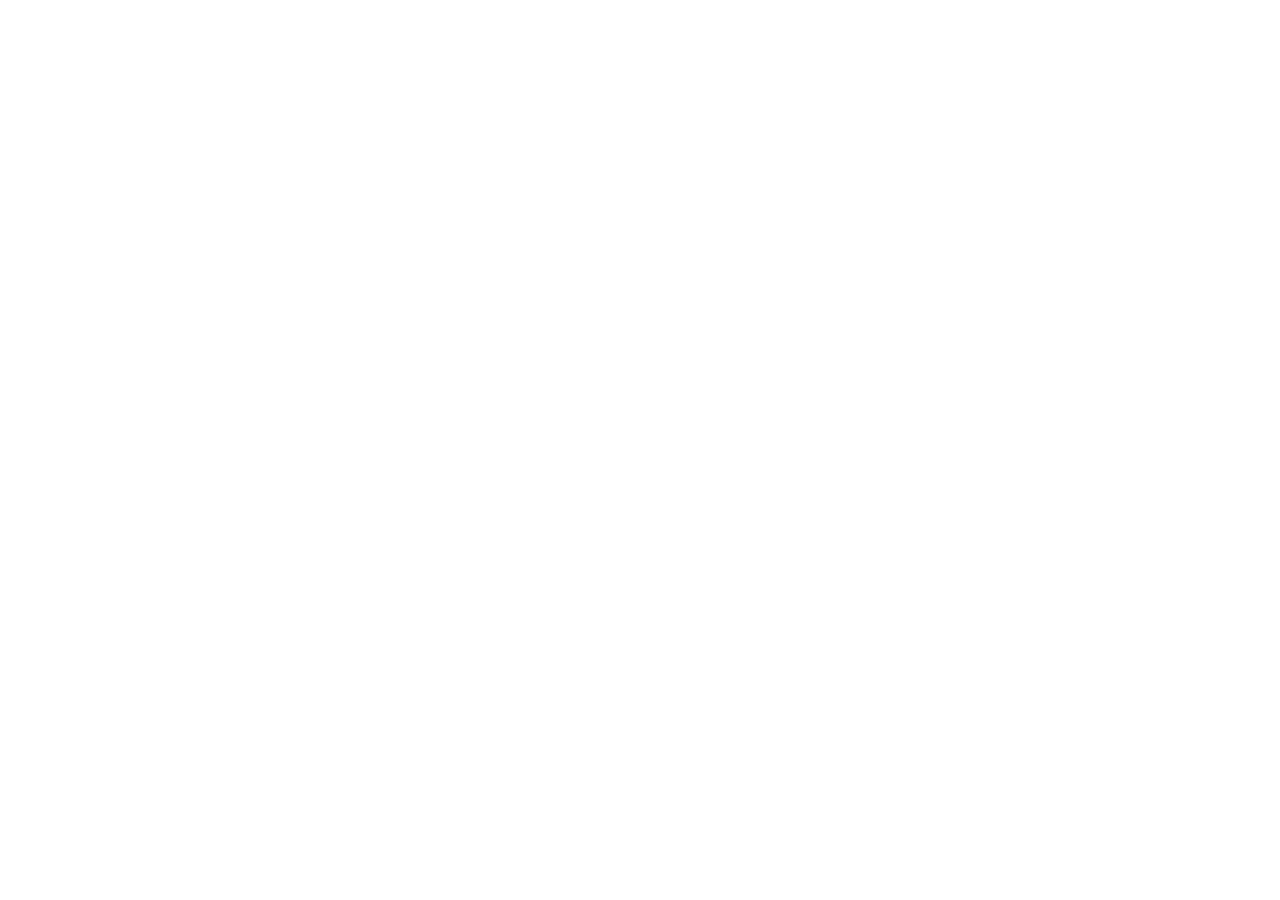
==== commit 3bb68c78: "Encaminha o painel ao servidor protegido com banco de dados central" ====
--- a/index.html
+++ b/index.html
@@ -1,3285 +1,2 @@
-
-
-<!DOCTYPE html>
-<html lang="pt-BR">
-<head>
-  <meta charset="UTF-8" />
-  <title>Painel Ferdynan - Sistema de Gestão + Controle de Shows</title>
-  <meta name="viewport" content="width=device-width, initial-scale=1.0" />
-  <meta name="description" content="Painel de gestão OMNI LEGACY de Rogério Ferdynan: vida, empresa, palco, financeiro de shows e saúde vocal integrados." />
-  <style>
-    :root {
-      --bg: #050711;
-      --bg-elevated: #0b111f;
-      --brand: #111827;
-      --accent: #d4a45a;
-      --accent-soft: rgba(212, 164, 90, 0.14);
-      --text: #f9fafb;
-      --muted: #9ca3af;
-      --border: #1f2933;
-      --radius-lg: 18px;
-      --radius-xl: 22px;
-      --shadow-soft: 0 18px 45px rgba(0, 0, 0, 0.55);
-    }
-
-    * {
-      box-sizing: border-box;
-    }
-
-    body {
-      margin: 0;
-      display: flex;
-      flex-direction: column;
-      min-height: 100vh;
-      font-family: system-ui, -apple-system, BlinkMacSystemFont, "Segoe UI",
-        sans-serif;
-      background: radial-gradient(circle at top, #111827, var(--bg) 65%);
-      color: var(--text);
-      overflow-x: hidden;
-    }
-
-    .app {
-      flex: 1;
-      display: flex;
-      min-height: 0;
-      width: 100%;
-      overflow-x: hidden;
-    }
-
-    .sidebar {
-      width: 280px;
-      padding: 20px 18px;
-      border-right: 1px solid var(--border);
-      background: linear-gradient(180deg, #111827, #050711);
-      display: flex;
-      flex-direction: column;
-      gap: 18px;
-      flex-shrink: 0;
-    }
-
-    .brand {
-      display: flex;
-      align-items: center;
-      gap: 10px;
-    }
-
-    .brand-avatar {
-      width: 38px;
-      height: 38px;
-      border-radius: 999px;
-      background: radial-gradient(circle at 30% 20%, #facc6b, var(--accent));
-      display: flex;
-      align-items: center;
-      justify-content: center;
-      font-weight: 700;
-      font-size: 16px;
-      color: #111827;
-      box-shadow: 0 0 0 3px rgba(212, 164, 90, 0.4);
-    }
-
-    .brand-text-title {
-      font-size: 12px;
-      text-transform: uppercase;
-      letter-spacing: 0.16em;
-      color: var(--muted);
-    }
-
-    .brand-text-name {
-      font-size: 15px;
-      font-weight: 600;
-    }
-
-    .sidebar-section-title {
-      font-size: 12px;
-      text-transform: uppercase;
-      letter-spacing: 0.16em;
-      color: var(--muted);
-      margin-top: 10px;
-      margin-bottom: 5px;
-    }
-
-    .nav-list {
-      list-style: none;
-      padding: 0;
-      margin: 0;
-      display: flex;
-      flex-direction: column;
-      gap: 4px;
-    }
-
-    .nav-item {
-      border-radius: 999px;
-      padding: 8px 10px;
-      display: flex;
-      align-items: center;
-      gap: 8px;
-      font-size: 13px;
-      color: var(--muted);
-      cursor: pointer;
-      border: 1px solid transparent;
-      transition: all 0.2s ease;
-      white-space: nowrap;
-      overflow: hidden;
-      text-overflow: ellipsis;
-    }
-
-    .nav-item span.emoji {
-      font-size: 18px;
-      flex-shrink: 0;
-    }
-
-    .nav-item.active {
-      background: linear-gradient(135deg, #d4a45a, #b97a34);
-      color: #111827;
-      border-color: rgba(212, 164, 90, 0.7);
-      box-shadow: 0 12px 26px rgba(0, 0, 0, 0.7);
-    }
-
-    .nav-item:not(.active):hover,
-    .nav-item:focus-visible {
-      background: rgba(15, 23, 42, 0.9);
-      border-color: var(--border);
-      color: #e5e7eb;
-      outline: none;
-    }
-
-    .nav-item:focus-visible {
-      box-shadow: 0 0 0 2px var(--accent);
-    }
-
-    .sidebar-footer {
-      margin-top: auto;
-      font-size: 11px;
-      color: var(--muted);
-      border-top: 1px dashed var(--border);
-      padding-top: 10px;
-      display: flex;
-      flex-direction: column;
-      gap: 3px;
-    }
-
-    .sidebar-footer-line {
-      font-size: 11px;
-    }
-
-    .main {
-      flex: 1;
-      min-width: 0;
-      padding: 22px 28px 16px;
-      display: flex;
-      flex-direction: column;
-      gap: 18px;
-      background: radial-gradient(circle at top, #0b1120, #020617);
-    }
-
-    .main-header {
-      display: flex;
-      justify-content: space-between;
-      gap: 12px;
-      align-items: center;
-      flex-wrap: wrap;
-    }
-
-    .title-block h1 {
-      font-size: 22px;
-      margin: 0;
-      display: flex;
-      align-items: center;
-      gap: 8px;
-      flex-wrap: wrap;
-    }
-
-    .title-block p {
-      margin: 4px 0 0;
-      font-size: 13px;
-      color: var(--muted);
-    }
-
-    .badge {
-      font-size: 11px;
-      text-transform: uppercase;
-      letter-spacing: 0.16em;
-      padding: 3px 8px;
-      border-radius: 999px;
-      background: var(--accent-soft);
-      color: var(--accent);
-      border: 1px solid rgba(212, 164, 90, 0.7);
-      white-space: nowrap;
-    }
-
-    .stats-row {
-      display: flex;
-      gap: 10px;
-      flex-wrap: wrap;
-      justify-content: flex-end;
-    }
-
-    .stat-card {
-      min-width: 130px;
-      padding: 10px 12px;
-      border-radius: var(--radius-lg);
-      background: radial-gradient(circle at top, #111827, #020617 65%);
-      border: 1px solid var(--border);
-      box-shadow: var(--shadow-soft);
-      cursor: pointer;
-      transition: all 0.2s ease;
-      flex: 1 1 130px;
-      max-width: 200px;
-    }
-
-    .stat-card:hover,
-    .stat-card:focus-visible {
-      border-color: var(--accent);
-      transform: translateY(-2px);
-      outline: none;
-    }
-
-    .stat-card:focus-visible {
-      box-shadow: 0 0 0 2px var(--accent);
-    }
-
-    .stat-label {
-      font-size: 11px;
-      text-transform: uppercase;
-      letter-spacing: 0.14em;
-      color: var(--muted);
-      margin-bottom: 4px;
-    }
-
-    .stat-value {
-      font-size: 18px;
-      font-weight: 600;
-    }
-
-    .stat-hint {
-      font-size: 10px;
-      color: var(--muted);
-      margin-top: 2px;
-    }
-
-    .stat-progress {
-      height: 4px;
-      background: rgba(15, 23, 42, 0.9);
-      border-radius: 999px;
-      overflow: hidden;
-      margin-top: 6px;
-    }
-
-    .stat-progress-bar {
-      height: 100%;
-      background: linear-gradient(90deg, #d4a45a, #b97a34);
-      width: 60%;
-      transition: width 0.4s ease;
-    }
-
-    .progress-dashboard {
-      background: rgba(11, 17, 31, 0.97);
-      border-radius: var(--radius-xl);
-      padding: 14px 16px 14px;
-      border: 1px solid var(--border);
-      box-shadow: var(--shadow-soft);
-    }
-
-    .progress-header {
-      display: flex;
-      justify-content: space-between;
-      align-items: center;
-      margin-bottom: 10px;
-    }
-
-    .progress-title {
-      font-size: 13px;
-      text-transform: uppercase;
-      letter-spacing: 0.16em;
-      color: var(--muted);
-    }
-
-    .progress-layout {
-      display: flex;
-      gap: 18px;
-      align-items: center;
-      flex-wrap: wrap;
-    }
-
-    .progress-ring-wrapper {
-      position: relative;
-      width: 96px;
-      height: 96px;
-      flex-shrink: 0;
-      border-radius: 999px;
-      display: flex;
-      align-items: center;
-      justify-content: center;
-      background: radial-gradient(circle at 30% 20%, #020617, #0b1120 70%);
-      box-shadow: 0 18px 40px rgba(0, 0, 0, 0.7);
-    }
-
-    .progress-ring {
-      transform: rotate(-90deg);
-    }
-
-    .progress-ring circle {
-      transition: stroke-dashoffset 0.4s ease;
-    }
-
-    .progress-ring-bg {
-      stroke: rgba(148, 163, 184, 0.4);
-    }
-
-    .progress-ring-value {
-      stroke-linecap: round;
-      filter: drop-shadow(0 0 8px rgba(212, 164, 90, 0.8));
-    }
-
-    .progress-ring-center {
-      position: absolute;
-      inset: 0;
-      display: flex;
-      flex-direction: column;
-      align-items: center;
-      justify-content: center;
-      pointer-events: none;
-    }
-
-    .progress-ring-percentage {
-      font-size: 18px;
-      font-weight: 700;
-      color: var(--accent);
-    }
-
-    .progress-ring-label {
-      font-size: 10px;
-      text-transform: uppercase;
-      letter-spacing: 0.16em;
-      color: var(--muted);
-      margin-top: 2px;
-    }
-
-    .progress-stats {
-      display: grid;
-      grid-template-columns: repeat(auto-fit, minmax(120px, 1fr));
-      gap: 12px;
-      flex: 1;
-      width: 100%;
-    }
-
-    .progress-item {
-      text-align: left;
-    }
-
-    .progress-number {
-      font-size: 20px;
-      font-weight: 700;
-      color: var(--accent);
-      margin-bottom: 2px;
-    }
-
-    .progress-label {
-      font-size: 11px;
-      color: var(--muted);
-      text-transform: uppercase;
-      letter-spacing: 0.12em;
-    }
-
-    /* META FINANCEIRA + GADGETS */
-    .financial-and-gadgets {
-      display: grid;
-      grid-template-columns: minmax(0, 2fr) minmax(0, 1.3fr);
-      gap: 16px;
-      align-items: stretch;
-    }
-
-    .finance-grid {
-      display: grid;
-      grid-template-columns: minmax(0, 1.3fr) minmax(0, 1fr);
-      gap: 12px;
-      align-items: flex-start;
-    }
-
-    .finance-summary {
-      display: flex;
-      flex-direction: column;
-      gap: 6px;
-      font-size: 12px;
-    }
-
-    .finance-meta {
-      font-size: 13px;
-      font-weight: 600;
-    }
-
-    .finance-meta span {
-      color: var(--accent);
-    }
-
-    .finance-bar {
-      position: relative;
-      width: 100%;
-      height: 10px;
-      border-radius: 999px;
-      background: rgba(15, 23, 42, 0.95);
-      overflow: hidden;
-      margin-top: 4px;
-    }
-
-    .finance-bar-fill {
-      height: 100%;
-      width: 0%;
-      background: linear-gradient(90deg, #16a34a, #22c55e);
-      transition: width 0.3s ease;
-    }
-
-    .finance-bar-label {
-      font-size: 11px;
-      color: var(--muted);
-      margin-top: 4px;
-    }
-
-    .finance-numbers {
-      display: grid;
-      grid-template-columns: repeat(2, minmax(0, 1fr));
-      gap: 6px;
-      margin-top: 6px;
-    }
-
-    .finance-number-card {
-      border-radius: 10px;
-      border: 1px solid var(--border);
-      background: radial-gradient(circle at top, #020617, #020617 70%);
-      padding: 6px 8px;
-      font-size: 11px;
-    }
-
-    .finance-number-label {
-      color: var(--muted);
-      text-transform: uppercase;
-      letter-spacing: 0.08em;
-      margin-bottom: 2px;
-    }
-
-    .finance-number-value {
-      font-weight: 600;
-      font-size: 13px;
-    }
-
-    .finance-inputs {
-      font-size: 12px;
-      display: flex;
-      flex-direction: column;
-      gap: 8px;
-    }
-
-    .finance-input-row {
-      display: flex;
-      align-items: center;
-      gap: 8px;
-    }
-
-    .finance-input-label {
-      flex: 1;
-    }
-
-    .finance-input-label strong {
-      display: block;
-    }
-
-    .finance-input-label small {
-      display: block;
-      color: var(--muted);
-      font-size: 10px;
-    }
-
-    .finance-input-field {
-      width: 70px;
-      font-size: 12px;
-      padding: 4px 6px;
-      border-radius: 999px;
-      border: 1px solid var(--border);
-      background: #020617;
-      color: var(--text);
-      text-align: center;
-    }
-
-    .finance-input-field:focus-visible {
-      outline: 1px solid var(--accent);
-      border-color: var(--accent);
-    }
-
-    .finance-status {
-      font-size: 11px;
-      margin-top: 4px;
-      color: var(--muted);
-    }
-
-    .finance-status span {
-      font-weight: 600;
-    }
-
-    .finance-status--ok span {
-      color: #22c55e;
-    }
-
-    .finance-status--pending span {
-      color: #f97316;
-    }
-
-    .finance-status--zero span {
-      color: var(--muted);
-    }
-
-    .gadget-grid {
-      display: flex;
-      flex-direction: column;
-      gap: 10px;
-      font-size: 12px;
-    }
-
-    .gadget-card {
-      border-radius: 14px;
-      border: 1px solid var(--border);
-      background: radial-gradient(circle at top left, #111827, #020617 70%);
-      padding: 8px 9px;
-    }
-
-    .gadget-title {
-      font-size: 12px;
-      text-transform: uppercase;
-      letter-spacing: 0.12em;
-      color: var(--muted);
-      margin-bottom: 4px;
-      display: flex;
-      align-items: center;
-      gap: 6px;
-    }
-
-    .gadget-body {
-      font-size: 12px;
-      color: var(--muted);
-    }
-
-    .gadget-links {
-      margin-top: 6px;
-      display: flex;
-      flex-wrap: wrap;
-      gap: 6px;
-    }
-
-    .gadget-embed {
-      margin-top: 6px;
-      border-radius: 10px;
-      overflow: hidden;
-      border: 1px solid var(--border);
-    }
-
-    /* PAINEL MENSAL (SHOWS, FUNIL, VOZ) */
-    .panel {
-      background: rgba(11, 17, 31, 0.97);
-      border-radius: var(--radius-xl);
-      padding: 16px 16px 14px;
-      border: 1px solid var(--border);
-      box-shadow: var(--shadow-soft);
-      position: relative;
-    }
-
-    .panel-header {
-      display: flex;
-      justify-content: space-between;
-      align-items: center;
-      gap: 8px;
-      margin-bottom: 10px;
-      flex-wrap: wrap;
-    }
-
-    .panel-title {
-      font-size: 13px;
-      text-transform: uppercase;
-      letter-spacing: 0.18em;
-      color: var(--muted);
-    }
-
-    .panel-subtitle {
-      font-size: 12px;
-      color: var(--muted);
-      margin-top: 2px;
-    }
-
-    .panel-tagline {
-      font-size: 11px;
-      color: var(--muted);
-      margin-top: 4px;
-    }
-
-    .pill {
-      font-size: 11px;
-      padding: 3px 8px;
-      border-radius: 999px;
-      border: 1px solid var(--border);
-      color: var(--muted);
-      white-space: nowrap;
-      background: rgba(15, 23, 42, 0.95);
-    }
-
-    /* TABELAS DO CONTROLE MENSAL */
-    .monthly-block {
-      margin-top: 8px;
-    }
-
-    .monthly-block-title {
-      font-size: 12px;
-      text-transform: uppercase;
-      letter-spacing: 0.14em;
-      color: var(--muted);
-      margin: 12px 0 4px;
-    }
-
-    .monthly-block-note {
-      font-size: 11px;
-      color: var(--muted);
-      margin-top: 4px;
-    }
-
-    .monthly-table-wrapper {
-      width: 100%;
-      overflow-x: auto;
-      padding-bottom: 4px;
-    }
-
-    .monthly-table-wrapper::-webkit-scrollbar {
-      height: 6px;
-    }
-
-    .monthly-table-wrapper::-webkit-scrollbar-track {
-      background: rgba(15, 23, 42, 0.8);
-      border-radius: 999px;
-    }
-
-    .monthly-table-wrapper::-webkit-scrollbar-thumb {
-      background: var(--accent);
-      border-radius: 999px;
-    }
-
-    .monthly-table {
-      border-collapse: collapse;
-      width: 100%;
-      min-width: 620px;
-      margin-top: 4px;
-      font-size: 12px;
-    }
-
-    .monthly-table th,
-    .monthly-table td {
-      border: 1px solid #111827;
-      padding: 6px 8px;
-      text-align: left;
-    }
-
-    .monthly-table th {
-      background: rgba(15, 23, 42, 0.95);
-      font-weight: 500;
-      color: #e5e7eb;
-      font-size: 11px;
-    }
-
-    .monthly-table tbody tr:nth-child(even) td {
-      background: rgba(15, 23, 42, 0.5);
-    }
-
-    .monthly-table tbody tr:nth-child(odd) td {
-      background: rgba(15, 23, 42, 0.25);
-    }
-
-    .center {
-      text-align: center;
-    }
-
-    /* Inputs globais (inclui os das tabelas) */
-    input[type="text"],
-    input[type="number"] {
-      width: 100%;
-      box-sizing: border-box;
-      padding: 4px 6px;
-      border-radius: 8px;
-      border: 1px solid #1f2937;
-      background: #020617;
-      color: var(--text);
-      font-size: 12px;
-    }
-
-    input[type="number"]::-webkit-inner-spin-button,
-    input[type="number"]::-webkit-outer-spin-button {
-      height: auto;
-    }
-
-    input::placeholder {
-      color: #6b7280;
-      font-size: 11px;
-    }
-
-    .small-input {
-      max-width: 70px;
-    }
-
-    .status-box {
-      max-width: 44px;
-      text-align: center;
-    }
-
-    /* LAYOUT INBOX + MÓDULO */
-    .content {
-      display: grid;
-      grid-template-columns: minmax(0, 2.4fr) minmax(0, 1.4fr);
-      gap: 16px;
-      align-items: flex-start;
-    }
-
-    .columns {
-      display: grid;
-      grid-template-columns: repeat(auto-fit, minmax(230px, 1fr));
-      gap: 12px;
-      align-items: flex-start;
-      width: 100%;
-    }
-
-    .column {
-      background: radial-gradient(circle at top left, #111827, #020617 65%);
-      border-radius: 16px;
-      padding: 10px 10px 8px;
-      border: 1px solid var(--border);
-      display: flex;
-      flex-direction: column;
-      min-width: 0;
-    }
-
-    .column-header {
-      display: flex;
-      justify-content: space-between;
-      gap: 6px;
-      align-items: baseline;
-      margin-bottom: 6px;
-    }
-
-    .column-title {
-      font-size: 12px;
-      text-transform: uppercase;
-      letter-spacing: 0.16em;
-    }
-
-    .column-tag {
-      font-size: 10px;
-      color: var(--muted);
-      text-align: right;
-      flex-shrink: 0;
-    }
-
-    .task-list {
-      list-style: none;
-      padding: 0;
-      margin: 0;
-      display: flex;
-      flex-direction: column;
-      gap: 4px;
-      max-height: 210px;
-      overflow-y: auto;
-    }
-
-    .task-list::-webkit-scrollbar {
-      width: 6px;
-    }
-
-    .task-list::-webkit-scrollbar-track {
-      background: rgba(15, 23, 42, 0.8);
-      border-radius: 999px;
-    }
-
-    .task-list::-webkit-scrollbar-thumb {
-      background: var(--accent);
-      border-radius: 999px;
-    }
-
-    .task {
-      display: flex;
-      align-items: flex-start;
-      gap: 6px;
-      font-size: 12px;
-      padding: 5px 6px;
-      border-radius: 10px;
-      cursor: pointer;
-      transition: all 0.2s ease;
-    }
-
-    .task:hover {
-      background: rgba(15, 23, 42, 0.7);
-    }
-
-    .task input[type="checkbox"] {
-      margin-top: 2px;
-      cursor: pointer;
-      flex-shrink: 0;
-      width: auto;
-    }
-
-    .task-text {
-      flex: 1;
-      min-width: 0;
-    }
-
-    .task-text div:first-child {
-      font-weight: 500;
-      color: #e5e7eb;
-      margin-bottom: 2px;
-      word-wrap: break-word;
-    }
-
-    .task.done {
-      opacity: 0.6;
-    }
-
-    .task.done .task-text div:first-child {
-      text-decoration: line-through;
-    }
-
-    .task-tag {
-      font-size: 10px;
-      color: var(--muted);
-      margin-top: 0;
-      word-wrap: break-word;
-    }
-
-    .task-actions {
-      display: flex;
-      gap: 4px;
-      opacity: 0;
-      transition: opacity 0.2s ease;
-      flex-shrink: 0;
-    }
-
-    .task:hover .task-actions {
-      opacity: 1;
-    }
-
-    .task-action-btn {
-      background: none;
-      border: none;
-      color: var(--muted);
-      cursor: pointer;
-      padding: 2px;
-      border-radius: 4px;
-    }
-
-    .task-action-btn:hover {
-      background: rgba(15, 23, 42, 0.95);
-      color: var(--accent);
-    }
-
-    .task-footer {
-      margin-top: 4px;
-      border-top: 1px dashed var(--border);
-      padding-top: 4px;
-    }
-
-    .task-form {
-      display: flex;
-      gap: 4px;
-      margin-top: 4px;
-    }
-
-    .task-input {
-      flex: 1;
-      font-size: 11px;
-      padding: 4px 6px;
-      border-radius: 999px;
-      border: 1px solid var(--border);
-      background: #020617;
-      color: var(--text);
-      min-width: 0;
-    }
-
-    .task-input:focus-visible {
-      outline: 1px solid var(--accent);
-      border-color: var(--accent);
-    }
-
-    .task-add-btn {
-      font-size: 11px;
-      padding: 4px 8px;
-      border-radius: 999px;
-      border: none;
-      background: var(--accent);
-      color: #111827;
-      cursor: pointer;
-      font-weight: 600;
-      flex-shrink: 0;
-    }
-
-    .task-add-btn:hover {
-      filter: brightness(1.05);
-    }
-
-    .module-body {
-      font-size: 12px;
-      color: var(--muted);
-      display: flex;
-      flex-direction: column;
-      gap: 6px;
-    }
-
-    .module-list {
-      list-style: none;
-      padding-left: 0;
-      margin: 6px 0 0;
-      display: flex;
-      flex-direction: column;
-      gap: 4px;
-    }
-
-    .module-item-label {
-      font-weight: 500;
-      color: #e5e7eb;
-    }
-
-    .module-hint {
-      font-size: 11px;
-      color: var(--muted);
-      margin-top: 4px;
-    }
-
-    .muted {
-      color: var(--muted);
-      font-size: 11px;
-    }
-
-    .hint-click {
-      font-size: 11px;
-      color: var(--muted);
-      margin-top: 4px;
-    }
-
-    .module-actions {
-      display: flex;
-      gap: 8px;
-      margin-top: 10px;
-      flex-wrap: wrap;
-    }
-
-    .folder-action {
-      display: inline-flex;
-      align-items: center;
-      gap: 4px;
-      padding: 6px 10px;
-      border-radius: 6px;
-      background: var(--accent-soft);
-      color: var(--accent);
-      border: 1px solid rgba(212, 164, 90, 0.7);
-      font-size: 11px;
-      cursor: pointer;
-      transition: all 0.2s ease;
-      margin-top: 4px;
-    }
-
-    .folder-action:hover,
-    .folder-action:focus-visible {
-      background: var(--accent);
-      color: #111827;
-      outline: none;
-      box-shadow: 0 0 0 2px rgba(212, 164, 90, 0.4);
-    }
-
-    .module-links {
-      margin-top: 10px;
-      display: flex;
-      flex-wrap: wrap;
-      gap: 6px;
-    }
-
-    .link-chip {
-      border-radius: 999px;
-      padding: 5px 10px;
-      border: 1px solid var(--border);
-      font-size: 11px;
-      background: rgba(15, 23, 42, 0.98);
-      color: var(--text);
-      text-decoration: none;
-      display: inline-flex;
-      align-items: center;
-      gap: 6px;
-      white-space: nowrap;
-    }
-
-    .link-chip span.emoji {
-      font-size: 14px;
-    }
-
-    .link-chip:hover,
-    .link-chip:focus-visible {
-      border-color: var(--accent);
-      background: var(--accent-soft);
-      color: var(--accent);
-      outline: none;
-    }
-
-    .export-section {
-      margin-top: 12px;
-      padding: 10px 12px;
-      background: rgba(15, 23, 42, 0.98);
-      border-radius: 12px;
-      border: 1px dashed var(--border);
-    }
-
-    .export-header {
-      display: flex;
-      justify-content: space-between;
-      align-items: center;
-      margin-bottom: 6px;
-      gap: 8px;
-      flex-wrap: wrap;
-    }
-
-    .export-title {
-      font-size: 12px;
-      text-transform: uppercase;
-      letter-spacing: 0.16em;
-      color: var(--muted);
-    }
-
-    .export-btn {
-      background: linear-gradient(135deg, #16a34a, #15803d);
-      color: #f9fafb;
-      border: none;
-      padding: 6px 10px;
-      border-radius: 999px;
-      font-size: 11px;
-      font-weight: 600;
-      cursor: pointer;
-      white-space: nowrap;
-    }
-
-    .export-btn:hover,
-    .export-btn:focus-visible {
-      filter: brightness(1.05);
-      outline: none;
-      box-shadow: 0 0 0 2px rgba(34, 197, 94, 0.5);
-    }
-
-    .notification {
-      position: fixed;
-      bottom: 16px;
-      right: 16px;
-      background: var(--accent);
-      color: #111827;
-      padding: 10px 15px;
-      border-radius: 8px;
-      font-size: 12px;
-      font-weight: 600;
-      box-shadow: 0 4px 12px rgba(0, 0, 0, 0.4);
-      z-index: 1000;
-      animation: slideIn 0.3s ease;
-      max-width: min(320px, 100% - 32px);
-      box-sizing: border-box;
-    }
-
-    @keyframes slideIn {
-      from {
-        transform: translateX(100%);
-        opacity: 0;
-      }
-      to {
-        transform: translateX(0);
-        opacity: 1;
-      }
-    }
-
-    .app-footer {
-      border-top: 1px solid rgba(15, 23, 42, 0.95);
-      background: radial-gradient(circle at bottom, #020617, #050711 60%);
-      padding: 10px 22px 12px;
-    }
-
-    .footer-inner {
-      max-width: 1180px;
-      margin: 0 auto;
-      display: flex;
-      flex-direction: column;
-      gap: 6px;
-    }
-
-    .footer-primary {
-      display: flex;
-      flex-direction: column;
-      gap: 2px;
-    }
-
-    .footer-name {
-      font-size: 13px;
-      font-weight: 600;
-      letter-spacing: 0.08em;
-      text-transform: uppercase;
-    }
-
-    .footer-name span {
-      font-weight: 400;
-      opacity: 0.9;
-      margin-left: 4px;
-    }
-
-    .footer-roles {
-      font-size: 11px;
-      color: var(--muted);
-    }
-
-    .footer-grid {
-      display: grid;
-      grid-template-columns: repeat(3, minmax(0, 1fr));
-      gap: 10px;
-      margin-top: 2px;
-    }
-
-    .footer-col {
-      font-size: 11px;
-      color: var(--muted);
-    }
-
-    .footer-label {
-      font-size: 10px;
-      text-transform: uppercase;
-      letter-spacing: 0.12em;
-      margin-bottom: 2px;
-      color: #d1d5db;
-    }
-
-    .footer-text {
-      margin-bottom: 4px;
-      line-height: 1.35;
-    }
-
-    .footer-text a {
-      color: #e5e7eb;
-      text-decoration: none;
-      border-bottom: 1px dashed rgba(148, 163, 184, 0.4);
-    }
-
-    .footer-text a:hover,
-    .footer-text a:focus-visible {
-      color: var(--accent);
-      border-bottom-style: solid;
-      outline: none;
-    }
-
-    .footer-meta {
-      font-size: 10px;
-      color: #e5e7eb;
-      border-top: 1px dashed rgba(31, 41, 55, 0.95);
-      padding-top: 4px;
-      margin-top: 2px;
-      display: flex;
-      justify-content: flex-start;
-    }
-
-    .footer-meta-line {
-      white-space: nowrap;
-      text-align: left;
-    }
-
-    @media (max-width: 900px) {
-      .app {
-        flex-direction: column;
-      }
-      .sidebar {
-        width: 100%;
-        border-right: none;
-        border-bottom: 1px solid var(--border);
-      }
-      .main {
-        padding: 16px 16px 10px;
-      }
-      .content {
-        grid-template-columns: 1fr;
-      }
-      .financial-and-gadgets {
-        grid-template-columns: 1fr;
-      }
-      .finance-grid {
-        grid-template-columns: 1fr;
-      }
-    }
-
-    @media (max-width: 720px) {
-      .footer-grid {
-        grid-template-columns: 1fr;
-      }
-      .footer-meta {
-        justify-content: center;
-      }
-      .footer-meta-line {
-        white-space: normal;
-        text-align: center;
-      }
-      .title-block h1 {
-        font-size: 18px;
-      }
-      .badge {
-        font-size: 10px;
-      }
-    }
-
-    @media (max-width: 600px) {
-      .panel {
-        padding: 14px 12px;
-      }
-      .progress-layout {
-        flex-direction: column;
-        align-items: flex-start;
-      }
-      .progress-ring-wrapper {
-        margin-bottom: 4px;
-      }
-    }
-
-    @media (max-width: 480px) {
-      .main {
-        padding: 12px 10px 8px;
-      }
-      .sidebar {
-        padding: 12px 12px;
-      }
-      .nav-item {
-        font-size: 12px;
-      }
-      .panel-title {
-        font-size: 11px;
-        letter-spacing: 0.12em;
-      }
-      .panel-subtitle {
-        font-size: 11px;
-      }
-      .footer-name {
-        font-size: 12px;
-      }
-      .footer-roles,
-      .footer-col {
-        font-size: 10px;
-      }
-    }
-  </style>
-<style>:root{--bg:#0d1015;--bg-elevated:#15191f;--accent:#d8b477;--text:#edf0f3;--muted:#929aa7;--border:#2a3039;--shadow-soft:none}
-body{background:#0d1015;font-size:14px;line-height:1.6}.app{align-items:flex-start}.sidebar{position:sticky;top:0;height:100vh;overflow:auto;width:255px;min-width:255px;background:#11151b;border-right:1px solid var(--border);padding:28px 18px}.brand{padding-bottom:24px}.brand-avatar{background:#d8b477;color:#17130e;border-radius:12px;box-shadow:none}.brand-text-title{font-size:15px}.brand-text-name{font-size:11px}.sidebar-section-title{font-size:10px;letter-spacing:.16em;color:#76808e}.nav-item{border-radius:8px;margin:4px 0;padding:10px 9px;font-size:12px;border:1px solid transparent}.nav-item.active{background:#d8b47714;border-color:#d8b47740;color:#e8c68d;box-shadow:none}.nav-item:hover{background:#ffffff08}.nav-item .emoji{font-size:15px;filter:grayscale(.6)}.main{padding:30px 38px;max-width:1700px;min-width:0}.main-header{display:block;margin-bottom:22px}.title-block h1{font-size:32px;font-weight:650;letter-spacing:-1.1px}.title-block p{font-size:13px;margin:8px 0 24px}.badge{font-size:10px;letter-spacing:.08em;background:#d8b47714;padding:5px 10px;border:1px solid #d8b47730}.stats-row{display:grid;grid-template-columns:repeat(3,1fr);gap:16px;width:100%;max-width:none}.stat-card{background:#15191f;border:1px solid var(--border);border-radius:12px;padding:20px;min-width:0;box-shadow:none}.stat-value{font-size:30px;letter-spacing:-.8px;margin:8px 0}.stat-label{font-size:11px;letter-spacing:.08em}.stat-hint{font-size:10px;color:#8e97a5}.progress-dashboard,.panel{background:#15191f;border:1px solid var(--border);border-radius:12px;box-shadow:none;padding:23px}.panel-title,.progress-title{font-size:14px;letter-spacing:0;text-transform:none}.panel-subtitle{font-size:12px;line-height:1.65}.content{display:grid;grid-template-columns:minmax(0,2.3fr) minmax(270px,1fr);gap:18px}.columns{display:grid;grid-template-columns:repeat(2,minmax(0,1fr));gap:12px}.column{background:#10141a;border:1px solid #252b34;border-radius:9px;padding:14px}.task{background:#1a2028;border:1px solid #2a313b;border-radius:7px;padding:12px;margin:9px 0;box-shadow:none}.task:hover{border-color:#d8b47770}.task-text{font-size:12px}.task-tag{font-size:10px;color:#a2abb8}.task input[type=checkbox]{accent-color:#d8b477;width:17px;height:17px}.task-input,input,select,textarea{color:#edf0f3;background:#10141a;border:1px solid #343c47;border-radius:6px;padding:8px;max-width:100%}button{cursor:pointer}button:focus-visible,a:focus-visible,input:focus-visible,[tabindex]:focus-visible{outline:2px solid #e6c286;outline-offset:3px}.folder-action{font-size:11px;border-radius:7px;padding:10px}.monthly-table-wrapper{overflow:auto}.monthly-table{min-width:640px}.monthly-table th{background:#1b222c}.app-footer{background:#11151b;border-top:1px solid var(--border)}.topbar{display:flex;align-items:center;justify-content:space-between;gap:12px;margin-bottom:28px;color:#949eac;font-size:11px}.topbar strong{color:#d8b477;font-size:11px;letter-spacing:.16em}.toolbar{display:flex;flex-wrap:wrap;gap:8px;margin:0 0 18px;align-items:center}.toolbar input{flex:1;min-width:180px}.tool-btn{background:#202731;color:#dbe1e8;border:1px solid #353e49;border-radius:7px;padding:9px 12px;font-size:11px}.tool-btn:hover{border-color:#d8b477}.save-note{font-size:10px;color:#93a294;margin-left:auto}.workspace-tabs{display:flex;gap:6px;margin-bottom:20px;overflow:auto;padding-bottom:4px}.workspace-tabs button{white-space:nowrap;background:transparent;color:#9aa4b3;border:0;border-bottom:2px solid transparent;padding:10px 16px;font-size:12px}.workspace-tabs button.active{color:#e8c68d;border-color:#d8b477}.view-hidden{display:none!important}.local-notice{font-size:11px;color:#9da7b3;margin-top:12px}.sidebar-footer .muted{font-size:10px}.empty-filter{padding:12px;color:#939eac;font-size:12px}
-.main{background:#0d1015}.stats-row .stat-card{width:auto;max-width:none;flex:none}.stats-row{justify-content:stretch}.main>.content{order:0}.main>section[aria-label="Meta financeira e utilidades"]{order:1}.main>section[aria-label="Controle de Shows, Metas e Saúde Vocal"]{order:2}.main>.local-notice,.main>.hint-click{order:3}
-@media(min-width:1100px){.main>.content{margin-top:0}.main{display:flex;flex-direction:column}.main>*{flex-shrink:0}.topbar{order:-5}.main-header{order:-4}.workspace-tabs{order:-3}.toolbar{order:-2}.progress-dashboard{order:-1;margin-bottom:20px}.content{margin-bottom:20px}}
-@media(max-width:1100px){.sidebar{width:215px;min-width:215px}.main{padding:24px}.content{grid-template-columns:1fr}.stats-row{gap:9px}.stat-value{font-size:24px}}
-@media(max-width:760px){.app{display:block}.sidebar{position:relative;width:100%;height:auto;padding:14px;min-width:0}.brand{padding-bottom:10px}.sidebar-section-title,.sidebar-footer{display:none}.nav-list{display:flex;overflow:auto;gap:5px}.nav-item{min-width:max-content;margin:0;font-size:11px}.main{padding:20px 14px}.title-block h1{font-size:25px}.badge{display:inline-block}.stat-card{padding:12px}.stat-value{font-size:20px}.stat-hint{display:none}.stat-label{font-size:9px}.columns{grid-template-columns:1fr}.panel{padding:16px}.topbar{margin-bottom:18px}.save-note{width:100%;margin:0}}
-
-[hidden]{display:none!important}
-.financial-and-gadgets{grid-template-columns:minmax(0,1fr);width:100%}.finance-grid{grid-template-columns:minmax(0,1fr);gap:20px}.finance-inputs{min-width:0;width:100%;gap:10px}.finance-input-row{display:flex;align-items:center;justify-content:space-between;gap:16px;width:100%;padding:14px 16px;background:#10151d;border:1px solid #2a3340;border-radius:9px}.finance-input-label{display:flex;align-items:center;gap:18px;flex:1 1 auto;min-width:0;flex-wrap:wrap}.finance-input-label strong{display:inline;flex:0 0 165px;white-space:nowrap;font-size:14px}.finance-input-label small{display:flex;gap:8px 18px;flex-wrap:wrap;font-size:12px;line-height:1.8}.finance-input-label small span{white-space:nowrap}.qty-label{display:flex;align-items:center;gap:8px;flex:0 0 auto;font-size:11px;color:#aab4c2}.finance-input-row .finance-input-field{flex:0 0 72px;width:72px;min-width:72px;max-width:72px;border-radius:6px;padding:8px}.finance-numbers{grid-template-columns:repeat(4,minmax(0,1fr));gap:10px}.finance-number-card{padding:14px;background:#10151d}.finance-number-value{font-size:20px}.price-panel{order:1;margin:0 0 20px}.price-scroll{overflow-x:auto}.price-table{border-collapse:collapse;width:100%;min-width:620px;font-size:13px}.price-table th,.price-table td{text-align:left;padding:14px 16px;border-bottom:1px solid #303844;white-space:nowrap}.price-table thead{color:#aab5c3;background:#1c2430}.price-table tbody th{font-weight:500}.price-table .profit{background:#d8b47712;color:#e7c48b;font-weight:650}.weather-now{display:flex;align-items:center;justify-content:flex-end;gap:8px;flex-wrap:wrap;width:100%;font-size:11px}.weather-now a{color:#939eac;font-size:9px}.weather-now button{padding:2px 8px}.topbar{flex-wrap:wrap}.topbar #today-label{font-variant-numeric:tabular-nums}.main{width:calc(100% - 255px)}
-@media(max-width:1100px){.main{width:calc(100% - 215px)}}
-@media(max-width:900px){.app{display:block}.sidebar{position:relative;top:auto;width:100%;min-width:0;height:auto;max-height:none;padding:16px}.sidebar .brand{padding-bottom:10px}.sidebar-section-title,.sidebar-footer{display:none}.sidebar .nav-list{display:flex;flex-direction:row;overflow-x:auto;gap:6px}.sidebar .nav-item{flex:0 0 auto;min-width:max-content;margin:0;padding:8px 12px}.main{width:100%;max-width:none}.finance-input-label strong{flex-basis:150px}.finance-numbers{grid-template-columns:repeat(2,minmax(0,1fr))}.topbar{gap:10px}.weather-now{justify-content:flex-start}.finance-input-row{padding:12px}.finance-input-label{gap:5px 12px}}
-@media(max-width:480px){.finance-input-label{display:block}.finance-input-label strong{font-size:12px}.finance-input-label small{font-size:10px;gap:4px 10px}.qty-label{flex-direction:column;gap:3px}.finance-input-row{gap:8px}.finance-input-row .finance-input-field{width:58px;min-width:58px;max-width:58px;flex-basis:auto}.finance-number-value{font-size:18px}}
-</style></head>
-<body>
-  <div class="app">
-    <aside class="sidebar" aria-label="Navegação principal">
-      <div class="brand">
-        <div class="brand-avatar" aria-hidden="true">RF</div>
-        <div>
-          <div class="brand-text-title">Painel de comando</div>
-          <div class="brand-text-name">rogerioferdynan.com</div>
-        </div>
-      </div>
-
-      <div>
-        <h2 class="sidebar-section-title">Núcleos principais</h2>
-        <ul class="nav-list" id="nav-list">
-          <li
-            class="nav-item active"
-            data-module="inbox"
-            role="button"
-            tabindex="0"
-            aria-current="page"
-          >
-            <span class="emoji" aria-hidden="true">📨</span>
-            <span>00 · Inbox Operacional</span>
-          </li>
-          <li class="nav-item" data-module="artista" role="button" tabindex="0">
-            <span class="emoji" aria-hidden="true">🎤</span>
-            <span>01 · Artista Rogério Ferdynan</span>
-          </li>
-          <li class="nav-item" data-module="empresa" role="button" tabindex="0">
-            <span class="emoji" aria-hidden="true">💼</span>
-            <span>02 · Empresa CNPJ</span>
-          </li>
-          <li class="nav-item" data-module="pessoal" role="button" tabindex="0">
-            <span class="emoji" aria-hidden="true">👨‍👦</span>
-            <span>03 · Pessoal CPF</span>
-          </li>
-          <li class="nav-item" data-module="direcao" role="button" tabindex="0">
-            <span class="emoji" aria-hidden="true">🧠</span>
-            <span>04 · Direção Criativa</span>
-          </li>
-          <li class="nav-item" data-module="agenda" role="button" tabindex="0">
-            <span class="emoji" aria-hidden="true">📅</span>
-            <span>05 · Agenda & Logística</span>
-          </li>
-          <li class="nav-item" data-module="backup" role="button" tabindex="0">
-            <span class="emoji" aria-hidden="true">🔒</span>
-            <span>06 · Backup / Arquivo Morto</span>
-          </li>
-          <li class="nav-item" data-module="venda" role="button" tabindex="0">
-            <span class="emoji" aria-hidden="true">💥</span>
-            <span>07 · Venda Mensal</span>
-          </li>
-          <li class="nav-item" data-module="centro" role="button" tabindex="0">
-            <span class="emoji" aria-hidden="true">🧩</span>
-            <span>08 · Centro de Controle</span>
-          </li>
-          <li class="nav-item" data-module="rede" role="button" tabindex="0">
-            <span class="emoji" aria-hidden="true">🌎</span>
-            <span>09 · Rede Global</span>
-          </li>
-          <li class="nav-item" data-module="modelos" role="button" tabindex="0">
-            <span class="emoji" aria-hidden="true">🧾</span>
-            <span>10 · Modelos Oficiais</span>
-          </li>
-          <li class="nav-item" data-module="admin" role="button" tabindex="0">
-            <span class="emoji" aria-hidden="true">🧰</span>
-            <span>11 · Admin do Sistema</span>
-          </li>
-          <li class="nav-item" data-module="resultados" role="button" tabindex="0">
-            <span class="emoji" aria-hidden="true">🎯</span>
-            <span>12 · Resultados Finais</span>
-          </li>
-        </ul>
-      </div>
-
-      <footer class="sidebar-footer">
-        <div class="sidebar-footer-line">OMNI LEGACY 8.0</div>
-        <div class="muted">
-          Tarefas geram arquivos espelho na arquitetura OMNI, mantendo tudo rastreável.
-        </div>
-      </footer>
-    </aside>
-
-    <main class="main" role="main">
-      <!-- CABEÇALHO PRINCIPAL -->
-      <header class="main-header">
-        <div class="title-block">
-          <h1>
-            Ferdynan Produções
-            <span class="badge">Sistema de Gestão 2026</span>
-          </h1>
-          <p>Visão tática do dia a dia · Orquestração de vida, empresa, palco e financeiro de shows.</p>
-        </div>
-
-        <div class="stats-row" aria-label="Indicadores principais">
-          <div
-            class="stat-card"
-            data-stat="shows"
-            role="button"
-            tabindex="0"
-            aria-label="Editar quantidade de shows no mês"
-          >
-            <div class="stat-label">Shows no mês</div>
-            <div class="stat-value" id="stat-shows">12</div>
-            <div class="stat-progress">
-              <div class="stat-progress-bar" id="bar-shows"></div>
-            </div>
-            <div class="stat-hint">Clique ou pressione Enter para ajustar</div>
-          </div>
-          <div
-            class="stat-card"
-            data-stat="faturamento"
-            role="button"
-            tabindex="0"
-            aria-label="Editar faturamento do mês"
-          >
-            <div class="stat-label">Faturamento</div>
-            <div class="stat-value" id="stat-faturamento">R$ 85.000</div>
-            <div class="stat-progress">
-              <div class="stat-progress-bar" id="bar-faturamento"></div>
-            </div>
-            <div class="stat-hint">Clique ou pressione Enter para ajustar</div>
-          </div>
-          <div
-            class="stat-card"
-            data-stat="propostas"
-            role="button"
-            tabindex="0"
-            aria-label="Editar número de propostas abertas"
-          >
-            <div class="stat-label">Propostas abertas</div>
-            <div class="stat-value" id="stat-propostas">7</div>
-            <div class="stat-progress">
-              <div class="stat-progress-bar" id="bar-propostas"></div>
-            </div>
-            <div class="stat-hint">Clique ou pressione Enter para ajustar</div>
-          </div>
-        </div>
-      </header>
-
-      <!-- PROGRESSO DO DIA -->
-      <section class="progress-dashboard" aria-labelledby="progresso-dia-titulo">
-        <div class="progress-header">
-          <h2 class="progress-title" id="progresso-dia-titulo">Progresso do dia</h2>
-        </div>
-
-        <div class="progress-layout">
-          <div class="progress-ring-wrapper" aria-hidden="true">
-            <svg class="progress-ring" width="96" height="96">
-              <defs>
-                <linearGradient id="progressGradient" x1="0%" y1="0%" x2="100%" y2="0%">
-                  <stop offset="0%" stop-color="#d4a45a" />
-                  <stop offset="100%" stop-color="#b97a34" />
-                </linearGradient>
-              </defs>
-              <circle
-                class="progress-ring-bg"
-                stroke-width="6"
-                fill="transparent"
-                r="38"
-                cx="48"
-                cy="48"
-              ></circle>
-              <circle
-                id="progress-ring-circle"
-                class="progress-ring-value"
-                stroke="url(#progressGradient)"
-                stroke-width="6"
-                fill="transparent"
-                r="38"
-                cx="48"
-                cy="48"
-                stroke-dasharray="0 0"
-                stroke-dashoffset="0"
-              ></circle>
-            </svg>
-            <div class="progress-ring-center">
-              <div class="progress-ring-percentage" id="progress-ring-percentage">0%</div>
-              <div class="progress-ring-label">do dia</div>
-            </div>
-          </div>
-
-          <div class="progress-stats" aria-label="Resumo de tarefas do dia">
-            <div class="progress-item">
-              <div class="progress-number" id="progress-total">0</div>
-              <div class="progress-label">Total de tarefas</div>
-            </div>
-            <div class="progress-item">
-              <div class="progress-number" id="progress-done">0</div>
-              <div class="progress-label">Concluídas</div>
-            </div>
-            <div class="progress-item">
-              <div class="progress-number" id="progress-pending">0</div>
-              <div class="progress-label">Pendentes</div>
-            </div>
-            <div class="progress-item">
-              <div class="progress-number" id="progress-score">0/10</div>
-              <div class="progress-label">Índice de foco</div>
-            </div>
-          </div>
-        </div>
-      </section>
-
-      <section class="panel price-panel" id="price-panel" aria-labelledby="prices-title"><div class="panel-header"><div><h2 class="panel-title" id="prices-title">Tabela de valores · 2026</h2><p class="panel-subtitle">Matriz de preços modulares · referência fornecida por você</p></div><span class="pill">6 formatos</span></div><div class="price-scroll"><table class="price-table"><thead><tr><th scope="col">Nível</th><th scope="col">Formato</th><th scope="col">Cachê</th><th scope="col">Custo</th><th scope="col">Lucro</th></tr></thead><tbody><tr><th scope="row">1.0 Básico</th><td>Voz + base simples</td><td>R$ 500</td><td>R$ 300</td><td class="profit">R$ 200</td></tr><tr><th scope="row">2.0 Essencial</th><td>Voz + base (90 min)</td><td>R$ 1.200</td><td>R$ 550</td><td class="profit">R$ 650</td></tr><tr><th scope="row">3.0 Padrão</th><td>Duo / banda (2h)</td><td>R$ 1.800</td><td>R$ 900</td><td class="profit">R$ 900</td></tr><tr><th scope="row">4.0 Premium</th><td>Banda completa</td><td>R$ 3.500</td><td>R$ 1.900</td><td class="profit">R$ 1.600</td></tr><tr><th scope="row">5.0 Evento Público</th><td>Prefeitura</td><td>R$ 8.000</td><td>R$ 4.200</td><td class="profit">R$ 3.800</td></tr><tr><th scope="row">6.1 Réveillon</th><td>Evento topo</td><td>R$ 12.000+</td><td>R$ 6.000</td><td class="profit">R$ 6.000+</td></tr></tbody></table></div><p class="module-hint">A modularidade permite adaptar o formato ao orçamento do cliente preservando a margem. Réveillon: cachê e lucro a partir dos valores indicados.</p></section><!-- META FINANCEIRA + GADGETS -->
-      <section class="financial-and-gadgets" aria-label="Meta financeira e utilidades">
-        <section class="panel" aria-labelledby="finance-title">
-          <div class="panel-header">
-            <div>
-              <h2 class="panel-title" id="finance-title">Meta financeira do mês</h2>
-              <p class="panel-subtitle">
-                Meta líquida para limpar contas e respirar: R$ 10.000 livres, já considerando custos.
-              </p>
-              <p class="panel-tagline">
-                Tabela modular 2026: seis formatos, do Básico ao Réveillon. Valores e margens conforme a tabela enviada.</p>
-            </div>
-            <div class="pill">Planejamento de shows</div>
-          </div>
-
-          <div class="finance-grid">
-            <div class="finance-summary">
-              <div class="finance-meta">
-                Meta líquida: <span id="finance-meta">R$ 10.000</span>
-              </div>
-
-              <div class="finance-bar" aria-hidden="true">
-                <div class="finance-bar-fill" id="finance-bar-fill"></div>
-              </div>
-              <div class="finance-bar-label" id="finance-bar-label">
-                0% da meta alcançada
-              </div>
-
-              <div class="finance-numbers">
-                <div class="finance-number-card">
-                  <div class="finance-number-label">Receita bruta</div>
-                  <div class="finance-number-value" id="finance-bruto">R$ 0</div>
-                </div>
-                <div class="finance-number-card">
-                  <div class="finance-number-label">Custos estimados</div>
-                  <div class="finance-number-value" id="finance-custos">R$ 0</div>
-                </div>
-                <div class="finance-number-card">
-                  <div class="finance-number-label">Lucro líquido</div>
-                  <div class="finance-number-value" id="finance-liquido">R$ 0</div>
-                </div>
-                <div class="finance-number-card">
-                  <div class="finance-number-label">Falta para a meta (R$)</div>
-                  <div class="finance-number-value" id="finance-faltam-shows">R$ 10.000</div>
-                </div>
-              </div>
-
-              <p class="module-hint">
-                Simulação por formato: receita menos custos estimados. Os registros dos shows realizados ficam no controle mensal.</p>
-
-              <p class="finance-status finance-status--zero" id="finance-status">
-                Situação: <span>meta ainda não iniciada.</span>
-              </p>
-            </div>
-
-            <div class="finance-inputs" aria-label="Simulador de shows pela tabela 2026"><div class="finance-input-row"><div class="finance-input-label"><strong>1.0 Básico</strong><small><span>Cachê R$ 500</span><span>Custo R$ 300</span><span>Lucro R$ 200</span></small></div><label class="qty-label">Qtd.<input type="number" id="shows-pequenos" class="finance-input-field" min="0" max="9999" step="1" value="0" aria-label="Quantidade de shows 1.0 Básico"></label></div><div class="finance-input-row"><div class="finance-input-label"><strong>2.0 Essencial</strong><small><span>Cachê R$ 1.200</span><span>Custo R$ 550</span><span>Lucro R$ 650</span></small></div><label class="qty-label">Qtd.<input type="number" id="shows-essencial" class="finance-input-field" min="0" max="9999" step="1" value="0" aria-label="Quantidade de shows 2.0 Essencial"></label></div><div class="finance-input-row"><div class="finance-input-label"><strong>3.0 Padrão</strong><small><span>Cachê R$ 1.800</span><span>Custo R$ 900</span><span>Lucro R$ 900</span></small></div><label class="qty-label">Qtd.<input type="number" id="shows-padrao" class="finance-input-field" min="0" max="9999" step="1" value="0" aria-label="Quantidade de shows 3.0 Padrão"></label></div><div class="finance-input-row"><div class="finance-input-label"><strong>4.0 Premium</strong><small><span>Cachê R$ 3.500</span><span>Custo R$ 1.900</span><span>Lucro R$ 1.600</span></small></div><label class="qty-label">Qtd.<input type="number" id="shows-grandes" class="finance-input-field" min="0" max="9999" step="1" value="0" aria-label="Quantidade de shows 4.0 Premium"></label></div><div class="finance-input-row"><div class="finance-input-label"><strong>5.0 Evento Público</strong><small><span>Cachê R$ 8.000</span><span>Custo R$ 4.200</span><span>Lucro R$ 3.800</span></small></div><label class="qty-label">Qtd.<input type="number" id="shows-publico" class="finance-input-field" min="0" max="9999" step="1" value="0" aria-label="Quantidade de shows 5.0 Evento Público"></label></div><div class="finance-input-row"><div class="finance-input-label"><strong>6.1 Réveillon</strong><small><span>Cachê R$ 12.000+</span><span>Custo R$ 6.000</span><span>Lucro R$ 6.000+</span></small></div><label class="qty-label">Qtd.<input type="number" id="shows-reveillon" class="finance-input-field" min="0" max="9999" step="1" value="0" aria-label="Quantidade de shows 6.1 Réveillon"></label></div><p class="module-hint">Informe a quantidade de cada formato. Réveillon usa o valor mínimo de R$ 12.000; o cachê final pode ser maior.</p></div></div></section><aside class="panel panel-gadgets" aria-label="Gadgets rápidos">
-          <div class="panel-header">
-            <div>
-              <h2 class="panel-title">Gadgets · Clima & Música</h2>
-              <p class="panel-subtitle">
-                Atalhos para cuidar do corpo, voz e vibe antes dos shows.
-              </p>
-            </div>
-            <div class="pill">Suporte diário</div>
-          </div>
-
-          <div class="gadget-grid">
-            <div class="gadget-card">
-              <div class="gadget-title">
-                <span aria-hidden="true">⛅</span>
-                Clima · Lagoa da Prata & BH
-              </div>
-              <div class="gadget-body">
-                Veja o tempo antes de pegar estrada ou marcar ensaio ao ar livre.
-                <div class="gadget-links">
-                  <a
-                    href="https://www.climatempo.com.br/previsao-do-tempo/cidade/330/lagoadaprata-mg"
-                    target="_blank"
-                    rel="noopener noreferrer"
-                    class="link-chip"
-                  >
-                    <span class="emoji">📍</span><span>Lagoa da Prata</span>
-                  </a>
-                  <a
-                    href="https://www.climatempo.com.br/previsao-do-tempo/cidade/321/belohorizonte-mg"
-                    target="_blank"
-                    rel="noopener noreferrer"
-                    class="link-chip"
-                  >
-                    <span class="emoji">🏙️</span><span>Belo Horizonte</span>
-                  </a>
-                  <a
-                    href="https://weather.com/"
-                    target="_blank"
-                    rel="noopener noreferrer"
-                    class="link-chip"
-                  >
-                    <span class="emoji">🌎</span><span>Weather.com</span>
-                  </a>
-                </div>
-              </div>
-            </div>
-
-            <div class="gadget-card">
-              <div class="gadget-title">
-                <span aria-hidden="true">🎧</span>
-                Música & Ferramentas de palco
-              </div>
-              <div class="gadget-body">
-                Afinar, marcar BPM e entrar no clima certo antes de subir no palco.
-                <div class="gadget-links">
-                  <a
-                    href="https://tuner.ninja/"
-                    target="_blank"
-                    rel="noopener noreferrer"
-                    class="link-chip"
-                  >
-                    <span class="emoji">🎸</span><span>Afinador online</span>
-                  </a>
-                  <a
-                    href="https://www.flutetunes.com/metronome/"
-                    target="_blank"
-                    rel="noopener noreferrer"
-                    class="link-chip"
-                  >
-                    <span class="emoji">⏱️</span><span>Metrônomo</span>
-                  </a>
-                  <a
-                    href="https://music.youtube.com/"
-                    target="_blank"
-                    rel="noopener noreferrer"
-                    class="link-chip"
-                  >
-                    <span class="emoji">▶️</span><span>YouTube Music</span>
-                  </a>
-                </div>
-                <div class="gadget-embed" aria-label="Player do Spotify">
-                  <iframe
-                    style="border-radius:0; width:100%; height:120px;"
-                    src="https://open.spotify.com/embed/artist/570xnV2TU8QMAZGFDpVf5E"
-                    width="100%"
-                    height="120"
-                    frameborder="0"
-                    allowfullscreen=""
-                    allow="autoplay; clipboard-write; encrypted-media; fullscreen; picture-in-picture"
-                    loading="lazy"
-                  ></iframe>
-                </div>
-              </div>
-            </div>
-          </div>
-        </aside>
-      </section>
-
-      <!-- AQUI ENTRA O CONTROLE MENSAL (PAINEL DO MÊS + SHOWS + FUNIL + VOZ) -->
-      <section class="panel" aria-label="Controle de Shows, Metas e Saúde Vocal">
-        <div class="panel-header">
-          <div>
-            <h2 class="panel-title">Controle Mensal · Empresa / Artista</h2>
-            <p class="panel-subtitle">
-              Painel do mês: metas de shows, lucro líquido, funil de vendas premium e saúde vocal –
-              alinhados com a meta de R$ 10.000 livres.
-            </p>
-          </div>
-          <div class="pill">Shows · Funil · Voz</div>
-        </div>
-
-        <!-- PAINEL DO MÊS -->
-        <div class="monthly-block">
-          <h3 class="monthly-block-title">Painel do mês – Resultado geral</h3>
-          <p class="monthly-block-note">
-            Compare META x ATUAL e marque o status de cada indicador (✔ quando bateu, ! em alerta).
-          </p>
-
-          <div class="monthly-table-wrapper">
-            <table class="monthly-table">
-              <thead>
-                <tr>
-                  <th>Indicador</th>
-                  <th>Meta</th>
-                  <th>Atual</th>
-                  <th class="center">Status<br>(✔ / ! / vazio)</th>
-                </tr>
-              </thead>
-              <tbody>
-                <tr>
-                  <td>Shows premium (qtd)</td>
-                  <td>5</td>
-                  <td><input type="number" min="0" class="small-input" /></td>
-                  <td class="center"><input type="text" class="status-box" /></td>
-                </tr>
-                <tr>
-                  <td>Shows padrão (qtd)</td>
-                  <td>≤ 5 (total máx. 10)</td>
-                  <td><input type="number" min="0" class="small-input" /></td>
-                  <td class="center"><input type="text" class="status-box" /></td>
-                </tr>
-                <tr>
-                  <td>Total de shows no mês</td>
-                  <td>≤ 10</td>
-                  <td><input type="number" min="0" class="small-input" /></td>
-                  <td class="center"><input type="text" class="status-box" /></td>
-                </tr>
-                <tr>
-                  <td>Lucro líquido total</td>
-                  <td>≥ R$ 10.000</td>
-                  <td>R$ <input type="number" min="0" step="0.01" /></td>
-                  <td class="center"><input type="text" class="status-box" /></td>
-                </tr>
-                <tr>
-                  <td>Dias sem cantar (descanso da voz)</td>
-                  <td>≥ 8 dias/mês</td>
-                  <td><input type="number" min="0" class="small-input" /></td>
-                  <td class="center"><input type="text" class="status-box" /></td>
-                </tr>
-                <tr>
-                  <td>Leads premium contatados</td>
-                  <td>20</td>
-                  <td><input type="number" min="0" class="small-input" /></td>
-                  <td class="center"><input type="text" class="status-box" /></td>
-                </tr>
-                <tr>
-                  <td>Propostas enviadas (premium)</td>
-                  <td>10</td>
-                  <td><input type="number" min="0" class="small-input" /></td>
-                  <td class="center"><input type="text" class="status-box" /></td>
-                </tr>
-                <tr>
-                  <td>Shows premium fechados</td>
-                  <td>5</td>
-                  <td><input type="number" min="0" class="small-input" /></td>
-                  <td class="center"><input type="text" class="status-box" /></td>
-                </tr>
-                <tr>
-                  <td>Taxa de fechamento premium</td>
-                  <td>≥ 25%</td>
-                  <td><input type="number" min="0" max="100" class="small-input" /></td>
-                  <td class="center"><input type="text" class="status-box" /></td>
-                </tr>
-              </tbody>
-            </table>
-          </div>
-
-          <p class="monthly-block-note">
-            ✔ bateu a meta · ! atenção · vazio = ainda em construção.
-          </p>
-        </div>
-
-        <!-- CONTROLE DE SHOWS DO MÊS -->
-        <div class="monthly-block">
-          <h3 class="monthly-block-title">Controle de shows do mês</h3>
-          <p class="monthly-block-note">
-            Registre cada show realizado para ter visão real de cachê, custo e lucro por apresentação.
-          </p>
-
-          <div class="monthly-table-wrapper">
-            <table class="monthly-table">
-              <thead>
-                <tr>
-                  <th>#</th>
-                  <th>Data</th>
-                  <th>Cliente / Evento</th>
-                  <th>Tipo de show<br />(Tabela 2026)</th>
-                  <th>Cachê (R$)</th>
-                  <th>Custo (R$)</th>
-                  <th>Lucro (R$)</th>
-                  <th>Premium?<br />(S / N)</th>
-                </tr>
-              </thead>
-              <tbody>
-                <!-- 10 linhas para até 10 shows -->
-                <tr>
-                  <td>1</td>
-                  <td><input type="text" placeholder="dd/mm" /></td>
-                  <td><input type="text" placeholder="Prefeitura, empresa, etc." /></td>
-                  <td><input type="text" placeholder="Básico / Essencial / Padrão / Premium / Evento Público / Réveillon" /></td>
-                  <td><input type="number" min="0" step="0.01" /></td>
-                  <td><input type="number" min="0" step="0.01" /></td>
-                  <td><input type="number" min="0" step="0.01" /></td>
-                  <td><input type="text" class="small-input" placeholder="S/N" /></td>
-                </tr>
-                <tr>
-                  <td>2</td>
-                  <td><input type="text" placeholder="dd/mm" /></td>
-                  <td><input type="text" /></td>
-                  <td><input type="text" placeholder="Básico / Essencial / Padrão / Premium / Evento Público / Réveillon" /></td>
-                  <td><input type="number" min="0" step="0.01" /></td>
-                  <td><input type="number" min="0" step="0.01" /></td>
-                  <td><input type="number" min="0" step="0.01" /></td>
-                  <td><input type="text" class="small-input" placeholder="S/N" /></td>
-                </tr>
-                <tr>
-                  <td>3</td>
-                  <td><input type="text" placeholder="dd/mm" /></td>
-                  <td><input type="text" /></td>
-                  <td><input type="text" placeholder="Básico / Essencial / Padrão / Premium / Evento Público / Réveillon" /></td>
-                  <td><input type="number" min="0" step="0.01" /></td>
-                  <td><input type="number" min="0" step="0.01" /></td>
-                  <td><input type="number" min="0" step="0.01" /></td>
-                  <td><input type="text" class="small-input" placeholder="S/N" /></td>
-                </tr>
-                <tr>
-                  <td>4</td>
-                  <td><input type="text" placeholder="dd/mm" /></td>
-                  <td><input type="text" /></td>
-                  <td><input type="text" placeholder="Básico / Essencial / Padrão / Premium / Evento Público / Réveillon" /></td>
-                  <td><input type="number" min="0" step="0.01" /></td>
-                  <td><input type="number" min="0" step="0.01" /></td>
-                  <td><input type="number" min="0" step="0.01" /></td>
-                  <td><input type="text" class="small-input" placeholder="S/N" /></td>
-                </tr>
-                <tr>
-                  <td>5</td>
-                  <td><input type="text" placeholder="dd/mm" /></td>
-                  <td><input type="text" /></td>
-                  <td><input type="text" placeholder="Básico / Essencial / Padrão / Premium / Evento Público / Réveillon" /></td>
-                  <td><input type="number" min="0" step="0.01" /></td>
-                  <td><input type="number" min="0" step="0.01" /></td>
-                  <td><input type="number" min="0" step="0.01" /></td>
-                  <td><input type="text" class="small-input" placeholder="S/N" /></td>
-                </tr>
-                <tr>
-                  <td>6</td>
-                  <td><input type="text" placeholder="dd/mm" /></td>
-                  <td><input type="text" /></td>
-                  <td><input type="text" placeholder="Básico / Essencial / Padrão / Premium / Evento Público / Réveillon" /></td>
-                  <td><input type="number" min="0" step="0.01" /></td>
-                  <td><input type="number" min="0" step="0.01" /></td>
-                  <td><input type="number" min="0" step="0.01" /></td>
-                  <td><input type="text" class="small-input" placeholder="S/N" /></td>
-                </tr>
-                <tr>
-                  <td>7</td>
-                  <td><input type="text" placeholder="dd/mm" /></td>
-                  <td><input type="text" /></td>
-                  <td><input type="text" placeholder="Básico / Essencial / Padrão / Premium / Evento Público / Réveillon" /></td>
-                  <td><input type="number" min="0" step="0.01" /></td>
-                  <td><input type="number" min="0" step="0.01" /></td>
-                  <td><input type="number" min="0" step="0.01" /></td>
-                  <td><input type="text" class="small-input" placeholder="S/N" /></td>
-                </tr>
-                <tr>
-                  <td>8</td>
-                  <td><input type="text" placeholder="dd/mm" /></td>
-                  <td><input type="text" /></td>
-                  <td><input type="text" placeholder="Básico / Essencial / Padrão / Premium / Evento Público / Réveillon" /></td>
-                  <td><input type="number" min="0" step="0.01" /></td>
-                  <td><input type="number" min="0" step="0.01" /></td>
-                  <td><input type="number" min="0" step="0.01" /></td>
-                  <td><input type="text" class="small-input" placeholder="S/N" /></td>
-                </tr>
-                <tr>
-                  <td>9</td>
-                  <td><input type="text" placeholder="dd/mm" /></td>
-                  <td><input type="text" /></td>
-                  <td><input type="text" placeholder="Básico / Essencial / Padrão / Premium / Evento Público / Réveillon" /></td>
-                  <td><input type="number" min="0" step="0.01" /></td>
-                  <td><input type="number" min="0" step="0.01" /></td>
-                  <td><input type="number" min="0" step="0.01" /></td>
-                  <td><input type="text" class="small-input" placeholder="S/N" /></td>
-                </tr>
-                <tr>
-                  <td>10</td>
-                  <td><input type="text" placeholder="dd/mm" /></td>
-                  <td><input type="text" /></td>
-                  <td><input type="text" placeholder="Básico / Essencial / Padrão / Premium / Evento Público / Réveillon" /></td>
-                  <td><input type="number" min="0" step="0.01" /></td>
-                  <td><input type="number" min="0" step="0.01" /></td>
-                  <td><input type="number" min="0" step="0.01" /></td>
-                  <td><input type="text" class="small-input" placeholder="S/N" /></td>
-                </tr>
-              </tbody>
-            </table>
-          </div>
-
-          <h4 class="monthly-block-title" style="margin-top:10px;">Totais do mês</h4>
-          <div class="monthly-table-wrapper">
-            <table class="monthly-table">
-              <tbody>
-                <tr>
-                  <th>Total de shows</th>
-                  <td><input type="number" min="0" class="small-input" /></td>
-                </tr>
-                <tr>
-                  <th>Total de shows premium</th>
-                  <td><input type="number" min="0" class="small-input" /></td>
-                </tr>
-                <tr>
-                  <th>Receita bruta total (R$)</th>
-                  <td>R$ <input type="number" min="0" step="0.01" /></td>
-                </tr>
-                <tr>
-                  <th>Custos totais (R$)</th>
-                  <td>R$ <input type="number" min="0" step="0.01" /></td>
-                </tr>
-                <tr>
-                  <th>Lucro líquido total (R$)</th>
-                  <td>R$ <input type="number" min="0" step="0.01" /></td>
-                </tr>
-              </tbody>
-            </table>
-          </div>
-        </div>
-
-        <!-- FUNIL DE VENDAS PREMIUM -->
-        <div class="monthly-block">
-          <h3 class="monthly-block-title">Controle semanal de vendas – shows premium</h3>
-          <p class="monthly-block-note">
-            Acompanhe o fluxo de leads, propostas e fechamentos ao longo do mês.
-          </p>
-
-          <div class="monthly-table-wrapper">
-            <table class="monthly-table">
-              <thead>
-                <tr>
-                  <th>Semana do mês</th>
-                  <th>Leads contatados (qtd)</th>
-                  <th>Respostas recebidas</th>
-                  <th>Propostas enviadas</th>
-                  <th>Reuniões / chamadas</th>
-                  <th>Shows premium fechados</th>
-                </tr>
-              </thead>
-              <tbody>
-                <tr>
-                  <td>Semana 1</td>
-                  <td><input type="number" min="0" class="small-input" /></td>
-                  <td><input type="number" min="0" class="small-input" /></td>
-                  <td><input type="number" min="0" class="small-input" /></td>
-                  <td><input type="number" min="0" class="small-input" /></td>
-                  <td><input type="number" min="0" class="small-input" /></td>
-                </tr>
-                <tr>
-                  <td>Semana 2</td>
-                  <td><input type="number" min="0" class="small-input" /></td>
-                  <td><input type="number" min="0" class="small-input" /></td>
-                  <td><input type="number" min="0" class="small-input" /></td>
-                  <td><input type="number" min="0" class="small-input" /></td>
-                  <td><input type="number" min="0" class="small-input" /></td>
-                </tr>
-                <tr>
-                  <td>Semana 3</td>
-                  <td><input type="number" min="0" class="small-input" /></td>
-                  <td><input type="number" min="0" class="small-input" /></td>
-                  <td><input type="number" min="0" class="small-input" /></td>
-                  <td><input type="number" min="0" class="small-input" /></td>
-                  <td><input type="number" min="0" class="small-input" /></td>
-                </tr>
-                <tr>
-                  <td>Semana 4</td>
-                  <td><input type="number" min="0" class="small-input" /></td>
-                  <td><input type="number" min="0" class="small-input" /></td>
-                  <td><input type="number" min="0" class="small-input" /></td>
-                  <td><input type="number" min="0" class="small-input" /></td>
-                  <td><input type="number" min="0" class="small-input" /></td>
-                </tr>
-                <tr>
-                  <td>Semana 5 (se houver)</td>
-                  <td><input type="number" min="0" class="small-input" /></td>
-                  <td><input type="number" min="0" class="small-input" /></td>
-                  <td><input type="number" min="0" class="small-input" /></td>
-                  <td><input type="number" min="0" class="small-input" /></td>
-                  <td><input type="number" min="0" class="small-input" /></td>
-                </tr>
-              </tbody>
-            </table>
-          </div>
-
-          <h4 class="monthly-block-title" style="margin-top:10px;">Indicadores do funil (mês)</h4>
-          <div class="monthly-table-wrapper">
-            <table class="monthly-table">
-              <tbody>
-                <tr>
-                  <th>Leads premium no mês</th>
-                  <td><input type="number" min="0" class="small-input" /></td>
-                </tr>
-                <tr>
-                  <th>Propostas enviadas</th>
-                  <td><input type="number" min="0" class="small-input" /></td>
-                </tr>
-                <tr>
-                  <th>Shows premium fechados</th>
-                  <td><input type="number" min="0" class="small-input" /></td>
-                </tr>
-                <tr>
-                  <th>Taxa de fechamento (%)</th>
-                  <td><input type="number" min="0" max="100" class="small-input" /></td>
-                </tr>
-              </tbody>
-            </table>
-          </div>
-        </div>
-
-        <!-- CONTROLE DA VOZ -->
-        <div class="monthly-block">
-          <h3 class="monthly-block-title">Controle da voz – saúde vocal</h3>
-          <p class="monthly-block-note">
-            Acompanhe sensação da voz, shows e observações ao longo do mês. Combine com o campo
-            “Dias sem cantar” do painel do mês para garantir descanso suficiente.
-          </p>
-
-          <div class="monthly-table-wrapper">
-            <table class="monthly-table">
-              <thead>
-                <tr>
-                  <th>Data</th>
-                  <th>Show? (S / N)</th>
-                  <th>Formato 2026</th>
-                  <th>Sensação da voz (0–10)</th>
-                  <th>Observações</th>
-                </tr>
-              </thead>
-              <tbody>
-                <tr>
-                  <td><input type="text" placeholder="dd/mm" /></td>
-                  <td><input type="text" class="small-input" placeholder="S/N" /></td>
-                  <td><input type="text" placeholder="Básico / Essencial / Padrão / Premium / Evento Público / Réveillon" /></td>
-                  <td><input type="number" min="0" max="10" class="small-input" /></td>
-                  <td><input type="text" placeholder="cansaço, dor, ok, etc." /></td>
-                </tr>
-                <tr>
-                  <td><input type="text" placeholder="dd/mm" /></td>
-                  <td><input type="text" class="small-input" placeholder="S/N" /></td>
-                  <td><input type="text" placeholder="Básico / Essencial / Padrão / Premium / Evento Público / Réveillon" /></td>
-                  <td><input type="number" min="0" max="10" class="small-input" /></td>
-                  <td><input type="text" placeholder="cansaço, dor, ok, etc." /></td>
-                </tr>
-                <tr>
-                  <td><input type="text" placeholder="dd/mm" /></td>
-                  <td><input type="text" class="small-input" placeholder="S/N" /></td>
-                  <td><input type="text" placeholder="Básico / Essencial / Padrão / Premium / Evento Público / Réveillon" /></td>
-                  <td><input type="number" min="0" max="10" class="small-input" /></td>
-                  <td><input type="text" placeholder="cansaço, dor, ok, etc." /></td>
-                </tr>
-                <tr>
-                  <td><input type="text" placeholder="dd/mm" /></td>
-                  <td><input type="text" class="small-input" placeholder="S/N" /></td>
-                  <td><input type="text" placeholder="Básico / Essencial / Padrão / Premium / Evento Público / Réveillon" /></td>
-                  <td><input type="number" min="0" max="10" class="small-input" /></td>
-                  <td><input type="text" placeholder="cansaço, dor, ok, etc." /></td>
-                </tr>
-                <tr>
-                  <td><input type="text" placeholder="dd/mm" /></td>
-                  <td><input type="text" class="small-input" placeholder="S/N" /></td>
-                  <td><input type="text" placeholder="Básico / Essencial / Padrão / Premium / Evento Público / Réveillon" /></td>
-                  <td><input type="number" min="0" max="10" class="small-input" /></td>
-                  <td><input type="text" placeholder="cansaço, dor, ok, etc." /></td>
-                </tr>
-              </tbody>
-            </table>
-          </div>
-        </div>
-      </section>
-
-      <!-- INBOX + NÚCLEO SELECIONADO -->
-      <section class="content" aria-label="Inbox e núcleo selecionado">
-        <section class="panel" aria-labelledby="inbox-titulo">
-          <div class="panel-header">
-            <div>
-              <h2 class="panel-title" id="inbox-titulo">Inbox · Caixa de Entrada Operacional</h2>
-              <p class="panel-subtitle">
-                Tudo que chega primeiro cai aqui. Depois você envia para o núcleo certo.
-              </p>
-            </div>
-            <div class="pill">Foco de hoje</div>
-          </div>
-
-          <div class="columns" id="columns" aria-label="Colunas de tarefas"></div>
-        </section>
-
-        <aside class="panel" aria-labelledby="module-title">
-          <div class="panel-header">
-            <div>
-              <h2 class="panel-title" id="module-title">
-                00 · Inbox Operacional
-              </h2>
-              <p class="panel-subtitle" id="module-subtitle">
-                Processar, decidir, delegar. Nada dorme na sua cabeça: tudo vem pra cá.
-              </p>
-            </div>
-            <div class="pill" id="module-tag">Visão rápida do núcleo</div>
-          </div>
-
-          <div class="module-body" id="module-body"></div>
-          
-          <div class="module-actions">
-            <button class="folder-action" id="copy-folder-btn" type="button">
-              <span aria-hidden="true">📁</span> Copiar caminho da pasta
-            </button>
-            <button class="folder-action" id="export-tasks-btn" type="button">
-              <span aria-hidden="true">💾</span> Exportar tarefas (.txt)
-            </button>
-            <button class="folder-action" id="export-daily-btn" type="button">
-              <span aria-hidden="true">📋</span> Gerar ATA do dia
-            </button>
-          </div>
-        </aside>
-      </section>
-      <p class="hint-click">
-        💡 Dica: use este painel como rotina diária — abrir, ver a Inbox, checar o controle de shows,
-        marcar o que foi feito e decidir o que vai pra qual núcleo (Artista, Empresa, Agenda, etc.).
-      </p>
-    </main>
-  </div>
-
-  <footer class="app-footer" aria-label="Informações de contato e créditos">
-    <div class="footer-inner">
-      <div class="footer-primary">
-        <div class="footer-name">
-          Rogério Geraldo Lopes <span>(Ferdynan)</span>
-        </div>
-        <div class="footer-roles">
-          Cantor | Produtor Musical | Instrutor de Música
-        </div>
-      </div>
-
-      <div class="footer-grid">
-        <div class="footer-col">
-          <div class="footer-label">Endereço</div>
-          <div class="footer-text">
-            Rua Amazonas, nº 124, Bairro Marília,<br />
-            Lagoa da Prata/MG – CEP 35592-220
-          </div>
-          <div class="footer-text">
-            Escritório Central: Belo Horizonte – MG<br />
-            Unidade Operacional: Lagoa da Prata – MG
-          </div>
-        </div>
-
-        <div class="footer-col">
-          <div class="footer-label">Contato</div>
-          <div class="footer-text">
-            Telefone: (31) 98506-5356 | (37) 99123-3577
-          </div>
-          <div class="footer-text">
-            E-mail:
-            <a href="mailto:contato@rogerioferdynan.com">contato@rogerioferdynan.com</a>
-          </div>
-          <div class="footer-text">
-            Website:
-            <a href="https://rogerioferdynan.com/" target="_blank" rel="noopener noreferrer">rogerioferdynan.com</a>
-          </div>
-        </div>
-
-        <div class="footer-col">
-          <div class="footer-label">Canais digitais</div>
-          <div class="footer-text">
-            <a href="https://rogerioferdynan.com/" target="_blank" rel="noopener noreferrer">Site oficial</a><br />
-            <a href="https://painel.rogerioferdynan.com/" target="_blank" rel="noopener noreferrer">painel.rogerioferdynan.com</a><br />
-            <a href="https://blog.rogerioferdynan.com/" target="_blank" rel="noopener noreferrer">blog.rogerioferdynan.com</a><br />
-            <a href="https://open.spotify.com/artist/570xnV2TU8QMAZGFDpVf5E" target="_blank" rel="noopener noreferrer">Spotify · Perfil do Artista</a>
-          </div>
-          <div class="footer-label">Redes sociais</div>
-          <div class="footer-text">
-            <a href="https://www.instagram.com/rogerioferdynan" target="_blank" rel="noopener noreferrer">Instagram</a> ·
-            <a href="https://www.bandsintown.com/pt/a/15376245-rogerio-ferdynan" target="_blank" rel="noopener noreferrer">Bandsintown</a> ·
-            <a href="https://x.com/rogerioferdynan" target="_blank" rel="noopener noreferrer">Twitter/X</a>
-          </div>
-        </div>
-      </div>
-
-      <div class="footer-meta">
-        <span class="footer-meta-line">
-          © Todos os direitos reservados · Ferdynan Produções · 2026 · CNPJ: 59.765.869/0001-70 · OMNI LEGACY 8.0
-        </span>
-      </div>
-    </div>
-  </footer>
-
-  <script>
-    function clone(obj) {
-      return JSON.parse(JSON.stringify(obj));
-    }
-
-    const STORAGE_KEY = "painelFerdynan_v4";
-
-    const defaultState = {
-      stats: {
-        shows: 12,
-        faturamento: "R$ 85.000",
-        propostas: 7
-      },
-      inbox: {
-        aProcessar: [
-          {
-            id: "t1",
-            text: "Revisar proposta Prefeitura de BH",
-            done: false,
-            tag: "Empresa · Propostas_Contratos",
-            createdAt: new Date().toISOString()
-          },
-          {
-            id: "t2x",
-            text: "Atualizar Repertório",
-            done: false,
-            tag: "Direção Criativa · Repertorio",
-            createdAt: new Date().toISOString()
-          },
-          {
-            id: "t3x",
-            text: "Fazer outro ensaio em estúdio",
-            done: false,
-            tag: "Artista · Fotos_Profissionais",
-            createdAt: new Date().toISOString()
-          }
-        ],
-        alta: [
-          {
-            id: "t2",
-            text: "Enviar material para rádio",
-            done: false,
-            tag: "Artista · Midia_Jornal_TV_Radio",
-            createdAt: new Date().toISOString()
-          },
-          {
-            id: "t2y",
-            text: "CNH - Olhar documentos",
-            done: false,
-            tag: "Pessoal · Documentos_Civis",
-            createdAt: new Date().toISOString()
-          }
-        ],
-        media: [
-          {
-            id: "t3",
-            text: "Agendar ensaio fotográfico",
-            done: false,
-            tag: "Artista · Fotos_Profissionais",
-            createdAt: new Date().toISOString()
-          }
-        ],
-        delegar: [
-          {
-            id: "t4",
-            text: "Editar vídeo do show em SP",
-            done: false,
-            tag: "Artista · Videos_de_Show",
-            createdAt: new Date().toISOString()
-          },
-          {
-            id: "t5",
-            text: "Atualizar planilha financeira",
-            done: false,
-            tag: "Empresa · Tabelas_Precos_Planilhas",
-            createdAt: new Date().toISOString()
-          },
-          {
-            id: "t6",
-            text: "Enviar NF para contabilidade",
-            done: false,
-            tag: "Empresa · Notas_Fiscais_Pagamentos",
-            createdAt: new Date().toISOString()
-          }
-        ]
-      }
-    };
-
-    let state = loadState();
-    let currentModule = "inbox";
-
-    const folderMap = {
-      inbox: "D:\\\\FERDYNAN_LEGACY_SYSTEM_2025\\\\00_📨 INBOX – CAIXA DE ENTRADA OPERACIONAL",
-      artista: "D:\\\\FERDYNAN_LEGACY_SYSTEM_2025\\\\01_🎤 ARTISTA_ROGERIO_FERDYNAN",
-      empresa: "D:\\\\FERDYNAN_LEGACY_SYSTEM_2025\\\\02_💼 EMPRESA_CNPJ_FERDYNAN_PRODUCOES",
-      pessoal: "D:\\\\FERDYNAN_LEGACY_SYSTEM_2025\\\\03_👨‍👦 PESSOAL_CPF_ROGERIO_GERALDO_LOPES",
-      direcao: "D:\\\\FERDYNAN_LEGACY_SYSTEM_2025\\\\04_🧠 DIRECAO_CRIATIVA_CONTEUDO",
-      agenda: "D:\\\\FERDYNAN_LEGACY_SYSTEM_2025\\\\05_📅 AGENDA_LOGISTICA",
-      backup: "D:\\\\FERDYNAN_LEGACY_SYSTEM_2025\\\\06_🔒 BACKUP_ARQUIVO_MORTO",
-      venda: "D:\\\\FERDYNAN_LEGACY_SYSTEM_2025\\\\07_💥 VENDA_MENSAL_MISSAO",
-      centro: "D:\\\\FERDYNAN_LEGACY_SYSTEM_2025\\\\08_🧩 CENTRO_CONTROLE_CONEXOES",
-      rede: "D:\\\\FERDYNAN_LEGACY_SYSTEM_2025\\\\09_🌎 REDE_GLOBAL",
-      modelos: "D:\\\\FERDYNAN_LEGACY_SYSTEM_2025\\\\10_🧾 MODELOS_OFICIAIS",
-      admin: "D:\\\\FERDYNAN_LEGACY_SYSTEM_2025\\\\11_🧰 ADMIN_SISTEMA",
-      resultados: "D:\\\\FERDYNAN_LEGACY_SYSTEM_2025\\\\12_🎯 RESULTADOS_FINAIS"
-    };
-
-    function loadState() {
-      try {
-        const raw = localStorage.getItem(STORAGE_KEY);
-        if (!raw) return clone(defaultState);
-        const parsed = JSON.parse(raw);
-        return Object.assign(clone(defaultState), parsed);
-      } catch (e) {
-        console.error("Erro carregando estado, usando padrão", e);
-        return clone(defaultState);
-      }
-    }
-
-    function saveState() {
-      try {
-        localStorage.setItem(STORAGE_KEY, JSON.stringify(state));
-        updateProgressDashboard();
-      } catch (e) {
-        console.error("Erro salvando estado", e);
-      }
-    }
-
-    function updateProgressDashboard() {
-      let totalTasks = 0;
-      let doneTasks = 0;
-
-      Object.values(state.inbox).forEach(function (col) {
-        col.forEach(function (task) {
-          totalTasks++;
-          if (task.done) doneTasks++;
-        });
-      });
-
-      const percentage = totalTasks > 0 ? Math.round((doneTasks / totalTasks) * 100) : 0;
-      const pending = totalTasks - doneTasks;
-
-      const totalEl = document.getElementById("progress-total");
-      const doneEl = document.getElementById("progress-done");
-      const pendingEl = document.getElementById("progress-pending");
-      const ringPctEl = document.getElementById("progress-ring-percentage");
-      const scoreEl = document.getElementById("progress-score");
-
-      if (totalEl) totalEl.textContent = String(totalTasks);
-      if (doneEl) doneEl.textContent = String(doneTasks);
-      if (pendingEl) pendingEl.textContent = String(pending);
-      if (ringPctEl) ringPctEl.textContent = percentage + "%";
-
-      const focusScore = totalTasks > 0 ? percentage / 10 : 0;
-      if (scoreEl) {
-        scoreEl.textContent = focusScore.toFixed(1).replace(".", ",") + "/10";
-      }
-
-      const circle = document.getElementById("progress-ring-circle");
-      if (circle) {
-        const radius = circle.r.baseVal.value;
-        const circumference = 2 * Math.PI * radius;
-        circle.style.strokeDasharray = circumference + " " + circumference;
-        const offset = circumference - (percentage / 100) * circumference;
-        circle.style.strokeDashoffset = offset;
-      }
-    }
-
-    function getPendingTasksCount() {
-      let pending = 0;
-      Object.values(state.inbox).forEach(function (col) {
-        col.forEach(function (task) {
-          if (!task.done) pending++;
-        });
-      });
-      return pending;
-    }
-
-    function renderStats() {
-      const showsEl = document.getElementById("stat-shows");
-      const fatEl = document.getElementById("stat-faturamento");
-      const propEl = document.getElementById("stat-propostas");
-
-      if (showsEl) showsEl.textContent = String(state.stats.shows);
-      if (fatEl) fatEl.textContent = state.stats.faturamento;
-      if (propEl) propEl.textContent = String(state.stats.propostas);
-
-      const barShows = document.getElementById("bar-shows");
-      const barFat = document.getElementById("bar-faturamento");
-      const barProp = document.getElementById("bar-propostas");
-
-      if (barShows) barShows.style.width = "80%";
-      if (barFat) barFat.style.width = "65%";
-      if (barProp) barProp.style.width = "45%";
-    }
-
-    function setupStatsEditing() {
-      document.querySelectorAll(".stat-card").forEach(function (card) {
-        function handleEdit() {
-          const type = card.getAttribute("data-stat");
-          if (!type) return;
-          let current = state.stats[type];
-          const labelMap = {
-            shows: "Quantos shows no mês?",
-            faturamento: "Qual o faturamento (ex.: R$ 85.000)?",
-            propostas: "Quantas propostas abertas?"
-          };
-          const label = labelMap[type] || "Valor";
-
-          const value = window.prompt(label, String(current));
-          if (value === null || value === "") return;
-
-          if (type === "shows" || type === "propostas") {
-            const num = parseInt(value, 10);
-            if (!isNaN(num)) {
-              state.stats[type] = num;
-            } else {
-              state.stats[type] = value;
-            }
-          } else {
-            state.stats[type] = value;
-          }
-          saveState();
-          renderStats();
-        }
-
-        card.addEventListener("click", handleEdit);
-        card.addEventListener("keydown", function (e) {
-          if (e.key === "Enter" || e.key === " ") {
-            e.preventDefault();
-            handleEdit();
-          }
-        });
-      });
-    }
-
-    const columnsConfig = [
-      { key: "aProcessar", title: "A PROCESSAR", titleShort: "A_PROCESSAR", tag: "Entrou agora" },
-      { key: "alta",       title: "ALTA",        titleShort: "ALTA",        tag: "Impacto direto" },
-      { key: "media",      title: "MÉDIA",       titleShort: "MEDIA",       tag: "Importante, não urgente" },
-      { key: "delegar",    title: "DELEGAR",     titleShort: "DELEGAR",     tag: "Equipe / parceiros" }
-    ];
-
-    function renderInbox() {
-      const container = document.getElementById("columns");
-      if (!container) return;
-      container.innerHTML = "";
-
-      columnsConfig.forEach(function (col) {
-        const columnEl = document.createElement("div");
-        columnEl.className = "column";
-
-        const headerEl = document.createElement("div");
-        headerEl.className = "column-header";
-
-        const titleEl = document.createElement("div");
-        titleEl.className = "column-title";
-        titleEl.textContent = col.title;
-
-        const tagEl = document.createElement("div");
-        tagEl.className = "column-tag";
-        tagEl.textContent = col.tag;
-
-        headerEl.appendChild(titleEl);
-        headerEl.appendChild(tagEl);
-        columnEl.appendChild(headerEl);
-
-        const listEl = document.createElement("ul");
-        listEl.className = "task-list";
-
-        const tasks = state.inbox[col.key] || [];
-
-        tasks.forEach(function (task) {
-          const li = document.createElement("li");
-          li.className = "task" + (task.done ? " done" : "");
-          li.setAttribute("data-task-id", task.id);
-
-          const checkbox = document.createElement("input");
-          checkbox.type = "checkbox";
-          checkbox.checked = task.done;
-
-          checkbox.addEventListener("click", function (e) {
-            e.stopPropagation();
-            task.done = checkbox.checked;
-            if (task.done) {
-              li.classList.add("done");
-              task.completedAt = new Date().toISOString();
-            } else {
-              li.classList.remove("done");
-              delete task.completedAt;
-            }
-            saveState();
-          });
-
-          const textWrapper = document.createElement("div");
-          textWrapper.className = "task-text";
-
-          const mainText = document.createElement("div");
-          mainText.textContent = task.text;
-          textWrapper.appendChild(mainText);
-
-          if (task.tag) {
-            const tagDiv = document.createElement("div");
-            tagDiv.className = "task-tag";
-            tagDiv.textContent = task.tag;
-            textWrapper.appendChild(tagDiv);
-          }
-
-          const actionsWrapper = document.createElement("div");
-          actionsWrapper.className = "task-actions";
-
-          const deleteBtn = document.createElement("button");
-          deleteBtn.className = "task-action-btn";
-          deleteBtn.type = "button";
-          deleteBtn.innerHTML = "🗑️";
-          deleteBtn.title = "Remover tarefa";
-
-          deleteBtn.addEventListener("click", function (e) {
-            e.stopPropagation();
-            if (window.confirm("Remover esta tarefa permanentemente?")) {
-              const idx = state.inbox[col.key].findIndex(function (t) {
-                return t.id === task.id;
-              });
-              if (idx > -1) {
-                state.inbox[col.key].splice(idx, 1);
-                saveState();
-                renderInbox();
-              }
-            }
-          });
-
-          actionsWrapper.appendChild(deleteBtn);
-
-          li.appendChild(checkbox);
-          li.appendChild(textWrapper);
-          li.appendChild(actionsWrapper);
-          listEl.appendChild(li);
-        });
-
-        columnEl.appendChild(listEl);
-
-        const footer = document.createElement("div");
-        footer.className = "task-footer";
-
-        const form = document.createElement("form");
-        form.className = "task-form";
-
-        const input = document.createElement("input");
-        input.type = "text";
-        input.placeholder = "Nova tarefa...";
-        input.className = "task-input";
-        input.setAttribute("aria-label", "Nova tarefa na coluna " + col.title);
-
-        const btn = document.createElement("button");
-        btn.type = "submit";
-        btn.textContent = "+";
-        btn.className = "task-add-btn";
-        btn.setAttribute("aria-label", "Adicionar tarefa em " + col.title);
-
-        form.addEventListener("submit", function (e) {
-          e.preventDefault();
-          const value = input.value.trim();
-          if (!value) return;
-
-          const tagOptions = [
-            "Inbox · 01_⚡ A_PROCESSAR",
-            "Inbox · 02_👥 DELEGAR_EQUIPE",
-            "Inbox · 03_💡 INSPIRACOES_RAPIDAS",
-            "Inbox · 04_🌐 REFERENCIAS_EXTERNAS",
-
-            "Artista · 01_📸 Fotos_Profissionais",
-            "Artista · 02_🎥 Videos_de_Show",
-            "Artista · 03_🎵 Repertorio",
-            "Artista · 04_🖼️ Divulgacao_Capas_Stories",
-            "Artista · 05_📂 Portfolio",
-            "Artista · 06_🗺️ Cartazes_Por_Cidade",
-            "Artista · 07_📻 Midia_Jornal_TV_Radio",
-
-            "Empresa · 01_📄 Propostas_Contratos",
-            "Empresa · 02_💰 Notas_Fiscais_Pagamentos",
-            "Empresa · 03_🧾 CNPJ_Documentos_Oficiais",
-            "Empresa · 04_🏙️ Clientes_Prefeituras",
-            "Empresa · 05_🏦 Contabilidade_Bancos",
-            "Empresa · 06_📊 Tabelas_Precos_Planilhas",
-            "Empresa · 07_🤝 Parcerias_Comerciais",
-            "Empresa · 08_🧾 Editais_Processos_Publicos",
-            "Empresa · 09_👥 RH_Equipe",
-
-            "Pessoal · 01_📜 Comprovantes_Declaracoes",
-            "Pessoal · 02_💊 Saude_Mental_Suplementacao",
-            "Pessoal · 03_👦 Filho_Mikael",
-            "Pessoal · 04_🧘 Reflexoes_Escritos_Pessoais",
-            "Pessoal · 05_👨‍👩‍👧 Familia_Assuntos_Juridicos",
-            "Pessoal · 07_🗂️ Organizacao_Pessoal_Notion",
-            "Pessoal · 08_📚 Documentos_Civis",
-
-            "Agenda · 01_🎟️ Shows_Confirmados",
-            "Agenda · 02_💬 Shows_Negociacao",
-            "Agenda · 03_🗓️ Agenda_Mensal",
-            "Agenda · 04_✅ Checklist_Show",
-            "Agenda · 05_🛣️ Relatorios_Deslocamentos",
-            "Agenda · 06_⚙️ Equipamentos_Carga",
-            "Agenda · 07_👷 Equipe_Tecnica_Apoio",
-            "Agenda · 08_🎤 Requisitos_Camarim_Rider_Tecnico",
-
-            "Backup · 01_🕰️ Fotos_Antigas",
-            "Backup · 02_🗞️ Campanhas_Encerradas_LogOff",
-            "Backup · 03_🗃️ Pastas_Antigas",
-            "Backup · 04_📱 Prints_WhatsApp",
-
-            "Venda · 01_📰 Cartazes_Atualizados",
-            "Venda · 02_📘 Portfolio_PDF",
-            "Venda · 03_💬 Texto_WhatsApp_Venda",
-            "Venda · 04_🔥 Contatos_Quentes",
-            "Venda · 05_📄 Propostas_Contratos",
-            "Venda · 06_💸 Pagamentos_Pendencias",
-            "Venda · 07_🎞️ Videos_Enviar",
-
-            "Centro · 01_🗺️ Mapa_Geral_Pastas",
-            "Centro · 02_🧾 Fluxos_Checklists",
-            "Centro · 03_🔗 Integracoes_Estrategicas",
-            "Centro · 04_🧱 Modelos_Universais",
-            "Centro · 05_📆 Painel_Mensal_Missoes",
-
-            "Modelos Oficiais · 01_🧠 Apresentacoes",
-            "Modelos Oficiais · 02_📄 Docs",
-            "Modelos Oficiais · 03_🖼️ Identidade_Visual",
-            "Modelos Oficiais · 04_📊 Planilhas",
-
-            "Admin · 🔗 _ATALHOS",
-            "Admin · ⚙️ Administração, scripts e atalhos internos",
-
-            "Resultados · 01_💼 Clientes",
-            "Resultados · 02_📰 Imprensa",
-            "Resultados · 03_📱 Social",
-
-            "Direcao Criativa · 01_📢 Posts_Prontos",
-            "Direcao Criativa · 02_🎬 Modelos_Reels",
-            "Direcao Criativa · 03_🏷️ Logos_Branding",
-            "Direcao Criativa · 04_🎧 Musicas_Em_Andamento",
-            "Direcao Criativa · 05_💿 Capas_Estetica_Albuns",
-            "Direcao Criativa · 06_🧩 Campanhas_Slogans",
-            "Direcao Criativa · 07_🎭 Parcerias_Artisticas",
-            "Direcao Criativa · 08_🔍 Pesquisa_Estudos",
-
-            "Rede Global · 01_🇺🇸 EUA_CANADA",
-            "Rede Global · 02_🇪🇺 EUROPA",
-            "Rede Global · 03_🌎 LATAM",
-            "Rede Global · 04_🤝 PARCERIAS_GLOBAIS"
-          ];
-
-          const promptMessage =
-            "Selecione a categoria da tarefa:\n\n" +
-            tagOptions
-              .map(function (opt, i) {
-                return (i + 1) + ". " + opt;
-              })
-              .join("\n") +
-            "\n\nOu digite uma categoria personalizada.";
-
-          const tagChoice = window.prompt(promptMessage, "1");
-
-          let selectedTag = "";
-          if (tagChoice !== null) {
-            const tagIndex = parseInt(tagChoice, 10) - 1;
-            if (!isNaN(tagIndex) && tagIndex >= 0 && tagIndex < tagOptions.length) {
-              selectedTag = tagOptions[tagIndex];
-            } else if (tagChoice.trim() !== "") {
-              selectedTag = tagChoice.trim();
-            }
-          }
-
-          const newTask = {
-            id: "t_" + Date.now(),
-            text: value,
-            done: false,
-            tag: selectedTag,
-            createdAt: new Date().toISOString()
-          };
-          state.inbox[col.key].push(newTask);
-          saveState();
-          input.value = "";
-          renderInbox();
-
-          createTaskFile(newTask, col.titleShort);
-        });
-
-        form.appendChild(input);
-        form.appendChild(btn);
-        footer.appendChild(form);
-        columnEl.appendChild(footer);
-
-        container.appendChild(columnEl);
-      });
-
-      updateProgressDashboard();
-    }
-
-    const modules = {
-      inbox: {
-        title: "00 · Inbox Operacional",
-        subtitle: "Tudo chega aqui primeiro. Depois você decide: fazer, delegar, agendar ou arquivar.",
-        tag: "Entrada de tudo",
-        body:
-          '<p>Use a Inbox como seu <strong>cérebro externo</strong>:</p>' +
-          '<ul class="module-list">' +
-          '<li><span class="module-item-label">01_⚡ A_PROCESSAR</span> – coisas que chegaram e ainda não foram decididas.</li>' +
-          '<li><span class="module-item-label">02_👥 DELEGAR_EQUIPE</span> – tarefas que outra pessoa pode executar.</li>' +
-          '<li><span class="module-item-label">03_💡 INSPIRACOES_RAPIDAS</span> – ideias, rabiscos, flashes criativos.</li>' +
-          '<li><span class="module-item-label">04_🌐 REFERENCIAS_EXTERNAS</span> – prints, links, PDFs que valem ser guardados.</li>' +
-          "</ul>" +
-          '<p class="module-hint">' +
-          "Na prática: viu algo? joga na Inbox. Em outro momento, você abre o painel e decide " +
-          "para qual núcleo mandar (Artista, Empresa, Agenda, etc.)." +
-          "</p>" +
-          '<div class="module-links">' +
-          '<a href="https://web.whatsapp.com/" target="_blank" rel="noopener noreferrer" class="link-chip">' +
-          '<span class="emoji">💬</span><span>WhatsApp Web</span>' +
-          "</a>" +
-          '<a href="https://calendar.google.com/" target="_blank" rel="noopener noreferrer" class="link-chip">' +
-          '<span class="emoji">📅</span><span>Google Agenda</span>' +
-          "</a>" +
-          '<a href="https://web.agendor.com.br/entrar/" target="_blank" rel="noopener noreferrer" class="link-chip">' +
-          '<span class="emoji">📊</span><span>Agendor</span>' +
-          "</a>" +
-          '<a href="https://docs.google.com/spreadsheets/d/1iwtQoSlaRhUW115wmPv-7qYuslF4J5jcg41RzrgX7e4/edit" target="_blank" rel="noopener noreferrer" class="link-chip">' +
-          '<span class="emoji">📈</span><span>Planilha Financeira</span>' +
-          "</a>" +
-          '<a href="https://getmozart.ai/app" target="_blank" rel="noopener noreferrer" class="link-chip">' +
-          '<span class="emoji">🤖</span><span>Mozart AI</span>' +
-          "</a>" +
-          '<a href="https://mail.zoho.com/zm/" target="_blank" rel="noopener noreferrer" class="link-chip">' +
-          '<span class="emoji">📧</span><span>Zoho Mail</span>' +
-          "</a>" +
-          '<a href="https://www.notion.so/" target="_blank" rel="noopener noreferrer" class="link-chip">' +
-          '<span class="emoji">📓</span><span>Notion</span>' +
-          "</a>" +
-          '<a href="https://www.youtube.com/" target="_blank" rel="noopener noreferrer" class="link-chip">' +
-          '<span class="emoji">🎬</span><span>YouTube</span>' +
-          "</a>" +
-          "</div>"
-      },
-
-      artista: {
-        title: "01 · Artista Rogério Ferdynan",
-        subtitle: "Tudo que sustenta a imagem, repertório e material artístico do palco.",
-        tag: "Núcleo artístico",
-        body:
-          "<p>Espelha a pasta <strong>01_🎤 ARTISTA_ROGERIO_FERDYNAN</strong> do seu sistema:</p>" +
-          '<ul class="module-list">' +
-          '<li><span class="module-item-label">📸 Fotos_Profissionais</span> – estúdio, ao vivo, bastidores, com fãs.</li>' +
-          '<li><span class="module-item-label">🎥 Videos_de_Show</span> – RAW, edição, final, VS_Show, backups.</li>' +
-          '<li><span class="module-item-label">🎵 Repertorio</span> – setlists, letras, blocos temáticos, ensaios.</li>' +
-          '<li><span class="module-item-label">🖼️ Divulgacao_Capas_Stories</span> – feed, stories, capas, thumbnails.</li>' +
-          "</ul>" +
-          '<p class="module-hint">' +
-          "Quando uma tarefa é sobre <strong>imagem, repertório ou material artístico</strong>, " +
-          "ela nasce na Inbox, mas o arquivo final vive neste núcleo." +
-          "</p>" +
-          '<div class="module-links">' +
-          '<a href="https://artists.spotify.com/" target="_blank" rel="noopener noreferrer" class="link-chip">' +
-          '<span class="emoji">🎧</span><span>Spotify for Artists</span>' +
-          "</a>" +
-          '<a href="https://artists.bandsintown.com/" target="_blank" rel="noopener noreferrer" class="link-chip">' +
-          '<span class="emoji">📍</span><span>Bandsintown</span>' +
-          "</a>" +
-          '<a href="https://linkr.bio/rogerioferdynan" target="_blank" rel="noopener noreferrer" class="link-chip">' +
-          '<span class="emoji">🌐</span><span>Linkr.bio</span>' +
-          "</a>" +
-          "</div>"
-      },
-
-      empresa: {
-        title: "02 · Empresa CNPJ · Ferdynan Produções",
-        subtitle: "Ferramentas para lidar com prefeitura, contratos, NF, bancos, editais.",
-        tag: "Backstage da empresa",
-        body:
-          "<p>Espelha a pasta <strong>02_💼 EMPRESA_CNPJ_FERDYNAN_PRODUCOES</strong>:</p>" +
-          '<ul class="module-list">' +
-          '<li><span class="module-item-label">📄 Propostas_Contratos</span></li>' +
-          '<li><span class="module-item-label">💰 Notas_Fiscais_Pagamentos</span> – notas, relatórios, contas bancárias.</li>' +
-          '<li><span class="module-item-label">🧾 CNPJ_Documentos_Oficiais</span> – Receita Federal, certidões, calendário fiscal.</li>' +
-          '<li><span class="module-item-label">🏙️ Clientes_Prefeituras</span> – DDD37, outras cidades MG, Brasil, internacional.</li>' +
-          '<li><span class="module-item-label">📊 Tabelas_Precos_Planilhas</span> – business plan, planilhas de venda.</li>' +
-          "</ul>" +
-          '<p class="module-hint">' +
-          "Qualquer tarefa que envolve <strong>dinheiro, documento oficial ou prefeituras</strong> " +
-          "provavelmente pertence aqui." +
-          "</p>" +
-          '<div class="module-links">' +
-          '<a href="https://docs.google.com/document/d/1UWcL2O1QFVktAEf3T7p6tkLUzY2HRiNbmHDUpDPr1xA/edit" target="_blank" rel="noopener noreferrer" class="link-chip">' +
-          '<span class="emoji">📄</span><span>Contratos (Docs)</span>' +
-          "</a>" +
-          '<a href="https://docs.google.com/spreadsheets/d/1iwtQoSlaRhUW115wmPv-7qYuslF4J5jcg41RzrgX7e4/edit" target="_blank" rel="noopener noreferrer" class="link-chip">' +
-          '<span class="emoji">📊</span><span>Financeiro (Sheets)</span>' +
-          "</a>" +
-          "</div>"
-      },
-
-      pessoal: {
-        title: "03 · Pessoal · CPF Rogério Geraldo Lopes",
-        subtitle: "Saúde, documentos, família, processos, organização pessoal.",
-        tag: "Você como pessoa",
-        body:
-          "<p>Espelha a pasta <strong>03_👨‍👦 PESSOAL_CPF_ROGERIO_GERALDO_LOPES</strong>:</p>" +
-          '<ul class="module-list">' +
-          '<li><span class="module-item-label">📜 Comprovantes_Declaracoes</span></li>' +
-          '<li><span class="module-item-label">💊 Saude_Mental_Suplementacao</span></li>' +
-          '<li><span class="module-item-label">👦 Filho_Mikael</span></li>' +
-          "</ul>"
-      },
-
-      direcao: {
-        title: "04 · Direção Criativa & Conteúdo",
-        subtitle: "Músicas, campanhas, reels, estética, parcerias artísticas.",
-        tag: "Cérebro criativo",
-        body:
-          "<p>Espelha a pasta <strong>04_🧠 DIRECAO_CRIATIVA_CONTEUDO</strong>:</p>" +
-          '<ul class="module-list">' +
-          '<li><span class="module-item-label">📢 Posts_Prontos</span></li>' +
-          '<li><span class="module-item-label">🎬 Modelos_Reels</span></li>' +
-          '<li><span class="module-item-label">🎧 Musicas_Em_Andamento</span></li>' +
-          "</ul>" +
-          '<p class="module-hint">' +
-          "Quando a tarefa é <strong>criar, refinar ou pensar conceito</strong>, " +
-          "ela provavelmente termina aqui." +
-          "</p>" +
-          '<div class="module-links">' +
-          '<a href="https://www.canva.com/pt_br/" target="_blank" rel="noopener noreferrer" class="link-chip">' +
-          '<span class="emoji">🎨</span><span>Canva</span>' +
-          "</a>" +
-          '<a href="https://commercepro.capcut.com/ai-video-generator-v2/result" target="_blank" rel="noopener noreferrer" class="link-chip">' +
-          '<span class="emoji">🎬</span><span>CapCut</span>' +
-          "</a>" +
-          '<a href="https://chatgpt.com/" target="_blank" rel="noopener noreferrer" class="link-chip">' +
-          '<span class="emoji">🤖</span><span>ChatGPT</span>' +
-          "</a>" +
-          '<a href="https://gemini.google.com/app" target="_blank" rel="noopener noreferrer" class="link-chip">' +
-          '<span class="emoji">🧠</span><span>Gemini</span>' +
-          "</a>" +
-          "</div>"
-      },
-
-      agenda: {
-        title: "05 · Agenda & Logística",
-        subtitle: "Shows confirmados, em negociação, deslocamentos, equipe, equipamentos.",
-        tag: "Operação de palco",
-        body:
-          "<p>Espelha a pasta <strong>05_📅 AGENDA_LOGISTICA</strong>:</p>" +
-          '<ul class="module-list">' +
-          '<li><span class="module-item-label">🎟️ Shows_Confirmados</span></li>' +
-          '<li><span class="module-item-label">💬 Shows_Negociacao</span></li>' +
-          "</ul>" +
-          '<div class="module-links">' +
-          '<a href="https://trello.com/" target="_blank" rel="noopener noreferrer" class="link-chip">' +
-          '<span class="emoji">📌</span><span>Trello</span>' +
-          "</a>" +
-          '<a href="https://web.whatsapp.com/" target="_blank" rel="noopener noreferrer" class="link-chip">' +
-          '<span class="emoji">💬</span><span>WhatsApp Web</span>' +
-          "</a>" +
-          "</div>"
-      },
-
-      backup: {
-        title: "06 · Backup / Arquivo Morto",
-        subtitle: "Tudo que não é mais da rotina, mas você não quer perder de vista.",
-        tag: "Memória do sistema",
-        body:
-          "<p>Espelha a pasta <strong>06_🔒 BACKUP_ARQUIVO_MORTO</strong>:</p>" +
-          '<ul class="module-list">' +
-          '<li><span class="module-item-label">🕰️ Fotos_Antigas</span></li>' +
-          '<li><span class="module-item-label">🗞️ Campanhas_Encerradas_LogOff</span></li>' +
-          '<li><span class="module-item-label">🗃️ Pastas_Antigas</span></li>' +
-          '<li><span class="module-item-label">📱 Prints_WhatsApp</span></li>' +
-          "</ul>"
-      },
-
-      venda: {
-        title: "07 · Venda Mensal · Missão",
-        subtitle: "Tudo que coloca show novo na agenda e dinheiro entrando.",
-        tag: "Motor comercial",
-        body:
-          "<p>Espelha a pasta <strong>07_💥 VENDA_MENSAL_MISSAO</strong>:</p>" +
-          '<ul class="module-list">' +
-          '<li><span class="module-item-label">📰 Cartazes_Atualizados</span></li>' +
-          '<li><span class="module-item-label">📘 Portfolio_PDF</span></li>' +
-          '<li><span class="module-item-label">💬 Texto_WhatsApp_Venda</span></li>' +
-          "</ul>" +
-          '<div class="module-links">' +
-          '<a href="https://b2bleads.com.br/" target="_blank" rel="noopener noreferrer" class="link-chip">' +
-          '<span class="emoji">📇</span><span>B2B Leads</span>' +
-          "</a>" +
-          '<a href="https://calculadora-freelae.web.app/" target="_blank" rel="noopener noreferrer" class="link-chip">' +
-          '<span class="emoji">🧮</span><span>Calculadora Freelancer</span>' +
-          "</a>" +
-          "</div>"
-      },
-
-      centro: {
-        title: "08 · Centro de Controle & Conexões",
-        subtitle: "Mapas, fluxos, integrações, modelos que conectam tudo.",
-        tag: "Arquitetura do sistema",
-        body:
-          "<p>Espelha a pasta <strong>08_🧩 CENTRO_CONTROLE_CONEXOES</strong>:</p>" +
-          '<ul class="module-list">' +
-          '<li><span class="module-item-label">🗺️ Mapa_Geral_Pastas</span></li>' +
-          '<li><span class="module-item-label">🧾 Fluxos_Checklists</span></li>' +
-          '<li><span class="module-item-label">🔗 Integracoes_Estrategicas</span></li>' +
-          "</ul>"
-      },
-
-      rede: {
-        title: "09 · Rede Global",
-        subtitle: "Conexões com EUA, Europa, Latam, parcerias globais.",
-        tag: "Expansão",
-        body:
-          "<p>Espelha a pasta <strong>09_🌎 REDE_GLOBAL</strong>:</p>" +
-          '<ul class="module-list">' +
-          '<li><span class="module-item-label">🇺🇸 EUA_CANADA</span></li>' +
-          '<li><span class="module-item-label">🇪🇺 EUROPA</span></li>' +
-          '<li><span class="module-item-label">🌎 LATAM</span></li>' +
-          "</ul>"
-      },
-
-      modelos: {
-        title: "10 · Modelos Oficiais",
-        subtitle: "Apresentações, docs, planilhas, identidade visual.",
-        tag: "Base oficial",
-        body:
-          "<p>Espelha a pasta <strong>10_🧾 MODELOS_OFICIAIS</strong>:</p>" +
-          '<ul class="module-list">' +
-          '<li><span class="module-item-label">🧠 Apresentacoes</span></li>' +
-          '<li><span class="module-item-label">📄 Docs</span></li>' +
-          '<li><span class="module-item-label">🖼️ Identidade_Visual</span></li>' +
-          '<li><span class="module-item-label">📊 Planilhas</span></li>' +
-          "</ul>"
-      },
-
-      admin: {
-        title: "11 · Admin do Sistema",
-        subtitle: "Atalhos, scripts, regras de backup e deduplicação.",
-        tag: "Bastidor técnico",
-        body:
-          "<p>Espelha a pasta <strong>11_🧰 ADMIN_SISTEMA</strong>:</p>" +
-          '<ul class="module-list">' +
-          '<li><span class="module-item-label">🔗 _ATALHOS</span></li>' +
-          '<li><span class="module-item-label">⚙️ Administração, scripts e atalhos internos</span></li>' +
-          "</ul>"
-      },
-
-      resultados: {
-        title: "12 · Resultados Finais",
-        subtitle: "Clientes, imprensa, social – o que sai para o mundo.",
-        tag: "Saída final",
-        body:
-          "<p>Espelha a pasta <strong>12_🎯 RESULTADOS_FINAIS</strong>:</p>" +
-          '<ul class="module-list">' +
-          '<li><span class="module-item-label">💼 Clientes</span></li>' +
-          '<li><span class="module-item-label">📰 Imprensa</span></li>' +
-          '<li><span class="module-item-label">📱 Social</span></li>' +
-          "</ul>"
-      }
-    };
-
-    function renderModule(moduleKey) {
-      const module = modules[moduleKey] || modules.inbox;
-      const titleEl = document.getElementById("module-title");
-      const subtitleEl = document.getElementById("module-subtitle");
-      const tagEl = document.getElementById("module-tag");
-      const bodyEl = document.getElementById("module-body");
-
-      if (titleEl) titleEl.textContent = module.title;
-      if (subtitleEl) subtitleEl.textContent = module.subtitle;
-      if (tagEl) tagEl.textContent = module.tag;
-      if (bodyEl) bodyEl.innerHTML = module.body;
-
-      currentModule = moduleKey;
-    }
-
-    function setupSidebar() {
-      const list = document.getElementById("nav-list");
-      if (!list) return;
-      const items = list.querySelectorAll(".nav-item");
-
-      items.forEach(function (item) {
-        function activate() {
-          items.forEach(function (i) {
-            i.classList.remove("active");
-            i.removeAttribute("aria-current");
-          });
-          item.classList.add("active");
-          item.setAttribute("aria-current", "page");
-          const key = item.getAttribute("data-module");
-          if (key) renderModule(key);
-        }
-
-        item.addEventListener("click", activate);
-        item.addEventListener("keydown", function (e) {
-          if (e.key === "Enter" || e.key === " ") {
-            e.preventDefault();
-            activate();
-          }
-        });
-      });
-    }
-
-    function copyFolderPath() {
-      const folderPath = folderMap[currentModule];
-      if (!folderPath) {
-        window.alert("Caminho da pasta não encontrado para este módulo.");
-        return;
-      }
-
-      if (navigator.clipboard && navigator.clipboard.writeText) {
-        navigator.clipboard.writeText(folderPath)
-          .then(function () {
-            window.alert(
-              "✅ Caminho copiado para a área de transferência!\n\n" +
-              folderPath +
-              "\n\nAgora abra o Explorador de Arquivos (Win + E) e cole na barra de endereço."
-            );
-          })
-          .catch(function () {
-            fallbackCopyTextToClipboard(folderPath);
-          });
-      } else {
-        fallbackCopyTextToClipboard(folderPath);
-      }
-    }
-
-    function fallbackCopyTextToClipboard(text) {
-      const textArea = document.createElement("textarea");
-      textArea.value = text;
-      document.body.appendChild(textArea);
-      textArea.focus();
-      textArea.select();
-      try {
-        document.execCommand("copy");
-        window.alert(
-          "✅ Caminho copiado para a área de transferência!\n\n" +
-          text +
-          "\n\nAgora abra o Explorador de Arquivos (Win + E) e cole na barra de endereço."
-        );
-      } catch (err) {
-        window.alert(
-          "Caminho da pasta:\n\n" +
-          text +
-          "\n\nCopie e cole manualmente no Explorador de Arquivos."
-        );
-      }
-      document.body.removeChild(textArea);
-    }
-
-    function exportTasks() {
-      let allTasks = [];
-
-      columnsConfig.forEach(function (col) {
-        const tasks = state.inbox[col.key] || [];
-        tasks.forEach(function (task) {
-          allTasks.push({
-            text: task.text,
-            done: task.done,
-            tag: task.tag,
-            priority: col.title
-          });
-        });
-      });
-
-      if (allTasks.length === 0) {
-        window.alert("Nenhuma tarefa encontrada para este módulo.");
-        return;
-      }
-
-      const now = new Date();
-      const dateStr = now.toLocaleDateString("pt-BR");
-      const timeStr = now.toLocaleTimeString("pt-BR");
-
-      let fileContent = "TAREFAS - " + modules[currentModule].title + "\n";
-      fileContent += "Exportado em: " + dateStr + " às " + timeStr + "\n";
-      fileContent += Array(51).join("=") + "\n\n";
-
-      allTasks.forEach(function (task, index) {
-        const status = task.done ? "[✓] CONCLUÍDO" : "[ ] PENDENTE";
-        fileContent += (index + 1) + ". " + status + " - " + task.text + "\n";
-        fileContent += "   Prioridade: " + task.priority + "\n";
-        if (task.tag) {
-          fileContent += "   Tag: " + task.tag + "\n";
-        }
-        fileContent += "\n";
-      });
-
-      const blob = new Blob([fileContent], { type: "text/plain;charset=utf-8" });
-      const url = URL.createObjectURL(blob);
-      const a = document.createElement("a");
-      a.href = url;
-      a.download =
-        "Tarefas_" +
-        modules[currentModule].title.replace(/[^a-zA-Z0-9]/g, "_") +
-        "_" +
-        dateStr.replace(/\//g, "-") +
-        ".txt";
-      document.body.appendChild(a);
-      a.click();
-      document.body.removeChild(a);
-      URL.revokeObjectURL(url);
-
-      window.alert("✅ Arquivo de tarefas exportado para sua pasta de downloads.\n\nNome: " + a.download);
-    }
-
-    function exportDailyReport() {
-      const today = new Date().toLocaleDateString("sv-SE");
-      let completedToday = [];
-
-      Object.values(state.inbox).forEach(function (column) {
-        column.forEach(function (task) {
-          if (task.done && task.completedAt && new Date(task.completedAt).toLocaleDateString("sv-SE") === today) {
-            completedToday.push(task);
-          }
-        });
-      });
-
-      if (completedToday.length === 0) {
-        window.alert("Nenhuma tarefa concluída hoje para exportar.");
-        return;
-      }
-
-      const now = new Date();
-      const dateStr = now.toLocaleDateString("pt-BR");
-      const timeStr = now.toLocaleTimeString("pt-BR");
-
-      let fileContent = "ATA DE ATIVIDADES DIÁRIAS - PAINEL FERDYNAN\n";
-      fileContent += "Data: " + dateStr + " | Hora: " + timeStr + "\n";
-      fileContent += Array(61).join("=") + "\n\n";
-      fileContent += "TAREFAS CONCLUÍDAS HOJE:\n\n";
-
-      completedToday.forEach(function (task, index) {
-        const completedTime = new Date(task.completedAt).toLocaleTimeString("pt-BR");
-        fileContent += (index + 1) + ". [" + completedTime + "] " + task.text + "\n";
-        if (task.tag) {
-          fileContent += "   📁 " + task.tag + "\n";
-        }
-        fileContent += "\n";
-      });
-
-      fileContent += Array(61).join("=") + "\n";
-      fileContent += "Total de tarefas concluídas: " + completedToday.length + "\n";
-      const prod = Math.round(
-        (completedToday.length /
-          (completedToday.length + getPendingTasksCount())) *
-          100
-      );
-      fileContent +=
-        "Taxa de produtividade (no painel): " + (isNaN(prod) ? 0 : prod) + "%\n";
-
-      const blob = new Blob([fileContent], { type: "text/plain;charset=utf-8" });
-      const url = URL.createObjectURL(blob);
-      const a = document.createElement("a");
-      a.href = url;
-      a.download = "ATA_DIARIA_" + dateStr.replace(/\//g, "-") + ".txt";
-      document.body.appendChild(a);
-      a.click();
-      document.body.removeChild(a);
-      URL.revokeObjectURL(url);
-
-      showNotification("✅ ATA diária exportada com " + completedToday.length + " tarefas!");
-    }
-
-    function createTaskFile(task, priorityShort) {
-      if (!task.tag) return;
-
-      const now = new Date();
-      const dateStr = now.toLocaleDateString("pt-BR");
-      const timeStr = now.toLocaleTimeString("pt-BR");
-
-      let fileContent = "TAREFA: " + task.text + "\n";
-      fileContent += "Criada em: " + dateStr + " às " + timeStr + "\n";
-      fileContent += "Prioridade: " + priorityShort + "\n";
-      fileContent += "Categoria: " + task.tag + "\n";
-      fileContent += "Status: " + (task.done ? "CONCLUÍDO" : "PENDENTE") + "\n";
-      fileContent += Array(51).join("=") + "\n\n";
-      fileContent += "DESCRIÇÃO:\n";
-      fileContent += "Adicione aqui os detalhes da tarefa...\n\n";
-      fileContent += "AÇÕES NECESSÁRIAS:\n";
-      fileContent += "- [ ] Definir prazo\n";
-      fileContent += "- [ ] Alocar recursos\n";
-      fileContent += "- [ ] Designar responsável\n\n";
-      fileContent += "NOTAS:\n";
-      fileContent += "• \n";
-
-      const blob = new Blob([fileContent], { type: "text/plain;charset=utf-8" });
-      const url = URL.createObjectURL(blob);
-      const a = document.createElement("a");
-      a.href = url;
-
-      const fileName =
-        "Tarefa_" +
-        task.text.substring(0, 30).replace(/[^a-zA-Z0-9]/g, "_") +
-        "_" +
-        Date.now() +
-        ".txt";
-      a.download = fileName;
-
-      document.body.appendChild(a);
-      a.click();
-      document.body.removeChild(a);
-      URL.revokeObjectURL(url);
-
-      showNotification("✅ Arquivo criado: " + fileName);
-    }
-
-    function showNotification(message) {
-      const notification = document.createElement("div");
-      notification.className = "notification";
-      notification.setAttribute("role", "status");
-      notification.setAttribute("aria-live", "polite");
-      notification.textContent = message;
-      document.body.appendChild(notification);
-      setTimeout(function () {
-        notification.remove();
-      }, 3000);
-    }
-
-    /* META FINANCEIRA (widget) */
-    function updateFinanceWidget() { if (window.finance2026Update) window.finance2026Update(); }
-
-    function setupFinanceWidget() {
-      const inputSmall = document.getElementById("shows-pequenos");
-      const inputBig = document.getElementById("shows-grandes");
-      if (!inputSmall || !inputBig) return;
-
-      ["input", "change"].forEach(function (ev) {
-        inputSmall.addEventListener(ev, updateFinanceWidget);
-        inputBig.addEventListener(ev, updateFinanceWidget);
-      });
-
-      updateFinanceWidget();
-    }
-
-    function init() {
-      renderStats();
-      setupStatsEditing();
-      renderInbox();
-      setupSidebar();
-      renderModule("inbox");
-      updateProgressDashboard();
-      setupFinanceWidget();
-
-      const copyBtn = document.getElementById("copy-folder-btn");
-      const exportTasksBtn = document.getElementById("export-tasks-btn");
-      const exportDailyBtn = document.getElementById("export-daily-btn");
-
-      if (copyBtn) copyBtn.addEventListener("click", copyFolderPath);
-      if (exportTasksBtn) exportTasksBtn.addEventListener("click", exportTasks);
-      if (exportDailyBtn) exportDailyBtn.addEventListener("click", exportDailyReport);
-    }
-
-    document.addEventListener("DOMContentLoaded", init);
-  </script>
-<script>const PRICES_2026=[
-{name:'Básico',gross:500,cost:300,id:'shows-pequenos'},
-{name:'Essencial',gross:1200,cost:550,id:'shows-essencial'},
-{name:'Padrão',gross:1800,cost:900,id:'shows-padrao'},
-{name:'Premium',gross:3500,cost:1900,id:'shows-grandes'},
-{name:'Evento Público',gross:8000,cost:4200,id:'shows-publico'},
-{name:'Réveillon',gross:12000,cost:6000,id:'shows-reveillon'}];
-const formatMoney2026=n=>n.toLocaleString('pt-BR',{style:'currency',currency:'BRL',maximumFractionDigits:0});
-window.finance2026Update=function(){
-let gross=0,cost=0,count=0;
-PRICES_2026.forEach(p=>{const el=document.getElementById(p.id);if(!el)return;const q=Math.min(9999,Math.max(0,Math.trunc(Number(el.value)||0)));if(String(q)!==el.value)el.value=q;gross+=q*p.gross;cost+=q*p.cost;count+=q});
-const net=gross-cost,remaining=Math.max(0,10000-net),pct=Math.min(100,net/100);
-document.getElementById('finance-bruto').textContent=formatMoney2026(gross);
-document.getElementById('finance-custos').textContent=formatMoney2026(cost);
-document.getElementById('finance-liquido').textContent=formatMoney2026(net);
-document.getElementById('finance-faltam-shows').textContent=formatMoney2026(remaining);
-document.getElementById('finance-bar-fill').style.width=pct+'%';
-document.getElementById('finance-bar-label').textContent=Math.round(pct)+'% da meta alcançada';
-const status=document.getElementById('finance-status');status.className='finance-status '+(net>=10000?'finance-status--ok':count?'finance-status--pending':'finance-status--zero');
-status.textContent=count===0?'Informe as quantidades para simular sua meta com a tabela 2026.':net>=10000?'Meta alcançada: '+formatMoney2026(net)+' de lucro estimado em '+count+' show(s).':'Faltam '+formatMoney2026(remaining)+' de lucro estimado para alcançar a meta.';
-};
-document.addEventListener('DOMContentLoaded',()=>{
-const key='ferdynan_pricing_2026';let qty={};try{qty=JSON.parse(localStorage.getItem(key)||'{}')}catch{}
-PRICES_2026.forEach(p=>{const el=document.getElementById(p.id);if(qty[p.id]!==undefined)el.value=qty[p.id];el.addEventListener('input',()=>{window.finance2026Update();PRICES_2026.forEach(item=>qty[item.id]=document.getElementById(item.id).value);try{localStorage.setItem(key,JSON.stringify(qty))}catch{showNotification('Não foi possível salvar a simulação. Exporte um backup.')}})});
-window.finance2026Update();
-const block=document.querySelectorAll('.monthly-block')[1];const showTable=block?.querySelector('table');
-if(showTable){
-const list=document.createElement('datalist');list.id='formats-2026';PRICES_2026.forEach(p=>{const option=document.createElement('option');option.value=p.name;list.append(option)});document.body.append(list);
-const rows=[...showTable.querySelectorAll('tbody tr')];const totals=[...block.querySelectorAll('table')][1];
-const norm=s=>s.normalize('NFD').replace(/[\u0300-\u036f]/g,'').trim().toLowerCase();
-window.updateActualShows2026=function(){let n=0,premium=0,gross=0,cost=0;rows.forEach(row=>{const input=[...row.querySelectorAll('input')];if(input.length!==7)return;const g=Number(input[3].value)||0,c=Number(input[4].value)||0;const filled=input.slice(0,5).some(el=>el.value.trim()!=='');if(!filled){input[5].value='';return;}input[5].value=(g-c).toFixed(2);input[5].readOnly=true;input[5].removeAttribute('min');n++;if(norm(input[2].value)==='premium')premium++;gross+=g;cost+=c;});if(totals){const vals=[n,premium,gross,cost,gross-cost];totals.querySelectorAll('input').forEach((el,i)=>{el.value=vals[i];el.readOnly=true;el.removeAttribute('min')})}};
-rows.forEach((row,index)=>{const inputs=[...row.querySelectorAll('input')];inputs[2].setAttribute('list','formats-2026');inputs[2].placeholder='Selecione o formato 2026';inputs.forEach((el,i)=>{const names=['Data','Cliente / Evento','Formato 2026','Cachê (R$)','Custo (R$)','Lucro calculado (R$)','Premium? S/N'];el.setAttribute('aria-label','Show '+(index+1)+' · '+names[i]);});inputs[2].addEventListener('change',()=>{const p=PRICES_2026.find(p=>norm(p.name)===norm(inputs[2].value));if(p){inputs[3].value=p.gross;inputs[4].value=p.cost;inputs[6].value=p.name==='Premium'?'S':'N';[inputs[3],inputs[4],inputs[6]].forEach(el=>el.dispatchEvent(new Event('input',{bubbles:true})));}window.updateActualShows2026()});row.addEventListener('input',()=>window.updateActualShows2026());});
-}
-});
-</script><script>document.addEventListener('DOMContentLoaded',()=>{
-const main=document.querySelector('main');
-const top=document.createElement('div');top.className='topbar';top.innerHTML='<strong>OMNI / LEGACY</strong><span id="today-label"></span>';main.prepend(top);
-const clockFormat=new Intl.DateTimeFormat('pt-BR',{dateStyle:'full',timeStyle:'medium',timeZone:'America/Sao_Paulo'});
-function tick(){document.getElementById('today-label').textContent=clockFormat.format(new Date())+' · Brasília';}tick();setInterval(tick,1000);
-const weather=document.createElement('div');weather.className='weather-now';weather.innerHTML='<span id="weather-value" role="status">Lagoa da Prata · DDD 37 · Consultando temperatura…</span><button class="tool-btn" id="weather-refresh" type="button" aria-label="Atualizar temperatura">↻</button><a href="https://open-meteo.com/" target="_blank" rel="noopener noreferrer">Open-Meteo</a>';top.append(weather);
-async function refreshWeather(){const label=document.getElementById('weather-value'),button=document.getElementById('weather-refresh');button.disabled=true;label.textContent='Lagoa da Prata · DDD 37 · Consultando temperatura…';try{const response=await fetch('https://api.open-meteo.com/v1/forecast?latitude=-20.023&longitude=-45.544&current=temperature_2m&timezone=America%2FSao_Paulo&forecast_days=1',{signal:AbortSignal.timeout(12000)});if(!response.ok)throw Error();const data=await response.json();if(!Number.isFinite(data.current?.temperature_2m))throw Error();label.textContent='Lagoa da Prata · DDD 37 · '+Math.round(data.current.temperature_2m)+' °C · '+data.current.time.slice(11,16);label.title='Temperatura estimada pelo modelo meteorológico; consulta atualizada a cada 15 minutos.';}catch{label.textContent='Lagoa da Prata · DDD 37 · Temperatura indisponível';}finally{button.disabled=false}}document.getElementById('weather-refresh').onclick=refreshWeather;refreshWeather();setInterval(refreshWeather,900000);
-document.querySelector('.badge').textContent='GESTÃO 2026';
-document.querySelector('.title-block p').textContent='Sua vida, sua empresa e seu palco. Tudo em um só lugar.';
-document.querySelector('.sidebar-footer .muted').textContent='Seu espaço de trabalho. Dados salvos neste navegador. Faça backups regularmente.';
-const content=document.querySelector('.content'),monthly=document.querySelector('[aria-label="Controle de Shows, Metas e Saúde Vocal"]');
-const gadgets=document.querySelector('[aria-labelledby="finance-title"]')?.closest('section');
-const tabs=document.createElement('div');tabs.className='workspace-tabs';tabs.setAttribute('aria-label','Áreas do painel');
-const groups=[['Visão geral','all'],['Tarefas & núcleos','tasks'],['Shows & resultados','shows']];
-function view(v){content.classList.toggle('view-hidden',v==='shows');monthly.classList.toggle('view-hidden',v==='tasks');document.getElementById('price-panel')?.classList.toggle('view-hidden',v==='tasks');if(gadgets)gadgets.classList.toggle('view-hidden',v==='tasks');tabs.querySelectorAll('button').forEach(b=>{b.classList.toggle('active',b.dataset.view===v);b.setAttribute('aria-pressed',b.dataset.view===v)});}
-groups.forEach(([label,v])=>{const b=document.createElement('button');b.textContent=label;b.dataset.view=v;b.onclick=()=>view(v);tabs.append(b)});document.querySelector('.main-header').after(tabs);view('all');
-const toolbar=document.createElement('div');toolbar.className='toolbar';toolbar.innerHTML='<input id="task-search" type="search" placeholder="Buscar nas tarefas…" aria-label="Buscar tarefas"><select id="task-status" aria-label="Filtrar tarefas"><option value="all">Todas as tarefas</option><option value="pending">Pendentes</option><option value="done">Concluídas</option></select><button class="tool-btn" id="backup-data">↓ Backup completo</button><button class="tool-btn" id="restore-data">↑ Restaurar</button><input type="file" id="restore-file" accept="application/json" hidden><span class="save-note">● Salvo neste navegador</span>';tabs.after(toolbar);
-function filter(){const q=document.getElementById('task-search').value.toLocaleLowerCase('pt-BR');const s=document.getElementById('task-status').value;document.querySelectorAll('.task').forEach(t=>{t.hidden=!(t.textContent.toLocaleLowerCase('pt-BR').includes(q)&&(s==='all'||(s==='done')===t.classList.contains('done')))});}
-document.getElementById('task-search').oninput=filter;document.getElementById('task-status').onchange=filter;new MutationObserver(filter).observe(document.getElementById('columns'),{childList:true,subtree:true});document.getElementById('columns').addEventListener('change',filter);
-const fields=[...document.querySelectorAll('.monthly-table input,.monthly-table select,.monthly-table textarea,#shows-pequenos,#shows-grandes')];
-const fieldKey='ferdynan_fields_v1';let saved={};try{saved=JSON.parse(localStorage.getItem(fieldKey)||'{}')}catch{}
-fields.forEach((f,i)=>{f.setAttribute('aria-label',f.getAttribute('aria-label')||((f.closest('tr')?.innerText||'Controle financeiro').trim().slice(0,90)+' · campo '+(i+1)));if(saved[i]!==undefined){if(f.type==='checkbox')f.checked=saved[i];else f.value=saved[i]}f.addEventListener('input',()=>{saved[i]=f.type==='checkbox'?f.checked:f.value;try{localStorage.setItem(fieldKey,JSON.stringify(saved))}catch{showNotification('Não foi possível salvar. Exporte um backup.')}})});let pricingSaved={};try{pricingSaved=JSON.parse(localStorage.getItem('ferdynan_pricing_2026')||'{}')}catch{};PRICES_2026.forEach(p=>{if(pricingSaved[p.id]!==undefined)document.getElementById(p.id).value=pricingSaved[p.id]});updateFinanceWidget();window.updateActualShows2026?.();
-document.getElementById('backup-data').onclick=()=>{const payload={version:1,exportedAt:new Date().toISOString(),state,fields:saved,pricing2026:Object.fromEntries(PRICES_2026.map(p=>[p.id,document.getElementById(p.id).value]))};const a=document.createElement('a');const url=URL.createObjectURL(new Blob([JSON.stringify(payload,null,2)],{type:'application/json'}));a.href=url;a.download='Ferdynan_Backup_'+new Date().toLocaleDateString('sv-SE')+'.json';a.click();setTimeout(()=>URL.revokeObjectURL(url),1000);showNotification('Backup completo exportado.');};
-document.getElementById('restore-data').onclick=()=>document.getElementById('restore-file').click();
-document.getElementById('restore-file').onchange=async e=>{const file=e.target.files[0];if(!file)return;try{const b=JSON.parse(await file.text());if(b.version!==1||!b.state?.stats||!b.state?.inbox||!columnsConfig.every(c=>Array.isArray(b.state.inbox[c.key])&&b.state.inbox[c.key].every(t=>typeof t.text==='string'&&typeof t.done==='boolean'&&typeof t.id==='string')))throw Error();if(!confirm('Restaurar este backup e substituir os dados atuais deste navegador?'))return;localStorage.setItem(STORAGE_KEY,JSON.stringify(b.state));localStorage.setItem(fieldKey,JSON.stringify(b.fields||{}));localStorage.setItem('ferdynan_pricing_2026',JSON.stringify(b.pricing2026||{}));location.reload()}catch{showNotification('Arquivo inválido. Selecione um backup do Painel Ferdynan.')}e.target.value='';};
-document.querySelectorAll('.nav-item').forEach(n=>n.addEventListener('click',()=>{view('tasks');document.getElementById('module-title').scrollIntoView({behavior:'smooth',block:'center'})}));
-const notice=document.createElement('p');notice.className='local-notice';notice.textContent='Armazenamento local: este painel salva os dados neste navegador. Os caminhos das pastas são atalhos para copiar; não há sincronização automática com o computador.';content.after(notice);
-});
-</script>
-<!--Start of Tawk.to Script-->
-<script type="text/javascript">
-var Tawk_API=Tawk_API||{}, Tawk_LoadStart=new Date();
-(function(){
-var s1=document.createElement("script"),s0=document.getElementsByTagName("script")[0];
-s1.async=true;
-s1.src='https://embed.tawk.to/6ac67fa5d3621d34c9d018b1/default';
-s1.charset='UTF-8';
-s1.setAttribute('crossorigin','*');
-s0.parentNode.insertBefore(s1,s0);
-})();
-</script>
-<!--End of Tawk.to Script-->
-</body>
-</html>
-
-
+<!doctype html>
+<html lang="pt-BR"><head><meta charset="utf-8"><meta name="viewport" content="width=device-width,initial-scale=1"><meta http-equiv="refresh" content="0;url=https://painel-ferdynan-omni-231026.goldenwhale131.chatgpt.site/"><title>Painel Ferdynan · Acesso seguro</title></head><body style="font:18px system-ui;background:#0d1015;color:#edf0f3;padding:40px"><h1>Painel Ferdynan</h1><p>O painel agora possui senha e banco de dados central.</p><a style="color:#d8b477" href="https://painel-ferdynan-omni-231026.goldenwhale131.chatgpt.site/">Entrar no painel seguro</a><p>Use o endereço acima em todos os dispositivos. GitHub Pages não executa o banco de dados.</p></body></html>
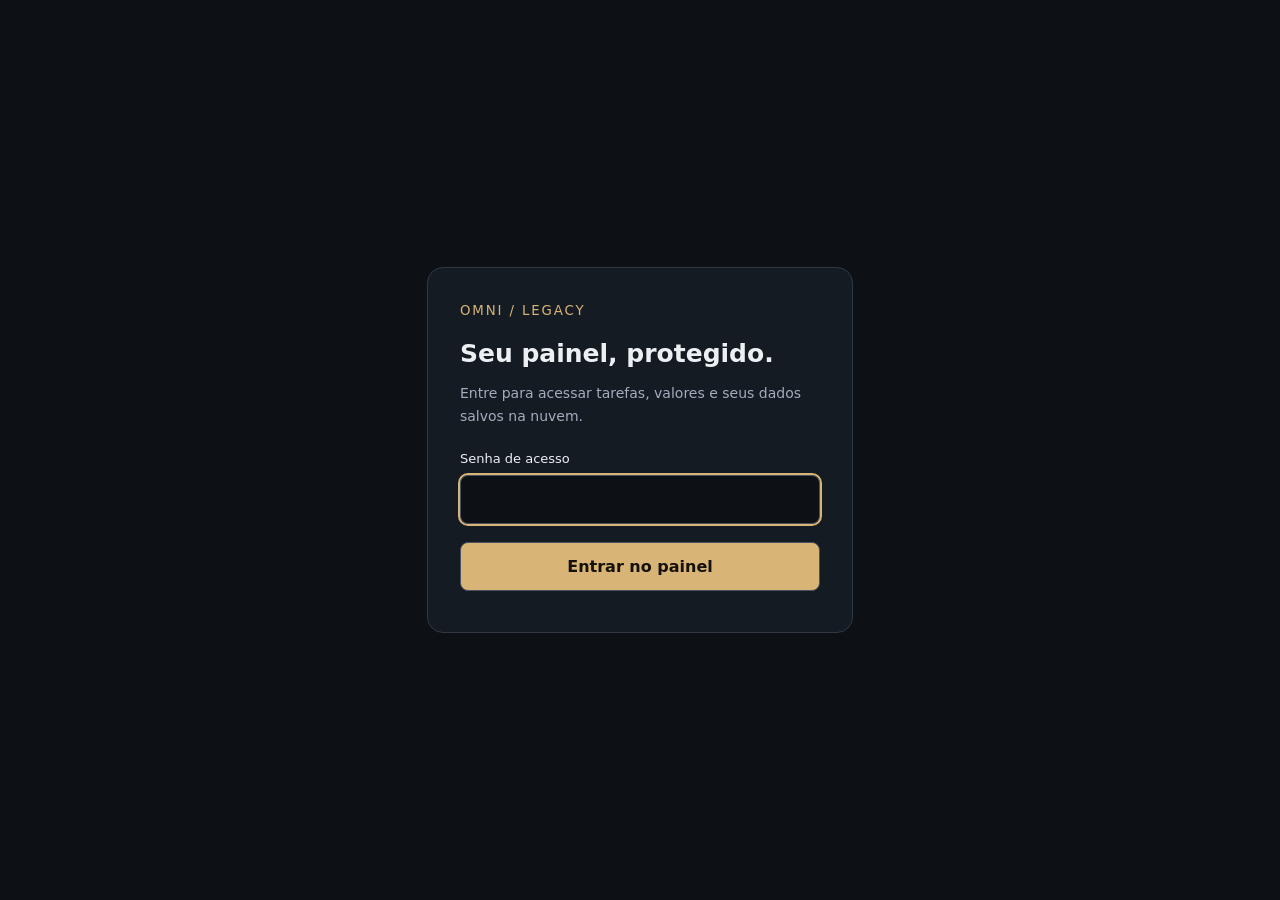
==== commit dc3e0089: "Remove redirecionamento externo e atende login e painel no domínio próprio pela Netlify" ====
--- a/index.html
+++ b/index.html
@@ -1,2 +1 @@
-<!doctype html>
-<html lang="pt-BR"><head><meta charset="utf-8"><meta name="viewport" content="width=device-width,initial-scale=1"><meta http-equiv="refresh" content="0;url=https://painel-ferdynan-omni-231026.goldenwhale131.chatgpt.site/"><title>Painel Ferdynan · Acesso seguro</title></head><body style="font:18px system-ui;background:#0d1015;color:#edf0f3;padding:40px"><h1>Painel Ferdynan</h1><p>O painel agora possui senha e banco de dados central.</p><a style="color:#d8b477" href="https://painel-ferdynan-omni-231026.goldenwhale131.chatgpt.site/">Entrar no painel seguro</a><p>Use o endereço acima em todos os dispositivos. GitHub Pages não executa o banco de dados.</p></body></html>
+<!doctype html><html lang="pt-BR"><meta charset="utf-8"><meta name="viewport" content="width=device-width,initial-scale=1"><title>Entrar · Painel Ferdynan</title><style>body{margin:0;min-height:100dvh;display:grid;place-items:center;background:#0d1015;color:#edf0f3;font:16px system-ui}main{width:min(360px,calc(100% - 64px));padding:32px;background:#151b23;border:1px solid #303844;border-radius:16px}small{color:#d8b477;letter-spacing:.14em}h1{font-size:25px;margin:20px 0 8px}p{color:#a2adbd;font-size:14px;line-height:1.6}label{display:block;margin-top:24px;font-size:13px}input,button{box-sizing:border-box;width:100%;padding:14px;margin:9px 0;border:1px solid #485260;border-radius:8px;font:inherit}input{background:#0d1015;color:white}button{background:#d8b477;color:#15110b;font-weight:650;cursor:pointer}.error{color:#ffb9b9}input:focus{outline:2px solid #d8b477}</style><main><small>OMNI / LEGACY</small><h1>Seu painel, protegido.</h1><p>Entre para acessar tarefas, valores e seus dados salvos na nuvem.</p><form action="/api/login" method="post"><label for="password">Senha de acesso</label><input type="password" inputmode="numeric" id="password" name="password" autocomplete="current-password" required autofocus maxlength="128"><button type="submit">Entrar no painel</button></form></main></html>
